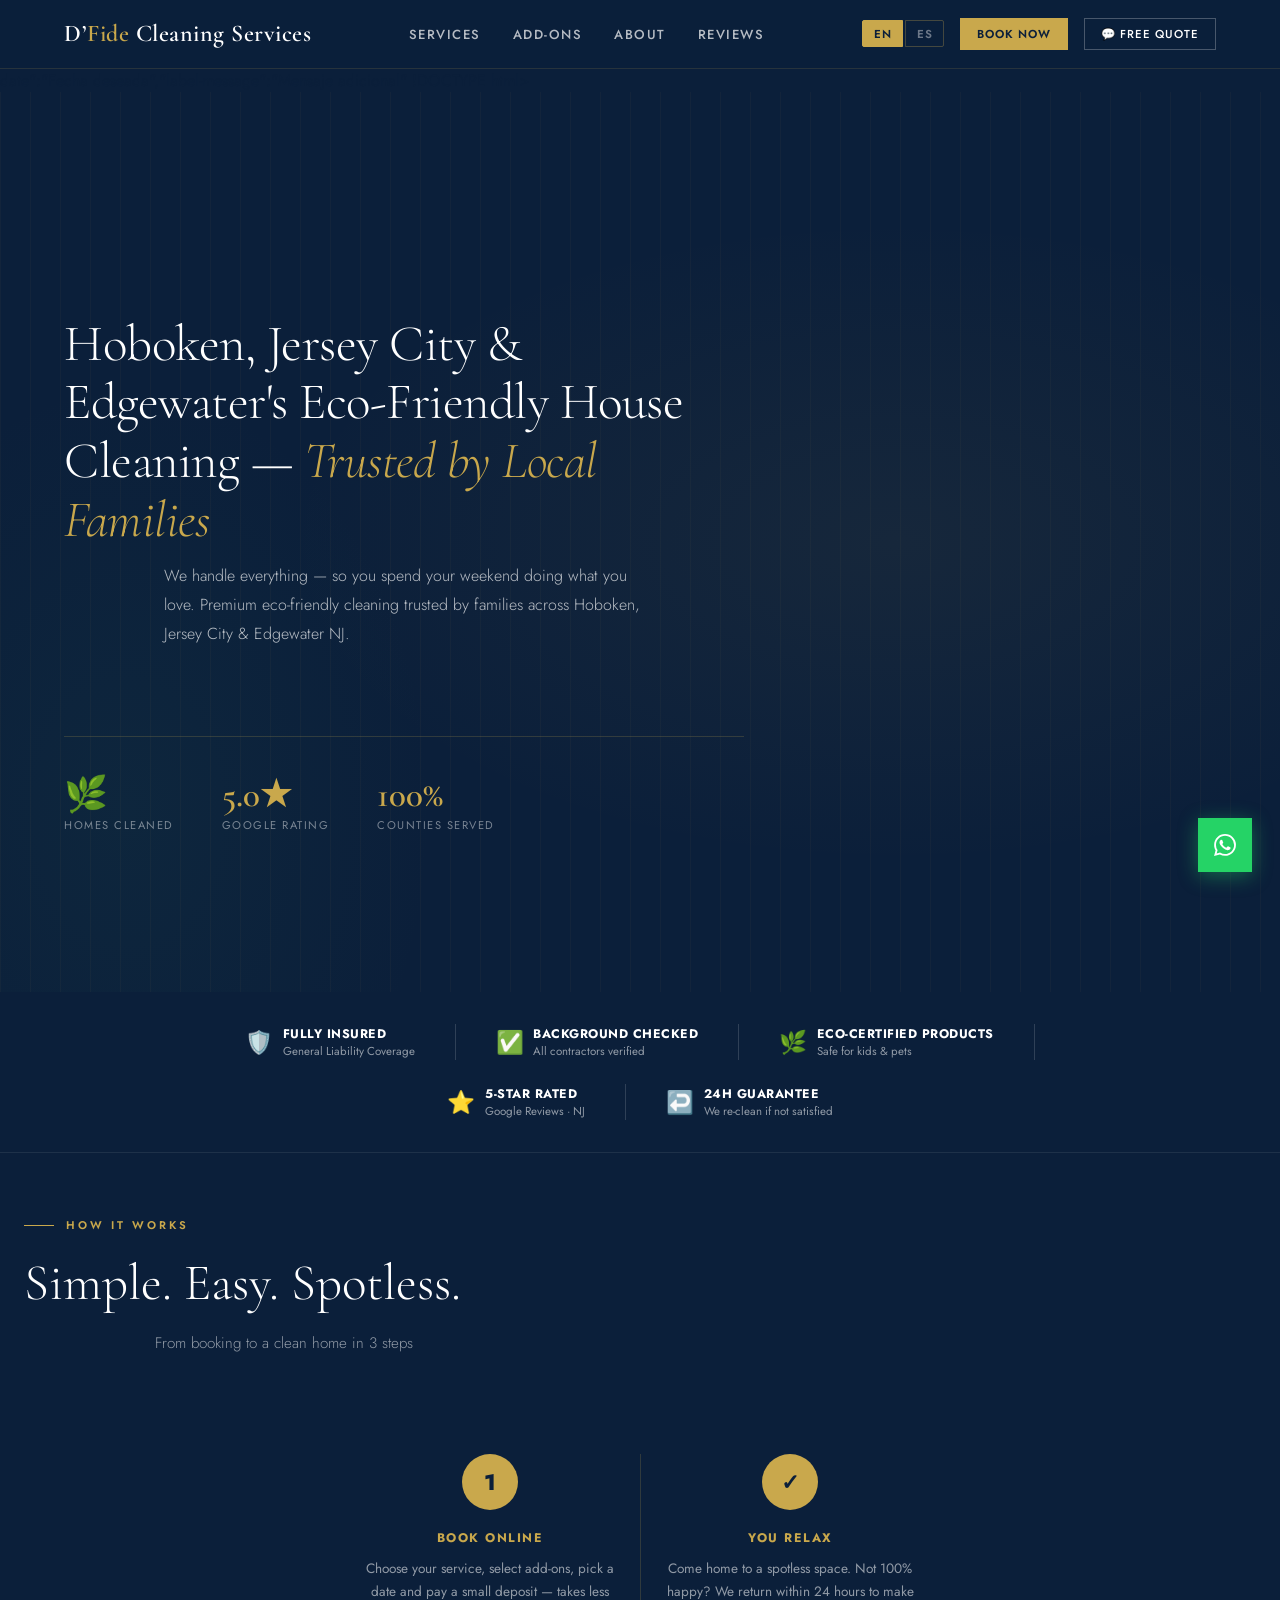
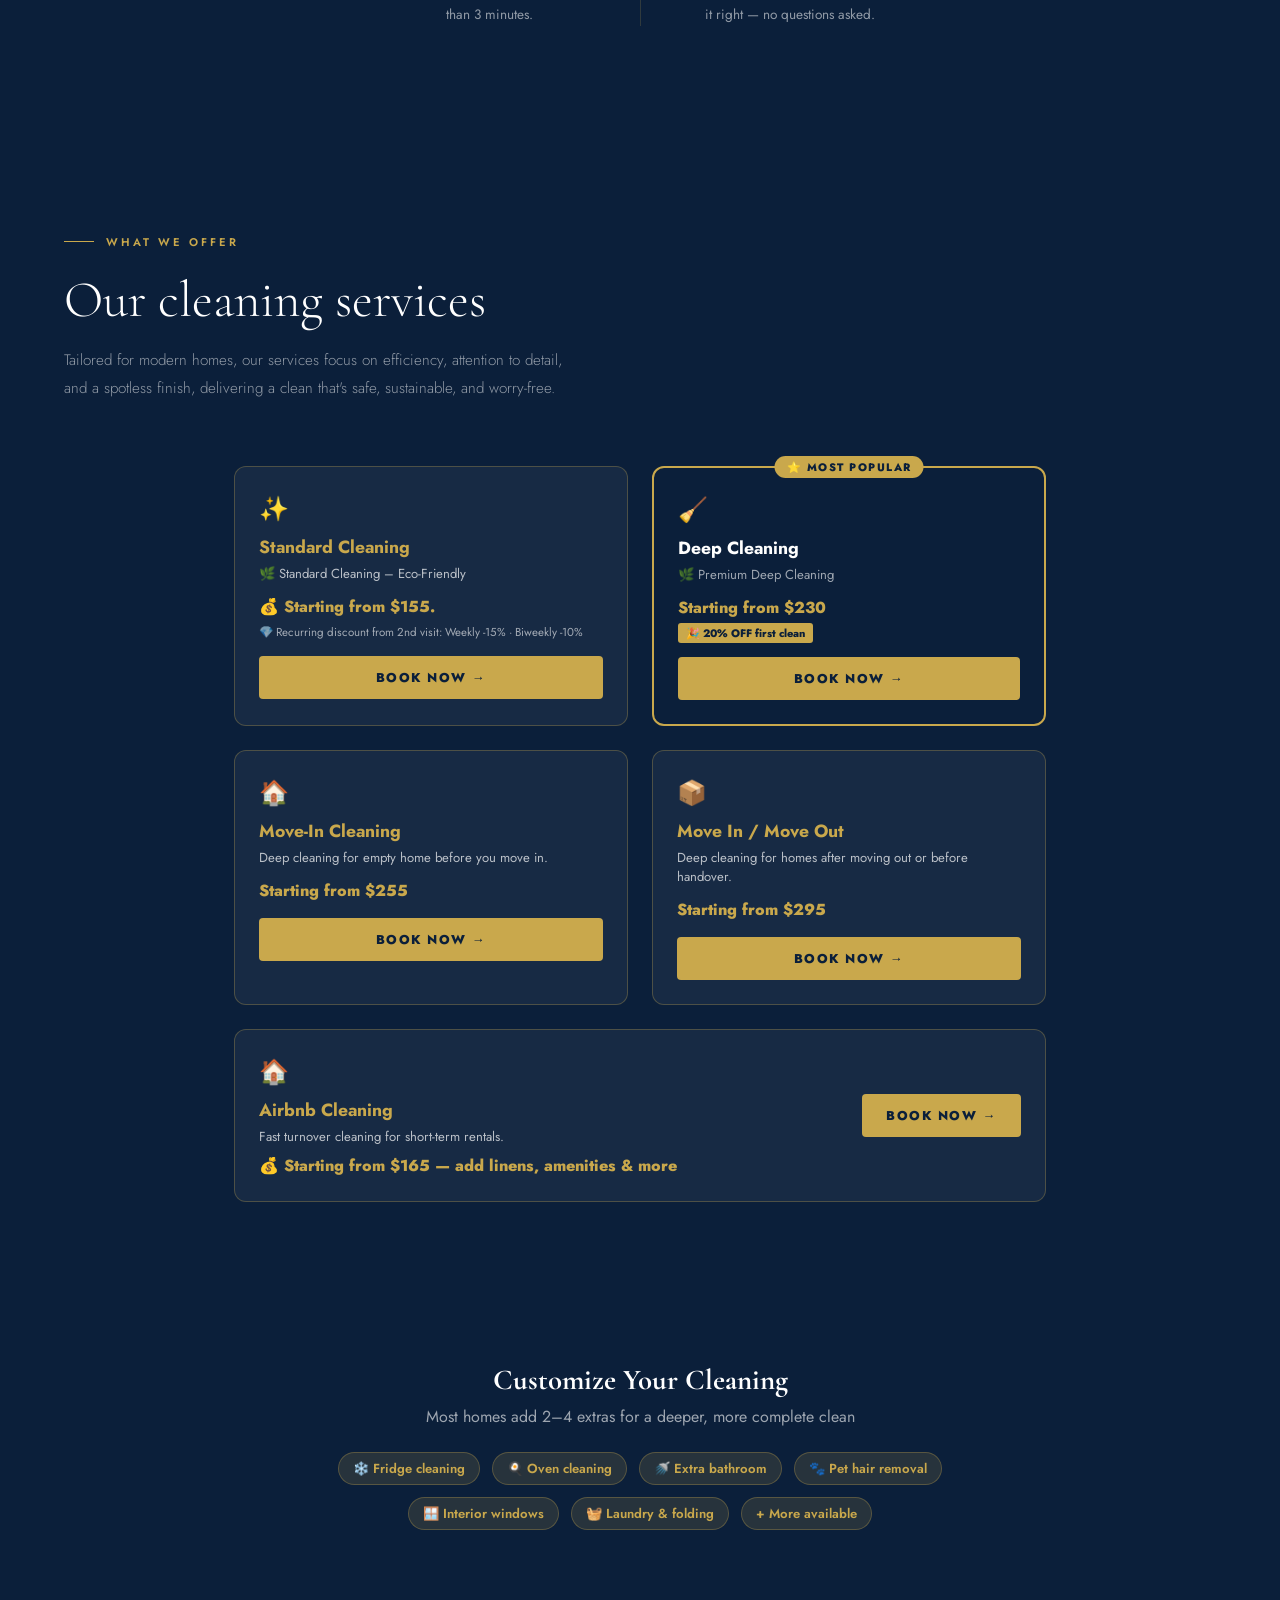
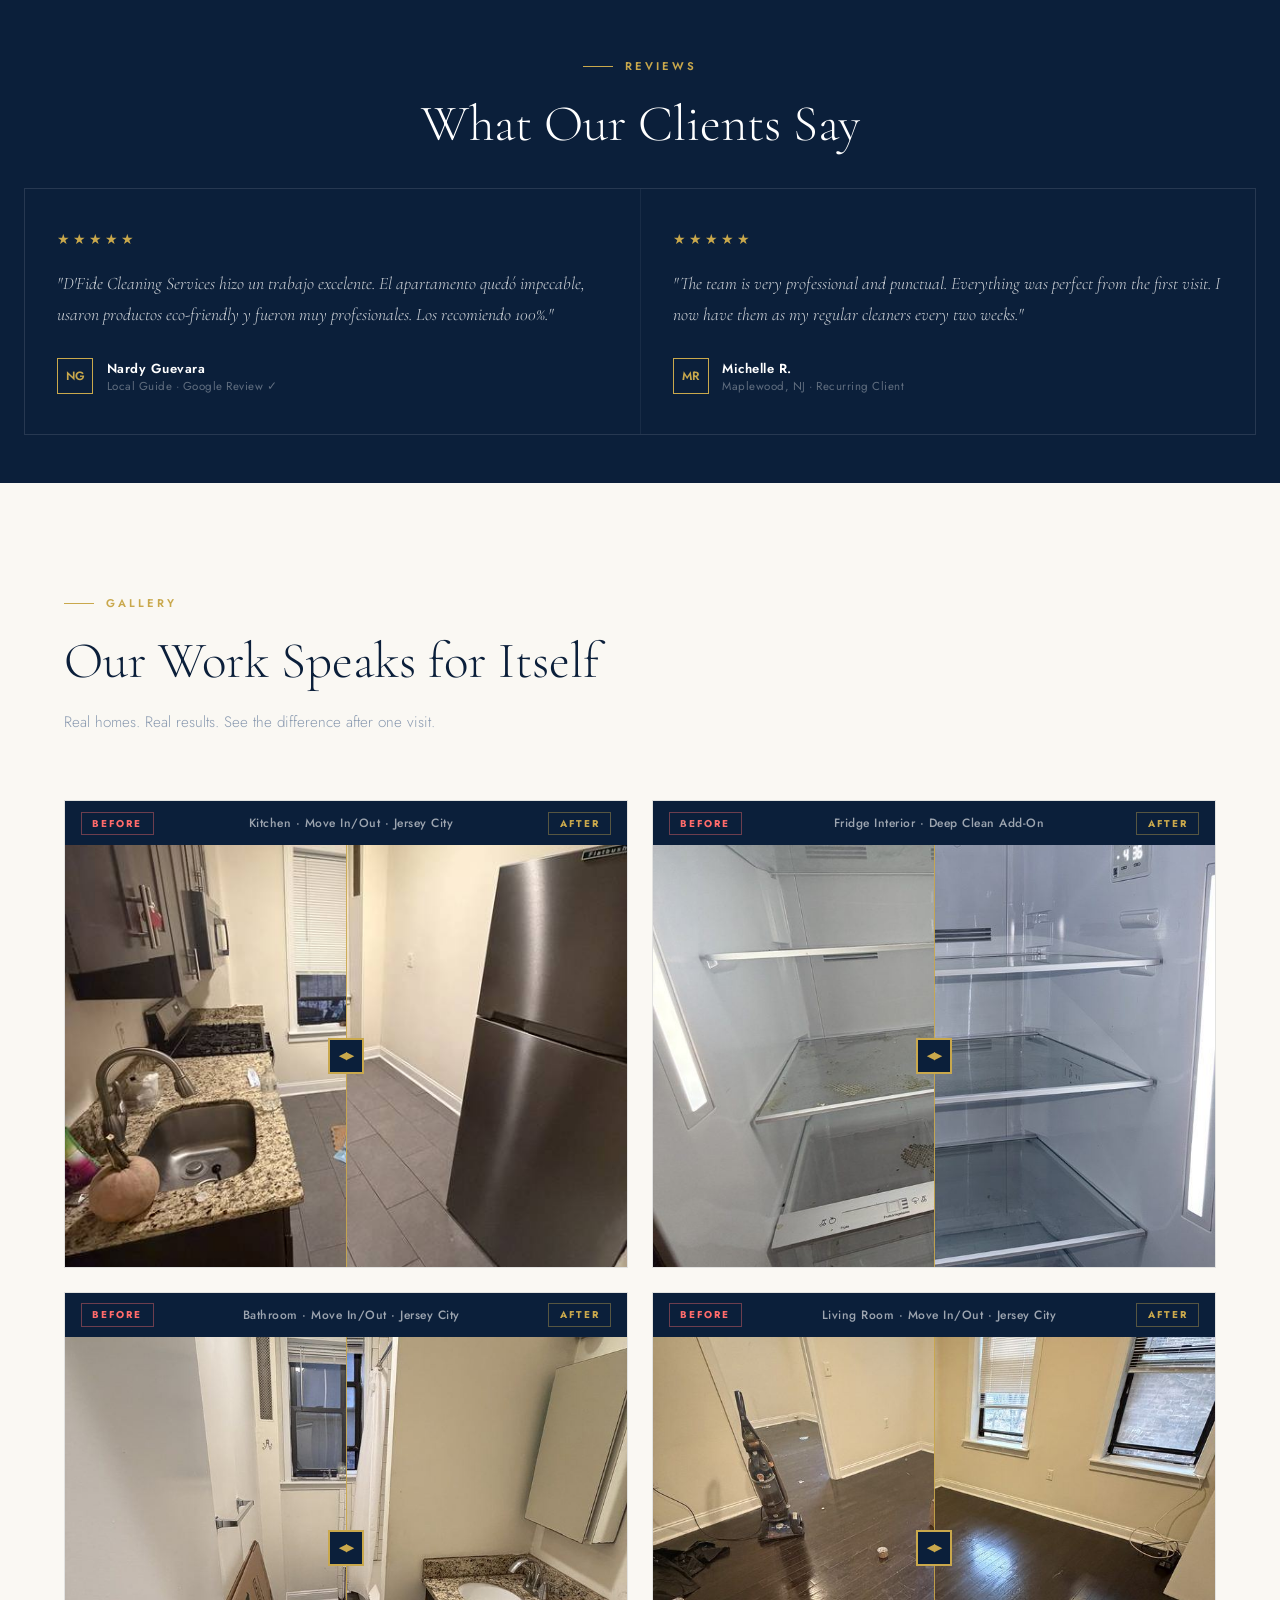
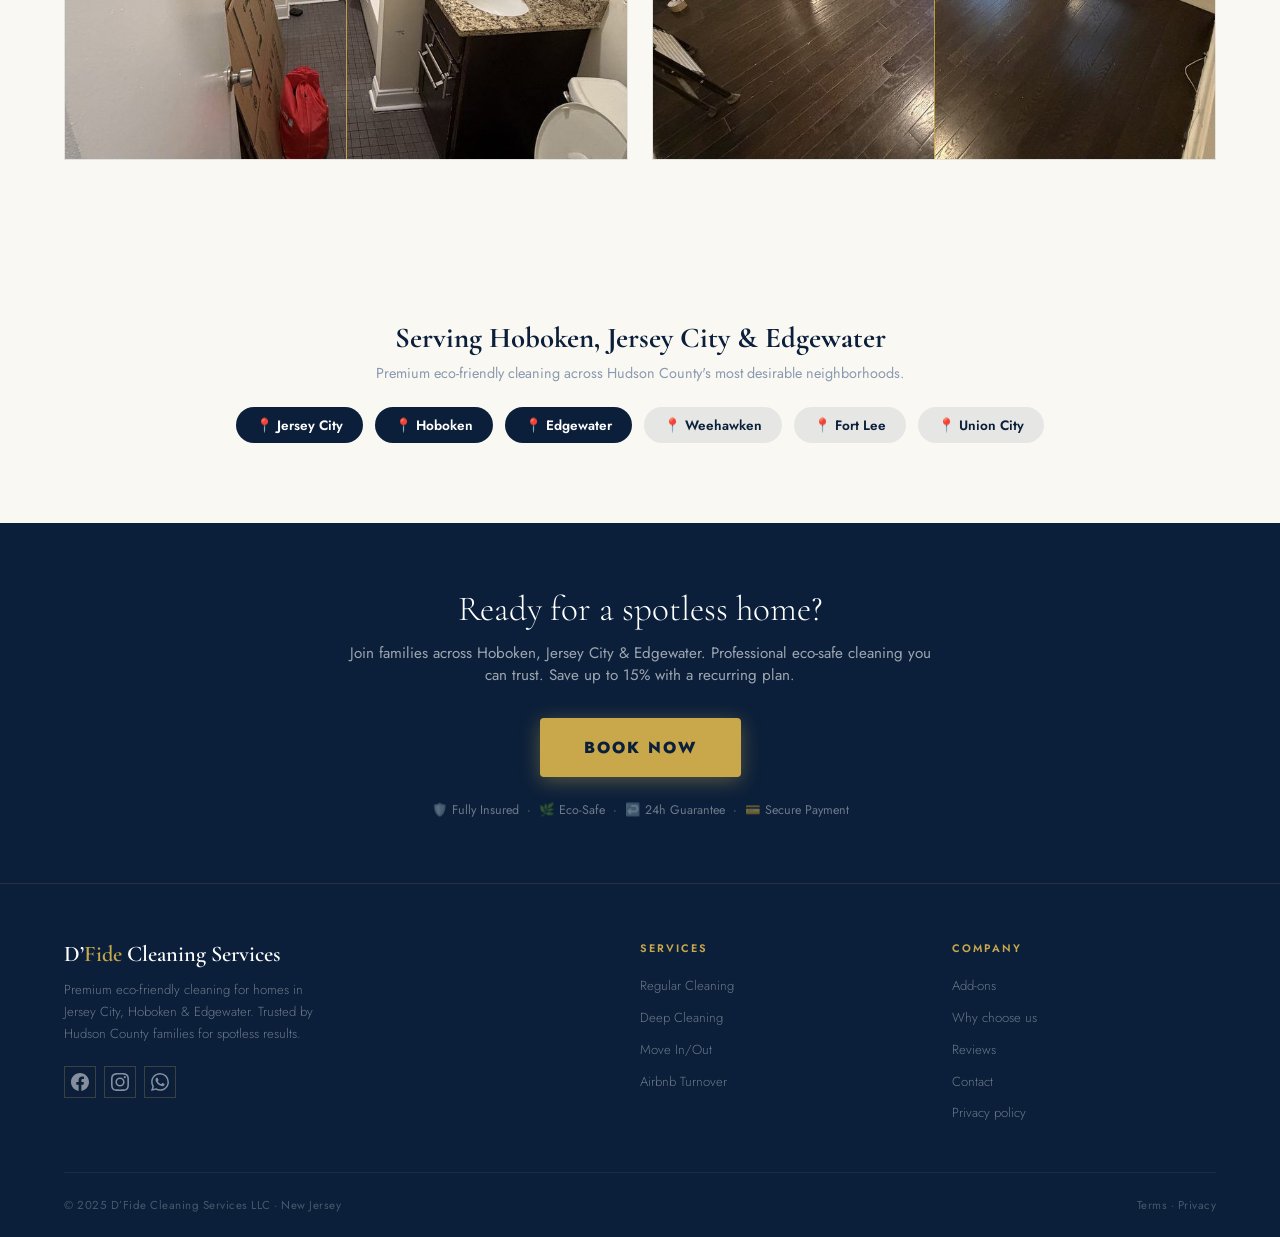
==== index.html @ 1864adc3 "fix: updDots error, payment intent fix" ====
<,
    "contact-h3":"Hablemos sobre tu hogar",
    "contact-p":"Cuéntanos qué necesitas y diseñamos el servicio ideal. Respondemos en menos de una hora.",
    "label-hours":"Horario","contact-hours":"Lunes a Sábado, 8:00 am – 6:00 pm",
    "label-coverage":"Cobertura","contact-coverage":"Hoboken · Jersey City · Edgewater · Hudson County, NJ",
    "btn-wa":"Escríbenos por WhatsApp",
    "label-name":"Nombre completo","label-email":"Correo electrónico","label-phone":"Teléfono",
    "label-address":"Dirección","label-service":"Tipo de limpieza",
    "label-date":"Fecha deseada","label-message":"Mensaje adicional" !DOCTYPE html>
<html lang="en">
<head>
<meta charset="UTF-8">
  <link rel="manifest" href="/manifest.json">
  <meta name="theme-color" content="#0B1F3A">
  <meta name="apple-mobile-web-app-capable" content="yes">
  <meta name="apple-mobile-web-app-status-bar-style" content="black-translucent">
  <meta name="apple-mobile-web-app-title" content="D'Fide">
  <link rel="apple-touch-icon" href="/icons/icon-192x192.png">
  <link rel="icon" type="image/png" sizes="32x32" href="/favicon.ico">
<link rel="icon" href="data:image/svg+xml,<svg xmlns='http://www.w3.org/2000/svg' viewBox='0 0 100 100'><text y='.9em' font-size='90'>🏠</text></svg>">
<script src="https://js.stripe.com/v3/" async></script>
<meta name="viewport" content="width=device-width, initial-scale=1.0">

<!-- PRIMARY SEO -->
<title>D'Fide Cleaning Services | Eco-Friendly House Cleaning in Hoboken, Jersey City & Edgewater NJ</title>
<meta name="description" content="Professional eco-friendly home cleaning in Hoboken, Jersey City, Edgewater, and Hudson County NJ. Plant-based, non-toxic products. Safe for kids & pets. Book online today.">
<meta name="keywords" content="house cleaning Hoboken NJ, home cleaning Jersey City NJ, eco-friendly cleaning Edgewater NJ, maid service Hudson County NJ, cleaning service Hoboken NJ, house cleaning Jersey City Heights, residential cleaning Hudson County, cleaning service downtown Jersey City, deep cleaning Hoboken NJ, move out cleaning Jersey City NJ, Airbnb cleaning Hoboken, eco cleaning Edgewater NJ">
<meta name="robots" content="index, follow">
<link rel="canonical" href="https://www.dfidecleaning.com/">
<meta name="geo.region" content="US-NJ">
<meta property="og:type" content="business.business">
<meta property="og:image" content="https://dfidecleaning.com/og-image.jpg">
  <meta property="og:image:width" content="1200">
  <meta property="og:image:height" content="630">
  <meta property="og:image:alt" content="D'Fide Cleaning Services — Professional Eco-Friendly House Cleaning in Hoboken, Jersey City & Edgewater NJ">
  <meta property="og:title" content="D'Fide Cleaning Services | Eco-Friendly House Cleaning Hoboken, JC & Edgewater NJ">
<meta property="og:description" content="Professional eco-friendly residential cleaning in Hoboken, Jersey City & Edgewater, NJ. Kid & pet safe. Book online today.">
<meta property="og:url" content="https://www.dfidecleaning.com/">
<script type="application/ld+json">
{"@context":"https://schema.org","@type":"LocalBusiness","name":"D'Fide Cleaning Services","url":"https://www.dfidecleaning.com/","telephone":"+15514038397","email":"info@dfidecleaning.com","priceRange":"$$","areaServed":[{"@type":"City","name":"Hoboken, New Jersey"},{"@type":"City","name":"Jersey City, New Jersey"},{"@type":"City","name":"Edgewater, New Jersey"},{"@type":"AdministrativeArea","name":"Hudson County, New Jersey"}],"openingHoursSpecification":[{"@type":"OpeningHoursSpecification","dayOfWeek":["Monday","Tuesday","Wednesday","Thursday","Friday","Saturday"],"opens":"08:00","closes":"18:00"}],"sameAs":["https://www.facebook.com/DfideCleaning","https://www.instagram.com/dfidecleaning"]}
</script>

<link href="https://fonts.googleapis.com/css2?family=Cormorant+Garamond:ital,wght@0,300;0,400;0,600;0,700;1,300;1,400&family=Jost:wght@300;400;500;600&display=swap" rel="stylesheet">

<style>
:root {
  --navy:      #0B1F3A;
  --navy-mid:  #112847;
  --navy-light:#1a3a5c;
  --gold:      #C9A84C;
  --gold-light:#E2C47A;
  --gold-pale: #F9F3E3;
  --cream:     #FAF8F3;
  --white:     #FFFFFF;
  --gray:      #8A9AB0;
  --gray-light:#F0F2F5;
  --text:      #0B1F3A;
  --green:     #2D7A5F;
  --green-light:#3AA87F;
}

* { margin:0; padding:0; box-sizing:border-box; }
html { scroll-behavior:smooth; overscroll-behavior:none; background:var(--navy); }
body { font-family:'Jost',sans-serif; color:var(--text); background:var(--navy); overflow-x:hidden; scroll-padding-top:80px; }

/* ── SCROLLBAR ── */
::-webkit-scrollbar { width:6px; }
::-webkit-scrollbar-track { background:var(--navy); }
::-webkit-scrollbar-thumb { background:var(--gold); border-radius:3px; }

/* ── NAV ── */
nav {
  position:fixed; top:0; left:0; right:0; z-index:1000;
  display:flex; align-items:center; justify-content:space-between;
  padding:1.1rem 5%;
  background:rgba(11,31,58,0.97);
  backdrop-filter:blur(12px);
  border-bottom:1px solid rgba(201,168,76,0.15);
}
.nav-logo {
  font-family:'Cormorant Garamond',serif;
  font-size:1.5rem; font-weight:600; color:var(--white);
  letter-spacing:0.5px;
}
.nav-logo span { color:var(--gold); }
.nav-links { display:flex; gap:2rem; list-style:none; }
.nav-links a {
  color:rgba(255,255,255,0.7); text-decoration:none;
  font-size:0.82rem; font-weight:500; letter-spacing:1.5px;
  text-transform:uppercase; transition:color 0.2s;
}
.nav-links a:hover { color:var(--gold); }
.nav-right { display:flex; align-items:center; gap:1rem; }
.nav-cta {
  background:var(--gold); color:var(--navy) !important;
  border:1px solid var(--gold); padding:0.45rem 1.3rem;
  border-radius:2px; font-size:0.78rem; font-weight:700 !important;
  letter-spacing:1.5px; text-transform:uppercase; text-decoration:none;
  transition:all 0.3s;
}
.nav-cta:hover { background:var(--gold-light); color:var(--navy) !important; }

/* LANG TOGGLE */
.lang-toggle { display:flex; gap:2px; }
.lang-btn {
  padding:0.28rem 0.65rem; border:1px solid rgba(201,168,76,0.3);
  font-size:0.72rem; font-weight:600; cursor:pointer;
  background:transparent; color:rgba(255,255,255,0.4);
  font-family:'Jost',sans-serif; letter-spacing:1px;
  transition:all 0.2s;
}
.lang-btn:first-child { border-radius:2px 0 0 2px; }
.lang-btn:last-child { border-radius:0 2px 2px 0; }
.lang-btn.active { background:var(--gold); color:var(--navy); border-color:var(--gold); }
.lang-btn:hover:not(.active) { color:var(--gold); border-color:var(--gold); }

/* ── PROMO ── */

.promo-banner a { color:var(--navy); font-weight:800; margin-left:0.5rem; }

/* ── HERO ── */
#hero {
  min-height:100vh;
  background:var(--navy);
  display:flex; align-items:center;
  padding:9rem 5% 5rem;
  position:relative; overflow:hidden;
}
.hero-bg-pattern {
  position:absolute; inset:0;
  background-image:
    radial-gradient(ellipse 80% 60% at 70% 50%, rgba(201,168,76,0.06) 0%, transparent 60%),
    radial-gradient(ellipse 40% 80% at 10% 80%, rgba(45,122,95,0.08) 0%, transparent 60%);
}
.hero-lines {
  position:absolute; inset:0; overflow:hidden; opacity:0.04;
  background-image: repeating-linear-gradient(90deg, var(--gold) 0, var(--gold) 1px, transparent 0, transparent 50%);
  background-size:60px 60px;
}
.hero-content {
  max-width:680px; position:relative; z-index:2;
  animation:fadeUp 1s ease forwards;
}
@keyframes fadeUp { from{opacity:0;transform:translateY(40px)} to{opacity:1;transform:translateY(0)} }

.hero-eyebrow {
  display:inline-flex; align-items:center; gap:0.75rem;
  margin-bottom:2rem;
}
.hero-eyebrow-line {
  width:40px; height:1px; background:var(--gold);
}
.hero-eyebrow span {
  font-size:0.72rem; font-weight:500; letter-spacing:3px;
  text-transform:uppercase; color:var(--gold);
}
#hero h1 {
  font-family:'Cormorant Garamond',serif;
  font-size:clamp(3rem,6vw,5.5rem);
  font-weight:300; color:var(--white);
  line-height:1.1; margin-bottom:1.75rem;
  letter-spacing:-0.5px;
}
#hero h1 em {
  font-style:italic; color:var(--gold);
}
#hero > div > p {
  font-size:1rem; color:rgba(255,255,255,0.6);
  line-height:1.8; margin-bottom:3rem;
  max-width:500px; font-weight:300;
}
.hero-btns { display:flex; gap:1rem; flex-wrap:wrap; }
.btn-gold {
  background:var(--gold); color:var(--navy);
  padding:1rem 2.5rem; font-weight:600;
  font-size:0.8rem; letter-spacing:2px; text-transform:uppercase;
  text-decoration:none; transition:all 0.3s;
  border:1px solid var(--gold); display:inline-block;
}
.btn-gold:hover {
  background:var(--gold-light);
  transform:translateY(-2px);
  box-shadow:0 8px 30px rgba(201,168,76,0.35);
}
.btn-ghost {
  background:transparent; color:var(--white);
  padding:1rem 2.5rem; font-weight:500;
  font-size:0.8rem; letter-spacing:2px; text-transform:uppercase;
  text-decoration:none; transition:all 0.3s;
  border:1px solid rgba(255,255,255,0.25); display:inline-block;
}
.btn-ghost:hover { border-color:var(--gold); color:var(--gold); }

.hero-stats {
  display:flex; gap:3rem; margin-top:4rem;
  padding-top:2.5rem;
  border-top:1px solid rgba(201,168,76,0.2);
  flex-wrap:wrap;
}
.stat-num {
  font-family:'Cormorant Garamond',serif;
  font-size:2.2rem; font-weight:600; color:var(--gold); line-height:1;
}
.stat-label {
  font-size:0.7rem; color:rgba(255,255,255,0.45);
  margin-top:0.3rem; letter-spacing:1.5px; text-transform:uppercase;
}

/* ── SECTION COMMON ── */
section { padding:7rem 5%; }
.section-eyebrow {
  display:flex; align-items:center; gap:0.75rem; margin-bottom:1.25rem;
}
.section-eyebrow-line { width:30px; height:1px; background:var(--gold); }
.section-label {
  font-size:0.7rem; font-weight:600; letter-spacing:3px;
  text-transform:uppercase; color:var(--gold);
}
.section-title {
  font-family:'Cormorant Garamond',serif;
  font-size:clamp(2.2rem,4vw,3.5rem); font-weight:300;
  color:var(--navy); line-height:1.2; margin-bottom:1rem;
}
.section-title-light { color:var(--white); }
.section-sub {
  font-size:0.95rem; color:var(--gray); line-height:1.8;
  max-width:520px; font-weight:300;
}
.section-sub-light { color:rgba(255,255,255,0.55); }
.section-header { margin-bottom:4rem; }

/* ── SERVICES ── */
#servicios { background:var(--cream); }
.services-grid {
  display:grid; grid-template-columns:repeat(auto-fit,minmax(260px,1fr));
  gap:1px; background:rgba(11,31,58,0.1);
  border:1px solid rgba(11,31,58,0.1);
}
.service-card {
  background:var(--white); padding:2.5rem 2rem;
  transition:all 0.3s; position:relative; overflow:hidden;
}
.service-card::after {
  content:''; position:absolute; bottom:0; left:0; right:0;
  height:2px; background:var(--gold);
  transform:scaleX(0); transition:transform 0.4s; transform-origin:left;
}
.service-card:hover { background:var(--navy); }
.service-card:hover h3 { color:var(--gold); }
.service-card:hover p { color:rgba(255,255,255,0.6); }
.service-card:hover .service-list li { color:rgba(255,255,255,0.9); }
.service-card:hover .service-note { color:var(--gold); opacity:0.8; }
.service-card:hover::after { transform:scaleX(1); }
.service-card:hover .btn-outline-gold { border-color:var(--gold); color:var(--gold); }
.service-card:hover .service-icon-wrap { background:rgba(201,168,76,0.15); }

.service-card-featured { background:var(--navy); }
.service-card-featured h3 { color:var(--gold); }
.service-card-featured p { color:rgba(255,255,255,0.6); }
.service-card-featured .service-list li { color:rgba(255,255,255,0.92); font-weight:700; font-size:1rem; padding:0.55rem 0; border-bottom:1px solid rgba(255,255,255,0.15); }
.service-card-featured .service-note { color:var(--gold); opacity:0.8; }
.service-card-featured::after { transform:scaleX(1); }
.service-card-featured .btn-outline-gold { border-color:var(--gold); color:var(--gold); }
.service-card-featured .service-icon-wrap { background:rgba(201,168,76,0.15); }

.service-card-badge {
  display:inline-block; font-size:0.65rem; font-weight:600;
  letter-spacing:1.5px; text-transform:uppercase;
  color:var(--navy); background:var(--gold);
  padding:0.25rem 0.75rem; margin-bottom:1.25rem;
}
.service-icon-wrap {
  width:44px; height:44px; background:var(--gold-pale);
  display:flex; align-items:center; justify-content:center;
  font-size:1.3rem; margin-bottom:1.25rem;
  transition:background 0.3s;
}
.service-card h3 {
  font-family:'Cormorant Garamond',serif;
  font-size:1.4rem; font-weight:600; color:var(--navy);
  margin-bottom:0.6rem; transition:color 0.3s;
}
.service-card p {
  font-size:0.85rem; color:var(--gray); line-height:1.7;
  margin-bottom:0.75rem; font-weight:300; transition:color 0.3s;
}
.service-list { list-style:none; margin:0.75rem 0 1.25rem; }
.service-list li {
  font-size:1rem; color:#1a1a1a; padding:0.55rem 0;
  border-bottom:1px solid #e0e0e0;
  font-weight:700; transition:color 0.3s;
}
.service-list li:last-child { border:none; }
.service-note {
  font-size:0.72rem; color:var(--gold); font-weight:500;
  letter-spacing:0.5px; margin-bottom:1.25rem;
  opacity:0.9; transition:color 0.3s;
}
.btn-outline-gold {
  display:inline-block; padding:0.5rem 1.25rem;
  border:1px solid rgba(11,31,58,0.3); color:var(--navy);
  font-size:0.72rem; font-weight:600; letter-spacing:1.5px;
  text-transform:uppercase; text-decoration:none; transition:all 0.25s;
}
.btn-outline-gold:hover { border-color:var(--gold); color:var(--gold); }

/* ── ECO BAR ── */
.eco-bar {
  background:var(--green); padding:2rem 5%;
  display:flex; align-items:center; justify-content:center;
  gap:3rem; flex-wrap:wrap;
}
.eco-bar-item { display:flex; align-items:center; gap:0.85rem; }
.eco-bar-icon {
  width:42px; height:42px;
  background:rgba(255,255,255,0.12);
  display:flex; align-items:center; justify-content:center;
  font-size:1.2rem; flex-shrink:0;
}
.eco-bar-item strong {
  display:block; font-size:0.82rem; font-weight:600;
  color:var(--white); letter-spacing:0.5px;
}
.eco-bar-item span { font-size:0.72rem; color:rgba(255,255,255,0.6); }

/* ── EXTRAS ── */
#extras { background:var(--navy); }
.eco-safety-badge {
  display:inline-flex; align-items:center; gap:1rem;
  border:1px solid rgba(201,168,76,0.3);
  padding:0.9rem 1.5rem; margin-bottom:2.5rem;
}
.eco-s-icon { font-size:1.6rem; }
.eco-safety-badge strong { display:block; color:var(--gold); font-size:0.88rem; font-weight:600; letter-spacing:0.5px; }
.eco-safety-badge span { color:rgba(255,255,255,0.5); font-size:0.78rem; }

.extras-full-grid {
  display:grid; grid-template-columns:repeat(auto-fill,minmax(260px,1fr));
  gap:1px; background:rgba(255,255,255,0.06); margin-bottom:2.5rem;
  border:1px solid rgba(255,255,255,0.06);
}
.extra-card {
  display:flex; align-items:center; gap:1rem;
  padding:1rem 1.25rem;
  background:var(--navy); transition:all 0.25s;
}
.extra-card:hover { background:rgba(201,168,76,0.08); }
.extra-card-wide { grid-column:span 2; }
.extra-card-featured {
  background:rgba(201,168,76,0.06);
}
.extra-card-featured:hover { background:rgba(201,168,76,0.12); }
.extra-card-icon { font-size:1.2rem; flex-shrink:0; }
.extra-card-body { flex:1; }
.extra-card-name {
  display:block; color:rgba(255,255,255,0.85);
  font-size:0.85rem; font-weight:500;
}
.extra-card-sub {
  display:block; color:rgba(255,255,255,0.35);
  font-size:0.72rem; margin-top:0.1rem; letter-spacing:0.5px;
}
.extras-cta-bar {
  display:flex; align-items:center; justify-content:space-between;
  border:1px solid rgba(201,168,76,0.2);
  padding:1.5rem 2rem; flex-wrap:wrap; gap:1rem;
}
.extras-cta-note { color:rgba(255,255,255,0.4); font-size:0.82rem; letter-spacing:0.5px; }

/* ── WHY US ── */
#nosotros { background:var(--cream); }
.why-layout {
  display:grid; grid-template-columns:1fr 1fr;
  gap:5rem; align-items:center;
}
.why-visual {
  background:var(--navy);
  padding:3.5rem 3rem; position:relative; overflow:hidden;
}
.why-visual::before {
  content:''; position:absolute; top:0; left:0; right:0;
  height:2px; background:linear-gradient(90deg, var(--gold), transparent);
}
.why-visual-quote {
  font-family:'Cormorant Garamond',serif;
  font-size:1.6rem; font-weight:300; color:var(--white);
  line-height:1.6; font-style:italic; margin-bottom:2rem;
}
.why-visual-quote::before {
  content:'“'; font-size:4rem; color:var(--gold);
  line-height:0; vertical-align:-1.2rem; margin-right:0.2rem;
  font-style:normal;
}
.eco-badge-group { display:flex; gap:0.5rem; flex-wrap:wrap; }
.eco-badge {
  border:1px solid rgba(201,168,76,0.3);
  color:var(--gold); padding:0.25rem 0.75rem;
  font-size:0.7rem; font-weight:500; letter-spacing:1px; text-transform:uppercase;
}
.trust-list { display:flex; flex-direction:column; gap:0; }
.trust-item {
  display:flex; align-items:flex-start; gap:1.25rem;
  padding:1.25rem 0;
  border-bottom:1px solid rgba(11,31,58,0.08);
  transition:all 0.2s;
}
.trust-item:last-child { border:none; }
.trust-item:hover { padding-left:0.5rem; }
.trust-icon {
  width:40px; height:40px; background:var(--gold-pale);
  display:flex; align-items:center; justify-content:center;
  font-size:1.1rem; flex-shrink:0;
}
.trust-text strong {
  display:block; font-size:0.88rem; font-weight:600;
  color:var(--navy); margin-bottom:0.2rem; letter-spacing:0.3px;
}
.trust-text span { font-size:0.82rem; color:var(--gray); font-weight:300; }

/* ── TESTIMONIALS ── */
#testimonios { background:var(--navy); }
.testimonials-grid {
  display:grid; grid-template-columns:repeat(auto-fit,minmax(280px,1fr));
  gap:1px; background:rgba(255,255,255,0.06);
  border:1px solid rgba(255,255,255,0.06);
}
.testimonial-card {
  background:var(--navy); padding:2.5rem 2rem;
  transition:background 0.3s;
}
.testimonial-card:hover { background:rgba(201,168,76,0.05); }
.stars { color:var(--gold); font-size:0.85rem; letter-spacing:3px; margin-bottom:1.25rem; }
.testimonial-text {
  font-family:'Cormorant Garamond',serif;
  font-size:1.1rem; color:rgba(255,255,255,0.8);
  line-height:1.75; font-style:italic; font-weight:300;
  margin-bottom:1.75rem;
}
.testimonial-author { display:flex; align-items:center; gap:0.85rem; }
.author-avatar {
  width:36px; height:36px;
  border:1px solid var(--gold); color:var(--gold);
  display:flex; align-items:center; justify-content:center;
  font-weight:600; font-size:0.75rem; flex-shrink:0;
}
.author-info strong {
  display:block; font-size:0.82rem; font-weight:600;
  color:var(--white); letter-spacing:0.5px;
}
.author-info span { font-size:0.72rem; color:rgba(255,255,255,0.35); letter-spacing:0.5px; }

/* ── GALLERY ── */
#galeria { background:var(--cream); }
.ba-grid {
  display:grid; grid-template-columns:1fr 1fr; gap:1.5rem;
}
.ba-pair {
  overflow:hidden; border:1px solid rgba(11,31,58,0.1);
}
.ba-label-row {
  display:flex; align-items:center; justify-content:space-between;
  padding:0.65rem 1rem; background:var(--navy);
}
.ba-tag {
  font-size:0.62rem; font-weight:700; letter-spacing:2px;
  text-transform:uppercase; padding:0.2rem 0.65rem; border:1px solid;
}
.ba-tag-before { color:#ff6b6b; border-color:rgba(255,107,107,0.4); }
.ba-tag-after { color:var(--gold); border-color:rgba(201,168,76,0.4); }
.ba-area { color:rgba(255,255,255,0.6); font-size:0.75rem; font-weight:500; letter-spacing:0.5px; }
.ba-slider-wrap { line-height:0; }
.ba-slider {
  position:relative; width:100%; aspect-ratio:4/3;
  overflow:hidden; cursor:col-resize; user-select:none; display:block;
}
.ba-img { position:absolute; top:0; left:0; width:100%; height:100%; object-fit:cover; pointer-events:none; }
.ba-before-mask { position:absolute; top:0; left:0; height:100%; overflow:hidden; }
.ba-before-mask img { position:absolute; top:0; left:0; width:100vw; height:100%; object-fit:cover; max-width:none; }
.ba-img { position:absolute; top:0; left:0; width:100%; height:100%; object-fit:cover; }
.ba-handle {
  position:absolute; top:0; height:100%;
  display:flex; flex-direction:column; align-items:center;
  transform:translateX(-50%); z-index:10; pointer-events:none;
}
.ba-handle-line { flex:1; width:1px; background:var(--gold); opacity:0.9; }
.ba-handle-circle {
  width:36px; height:36px; border:2px solid var(--gold);
  background:var(--navy); color:var(--gold);
  display:flex; align-items:center; justify-content:center;
  font-size:0.6rem; font-weight:900; flex-shrink:0;
  letter-spacing:-1px;
}

/* ── CONTACT ── */
#contacto { background:var(--navy); }
.contact-layout { display:grid; grid-template-columns:1fr 1.2fr; gap:5rem; align-items:start; }
.contact-info h3 {
  font-family:'Cormorant Garamond',serif;
  font-size:2rem; font-weight:300; color:var(--white); margin-bottom:1rem;
}
.contact-info > p { color:rgba(255,255,255,0.5); line-height:1.8; margin-bottom:2.5rem; font-size:0.9rem; font-weight:300; }
.contact-items { display:flex; flex-direction:column; gap:0; }
.contact-item {
  display:flex; align-items:center; gap:1rem;
  padding:1rem 0; border-bottom:1px solid rgba(255,255,255,0.06);
}
.contact-item:last-child { border:none; }
.contact-item-icon {
  width:38px; height:38px; border:1px solid rgba(201,168,76,0.25);
  display:flex; align-items:center; justify-content:center;
  font-size:1rem; flex-shrink:0; color:var(--gold);
}
.contact-item-text strong {
  display:block; font-size:0.68rem; font-weight:600;
  color:var(--gold); letter-spacing:2px; text-transform:uppercase; margin-bottom:0.15rem;
}
.contact-item-text a, .contact-item-text span {
  font-size:0.88rem; color:rgba(255,255,255,0.6); text-decoration:none; font-weight:300;
}
.contact-item-text a:hover { color:var(--gold); }
.wa-btn {
  display:inline-flex; align-items:center; gap:0.6rem;
  background:#25D366; color:var(--white);
  padding:0.9rem 1.8rem; font-weight:600; font-size:0.8rem;
  letter-spacing:1.5px; text-transform:uppercase; text-decoration:none;
  margin-top:2rem; transition:all 0.3s;
}
.wa-btn:hover { background:#20ba5a; transform:translateY(-2px); }
.contact-form {
  background:rgba(255,255,255,0.03);
  border:1px solid rgba(201,168,76,0.15);
  padding:3rem;
}
.contact-form h3 {
  font-family:'Cormorant Garamond',serif;
  font-size:1.6rem; font-weight:300; color:var(--white); margin-bottom:0.3rem;
}
.contact-form > p { font-size:0.82rem; color:rgba(255,255,255,0.4); margin-bottom:2rem; font-weight:300; }
.form-group { margin-bottom:1.1rem; }
.form-group label {
  display:block; font-size:0.68rem; font-weight:600;
  color:var(--gold); margin-bottom:0.4rem; letter-spacing:1.5px; text-transform:uppercase;
}
.form-group input, .form-group select, .form-group textarea {
  width:100%; padding:0.75rem 1rem;
  background:rgba(255,255,255,0.04);
  border:1px solid rgba(255,255,255,0.1); border-bottom:1px solid rgba(201,168,76,0.3);
  font-size:0.88rem; font-family:'Jost',sans-serif;
  color:var(--white); outline:none; transition:border-color 0.2s;
}
.form-group input:focus, .form-group select:focus, .form-group textarea:focus {
  border-color:var(--gold);
}
.form-group select option { background:var(--navy); color:var(--white); }
.form-group textarea { resize:vertical; min-height:90px; }
.form-row { display:grid; grid-template-columns:1fr 1fr; gap:0.75rem; }

/* ── FOOTER ── */
footer { background:var(--navy); border-top:1px solid rgba(201,168,76,0.15); padding:3.5rem 5% 1.5rem; }
.footer-top { display:grid; grid-template-columns:2fr 1fr 1fr; gap:3rem; padding-bottom:2.5rem; border-bottom:1px solid rgba(255,255,255,0.06); margin-bottom:1.5rem; }
.footer-brand .logo {
  font-family:'Cormorant Garamond',serif;
  font-size:1.4rem; font-weight:600; color:var(--white); margin-bottom:0.75rem;
}
.footer-brand .logo span { color:var(--gold); }
.footer-brand p { font-size:0.82rem; color:rgba(255,255,255,0.4); line-height:1.7; max-width:270px; margin-bottom:1.25rem; font-weight:300; }
.social-links { display:flex; gap:0.5rem; }
.social-link {
  width:32px; height:32px; border:1px solid rgba(201,168,76,0.25);
  display:flex; align-items:center; justify-content:center;
  color:rgba(255,255,255,0.5); text-decoration:none; font-size:0.85rem; transition:all 0.2s;
}
.social-link:hover { border-color:var(--gold); color:var(--gold); }
.footer-col h4 {
  font-size:0.68rem; font-weight:600; color:var(--gold);
  letter-spacing:2px; text-transform:uppercase; margin-bottom:1.1rem;
}
.footer-col ul { list-style:none; }
.footer-col ul li { margin-bottom:0.55rem; }
.footer-col ul a { color:rgba(255,255,255,0.4); text-decoration:none; font-size:0.82rem; font-weight:300; transition:color 0.2s; }
.footer-col ul a:hover { color:var(--gold); }
.footer-bottom { display:flex; justify-content:space-between; align-items:center; font-size:0.72rem; color:rgba(255,255,255,0.25); letter-spacing:0.5px; }
.footer-bottom a { color:rgba(255,255,255,0.25); text-decoration:none; }
.footer-bottom a:hover { color:var(--gold); }

/* ── FLOAT WA ── */
.float-wa {
  position:fixed; bottom:1.75rem; right:1.75rem;
  width:54px; height:54px; background:#25D366;
  display:flex; align-items:center; justify-content:center;
  text-decoration:none;
  box-shadow:0 4px 20px rgba(37,211,102,0.4); z-index:999;
  transition:all 0.3s; animation:wa-pulse 3s ease-in-out infinite;
}
@keyframes wa-pulse { 0%,100%{box-shadow:0 4px 20px rgba(37,211,102,0.4)} 50%{box-shadow:0 4px 35px rgba(37,211,102,0.7)} }
.float-wa:hover { transform:scale(1.08); }

/* ── RESPONSIVE ── */
@media(max-width:900px) {
  .why-layout, .contact-layout, .footer-top { grid-template-columns:1fr; gap:2.5rem; }
  .ba-grid { grid-template-columns:1fr; }
  .nav-links { display:none; }
  .extra-card-wide { grid-column:span 1; }
}
@media(max-width:600px) {
  section { padding:5rem 4%; }
  .form-row { grid-template-columns:1fr; }
  .footer-top { grid-template-columns:1fr; }
  .footer-bottom { flex-direction:column; gap:0.5rem; text-align:center; }
  .hero-stats { gap:1.5rem; }
}




  /* ── ECO WHY BLOCK ── */
  .eco-why-block {
    margin-top: 4rem;
    padding-top: 3rem;
    border-top: 1px solid rgba(11,31,58,0.08);
  }
  .eco-why-intro {
    font-size: 0.92rem; color: var(--gold); line-height: 1.8;
    font-weight: 400; max-width: 650px; margin-bottom: 2.5rem;
  }
  .eco-why-grid {
    display: grid; grid-template-columns: repeat(auto-fit, minmax(280px,1fr));
    gap: 1.25rem;
  }
  .eco-why-item {
    display: flex; align-items: flex-start; gap: 1rem;
    padding: 1.25rem 1.5rem;
    background: var(--white);
    border: 1.5px solid var(--gray-mid);
    transition: all 0.3s;
  }
  .eco-why-item:hover {
    border-color: var(--green);
    transform: translateY(-2px);
    box-shadow: 0 4px 15px rgba(39,174,96,0.1);
  }
  .eco-why-icon { font-size: 1.4rem; flex-shrink: 0; margin-top: 0.1rem; }
  .eco-why-item strong {
    display: block; font-size: 0.85rem; font-weight: 700;
    color: var(--navy); margin-bottom: 0.25rem; letter-spacing: 0.3px;
  }
  .eco-why-item span { font-size: 0.8rem; color: var(--gold); line-height: 1.6; font-weight: 400; }


  .service-upsell {
    font-size: 0.78rem;
    color: var(--white);
    font-weight: 500;
    margin-bottom: 1rem;
    line-height: 1.5;
    padding: 0.6rem 0.75rem;
    background: rgba(255,255,255,0.08);
    border-left: 2px solid var(--gold);
  }

  /* ── EXTRAS CATEGORIES ── */
  .extras-category-header {
    margin-bottom: 1.25rem;
  }
  .extras-category-title {
    font-family: 'Cormorant Garamond', serif;
    font-size: 1.4rem;
    font-weight: 300;
    color: var(--gold);
    letter-spacing: 2px;
    margin-bottom: 0.35rem;
  }
  .extras-category-sub {
    font-size: 0.78rem;
    color: rgba(255,255,255,0.4);
    font-weight: 300;
    letter-spacing: 0.5px;
  }

  /* ── GUARANTEE BAR ── */
  .guarantee-bar {
    font-size: 0.72rem;
    color: var(--gold);
    letter-spacing: 2px;
    text-transform: uppercase;
    margin-bottom: 1.5rem;
    font-weight: 500;
    opacity: 0.85;
  }

  /* ── AREAS ── */
  #areas { background: var(--cream); }
  .areas-grid {
    display: grid;
    grid-template-columns: 1fr 1fr;
    gap: 3rem;
    max-width: 700px;
    margin: 0 auto 2rem;
  }
  .area-group-title {
    font-size: 0.7rem;
    font-weight: 700;
    letter-spacing: 3px;
    text-transform: uppercase;
    color: var(--gold);
    margin-bottom: 1rem;
  }
  .area-list {
    list-style: none;
    display: flex;
    flex-direction: column;
    gap: 0.5rem;
  }
  .area-list li {
    font-size: 0.88rem;
    color: var(--navy);
    font-weight: 300;
    padding-bottom: 0.5rem;
    border-bottom: 1px solid rgba(11,31,58,0.08);
  }
  .area-list li:last-child { border: none; }
  .areas-note {
    font-size: 0.82rem;
    color: var(--gray);
    font-style: italic;
  }

  /* ── FAQ ── */
  #faq { background: var(--navy); }
  .faq-grid {
    display: grid;
    grid-template-columns: 1fr 1fr;
    gap: 2rem;
  }
  .faq-item {
    padding: 1.5rem;
    border: 1px solid rgba(201,168,76,0.12);
    transition: border-color 0.3s;
  }
  .faq-item:hover { border-color: rgba(201,168,76,0.35); }
  .faq-q {
    font-size: 0.88rem;
    font-weight: 600;
    color: var(--gold);
    margin-bottom: 0.75rem;
    line-height: 1.4;
  }
  .faq-a {
    font-size: 0.82rem;
    color: rgba(255,255,255,0.55);
    line-height: 1.7;
    font-weight: 300;
  }
  @media(max-width:700px) {
    .areas-grid { grid-template-columns: 1fr; gap: 2rem; }
    .faq-grid { grid-template-columns: 1fr; }
  }


  /* ── PRODUCTS ── */
  #productos { background: var(--navy); }
  .prod-badges {
    display: flex; flex-wrap: wrap; gap: 1rem;
    margin-bottom: 3rem; justify-content: center;
  }
  .prod-badge {
    font-size: 0.78rem; color: var(--gold);
    letter-spacing: 1px; font-weight: 500;
    padding: 0.4rem 1rem;
    border: 1px solid rgba(201,168,76,0.25);
  }
  .prod-grid {
    display: grid;
    grid-template-columns: repeat(3, 1fr);
    gap: 1px;
    background: rgba(201,168,76,0.1);
    border: 1px solid rgba(201,168,76,0.1);
    margin-bottom: 3rem;
  }
  .prod-card {
    background: var(--navy);
    padding: 2rem 1.75rem;
    display: flex;
    gap: 1.25rem;
    align-items: flex-start;
    transition: background 0.3s;
  }
  .prod-card:hover { background: rgba(201,168,76,0.05); }
  .prod-icon { font-size: 1.5rem; flex-shrink: 0; margin-top: 0.1rem; }
  .prod-name {
    font-size: 0.75rem; font-weight: 700;
    letter-spacing: 1.5px; text-transform: uppercase;
    color: var(--gold); margin-bottom: 0.3rem;
  }
  .prod-brand {
    font-size: 0.82rem; color: var(--white);
    font-weight: 500; margin-bottom: 0.6rem;
    font-style: italic;
  }
  .prod-desc {
    font-size: 0.78rem; color: rgba(255,255,255,0.45);
    line-height: 1.7; font-weight: 300;
  }
  .prod-footer {
    text-align: center;
    max-width: 700px;
    margin: 0 auto;
    padding-top: 1rem;
    border-top: 1px solid rgba(201,168,76,0.15);
  }
  .prod-quote {
    font-family: 'Cormorant Garamond', serif;
    font-size: 1.15rem; font-style: italic;
    color: var(--gold); line-height: 1.8;
    margin-bottom: 1rem; font-weight: 300;
  }
  .prod-note {
    font-size: 0.78rem; color: rgba(255,255,255,0.35);
    letter-spacing: 0.5px; font-weight: 300;
  }
  @media(max-width:700px) {
    .prod-grid { grid-template-columns: 1fr; }
    .prod-badges { flex-direction: column; align-items: center; }
  }


  /* ── SERVICE CARDS UPDATED ── */
  .service-eco-tag {
    font-size: 0.7rem; font-weight: 700; letter-spacing: 1.5px;
    color: var(--gold); margin-bottom: 0.75rem; text-transform: uppercase;
  }
  .service-badge { font-size: 1.2rem; margin-bottom: 0.5rem; }
  .service-tagline {
    font-size: 0.85rem; color: #444; line-height: 1.7;
    margin-bottom: 0.75rem; font-style: italic;
  }
  .service-price-note {
    font-size: 0.78rem; color: #777; line-height: 1.6;
    margin-bottom: 1rem; font-style: italic;
  }
  .service-addons {
    font-size: 0.78rem; color: #555; margin-top: 1rem;
    padding-top: 0.75rem; border-top: 1px solid #eee;
    line-height: 1.6;
  }
  .service-ideal {
    font-size: 0.8rem; color: var(--navy); font-weight: 600;
    margin-top: 0.5rem; margin-bottom: 1rem;
  }
  .btn-service {
    display: block; text-align: center;
    background: var(--navy); color: var(--gold);
    padding: 0.75rem 1rem; font-size: 0.72rem;
    font-weight: 700; letter-spacing: 1.5px;
    text-decoration: none; margin-top: 1rem;
    transition: background 0.3s;
  }
  .btn-service:hover { background: var(--gold); color: var(--navy); }


  .service-discount {
    font-size: 0.78rem; color: var(--gold);
    font-weight: 600; text-align: center;
    margin-top: 0.75rem; letter-spacing: 0.5px;
  }

  .service-coming-soon {
    position: relative;
    opacity: 0.7;
    pointer-events: none;
  }
  .coming-soon-overlay {
    text-align: center;
    padding: 2rem 1rem;
    pointer-events: none;
  }
  .coming-soon-text {
    font-size: 1.4rem; font-weight: 700;
    color: var(--gold); margin-bottom: 0.75rem;
    letter-spacing: 2px;
  }
  .coming-soon-sub {
    font-size: 0.8rem; color: #777;
    line-height: 1.6;
  }

  /* ── PACKAGES ── */
  #packages { padding: 5rem var(--side-pad); }
  .packages-grid {
    display: grid;
    grid-template-columns: repeat(3, 1fr);
    gap: 1.5rem;
    margin-bottom: 3rem;
  }
  .pkg-card {
    border-radius: 2px;
    padding: 2rem 1.75rem;
    display: flex;
    flex-direction: column;
    position: relative;
    box-shadow: 0 4px 20px rgba(0,0,0,0.08);
  }
  .pkg-green { background: #fff; border-top: 4px solid #2E7D32; }
  .pkg-blue { background: #fff; border-top: 4px solid #0B1F3A; }
  .pkg-dark { background: var(--navy); border-top: 4px solid var(--gold); }
  .pkg-popular { position: relative; transform: scale(1.03); z-index: 2; }
  .pkg-popular-badge {
    position: absolute; top: -14px; left: 50%; transform: translateX(-50%);
    background: var(--gold); color: var(--navy);
    font-size: 0.72rem; font-weight: 700; letter-spacing: 1px;
    padding: 0.3rem 1rem; white-space: nowrap;
  }
  .pkg-top { margin-bottom: 1rem; }
  .pkg-emoji { font-size: 1.2rem; }
  .pkg-name {
    font-size: 1.1rem; font-weight: 700;
    color: var(--navy); margin: 0.5rem 0 0.25rem;
  }
  .pkg-dark .pkg-name { color: var(--gold); }
  .pkg-price {
    font-size: 0.85rem; font-weight: 600;
    color: #555;
  }
  .pkg-dark .pkg-price { color: rgba(255,255,255,0.7); }
  .pkg-desc {
    font-size: 0.82rem; color: #555; line-height: 1.7;
    margin-bottom: 1rem;
  }
  .pkg-dark .pkg-desc { color: rgba(255,255,255,0.6); }
  .pkg-list {
    list-style: none; padding: 0; margin: 0 0 1rem;
    flex: 1;
  }
  .pkg-list li {
    font-size: 1rem; color: #1a1a1a; padding: 0.55rem 0;
    border-bottom: 1px solid #e0e0e0;
    font-weight: 700; line-height: 1.5;
  }
  .pkg-dark .pkg-list li { color: rgba(255,255,255,0.92); border-color: rgba(255,255,255,0.15); font-weight: 700; font-size: 1rem; }
  .pkg-addons {
    background: #f9f9f9; padding: 0.75rem; margin-bottom: 1rem;
    font-size: 0.75rem; color: #666; line-height: 1.8;
  }
  .pkg-dark .pkg-addons { background: rgba(255,255,255,0.05); color: rgba(255,255,255,0.5); }
  .pkg-addons-title { font-weight: 700; color: var(--navy); margin-bottom: 0.25rem; }
  .pkg-dark .pkg-addons-title { color: var(--gold); }
  .pkg-btn {
    display: block; text-align: center;
    background: var(--navy); color: var(--gold);
    padding: 0.75rem; font-size: 0.75rem;
    font-weight: 700; letter-spacing: 1px;
    text-decoration: none; margin-top: auto;
    transition: all 0.3s;
  }
  .pkg-btn:hover { background: var(--gold); color: var(--navy); }
  .pkg-btn-gold { background: var(--gold); color: var(--navy); }
  .pkg-btn-gold:hover { background: var(--navy); color: var(--gold); }
  .pkg-btn-white { background: var(--gold); color: var(--navy); }
  .pkg-btn-white:hover { background: white; color: var(--navy); }

  /* CUSTOMIZE */
  .customize-block {
    text-align: center;
    background: white;
    padding: 2.5rem;
    border: 1px solid rgba(201,168,76,0.2);
    max-width: 800px;
    margin: 0 auto;
  }
  .customize-title {
    font-size: 1.3rem; color: var(--navy);
    margin-bottom: 0.5rem; font-weight: 700;
  }
  .customize-sub {
    font-size: 0.85rem; color: #666;
    margin-bottom: 1.5rem; line-height: 1.6;
  }
  .customize-grid {
    display: flex; flex-wrap: wrap;
    gap: 0.5rem; justify-content: center;
    margin-bottom: 1.25rem;
  }
  .customize-grid span {
    background: #f5f5f5; padding: 0.4rem 0.85rem;
    font-size: 0.78rem; color: var(--navy);
    border: 1px solid #e0e0e0;
  }
  .customize-note {
    font-size: 0.8rem; color: #888;
    font-style: italic; margin-bottom: 1.5rem;
  }
  @media(max-width:768px) {
    .packages-grid { grid-template-columns: 1fr; }
    .pkg-popular { transform: scale(1); }
  }

  .customize-col-grid {
    display: grid;
    grid-template-columns: 1fr 1fr;
    gap: 2rem;
    margin-bottom: 2rem;
    text-align: left;
  }
  .customize-col-title {
    font-size: 0.85rem; font-weight: 700;
    color: var(--navy); margin-bottom: 0.75rem;
    letter-spacing: 1px; text-transform: uppercase;
  }
  .customize-list {
    list-style: none; padding: 0; margin: 0;
  }
  .customize-list li {
    font-size: 0.8rem; color: #444; line-height: 1.7;
    padding: 0.5rem 0;
    border-bottom: 1px solid #f0f0f0;
  }
  .customize-list li strong { color: var(--navy); }
  @media(max-width:600px) {
    .customize-col-grid { grid-template-columns: 1fr; }
  }

  .customize-extra-grid {
    display: grid;
    grid-template-columns: repeat(3, 1fr);
    gap: 0.75rem;
    margin-top: 0.5rem;
  }
  .customize-extra-item {
    font-size: 0.78rem; color: #444; line-height: 1.6;
    padding: 0.75rem;
    background: #f9f9f9;
    border: 1px solid #eee;
  }
  .customize-extra-item strong { color: var(--navy); display: block; margin-bottom: 0.25rem; }
  @media(max-width:600px) {
    .customize-extra-grid { grid-template-columns: 1fr; }
  }

  
  .service-tagline {
    font-size: 0.83rem;
    color: #555;
    line-height: 1.7;
    margin-bottom: 0.75rem;
    font-style: italic;
  }
  .service-card:hover .service-tagline { color: rgba(255,255,255,0.7); }
  .service-price-note {
    font-size: 0.78rem;
    color: #777;
    line-height: 1.6;
    margin-bottom: 1rem;
    font-style: italic;
  }
  .service-card:hover .service-price-note { color: rgba(255,255,255,0.5); }

  

  

  /* ── UNIFIED CHECKLIST STYLE ── */
  .service-list,
  .pkg-list {
    list-style: none;
    padding: 0;
    margin: 0 0 1rem;
  }
  .service-list li,
  .pkg-list li {
    font-size: 1rem;
    font-weight: 700;
    color: #1a1a1a;
    padding: 0.55rem 0;
    border-bottom: 1px solid #e0e0e0;
    line-height: 1.5;
  }
  .service-card:hover .service-list li {
    color: rgba(255,255,255,0.92);
    border-bottom-color: rgba(255,255,255,0.15);
  }
  .pkg-dark .pkg-list li {
    color: rgba(255,255,255,0.92);
    border-bottom-color: rgba(255,255,255,0.15);
  }

  .service-extras-note {
    background: #f9f9f9;
    padding: 0.75rem;
    margin-bottom: 1rem;
    font-size: 0.78rem;
    color: #555;
    line-height: 1.7;
    border-left: 3px solid var(--gold);
  }
  .service-card:hover .service-extras-note {
    background: rgba(255,255,255,0.08);
    color: rgba(255,255,255,0.6);
  }
  .service-note-green {
    font-size: 0.8rem;
    color: #2E7D32;
    font-weight: 600;
    margin-bottom: 0.5rem;
  }
  .service-card:hover .service-note-green { color: var(--gold); }

  .service-section-title {
    font-size: 0.75rem; font-weight: 700;
    letter-spacing: 1px; text-transform: uppercase;
    color: var(--navy); margin: 1rem 0 0.5rem;
  }
  .service-section-title.warning { color: #B45309; }
  .service-card:hover .service-section-title { color: var(--gold); }
  .service-card:hover .service-section-title.warning { color: #FCD34D; }
  .service-addons-list {
    font-size: 0.78rem; color: #666;
    line-height: 1.8; margin-bottom: 1rem;
    padding: 0.5rem 0.75rem;
    background: #f9f9f9;
    border-left: 2px solid #ddd;
  }
  .service-card:hover .service-addons-list {
    background: rgba(255,255,255,0.06);
    color: rgba(255,255,255,0.5);
    border-left-color: rgba(255,255,255,0.15);
  }
  .service-perfect-for {
    font-size: 0.8rem; color: #2E7D32;
    margin-bottom: 0.75rem; line-height: 1.6;
  }
  .service-card:hover .service-perfect-for { color: var(--gold); }

  .nav-book-btn {
    background: var(--gold);
    color: var(--navy) !important;
    padding: 0.5rem 1.25rem;
    font-size: 0.78rem;
    font-weight: 800;
    letter-spacing: 1.5px;
    text-decoration: none;
    transition: all 0.3s;
    margin-left: 1rem;
  }
  .nav-book-btn:hover {
    background: var(--navy);
    color: var(--gold) !important;
  }

/* ── HERO URGENCY ── */
.hero-urgency {
  font-size: 0.82rem;
  color: rgba(201,168,76,0.85);
  margin-top: 0.75rem;
  letter-spacing: 0.3px;
  animation: pulse-urgency 2s ease-in-out infinite;
}
@keyframes pulse-urgency {
  0%, 100% { opacity: 0.85; }
  50% { opacity: 1; }
}

/* ── BOTTOM CTA SECTION ── */
.bottom-cta {
  background: var(--gold);
  padding: 4rem 5%;
  text-align: center;
}
.bottom-cta h2 {
  font-family: 'Cormorant Garamond', serif;
  font-size: clamp(1.8rem, 4vw, 2.8rem);
  color: var(--navy);
  margin-bottom: 0.5rem;
}
.bottom-cta p {
  color: rgba(11,31,58,0.8);
  font-size: 1rem;
  margin-bottom: 1.8rem;
  max-width: 500px;
  margin-left: auto;
  margin-right: auto;
}
.bottom-cta .btn-navy {
  display: inline-block;
  background: var(--navy);
  color: var(--gold);
  padding: 1rem 2.5rem;
  font-size: 1rem;
  font-weight: 700;
  letter-spacing: 1px;
  text-transform: uppercase;
  text-decoration: none;
  border-radius: 2px;
  transition: transform 0.2s, box-shadow 0.2s;
  margin: 0.4rem;
}
.bottom-cta .btn-navy:hover {
  transform: translateY(-2px);
  box-shadow: 0 8px 24px rgba(11,31,58,0.3);
}
.bottom-cta .btn-outline-navy {
  display: inline-block;
  border: 2px solid var(--navy);
  color: var(--navy);
  padding: 0.9rem 2rem;
  font-size: 1rem;
  font-weight: 700;
  letter-spacing: 1px;
  text-transform: uppercase;
  text-decoration: none;
  border-radius: 2px;
  transition: all 0.2s;
  margin: 0.4rem;
}
.bottom-cta .btn-outline-navy:hover {
  background: var(--navy);
  color: var(--gold);
}

/* ── NAV + PROMO FIX ── */
body {
  padding-top: 0;
}

nav {
  top: 0 !important;
}
#hero {
  padding-top: 9rem;
}
</style>

<!-- ═══════════════════════════════════════════
     SPA LAYER — booking section + transitions
     ═══════════════════════════════════════════ -->
<style>
/* ── SPA CORE ── */
#app-landing { transition: opacity 0.3s ease, transform 0.3s ease; }
#app-booking {
  display: none;
  position: fixed;
  top: 0;
  left: 0;
  right: 0;
  bottom: 0;
  width: 100%;
  height: 100%;
  height: 100dvh;
  z-index: 9999;
  background: #0B1F3A;
  flex-direction: column;
  opacity: 0;
  transition: opacity 0.3s ease;
  overflow: hidden;
}
#app-booking.spa-visible {
  display: flex;
  opacity: 1;
}
#app-landing.spa-hidden {
  opacity: 0;
  pointer-events: none;
}

/* ── BOOKING TOPBAR ── */
.spa-topbar {
  display: flex;
  align-items: center;
  justify-content: space-between;
  padding: 0 5%;
  height: 56px;
  background: rgba(11,31,58,0.98);
  border-bottom: 1px solid rgba(201,168,76,0.2);
  flex-shrink: 0;
  z-index: 10;
}
.spa-logo {
  font-family: 'Cormorant Garamond', serif;
  font-size: 1.25rem;
  font-weight: 600;
  color: #fff;
}
.spa-logo span { color: #C9A84C; }
.spa-back {
  background: transparent;
  border: 1px solid rgba(201,168,76,0.4);
  color: rgba(255,255,255,0.7);
  padding: 7px 16px;
  border-radius: 4px;
  font-size: 0.75rem;
  font-family: 'Jost', sans-serif;
  letter-spacing: 1px;
  text-transform: uppercase;
  cursor: pointer;
  transition: all 0.2s;
}
.spa-back:hover {
  border-color: #C9A84C;
  color: #C9A84C;
}

/* ── PROGRESS BAR ── */
.spa-progress {
  background: rgba(255,255,255,0.06);
  padding: 10px 5%;
  display: flex;
  align-items: center;
  gap: 12px;
  flex-shrink: 0;
}
.spa-progress-label {
  font-family: 'Jost', sans-serif;
  font-size: 0.72rem;
  color: rgba(255,255,255,0.45);
  letter-spacing: 1px;
  text-transform: uppercase;
  white-space: nowrap;
}
.spa-progress-track {
  flex: 1;
  height: 3px;
  background: rgba(255,255,255,0.1);
  border-radius: 2px;
  overflow: hidden;
}
.spa-progress-fill {
  height: 100%;
  background: #C9A84C;
  border-radius: 2px;
  transition: width 0.4s ease;
  width: 20%;
}
.spa-step-dots {
  display: flex;
  gap: 6px;
}
.spa-dot {
  width: 7px;
  height: 7px;
  border-radius: 50%;
  background: rgba(255,255,255,0.15);
  transition: background 0.3s;
}
.spa-dot.active { background: #C9A84C; }
.spa-dot.done { background: rgba(201,168,76,0.45); }

/* ── IFRAME WRAPPER ── */
.spa-iframe-wrap {
  flex: 1;
  overflow: hidden;
  position: relative;
}
.spa-iframe-wrap iframe {
  width: 100%;
  height: 100%;
  border: none;
  display: block;
}

/* ── STICKY PRICE BAR (mobile) ── */
.spa-price-bar {
  display: none;
  align-items: center;
  justify-content: space-between;
  padding: 12px 5%;
  background: #112847;
  border-top: 1px solid rgba(201,168,76,0.2);
  flex-shrink: 0;
}
.spa-price-bar.visible { display: flex; }
.spa-price-label {
  font-family: 'Jost', sans-serif;
  font-size: 0.72rem;
  color: rgba(255,255,255,0.5);
  letter-spacing: 1px;
  text-transform: uppercase;
}
.spa-price-amount {
  font-family: 'Cormorant Garamond', serif;
  font-size: 1.5rem;
  font-weight: 700;
  color: #C9A84C;
}
.spa-price-note {
  font-size: 0.68rem;
  color: rgba(255,255,255,0.35);
  font-family: 'Jost', sans-serif;
}

/* ── MOBILE ── */
@media (max-width: 768px) {
  .spa-topbar { height: 50px; padding: 0 4%; }
  .spa-progress { padding: 8px 4%; }
  .spa-price-bar.visible { display: flex; }
}
</style>
<style id="portal-styles">
/* PORTAL CSS */

:root{
  --navy:#0B1F3A;--navy-l:#112847;
  --gold:#C9A84C;--gold-l:#E2C47A;
  --white:#fff;--off:#0B1F3A;
  --g100:#f3f2ef;--g200:#e8e6e1;--g400:#9a9590;--g600:#6b6560;
  --green:#2D7A5F;--green-l:#e8f5ee;
  --red:#c0392b;--red-l:#fdf0ef;
  --amber:#d97706;--amber-l:#fef3c7;
  --purple:#7c3aed;--purple-l:#ede9fe;
  --r:12px;--r-sm:8px;
  --sh-sm:0 1px 3px rgba(11,31,58,.08);
  --sh-md:0 4px 16px rgba(11,31,58,.12);
  --sh-lg:0 8px 32px rgba(11,31,58,.16)
}
#portal-content{font-family:'DM Sans',sans-serif;background:#0B1F3A;color:#ffffff;min-height:100vh}
.top-nav{display:none}
.nav-tabs{display:flex;gap:2px;overflow-x:auto;scrollbar-width:none}
.nav-tabs::-webkit-scrollbar{display:none}
.nav-tab{background:none;border:none;color:rgba(255,255,255,.6);font-family:'DM Sans',sans-serif;font-size:11px;font-weight:500;padding:6px 9px;border-radius:7px;cursor:pointer;white-space:nowrap;transition:all .2s}
.nav-tab.active{background:rgba(201,168,76,.2);color:var(--gold)}
.nav-tab:hover:not(.active){background:rgba(255,255,255,.08);color:#fff}
#portal-content .page{display:none}
#portal-content .page.active{display:flex;flex-direction:column;min-height:100%}
#portal-content #page-admin.active{display:block;min-height:100%}
#portal-content #page-admin .admin-lay{min-height:calc(100vh - 64px)}
#portal-content .hero{background:linear-gradient(135deg,var(--navy) 0%,var(--navy-l) 100%);padding:36px 16px 28px;text-align:center;width:100%;box-sizing:border-box}
.eco-badge{display:inline-flex;align-items:center;gap:6px;background:rgba(201,168,76,.2);border:1px solid rgba(201,168,76,.4);color:var(--gold-l);font-size:11px;font-weight:500;padding:4px 12px;border-radius:20px;margin-bottom:12px}
.hero h1{font-family:'Cormorant Garamond',serif;color:#fff;font-size:28px;font-weight:300;margin-bottom:6px;letter-spacing:-0.5px}
.hero p{color:rgba(255,255,255,.7);font-size:13px}
.bk-wrap{max-width:660px;margin:0 auto;padding:20px 14px 120px;width:100%;box-sizing:border-box}
.step-row{display:flex;align-items:center;justify-content:center;margin-bottom:22px}
.dot{width:28px;height:28px;border-radius:50%;background:rgba(255,255,255,.12);color:rgba(255,255,255,.45);font-size:12px;font-weight:600;display:flex;align-items:center;justify-content:center;transition:all .3s;flex-shrink:0}
.dot.active{background:var(--gold);color:var(--navy)}.dot.done{background:var(--gold);color:var(--navy)}
.line{flex:1;height:2px;background:rgba(255,255,255,.12);max-width:48px}.line.done{background:var(--gold)}
.bk-step{display:none}.bk-step.active{display:block}
#portal-content .card{background:var(--navy-mid);border:1px solid rgba(201,168,76,.2);border-radius:var(--r);padding:18px;margin-bottom:14px}
#portal-content .card h3{font-size:14px;font-weight:600;color:var(--gold);margin-bottom:14px;padding-bottom:8px;border-bottom:1px solid rgba(201,168,76,.25)}
.frow{display:grid;grid-template-columns:1fr 1fr;gap:10px}
.fg{margin-bottom:12px}.fg:last-child{margin-bottom:0}
#portal-content label{display:block;font-size:12px;font-weight:500;color:rgba(255,255,255,.7);margin-bottom:5px}
#portal-content input,#portal-content select,#portal-content textarea{width:100%;padding:9px 12px;border:1.5px solid rgba(255,255,255,.15);border-radius:var(--r-sm);font-family:'DM Sans',sans-serif;font-size:13px;color:var(--white);background:rgba(255,255,255,.07);outline:none;transition:border-color .2s}
#portal-content input:focus,#portal-content select:focus,#portal-content textarea:focus{border-color:var(--gold)}
.svc-grid{display:grid;grid-template-columns:1fr 1fr;gap:12px}
.svc-card{background:var(--navy-mid);border:2px solid rgba(201,168,76,.2);border-radius:var(--r);padding:16px;cursor:pointer;transition:all .2s;width:100%;box-sizing:border-box}
.svc-card:hover{border-color:var(--gold)}.svc-card.sel{border-color:var(--gold);background:rgba(201,168,76,.12)}
.svc-card .ic{font-size:24px;margin-bottom:8px}.svc-card h3{font-size:14px;font-weight:600;margin-bottom:6px;color:var(--gold)}
.svc-card ul{list-style:none;font-size:11px;color:rgba(255,255,255,.75);line-height:1.8}
.svc-card .pt{font-size:13px;font-weight:700;color:var(--gold);margin-top:8px}
.svc-card .bg{font-size:10px;font-weight:600;margin-top:3px}
.sz-row{display:grid;grid-template-columns:repeat(6,1fr);gap:5px;margin-bottom:14px}
.sz-btn{border:1.5px solid rgba(255,255,255,.18);background:rgba(255,255,255,.06);border-radius:var(--r-sm);padding:8px 4px;text-align:center;cursor:pointer;font-family:'DM Sans',sans-serif;transition:all .2s}
.sz-btn:hover{border-color:var(--gold)}.sz-btn.sel{border-color:var(--gold);background:rgba(201,168,76,.18)}
.sz-btn .n{font-size:15px;font-weight:700;color:var(--white);display:block}.sz-btn .l{font-size:10px;color:rgba(255,255,255,.5);display:block}
.sub-cards{display:grid;gap:8px}
.sub-card{background:var(--navy-mid);border:2px solid rgba(255,255,255,.12);border-radius:var(--r);padding:12px 14px;cursor:pointer;display:flex;align-items:center;gap:12px;transition:all .2s;position:relative}
.sub-card:hover{border-color:var(--gold)}.sub-card.sel{border-color:var(--gold);background:rgba(201,168,76,.12)}
.sub-card.pop{border-color:rgba(124,58,237,.4)}.sub-card.pop.sel{border-color:var(--purple);background:rgba(124,58,237,.15)}
.pop-badge{position:absolute;top:-10px;left:50%;transform:translateX(-50%);background:var(--purple);color:#fff;font-size:9px;font-weight:700;padding:2px 8px;border-radius:10px;white-space:nowrap}
.si{font-size:24px;flex-shrink:0}.sn{font-weight:600;font-size:13px;color:var(--white)}.sd{font-size:11px;color:rgba(255,255,255,.5);margin-top:1px}
.sp{font-size:18px;font-weight:700;color:var(--gold);font-family:'Playfair Display',serif;text-align:right}.sper{font-size:10px;color:rgba(255,255,255,.45)}.ssave{font-size:11px;color:var(--green);font-weight:600}
.ext-cat{margin-bottom:12px}
.ext-hdr{display:flex;align-items:center;justify-content:space-between;padding:11px 14px;background:var(--navy);border-radius:var(--r-sm);cursor:pointer}
.ext-hdr-l{display:flex;align-items:center;gap:10px}
.ext-icon{font-size:18px}.ext-name{font-weight:600;color:#fff;font-size:13px}.ext-desc{font-size:11px;color:rgba(255,255,255,.5)}
.ext-arrow{color:var(--gold);font-size:16px;transition:transform .2s}
.ext-body{border:1.5px solid var(--g200);border-top:none;border-radius:0 0 var(--r-sm) var(--r-sm);overflow:visible;display:none}
.ext-body.open{display:block;overflow:visible}
.ext-item{display:flex;align-items:center;padding:10px 12px;border-bottom:1px solid var(--g100);cursor:pointer;transition:background .15s}
.ext-item:last-child{border-bottom:none}.ext-item:hover{background:var(--g100)}.ext-item.sel{background:rgba(201,168,76,.06)}
.ext-cb{width:16px;height:16px;border-radius:4px;accent-color:var(--gold);flex-shrink:0;margin-right:10px}
.ext-n{font-size:13px;font-weight:500;color:var(--white)}.ext-d{font-size:11px;color:rgba(255,255,255,.5)}.ext-p{font-size:13px;font-weight:600;color:var(--gold)}
.ext-cat-wrap{margin-bottom:6px;border:1px solid rgba(201,168,76,0.15);border-radius:10px;overflow:hidden}
.ext-cat-hdr{display:flex;align-items:center;justify-content:space-between;padding:12px 14px;background:rgba(11,31,58,0.9);cursor:pointer;position:sticky;top:0;z-index:10}
.ext-cat-hdr:active{background:rgba(201,168,76,0.08)}
.ext-item2{display:flex;align-items:center;padding:11px 14px;border-top:1px solid rgba(255,255,255,0.06);cursor:pointer;background:rgba(17,40,71,0.6)}
.ext-item2:active,.ext-item2.sel{background:rgba(201,168,76,0.08)}
.pbox{background:var(--navy);border-radius:var(--r);padding:16px;margin-bottom:14px;color:#fff}
.pbox h3{font-family:'Playfair Display',serif;font-size:14px;color:var(--gold);margin-bottom:12px}
.pl{display:flex;justify-content:space-between;font-size:13px;padding:3px 0;color:rgba(255,255,255,.8)}
.pl.tot{border-top:1px solid rgba(255,255,255,.15);margin-top:8px;padding-top:10px;font-size:16px;font-weight:700;color:#fff}
.pl.dep{color:var(--gold);font-weight:600;font-size:14px}
.tip-grid{display:flex;gap:8px;flex-wrap:wrap}
.tip-btn{border:1.5px solid rgba(255,255,255,.18);background:rgba(255,255,255,.06);border-radius:var(--r-sm);padding:8px 14px;font-size:13px;font-weight:600;cursor:pointer;font-family:'DM Sans',sans-serif;color:var(--white);transition:all .2s}
.tip-btn.sel{border-color:var(--gold);background:rgba(201,168,76,.18);color:var(--gold)}
.btn{border:none;border-radius:var(--r-sm);padding:13px 18px;font-family:'DM Sans',sans-serif;font-size:14px;font-weight:700;cursor:pointer;width:100%;transition:all .2s;display:block;box-sizing:border-box}
.btn-g{background:var(--gold);color:var(--navy)}.btn-g:hover{background:var(--gold-l);transform:translateY(-1px)}
.btn-o{background:transparent;color:var(--white);border:1.5px solid rgba(255,255,255,.25);font-weight:500;margin-bottom:8px}.btn-o:hover{border-color:var(--gold);color:var(--gold)}
.btn:disabled{opacity:.6;cursor:not-allowed;transform:none!important}
.overlay{display:none;position:fixed;inset:0;background:rgba(26,39,68,.6);z-index:1000;align-items:center;justify-content:center;padding:14px}
.overlay.open{display:flex}
.modal{background:#0d2240;border:1px solid rgba(201,168,76,.25);border-radius:var(--r);padding:22px;max-width:520px;width:100%;max-height:90vh;overflow-y:auto;box-shadow:var(--sh-lg)}
.mhdr{display:flex;align-items:center;justify-content:space-between;margin-bottom:16px}
.mhdr h3{font-family:'Playfair Display',serif;font-size:18px;color:var(--gold)}
.mcls{background:none;border:none;font-size:22px;color:rgba(255,255,255,.4);cursor:pointer;line-height:1}
#portal-content .admin-lay{display:grid;grid-template-columns:200px 1fr;min-height:calc(100vh - 120px);height:100%}
.sidebar{background:var(--navy);padding:14px 0;position:sticky;top:64px;height:calc(100vh - 64px);overflow-y:auto}
.s-lbl{font-size:9px;font-weight:600;color:rgba(255,255,255,.35);text-transform:uppercase;letter-spacing:1px;padding:0 12px;margin:12px 0 4px}
.s-btn{display:flex;align-items:center;gap:8px;width:calc(100% - 12px);margin:0 6px;padding:9px 10px;border:none;background:none;color:rgba(255,255,255,.65);font-family:'DM Sans',sans-serif;font-size:13px;cursor:pointer;border-radius:7px;transition:all .2s;text-align:left}
.s-btn:hover{background:rgba(255,255,255,.08);color:#fff}.s-btn.active{background:rgba(201,168,76,.2);color:var(--gold)}
.a-main{padding:18px;overflow-y:auto;background:var(--navy);width:100%;box-sizing:border-box}.av{display:none}.av.active{display:block}
.mob-nav{display:none;position:sticky;top:0;background:#0d2240;z-index:99;overflow-x:auto;scrollbar-width:none;border-bottom:1px solid rgba(201,168,76,.2);-webkit-overflow-scrolling:touch}
.mob-nav::-webkit-scrollbar{display:none}
.mob-inner{display:flex;padding:4px;min-width:max-content}
.mb{flex:0 0 auto;background:none;border:none;color:rgba(255,255,255,.6);font-size:9px;font-family:'DM Sans',sans-serif;padding:6px 10px;cursor:pointer;display:flex;flex-direction:column;align-items:center;gap:2px;border-radius:6px;white-space:nowrap}
.mb .mi{font-size:18px}.mb.active{color:var(--gold);background:rgba(201,168,76,.15)}
.sg{display:grid;grid-template-columns:repeat(4,1fr);gap:12px;margin-bottom:18px}
.stat{background:var(--navy-mid);border:1px solid rgba(201,168,76,.2);border-radius:var(--r);padding:16px}
.stat .sl{font-size:11px;font-weight:500;color:rgba(255,255,255,.5);text-transform:uppercase;letter-spacing:.5px;margin-bottom:6px}
.stat .sv{font-size:24px;font-weight:700;color:var(--white);font-family:'Playfair Display',serif}
.stat .ss{font-size:11px;color:rgba(255,255,255,.4);margin-top:3px}
.tw{overflow-x:auto;-webkit-overflow-scrolling:touch;width:100%}
table{width:100%;border-collapse:collapse;background:var(--navy-mid);border-radius:var(--r);overflow:hidden;border:1px solid rgba(201,168,76,.2)}
th{background:var(--navy);color:rgba(255,255,255,.7);font-size:11px;font-weight:500;text-transform:uppercase;letter-spacing:.5px;padding:10px 12px;text-align:left;white-space:nowrap}
td{padding:11px 12px;font-size:13px;border-bottom:1px solid rgba(255,255,255,.08);vertical-align:middle;color:rgba(255,255,255,.85)}
tr:last-child td{border-bottom:none}tr:hover td{background:rgba(255,255,255,.04)}
.badge{display:inline-flex;align-items:center;padding:3px 8px;border-radius:20px;font-size:11px;font-weight:600}
.b-p{background:rgba(217,119,6,.2);color:#fcd34d}.b-c{background:rgba(26,111,181,.2);color:#93c5fd}
.b-ok{background:rgba(45,122,95,.2);color:#6ee7b7}.b-x{background:rgba(192,57,43,.2);color:#fca5a5}
.pghdr{display:flex;align-items:center;justify-content:space-between;margin-bottom:16px;flex-wrap:wrap;gap:10px}
.pghdr h2{font-family:'Playfair Display',serif;font-size:20px;color:var(--white)}
.btn-add{background:var(--gold);color:var(--navy);border:none;border-radius:var(--r-sm);padding:9px 16px;font-family:'DM Sans',sans-serif;font-size:13px;font-weight:600;cursor:pointer;transition:all .2s}
.btn-add:hover{background:var(--gold-l)}
.ab{background:none;border:1.5px solid rgba(255,255,255,.2);border-radius:5px;padding:4px 8px;font-size:11px;font-weight:500;cursor:pointer;font-family:'DM Sans',sans-serif;margin-right:3px;transition:all .2s;white-space:nowrap;color:rgba(255,255,255,.7)}
.ab:hover{border-color:var(--gold);color:var(--gold)}.ab.g{border-color:var(--green);color:var(--green)}.ab.g:hover{background:var(--green-l)}
.ab.a{border-color:var(--gold);color:#8b6914}.ab.a:hover{background:rgba(201,168,76,.1)}
.ab.r{border-color:var(--red);color:var(--red)}.ab.r:hover{background:var(--red-l)}
.ab.p{border-color:var(--purple);color:var(--purple)}.ab.p:hover{background:var(--purple-l)}
.notif{position:fixed;bottom:20px;right:20px;background:var(--navy);color:#fff;padding:12px 18px;border-radius:var(--r-sm);font-size:13px;font-weight:500;box-shadow:var(--sh-lg);z-index:9999;display:none;align-items:center;gap:8px;max-width:300px;animation:sIn .3s ease}
.notif.show{display:flex}.notif.success{border-left:4px solid var(--green)}.notif.error{border-left:4px solid var(--red)}.notif.info{border-left:4px solid var(--gold)}
@keyframes sIn{from{transform:translateX(100px);opacity:0}to{transform:translateX(0);opacity:1}}
.ld{display:flex;align-items:center;justify-content:center;padding:40px;color:rgba(255,255,255,.4);gap:10px}
.spin{width:18px;height:18px;border:2px solid rgba(255,255,255,.15);border-top-color:var(--gold);border-radius:50%;animation:sp .8s linear infinite}
@keyframes sp{to{transform:rotate(360deg)}}
.empty{text-align:center;padding:48px 20px;color:rgba(255,255,255,.4)}.empty .ei{font-size:44px;margin-bottom:10px}
.sc{text-align:center;padding:36px 16px}
.sc-icon{width:64px;height:64px;background:rgba(45,122,95,.25);border-radius:50%;display:flex;align-items:center;justify-content:center;font-size:28px;margin:0 auto 16px}
.sc h2{font-family:'Playfair Display',serif;font-size:22px;color:var(--white);margin-bottom:8px}
.bref{background:rgba(255,255,255,.06);border:1px solid rgba(201,168,76,.2);border-radius:var(--r-sm);padding:12px;margin:16px 0;font-size:12px;color:rgba(255,255,255,.6)}
.bref strong{font-size:20px;color:var(--gold);display:block;font-family:'Playfair Display',serif;margin-bottom:3px}
.wcard{background:var(--navy-mid);border:1px solid rgba(201,168,76,.2);border-radius:var(--r);padding:16px;margin-bottom:10px}
.av8{width:42px;height:42px;background:var(--navy);border-radius:50%;display:flex;align-items:center;justify-content:center;color:var(--gold);font-size:15px;font-weight:700;font-family:'Playfair Display',serif;flex-shrink:0}
.pin-overlay{display:none;position:fixed;inset:0;background:rgba(26,39,68,.97);z-index:9998;align-items:center;justify-content:center}
.pin-overlay.open{display:flex}
.pin-box{background:#0d2240;border:1px solid rgba(201,168,76,.25);border-radius:var(--r);padding:32px;max-width:360px;width:100%;text-align:center;box-shadow:var(--sh-lg)}
.pin-box h2{font-family:'Playfair Display',serif;font-size:22px;color:var(--white);margin-bottom:8px}
.pin-box p{font-size:13px;color:rgba(255,255,255,.6);margin-bottom:20px}
.pin-row{display:flex;gap:10px;justify-content:center;margin-bottom:20px}
.pd{width:48px;height:56px;text-align:center;font-size:22px;font-weight:700;border:2px solid rgba(255,255,255,.2);border-radius:var(--r-sm);font-family:'Playfair Display',serif;color:var(--white);background:rgba(255,255,255,.07)}
.pd:focus{border-color:var(--gold);outline:none}
.perr{color:var(--red);font-size:13px;margin-top:8px;min-height:20px}
@media(max-width:768px){
  #servicios .services-simple-grid{grid-template-columns:1fr!important;}
  
  .admin-lay{grid-template-columns:1fr !important}
  .sidebar{display:none}
  .mob-nav{display:block}
  .a-main{padding:12px 10px 100px;overflow-x:hidden;width:100%;box-sizing:border-box}
  .sg{grid-template-columns:1fr 1fr;gap:8px}
  .frow{grid-template-columns:1fr}
  .svc-grid{grid-template-columns:1fr;width:100%}
  .sz-row{grid-template-columns:repeat(3,1fr)}
  .pghdr{flex-direction:column;align-items:flex-start;gap:8px}
  .tw{overflow-x:auto;-webkit-overflow-scrolling:touch;width:100%;display:block;max-width:calc(100vw - 20px)}
  table{min-width:500px;font-size:12px}
  td,th{padding:7px 8px;font-size:11px;white-space:nowrap}
  .modal{max-width:100% !important;border-radius:16px 16px 0 0;position:fixed !important;bottom:0;left:0;right:0;top:auto !important;max-height:85vh;margin:0}
  .overlay{align-items:flex-end;padding:0}
  .stat .sv{font-size:18px}
  .stat{padding:10px 8px}
  .wcard{overflow:hidden}
  .wcard div[style*="grid-template-columns:1fr 1fr"]{grid-template-columns:1fr !important}
  #portal-content .card{padding:12px}
  .pghdr h2{font-size:17px}
}
@media(max-width:480px){
  .nav-tab .nt{display:none}.nav-tab{font-size:18px;padding:5px 7px}
  .sg{grid-template-columns:1fr 1fr;gap:6px}
  .stat{padding:12px 10px}
  .stat .sl{font-size:10px}
  .stat .sv{font-size:18px}
  .ab{font-size:10px;padding:3px 6px}
  .btn-add{font-size:12px;padding:7px 12px}
  .pghdr h2{font-size:17px}
  .btn{padding:13px 14px;font-size:14px;font-weight:700}
  .bk-wrap{padding:16px 12px 20px;max-width:100%;width:100%;box-sizing:border-box}
  .spa-price-bar{padding:10px 4%}
  .spa-price-amount{font-size:1.25rem}
  /* Admin portrait fixes */
  .stat{padding:8px 6px}
  .stat .sl{font-size:9px;letter-spacing:0}
  .stat .sv{font-size:15px}
  .stat .ss{font-size:9px}
  .a-main{padding:10px 8px 80px}
  #portal-content .card{padding:12px}
  #portal-content .card h3{font-size:12px}
  .wcard{padding:10px}
  td,th{padding:5px 6px;font-size:11px;white-space:nowrap}
  .pghdr h2{font-size:15px}
  .btn-add{font-size:11px;padding:6px 10px}
  .ab{font-size:9px;padding:2px 5px}
}

</style>

</head>
<body>

<!-- ════════════════════════════════════
     BOOKING SECTION (SPA — portal embedded inline)
     ════════════════════════════════════ -->
<div id="app-booking" role="dialog" aria-modal="true" aria-label="Book Your Cleaning">

  <!-- SPA Top Bar (replaces portal nav when in SPA mode) -->
  <div class="spa-topbar">
    <div class="spa-logo">D'<span>Fide</span> Cleaning Services</div>
    <div style="display:flex;align-items:center;gap:10px">
      <div class="nav-tabs" style="display:flex;gap:2px">
        <button class="nav-tab active" onclick="portalShowPage('booking',this)">📅 <span class="nt">Book</span></button>
        <button class="nav-tab" onclick="portalShowPage('portal',this)">👤 <span class="nt">My Account</span></button>
        <button class="nav-tab" onclick="portalShowPage('contractor',this)">🧹 <span class="nt">Team</span></button>
        <button class="nav-tab" onclick="portalShowPage('admin',this)">🔒 <span class="nt">Admin</span></button>
      </div>
      <button class="spa-back" onclick="closeSPA()" aria-label="Back to homepage">✕ Close</button>
    </div>
  </div>

  <!-- SPA Progress Bar (booking steps) -->
  <div class="spa-progress" id="spa-progress-bar">
    <span class="spa-progress-label" id="spa-step-label">Step 1 of 5</span>
    <div class="spa-progress-track">
      <div class="spa-progress-fill" id="spa-progress-fill"></div>
    </div>
    <div class="spa-step-dots" id="spa-dots">
      <div class="spa-dot active" data-step="1"></div>
      <div class="spa-dot" data-step="2"></div>
      <div class="spa-dot" data-step="3"></div>
      <div class="spa-dot" data-step="4"></div>
      <div class="spa-dot" data-step="5"></div>
    </div>
  </div>

  <!-- PORTAL CONTENT (embedded) -->
  <div id="portal-content" style="flex:1;overflow-y:auto;-webkit-overflow-scrolling:touch;min-height:0;">
    <div class="notif" id="notif"><span id="notif-text"></span></div>

<!-- PIN OVERLAY -->
<div class="pin-overlay" id="pin-overlay">
  <div class="pin-box">
    <div style="font-size:36px;margin-bottom:12px">🔒</div>
    <h2>Admin Access</h2>
    <p>Enter your 4-digit PIN</p>
    <div class="pin-row">
      <input class="pd" type="password" maxlength="1" inputmode="numeric" id="p0" oninput="pinIn(0)">
      <input class="pd" type="password" maxlength="1" inputmode="numeric" id="p1" oninput="pinIn(1)">
      <input class="pd" type="password" maxlength="1" inputmode="numeric" id="p2" oninput="pinIn(2)">
      <input class="pd" type="password" maxlength="1" inputmode="numeric" id="p3" oninput="pinIn(3)">
      <input class="pd" type="password" maxlength="1" inputmode="numeric" id="p4" oninput="pinIn(4)">
      <input class="pd" type="password" maxlength="1" inputmode="numeric" id="p5" oninput="pinIn(5)">
    </div>
    <div class="perr" id="perr"></div>
    <button class="btn btn-o" style="width:auto;padding:8px 20px;margin-top:8px" onclick="closePIN()">Cancel</button>
  </div>
</div>

<!-- NAV — hidden inside SPA (using spa-topbar) -->
<nav class="dfide-nav" style="display:none">
  <a href="/" class="nav-logo">D'Fide <span>Cleaning</span></a>
  <ul class="nav-links">
    <li><a href="/#servicios">Services</a></li>
    <li><a href="/#reviews">Reviews</a></li>

  </ul>
  <div style="display:flex;align-items:center;gap:10px">
    <div class="nav-tabs">
      <button class="nav-tab active" onclick="showPage('booking',this)">📅 <span class="nt">Book</span></button>
      <button class="nav-tab" onclick="showPage('portal',this)">👤 <span class="nt">My Account</span></button>
      <button class="nav-tab" onclick="showPage('contractor',this)">🧹 <span class="nt">Team</span></button>
      <button class="nav-tab" onclick="showPage('admin',this)">🔒 <span class="nt">Admin</span></button>
    </div>
  </div>
</nav>

<!-- MOBILE ADMIN NAV -->
<div class="mob-nav" id="mob-nav" style="display:none">
  <div class="mob-inner">
    <button class="mb active" onclick="showView('dashboard',this);loadDashboard()"><span class="mi">📊</span>Dashboard</button>
    <button class="mb" onclick="showView('bookings',this);loadBookings()"><span class="mi">📅</span>Bookings</button>
    <button class="mb" onclick="showView('clients',this);loadClients()"><span class="mi">👥</span>Clients</button>
    <button class="mb" onclick="showView('workers',this);loadWorkers()"><span class="mi">🧹</span>Team</button>
    <button class="mb" onclick="showView('payments',this);loadPayments()"><span class="mi">💰</span>Pay</button>
    <button class="mb" onclick="showView('prices',this);loadPrices()"><span class="mi">💲</span>Prices</button>
    <button class="mb" onclick="showView('expenses',this);loadExpenses()"><span class="mi">📋</span>Expenses</button>
    <button class="mb" onclick="showView('reports',this);loadReports()"><span class="mi">📈</span>Reports</button>
  </div>
</div>

<!-- ===== BOOKING ===== -->
<div class="page active" id="page-booking">
  <div class="hero">
    <div class="eco-badge">🌿 Eco-Friendly Certified</div>
    <h1>Book Your Cleaning</h1>
    <p>Hoboken, Jersey City & Edgewater NJ · Professional Eco-Safe Service</p>
  </div>
  <div class="bk-wrap">
    <!-- Progress Bar -->
    <div style="margin-bottom:20px">
      <div style="display:flex;justify-content:space-between;align-items:center;margin-bottom:8px">
        <span id="step-label" style="font-size:13px;font-weight:600;color:var(--gold)">Step 1 of 5 — Service</span>
        <span id="step-pct" style="font-size:12px;color:rgba(255,255,255,.5)">20%</span>
      </div>
      <div style="background:rgba(255,255,255,.1);border-radius:20px;height:4px;overflow:hidden">
        <div id="progress-bar" style="background:var(--gold);height:100%;width:20%;border-radius:20px;transition:width .4s ease"></div>
      </div>
      <div class="step-row" style="margin-top:12px">
        <div class="dot active" id="d1">1</div><div class="line" id="l1"></div>
        <div class="dot" id="d2">2</div><div class="line" id="l2"></div>
        <div class="dot" id="d3">3</div><div class="line" id="l3"></div>
        <div class="dot" id="d4">4</div><div class="line" id="l4"></div>
        <div class="dot" id="d5">5</div>
      </div>
    </div>
    
    <!-- Floating Price Summary (always visible) -->
    <div id="price-float" style="display:none;background:rgba(201,168,76,.12);border:1px solid rgba(201,168,76,.3);border-radius:var(--r-sm);padding:10px 14px;margin-bottom:14px;display:none;justify-content:space-between;align-items:center">
      <span style="font-size:12px;color:rgba(255,255,255,.6)">Estimated Total</span>
      <span id="price-float-val" style="font-size:18px;font-weight:700;color:var(--gold);font-family:'Playfair Display',serif">$0</span>
    </div>

    <!-- STEP 1 -->
    <div class="bk-step active" id="s1">

      <!-- SERVICE CARDS -->
      <div class="card">
        <h3>Select Your Service</h3>
        <div style="display:grid;grid-template-columns:1fr 1fr;gap:10px">

          <div class="svc-card" id="svc-standard" onclick="selSvc('standard',this)">
            <div class="ic">✨</div><h3>Standard Clean</h3>
            <p style="font-size:11px;color:rgba(255,255,255,.5);margin-bottom:8px">Everyday maintenance to keep your home fresh.</p>
            <ul><li>✓ Vacuuming & mopping all floors</li><li>✓ Dusting surfaces & furniture</li><li>✓ Kitchen exterior & microwave inside</li><li>✓ 1 bathroom deep sanitized</li><li>✓ Trash removal & liner replacement</li><li>✓ Eco products 🌿</li></ul>
            <div class="pt">Starting from $155</div>
            <div class="bg" style="color:var(--green)">Recurring discount from 2nd visit</div>
          </div>

          <div class="svc-card" id="svc-deep" onclick="selSvc('deep',this)">
            <div class="ic">🧹</div><h3>Deep Clean</h3>
            <p style="font-size:11px;color:rgba(255,255,255,.5);margin-bottom:8px">For homes that need extra detail and dust removal.</p>
            <ul><li>✓ Everything in Standard Clean, plus:</li><li>✓ Baseboards & door frames hand-wiped</li><li>✓ Dusting high areas (ceiling fans & vents)</li><li>✓ Behind & under light furniture</li><li>✓ Detailed grout scrubbing in shower</li><li>✓ Eco products 🌿</li></ul>
            <div class="pt">Starting from $230</div>
            <div class="bg" style="color:var(--gold)">🎉 20% OFF your first Deep Clean · Recurring available</div>
          </div>

          <div class="svc-card" id="svc-movein" onclick="selSvc('movein',this)">
            <div class="ic">🏠</div><h3>Move-In Cleaning</h3>
            <p style="font-size:11px;color:rgba(255,255,255,.5);margin-bottom:8px">Perfect prep to make your new home completely safe to unpack.</p>
            <ul><li>✓ Everything in Deep Clean, plus:</li><li>✓ Deep vacuuming of empty room corners</li><li>✓ Inside of all empty bedroom closets</li><li>✓ Full clinical sanitization of the property</li><li style="color:rgba(255,255,255,.35);font-size:11px">➕ Appliances & cabinets available as extras</li></ul>
            <div class="pt">Starting from $255</div>
            <div class="bg" style="color:var(--green)">Move-ready standard</div>
          </div>

          <div class="svc-card" id="svc-moveout" onclick="selSvc('moveout',this)">
            <div class="ic">📦</div><h3>Move-Out Cleaning</h3>
            <p style="font-size:11px;color:rgba(255,255,255,.5);margin-bottom:8px">Designed to help you get your security deposit back.</p>
            <ul><li>✓ Everything in Move-In Cleaning, plus:</li><li>✓ Wiping light scuffs & fingerprints off walls</li><li>✓ Detailed cleaning of sliding door tracks</li><li style="color:rgba(255,255,255,.35);font-size:11px">➕ Appliances & cabinets available as extras</li></ul>
            <div class="pt">Starting from $295</div>
            <div class="bg" style="color:var(--gold)">Landlord inspection ready</div>
          </div>

          <div class="svc-card" id="svc-airbnb" onclick="selSvc('airbnb',this)" style="grid-column:1/-1">
            <div class="ic">🏠</div><h3>Airbnb Turnover</h3>
            <p style="font-size:11px;color:rgba(255,255,255,.5);margin-bottom:8px">Fast, reliable turnover for short-term rentals.</p>
            <ul><li>✓ Complete standard cleaning of all rooms</li><li>✓ Kitchen reset: loading the dishwasher</li><li>✓ Hotel staging: crisp bed making & towel styling</li><li>✓ Quick damage inspection for the host</li><li>✓ Fast response for Hoboken & JC hosts</li><li>✓ Eco products 🌿</li></ul>
            <div class="pt">Starting from $165</div>
            <div class="bg" style="color:var(--gold)">Perfect for Hoboken & JC hosts</div>
          </div>

        </div>
      </div>

      <!-- SIZE SECTION — shown after service selected -->
      <div class="card" id="size-sec" style="display:none">
        <h3>🛏 Home Size</h3>
        <label style="display:block;margin-bottom:8px;color:rgba(255,255,255,.6);font-size:13px">Bedrooms</label>
        <div class="sz-row" id="bed-row">
          <button class="sz-btn sel" onclick="selBed(0,this)"><span class="n">STU</span><span class="l">DIO</span></button>
          <button class="sz-btn" onclick="selBed(1,this)"><span class="n">1</span><span class="l">BR</span></button>
          <button class="sz-btn" onclick="selBed(2,this)"><span class="n">2</span><span class="l">BR</span></button>
          <button class="sz-btn" onclick="selBed(3,this)"><span class="n">3</span><span class="l">BR</span></button>
          <button class="sz-btn" onclick="selBed(4,this)"><span class="n">4</span><span class="l">BR</span></button>
          <button class="sz-btn" onclick="selBed(5,this)"><span class="n">5</span><span class="l">BR</span></button>
          <button class="sz-btn" onclick="selBed(6,this)"><span class="n">6+</span><span class="l">BR</span></button>
        </div>


        <!-- Live price preview -->
        <div style="margin-top:12px;padding:12px;background:rgba(201,168,76,.08);border-radius:8px;border:1px solid rgba(201,168,76,.2)">
          <div style="display:flex;justify-content:space-between;align-items:center;margin-bottom:4px">
            <span style="font-size:13px;color:rgba(255,255,255,.5)" id="s1-service-label">Select a service</span>
            <span style="font-size:22px;font-weight:800;color:var(--gold)" id="s1-price-preview">—</span>
          </div>
          <div id="s1-price-breakdown" style="font-size:11px;color:rgba(255,255,255,.4);display:none">
            Base price for <span id="s1-size-label">Studio</span>
          </div>
        </div>
      </div>

      <!-- RECURRING PLAN — Standard only -->
      <div class="card" id="sub-sec" style="display:none">
        <h3>⭐ Save with a Recurring Plan <span style="font-size:11px;font-weight:400;color:rgba(255,255,255,.5)">(Standard Clean only)</span></h3>
        <div class="sub-cards">
          <div id="sub-sec-note" style="font-size:11px;color:rgba(255,255,255,.4);margin-bottom:8px;display:none">⭐ Recurring plans available for Standard Clean only</div>
          <div class="sub-card sel" onclick="selSub('once',this)">
            <div class="si">📅</div><div style="flex:1"><div class="sn">One-Time</div><div class="sd">No commitment</div></div>
            <div><div class="sp" id="sp-once">$0</div><div class="sper">per visit</div></div>
          </div>
          <div class="sub-card" id="sub-weekly" onclick="selSub('weekly',this)" style="position:relative">
            <div class="pop-badge">BEST VALUE</div>
            <div class="si">📅</div><div style="flex:1"><div class="sn">Weekly</div><div class="sd">Auto-scheduled</div></div>
            <div><div class="sp" id="sp-weekly">$0</div><div class="sper">per visit</div><div class="ssave">Save 15%</div></div>
          </div>
          <div class="sub-card" id="sub-biweekly" onclick="selSub('biweekly',this)" style="position:relative">
            <div class="pop-badge" style="background:var(--purple)">POPULAR</div>
            <div class="si">🔄</div><div style="flex:1"><div class="sn">Every 2 Weeks</div><div class="sd">Auto-scheduled</div></div>
            <div><div class="sp" id="sp-bi">$0</div><div class="sper">per visit</div><div class="ssave">Save 10%</div></div>
          </div>
          <div class="sub-card" id="sub-monthly" onclick="selSub('monthly',this)">
            <div class="si">📆</div><div style="flex:1"><div class="sn">Monthly</div><div class="sd">Auto-scheduled</div></div>
            <div><div class="sp" id="sp-mo">$0</div><div class="sper">per visit</div><div class="ssave">Save 5%</div></div>
          </div>
        </div>
        <div id="plan-note" style="font-size:11px;color:var(--gold);margin-top:8px;text-align:center;min-height:16px"></div>
      </div>

      <button class="btn btn-g" id="s1-next" style="display:none" onclick="goStep(2)">Continue → Add Extras</button>
    </div>

    <!-- STEP 2 -->
    <div class="bk-step" id="s2">
      <!-- BATHROOMS -->
      <div class="card" style="margin-bottom:12px">
        <h3>🚿 Bathrooms <span style="font-size:12px;font-weight:400;color:rgba(255,255,255,.4)">(1 included in base price)</span></h3>
        <div class="sz-row" id="bath-row" style="margin-bottom:8px">
          <button class="sz-btn sel" onclick="selBath(1,this)"><span class="n">1</span><span class="l">Free</span></button>
          <button class="sz-btn" onclick="selBath(2,this)"><span class="n">2</span><span class="l" id="bath-lbl-2">+$50</span></button>
          <button class="sz-btn" onclick="selBath(3,this)"><span class="n">3</span><span class="l" id="bath-lbl-3">+$100</span></button>
          <button class="sz-btn" onclick="selBath(4,this)"><span class="n">4</span><span class="l" id="bath-lbl-4">+$150</span></button>
          <button class="sz-btn" onclick="selBath(5,this)"><span class="n">5</span><span class="l" id="bath-lbl-5">+$200</span></button>
          <button class="sz-btn" onclick="selBath(6,this)"><span class="n">6+</span><span class="l" id="bath-lbl-6">+$250</span></button>
        </div>
        <div id="bath-charge-note" style="display:none;font-size:12px;color:var(--gold);padding:6px 10px;background:rgba(201,168,76,.08);border-radius:6px">
          Extra bathrooms: <strong id="bath-charge-amt"></strong>
        </div>
      </div>

      <div class="card">
        <h3>➕ Add Extras <span style="font-size:12px;font-weight:400;color:var(--g400)">(Optional)</span></h3>
        <div style="background:rgba(201,168,76,.1);border:1px solid rgba(201,168,76,.3);border-radius:8px;padding:11px;margin-bottom:14px;font-size:12px;color:rgba(255,255,255,.85)">
          💡 Scroll to see all extras. Tap to select.
        </div>
        <div id="ext-list"></div>
      </div>
      <div class="pbox">
        <h3>Price Summary</h3>
        <div class="pl"><span>Base Price</span><span id="sb">$0</span></div>
        <div class="pl"><span>Extras</span><span id="se">$0</span></div>
        <div class="pl" id="sd-row" style="display:none;color:var(--green-l)"><span>Plan Discount</span><span id="sd">-$0</span></div>
        <div class="pl tot"><span>Total</span><span id="st">$0</span></div>
        <div class="pl dep"><span>💳 Deposit Due Now (50%)</span><span id="sdp">$0</span></div>
        <div class="pl" style="font-size:11px;color:rgba(255,255,255,.5)"><span>Balance due day of service</span><span id="sbl">$0</span></div>
      </div>
      <button class="btn btn-o" onclick="goStep(1)" style="display:none">← Back</button>
      <button class="btn btn-g" onclick="goStep('win')" style="display:none">Continue → Windows</button>
    </div>


    <!-- STEP WIN: WINDOWS -->
    <div class="bk-step" id="step-win">
      <div class="card">
        <h3>🪟 Windows & Glass</h3>
        <p style="font-size:12px;color:rgba(255,255,255,.5);margin-bottom:1rem">Select quantities for each window type</p>

        <!-- Window counter rows -->
        <div style="display:flex;flex-direction:column;gap:10px">

          <!-- Regular Windows $15 each -->
          <div style="display:flex;align-items:center;justify-content:space-between;padding:12px;background:rgba(255,255,255,.05);border-radius:8px;border:1px solid rgba(255,255,255,.1)">
            <div>
              <div style="font-weight:600;font-size:14px">🪟 Regular Windows</div>
              <div style="font-size:11px;color:rgba(255,255,255,.4)">Standard size · $15 each</div>
            </div>
            <div style="display:flex;align-items:center;gap:10px">
              <button onclick="adjWin('regular',-1)" style="width:32px;height:32px;border-radius:50%;background:rgba(255,255,255,.1);border:1px solid rgba(255,255,255,.2);color:#fff;font-size:18px;cursor:pointer;display:flex;align-items:center;justify-content:center">−</button>
              <span id="wcount-regular" style="font-size:18px;font-weight:800;color:var(--gold);min-width:24px;text-align:center">0</span>
              <button onclick="adjWin('regular',1)" style="width:32px;height:32px;border-radius:50%;background:var(--gold);border:none;color:var(--navy);font-size:18px;cursor:pointer;display:flex;align-items:center;justify-content:center">+</button>
            </div>
          </div>

          <!-- Large Windows $30 each -->
          <div style="display:flex;align-items:center;justify-content:space-between;padding:12px;background:rgba(255,255,255,.05);border-radius:8px;border:1px solid rgba(255,255,255,.1)">
            <div>
              <div style="font-weight:600;font-size:14px">🔲 Large Windows</div>
              <div style="font-size:11px;color:rgba(255,255,255,.4)">Door size · $30 each</div>
            </div>
            <div style="display:flex;align-items:center;gap:10px">
              <button onclick="adjWin('large',-1)" style="width:32px;height:32px;border-radius:50%;background:rgba(255,255,255,.1);border:1px solid rgba(255,255,255,.2);color:#fff;font-size:18px;cursor:pointer;display:flex;align-items:center;justify-content:center">−</button>
              <span id="wcount-large" style="font-size:18px;font-weight:800;color:var(--gold);min-width:24px;text-align:center">0</span>
              <button onclick="adjWin('large',1)" style="width:32px;height:32px;border-radius:50%;background:var(--gold);border:none;color:var(--navy);font-size:18px;cursor:pointer;display:flex;align-items:center;justify-content:center">+</button>
            </div>
          </div>

          <!-- Glass Walls / FTC $70 each -->
          <div style="display:flex;align-items:center;justify-content:space-between;padding:12px;background:rgba(255,255,255,.05);border-radius:8px;border:1px solid rgba(255,255,255,.1)">
            <div>
              <div style="font-weight:600;font-size:14px">🏙️ Glass Walls / Floor-to-Ceiling</div>
              <div style="font-size:11px;color:rgba(255,255,255,.4)">Large panels · $70 each</div>
            </div>
            <div style="display:flex;align-items:center;gap:10px">
              <button onclick="adjWin('ftc',-1)" style="width:32px;height:32px;border-radius:50%;background:rgba(255,255,255,.1);border:1px solid rgba(255,255,255,.2);color:#fff;font-size:18px;cursor:pointer;display:flex;align-items:center;justify-content:center">−</button>
              <span id="wcount-ftc" style="font-size:18px;font-weight:800;color:var(--gold);min-width:24px;text-align:center">0</span>
              <button onclick="adjWin('ftc',1)" style="width:32px;height:32px;border-radius:50%;background:var(--gold);border:none;color:var(--navy);font-size:18px;cursor:pointer;display:flex;align-items:center;justify-content:center">+</button>
            </div>
          </div>

          <!-- Balcony Glass Railing $65 -->
          <div style="display:flex;align-items:center;justify-content:space-between;padding:12px;background:rgba(255,255,255,.05);border-radius:8px;border:1px solid rgba(255,255,255,.1)">
            <div>
              <div style="font-weight:600;font-size:14px">🏗️ Balcony Glass Railing</div>
              <div style="font-size:11px;color:rgba(255,255,255,.4)">Both sides · $65 per balcony</div>
            </div>
            <div style="display:flex;align-items:center;gap:10px">
              <button onclick="adjWin('balcony',-1)" style="width:32px;height:32px;border-radius:50%;background:rgba(255,255,255,.1);border:1px solid rgba(255,255,255,.2);color:#fff;font-size:18px;cursor:pointer;display:flex;align-items:center;justify-content:center">−</button>
              <span id="wcount-balcony" style="font-size:18px;font-weight:800;color:var(--gold);min-width:24px;text-align:center">0</span>
              <button onclick="adjWin('balcony',1)" style="width:32px;height:32px;border-radius:50%;background:var(--gold);border:none;color:var(--navy);font-size:18px;cursor:pointer;display:flex;align-items:center;justify-content:center">+</button>
            </div>
          </div>

          <!-- Corner Balcony Glass Railing $110 -->
          <div style="display:flex;align-items:center;justify-content:space-between;padding:12px;background:rgba(255,255,255,.05);border-radius:8px;border:1px solid rgba(255,255,255,.1)">
            <div>
              <div style="font-weight:600;font-size:14px">🏗️ Corner Balcony Railing</div>
              <div style="font-size:11px;color:rgba(255,255,255,.4)">Both sides · $110 per balcony</div>
            </div>
            <div style="display:flex;align-items:center;gap:10px">
              <button onclick="adjWin('cornerbalcony',-1)" style="width:32px;height:32px;border-radius:50%;background:rgba(255,255,255,.1);border:1px solid rgba(255,255,255,.2);color:#fff;font-size:18px;cursor:pointer;display:flex;align-items:center;justify-content:center">−</button>
              <span id="wcount-cornerbalcony" style="font-size:18px;font-weight:800;color:var(--gold);min-width:24px;text-align:center">0</span>
              <button onclick="adjWin('cornerbalcony',1)" style="width:32px;height:32px;border-radius:50%;background:var(--gold);border:none;color:var(--navy);font-size:18px;cursor:pointer;display:flex;align-items:center;justify-content:center">+</button>
            </div>
          </div>

        </div>

        <!-- Live price -->
        <div style="margin-top:16px;padding:12px;background:rgba(201,168,76,.08);border-radius:8px;border:1px solid rgba(201,168,76,.2)">
          <div style="display:flex;justify-content:space-between;margin-bottom:4px">
            <span style="font-size:13px;color:rgba(255,255,255,.5)">Windows total</span>
            <span style="font-size:18px;font-weight:800;color:var(--gold)" id="win-total-display">$0</span>
          </div>
          <div id="win-breakdown" style="font-size:11px;color:rgba(255,255,255,.4)"></div>
        </div>
      </div>
    </div>

    <!-- STEP 3 -->
    <div class="bk-step" id="s3">
      <div class="card">
        <h3>💰 Add a Tip for Your Cleaner</h3>
        <p style="font-size:12px;color:var(--g600);margin-bottom:12px">100% goes directly to your cleaning professional</p>
        <div class="tip-grid">
          <button class="tip-btn" onclick="selTip(0,this)">No tip</button>
          <button class="tip-btn sel" onclick="selTip(10,this)">$10</button>
          <button class="tip-btn" onclick="selTip(15,this)">$15</button>
          <button class="tip-btn" onclick="selTip(20,this)">$20</button>
          <button class="tip-btn" onclick="selTip('custom',this)">Custom</button>
        </div>
        <div id="custom-tip" style="display:none;margin-top:10px">
          <input type="number" placeholder="Enter tip amount" oninput="b.tip=parseFloat(this.value)||0">
        </div>
      </div>
      <div class="card">
        <h3>🎁 Have a Referral Code?</h3>
        <input type="text" id="ref-input" placeholder="e.g. DFIDE-ABC123" style="text-transform:uppercase">
        <div id="ref-status" style="font-size:12px;margin-top:6px"></div>
      </div>
      <button class="btn btn-o" onclick="goStep(2)" style="display:none">← Back</button>
      <button class="btn btn-g" onclick="goStep(4)" style="display:none">Continue → Schedule & Details</button>
    </div>

    <!-- STEP 4 -->
    <div class="bk-step" id="s4">
      <div class="card">
        <h3>📅 Schedule</h3>
        <div class="frow">
          <div class="fg"><label>Preferred Date *</label><input type="date" id="b-date"></div>
          <div class="fg"><label>Preferred Time</label>
            <select id="b-time">
              <option value="08:00">8:00 AM</option><option value="09:00" selected>9:00 AM</option>
              <option value="10:00">10:00 AM</option><option value="11:00">11:00 AM</option>
              <option value="12:00">12:00 PM</option><option value="13:00">1:00 PM</option>
              <option value="14:00">2:00 PM</option><option value="15:00">3:00 PM</option>
            </select>
          </div>
        </div>
      </div>
      <div class="card">
        <h3>👤 Your Information</h3>
        <div class="fg"><label>Full Name *</label><input type="text" id="b-fullname" placeholder="Jane Smith" oninput="splitName(this.value)"><input type="hidden" id="b-fname"><input type="hidden" id="b-lname"></div>
        <div class="frow">
          <div class="fg"><label>Email *</label><input type="email" id="b-email" placeholder="jane@email.com" onblur="checkClientStatus(this.value)"></div>
          <div id="client-status-note" style="display:none;font-size:12px;padding:8px 10px;border-radius:6px;background:rgba(255,255,255,.05);margin-top:-6px;margin-bottom:4px"></div>
          <div class="fg"><label>Phone</label><input type="tel" id="b-phone" placeholder="(201) 555-0000"></div>
        </div>
      </div>
      <div class="card">
        <h3>📍 Service Address</h3>
        <div class="fg"><label>Street Address *</label><input type="text" id="b-addr" placeholder="123 Main Street"></div>
        <div class="frow">
          <div class="fg"><label>City *</label>
            <select id="b-city">
              <option value="">Select city...</option>
              <option>Hoboken</option><option>Jersey City — Downtown</option><option>Jersey City — Heights</option>
              <option>Edgewater</option><option>Weehawken</option><option>Union City</option>
              <option>Summit</option><option>Millburn</option><option>Short Hills</option>
              <option>Livingston</option><option>West Orange</option><option>Bloomfield</option>
              <option>Hoboken</option><option>Jersey City</option><option>Other NJ</option>
            </select>
          </div>
          <div class="fg"><label>ZIP Code</label><input type="text" id="b-zip" placeholder="07042"></div>
        </div>
        <div class="fg"><label>Special Instructions</label><textarea id="b-notes" rows="2" placeholder="Gate code, pets, areas to focus on..."></textarea></div>
      </div>
      <button class="btn btn-o" onclick="goStep(3)" style="display:none">← Back</button>
      <button class="btn btn-g" onclick="goStep(5)" style="display:none">Continue → Review & Pay</button>
    </div>

    <!-- STEP 5 -->
    <div class="bk-step" id="s5">
      <div class="card"><h3>Booking Review</h3><div id="rev-content" style="font-size:13px"></div></div>
      <div class="pbox">
        <h3>Payment Summary</h3>
        <div class="pl"><span>Service Total</span><span id="pt">$0</span></div>
        <div class="pl" id="pt-row"><span>Tip for Cleaner</span><span id="ptip">$0</span></div>
        <div class="pl dep"><span>💳 Deposit Due Now (50%)</span><span id="pdep">$0</span></div>
        <div class="pl" style="font-size:11px;color:rgba(255,255,255,.5)"><span>Balance due day of service</span><span id="pbal">$0</span></div>
      </div>
      <div class="card">
        <h3>🔒 Secure Payment</h3>
        <p style="font-size:13px;color:var(--g600);margin-bottom:12px">Your 50% deposit secures your booking. Balance due on service day.</p>

        <!-- Payment Element (includes Apple Pay, Google Pay, card) -->

        <div id="payment-element" style="min-height:50px"></div>
        <div id="stripe-err" style="color:var(--red);font-size:12px;margin-top:6px"></div>

        <!-- Trust badges -->
        <div style="display:grid;grid-template-columns:1fr 1fr 1fr;gap:8px;margin-top:14px;text-align:center">
          <div style="padding:8px;background:rgba(255,255,255,.04);border-radius:6px;border:1px solid rgba(255,255,255,.08)">
            <div style="font-size:16px">🔒</div>
            <div style="font-size:10px;color:rgba(255,255,255,.5);margin-top:2px">256-bit SSL</div>
          </div>
          <div style="padding:8px;background:rgba(255,255,255,.04);border-radius:6px;border:1px solid rgba(255,255,255,.08)">
            <div style="font-size:16px">🌿</div>
            <div style="font-size:10px;color:rgba(255,255,255,.5);margin-top:2px">100% Guarantee</div>
          </div>
          <div style="padding:8px;background:rgba(255,255,255,.04);border-radius:6px;border:1px solid rgba(255,255,255,.08)">
            <div style="font-size:16px">💳</div>
            <div style="font-size:10px;color:rgba(255,255,255,.5);margin-top:2px">No hidden fees</div>
          </div>
        </div>

        <!-- Micro-copy -->
        <div style="margin-top:10px;font-size:11px;color:rgba(255,255,255,.35);text-align:center;line-height:1.6">
          🌿 Not satisfied? We re-clean for free.<br>
          💳 Balance only charged after cleaning is complete.<br>
          No cancellation fee if cancelled 24h before service.
        </div>
      </div>
      <button class="btn btn-o" onclick="goStep(4)" style="display:none">← Back</button>
      <button class="btn btn-g" id="pay-btn-inline" onclick="submitBooking()" style="display:none">✓ Confirm & Pay Deposit</button>
    </div>

    <!-- STICKY MOBILE CTA -->
<div id="sticky-cta" style="display:none;position:fixed;bottom:0;left:0;right:0;z-index:500;padding:12px 16px;background:linear-gradient(to top,rgba(11,31,58,1) 60%,rgba(11,31,58,0));pointer-events:none">
  <button onclick="openSPA();return false;" style="pointer-events:all;width:100%;background:var(--gold);color:var(--navy);border:none;border-radius:var(--r-sm);padding:16px;font-family:'DM Sans',sans-serif;font-size:15px;font-weight:800;letter-spacing:1px;text-transform:uppercase;cursor:pointer;box-shadow:0 4px 20px rgba(201,168,76,.4)">📅 Book Now — Starting from $235</button>
</div>

<!-- SUCCESS -->
    <div class="bk-step" id="s-ok">
      <div class="sc">
        <div class="sc-icon">✅</div>
        <h2>Booking Confirmed!</h2>
        <p style="color:var(--g600);font-size:14px">Thank you! Confirmation sent to your email.</p>
        <div class="bref"><strong id="ok-ref">DFD-0000</strong>Your booking reference number</div>
        <div id="ok-pay"></div>

        <!-- Add to Calendar -->
        <div id="cal-btns" style="display:none;margin-top:16px">
          <p style="font-size:12px;color:rgba(255,255,255,.5);margin-bottom:8px">Add to your calendar:</p>
          <div style="display:flex;gap:8px;justify-content:center;flex-wrap:wrap">
            <a id="cal-google" href="#" target="_blank" style="display:inline-flex;align-items:center;gap:6px;padding:8px 14px;background:rgba(255,255,255,.08);border-radius:6px;border:1px solid rgba(255,255,255,.15);color:#fff;text-decoration:none;font-size:12px;font-weight:600">
              📅 Google Calendar
            </a>
            <a id="cal-apple" href="#" target="_blank" style="display:inline-flex;align-items:center;gap:6px;padding:8px 14px;background:rgba(255,255,255,.08);border-radius:6px;border:1px solid rgba(255,255,255,.15);color:#fff;text-decoration:none;font-size:12px;font-weight:600">
              🍎 Apple Calendar
            </a>
          </div>
        </div>

        <p style="font-size:12px;color:var(--g400);margin-top:12px">Questions? Call or text (551) 403-8397</p>
        <br>
        <button class="btn btn-g" onclick="resetBooking()" style="max-width:240px;margin:0 auto">Book Another Service</button>
      </div>
    </div>
  </div>
</div>

<!-- ===== CLIENT PORTAL ===== -->
<div class="page" id="page-portal">
  <div class="hero"><div class="eco-badge">👤 My Account</div><h1>Client Portal</h1><p>View your bookings and history</p></div>
  <div style="max-width:600px;margin:0 auto;padding:20px 14px">
    <div class="card">
      <h3>Look Up My Bookings</h3>
      <div class="fg"><label>Email Address</label><input type="email" id="portal-email" placeholder="your@email.com"></div>
      <button class="btn btn-g" style="margin-top:4px" onclick="lookupClient()">Find My Bookings</button>
    </div>
    <div id="portal-result"></div>
  </div>
</div>

<!-- ===== CONTRACTOR ===== -->
<div class="page" id="page-contractor">
  <div class="hero"><div class="eco-badge">🧹 Team Portal</div><h1>Team Login</h1><p>View your jobs and checklists</p></div>
  <div style="max-width:500px;margin:0 auto;padding:20px 14px">
    <div class="card">
      <h3>Sign In</h3>
      <div class="fg"><label>Your Phone Number</label><input type="tel" id="w-phone-login" placeholder="(551) 000-0000"></div>
      <button class="btn btn-g" style="margin-top:4px" onclick="workerLogin()">View My Jobs</button>
    </div>
    <div id="w-jobs"></div>
  </div>
</div>

<!-- ===== ADMIN ===== -->
<div class="page" id="page-admin">
  <div class="admin-lay">
    <aside class="sidebar">
      <div style="padding:0 12px 14px;border-bottom:1px solid rgba(255,255,255,.1);margin-bottom:10px">
        <div style="font-family:'Playfair Display',serif;color:var(--gold);font-size:15px;font-weight:700">D'Fide Admin</div>
        <div style="font-size:11px;color:rgba(255,255,255,.4);margin-top:2px">Management Portal</div>
      </div>
      <div class="s-lbl">Operations</div>
      <button class="s-btn active" onclick="showView('dashboard',this);loadDashboard()">📊 Dashboard</button>
      <button class="s-btn" onclick="showView('bookings',this);loadBookings()">📅 Bookings</button>
      <button class="s-btn" onclick="showView('clients',this);loadClients()">👥 Clients</button>
      <button class="s-btn" onclick="showView('workers',this);loadWorkers()">🧹 Team</button>
      <button class="s-btn" onclick="showView('payments',this);loadPayments()">💰 Payments</button>
      <div class="s-lbl">Finance</div>
      <button class="s-btn" onclick="showView('prices',this);loadPrices()">💲 Services & Prices</button>
      <button class="s-btn" onclick="showView('expenses',this);loadExpenses()">📋 Expenses</button>
      <button class="s-btn" onclick="showView('reports',this);loadReports()">📈 Reports</button>
    </aside>
    <main class="a-main">
      <div class="av active" id="view-dashboard">
        <div class="pghdr"><h2>Dashboard</h2><span style="font-size:12px;color:var(--g400)" id="today"></span></div>
        <div class="sg">
          <div class="stat" style="border-left:4px solid var(--gold)"><div class="sl">Total Revenue</div><div class="sv" id="st-rev">$0</div><div class="ss">All time</div></div>
          <div class="stat" style="border-left:4px solid var(--green)"><div class="sl">This Month</div><div class="sv" id="st-mo">$0</div><div class="ss">Revenue</div></div>
          <div class="stat" style="border-left:4px solid #1a6fb5"><div class="sl">Total Jobs</div><div class="sv" id="st-jobs">0</div><div class="ss">Completed</div></div>
          <div class="stat" style="border-left:4px solid var(--amber)"><div class="sl">Pending</div><div class="sv" id="st-pend">0</div><div class="ss">Upcoming</div></div>
        </div>
        <div class="card" style="margin-bottom:16px"><h3>Upcoming Jobs</h3><div id="dash-up"><div class="ld"><div class="spin"></div>Loading...</div></div></div>
        <div class="card"><h3>Worker Payments Due</h3><div id="dash-pay"><div class="ld"><div class="spin"></div>Loading...</div></div></div>
      </div>
      <div class="av" id="view-bookings">
        <div class="pghdr"><h2>Bookings</h2><button class="btn-add" onclick="showPage('booking',null)">+ New Booking</button></div>
        <select onchange="loadBookings(this.value)" style="margin-bottom:14px;width:auto;padding:7px 12px;font-size:13px;border:1.5px solid var(--g200);border-radius:var(--r-sm)">
          <option value="">All Statuses</option><option value="pending">Pending</option><option value="confirmed">Confirmed</option><option value="completed">Completed</option><option value="cancelled">Cancelled</option>
        </select>
        <div id="bk-cont"><div class="ld"><div class="spin"></div>Loading...</div></div>
      </div>
      <div class="av" id="view-clients">
        <div class="pghdr"><h2>Clients</h2><button class="btn-add" onclick="openNewClient()">+ New Client</button></div>
        <input type="text" placeholder="🔍 Search clients..." oninput="filterTbl(this.value)" style="margin-bottom:14px">
        <div id="cl-cont"><div class="ld"><div class="spin"></div>Loading...</div></div>
      </div>
      <div class="av" id="view-workers">
        <div class="pghdr"><h2>Team / Workers</h2><button class="btn-add" onclick="openNewWorker()">+ Add Worker</button></div>
        <div id="wk-cont"><div class="ld"><div class="spin"></div>Loading...</div></div>
      </div>
      <div class="av" id="view-payments">
        <div class="pghdr"><h2>Worker Payments</h2></div>
        <div id="pay-cont"><div class="ld"><div class="spin"></div>Loading...</div></div>
      </div>
      <div class="av" id="view-prices">
        <div class="pghdr"><h2>Services & Prices</h2><span style="font-size:12px;color:rgba(255,255,255,.5)">Changes apply immediately to new bookings</span></div>
        <div id="prices-cont"><div class="ld"><div class="spin"></div>Loading...</div></div>
      </div>
      <div class="av" id="view-expenses">
        <div class="pghdr"><h2>Expenses</h2><button class="btn-add" onclick="openNewExpense()">+ Add Expense</button></div>
        <div id="exp-cont"><div class="ld"><div class="spin"></div>Loading...</div></div>
      </div>
      <div class="av" id="view-reports">
        <div class="pghdr"><h2>Financial Reports</h2></div>
        <div id="rep-cont"><div class="ld"><div class="spin"></div>Loading...</div></div>
      </div>
    </main>
  </div>
</div>

<!-- MODALS -->
<div class="overlay" id="m-booking">
  <div class="modal" style="max-width:660px">
    <div class="mhdr"><h3 id="m-bk-title">Booking Detail</h3><button class="mcls" onclick="closeModal('m-booking')">×</button></div>
    <div id="m-bk-body"></div>
  </div>
</div>
<div class="overlay" id="m-worker">
  <div class="modal">
    <div class="mhdr"><h3 id="m-wk-title">Add Worker</h3><button class="mcls" onclick="closeModal('m-worker')">×</button></div>
    <input type="hidden" id="wk-id">
    <div class="frow"><div class="fg"><label>First Name *</label><input type="text" id="wk-fname"></div><div class="fg"><label>Last Name *</label><input type="text" id="wk-lname"></div></div>
    <div class="fg"><label>Phone *</label><input type="tel" id="wk-phone"></div>
    <div class="fg"><label>Email</label><input type="email" id="wk-email"></div>
    <div class="frow">
      <div class="fg"><label>Type</label><select id="wk-type" onchange="toggleRateLabel()"><option value="1099">1099 Contractor</option><option value="w2">W-2 Employee</option></select></div>
      <div class="fg"><label id="wk-rate-label">Rate (%)</label><div style="display:flex;align-items:center;gap:6px"><span id="wk-rate-prefix" style="display:none;font-weight:600;color:var(--g600)">$</span><input type="number" id="wk-rate" value="40"><span id="wk-rate-suffix" style="font-weight:600;color:var(--g600)">%</span></div></div>
    </div>
    <div class="fg"><label>Address</label><input type="text" id="wk-address" placeholder="123 Main St, City, NJ 07000"></div>
    <div class="fg"><label>Social Security Number (SSN) <span style="font-size:11px;color:var(--g400);font-weight:400">— for 1099 filing</span></label><div style="position:relative"><input type="password" id="wk-ssn" placeholder="XXX-XX-XXXX" maxlength="11" oninput="fmtSSN(this)"><button type="button" onclick="toggleSSN()" style="position:absolute;right:8px;top:50%;transform:translateY(-50%);background:none;border:none;cursor:pointer;color:var(--g400);font-size:13px" id="wk-ssn-eye">👁</button></div></div>
    <div class="fg" style="margin-top:4px"><label><input type="checkbox" id="wk-trans" style="width:auto;margin-right:6px">Has own transportation</label></div>
    <br><button class="btn btn-g" id="wk-save" onclick="saveWorker()">Save Worker</button>
  </div>
</div>
<div class="overlay" id="m-expense">
  <div class="modal">
    <div class="mhdr"><h3>Add Expense</h3><button class="mcls" onclick="closeModal('m-expense')">×</button></div>
    <div class="frow"><div class="fg"><label>Date *</label><input type="date" id="ex-date"></div><div class="fg"><label>Amount *</label><input type="number" id="ex-amt" step="0.01" placeholder="0.00"></div></div>
    <div class="fg"><label>Category *</label><select id="ex-cat"><option>Cleaning Supplies</option><option>Equipment</option><option>Transportation/Gas</option><option>Insurance</option><option>Marketing</option><option>Software/Tools</option><option>Worker Payment</option><option>Other</option></select></div>
    <div class="fg"><label>Description *</label><input type="text" id="ex-desc" placeholder="Branch Basics..."></div>
    <br><button class="btn btn-g" onclick="saveExpense()">Save Expense</button>
  </div>
</div>
<div class="overlay" id="m-client">
  <div class="modal">
    <div class="mhdr"><h3 id="m-cl-title">Add Client</h3><button class="mcls" onclick="closeModal('m-client')">×</button></div>
    <input type="hidden" id="cl-id">
    <div class="frow"><div class="fg"><label>First Name *</label><input type="text" id="cl-fname"></div><div class="fg"><label>Last Name *</label><input type="text" id="cl-lname"></div></div>
    <div class="frow"><div class="fg"><label>Email *</label><input type="email" id="cl-email"></div><div class="fg"><label>Phone</label><input type="tel" id="cl-phone"></div></div>
    <div class="fg"><label>Address</label><input type="text" id="cl-addr"></div>
    <div class="frow"><div class="fg"><label>City</label><input type="text" id="cl-city"></div><div class="fg"><label>ZIP</label><input type="text" id="cl-zip"></div></div>
    <div class="fg"><label>Notes</label><textarea id="cl-notes" rows="2"></textarea></div>
    <br><button class="btn btn-g" id="cl-save" onclick="saveClient()">Save Client</button>
  </div>
</div>

<script>
// CONFIG
const SB_URL='https://zihlgzcrbxcecyfvsoue.supabase.co';
const SB_KEY='eyJhbGciOiJIUzI1NiIsInR5cCI6IkpXVCJ9.eyJpc3MiOiJzdXBhYmFzZSIsInJlZiI6InppaGxnemNyYnhjZWN5ZnZzb3VlIiwicm9sZSI6ImFub24iLCJpYXQiOjE3NzYwMTQ3MTEsImV4cCI6MjA5MTU5MDcxMX0.k8QrBbVgaM5xx2zcmhPXRFMdhFOcfiTBv_dcslfVFaI';
const STRIPE_PK='pk_live_51TLTgLFhnbfbbulQkXX5THQOACmOiUZDYkWBsEVe5wpH68w4tgm3hd5T7xaIsgCSlm99kkWLOxRKqOgorBfFZEik00fzvgWKK0';
const RESEND='re_FhsYoQ2W_HoLUHk1YFSyFMtgTkJZ7Azq5';
const BIZ_EMAIL='info@dfidecleaning.com';
const BIZ_PHONE='(551) 403-8397';
const REVIEW_URL='https://g.page/r/CcFplXLBHf5TEBI/review';
const PIN='282026';

// PRICING
// Dynamic prices - loaded from Supabase
let PRICES={
  standard:{0:155,1:185,2:220,3:260,4:300,5:345,6:390},
  deep:{0:230,1:270,2:320,3:375,4:440,5:500,6:570},
  movein:{0:255,1:290,2:340,3:395,4:455,5:515,6:580},
  moveout:{0:295,1:340,2:410,3:485,4:575,5:665,6:755},
  airbnb:{0:165,1:195,2:235,3:275,4:320,5:365,6:410}
};
// Extra bathroom price by service
const BATH_PRICE={standard:65,deep:85,movein:75,moveout:85,airbnb:65};
// Window prices
const WIN_PRICE={regular:15,large:30,ftc:70,balcony:65,cornerbalcony:110};
let BATH_X={1:0,2:65,3:130,4:195,5:260,6:325}; // 1 bath included, each extra = $65

async function loadPricingFromDB() {
  try {
    const [svcPrices, bathSurcharges, extraPrices] = await Promise.all([
      db('service_prices','GET',null,'order=service_type.asc,bedrooms.asc'),
      db('bath_surcharges','GET',null,'order=bathrooms.asc'),
      db('extra_prices','GET',null,'active=eq.true&order=category.asc,name.asc')
    ]);
    
    // Build PRICES object
    if(svcPrices && svcPrices.length > 0) {
      PRICES = {standard:{},deep:{},movein:{},moveout:{},airbnb:{}};
      svcPrices.forEach(p => {
        if(!PRICES[p.service_type]) PRICES[p.service_type] = {};
        PRICES[p.service_type][p.bedrooms] = p.price;
      });
    }
    
    // Build BATH_X object
    if(bathSurcharges && bathSurcharges.length > 0) {
      BATH_X = {};
      bathSurcharges.forEach(b => { BATH_X[b.bathrooms] = b.surcharge; });
    }
    
    // Update EXTRAS from DB
    if(extraPrices && extraPrices.length > 0) {
      EXTRAS.forEach(cat => {
        cat.items.forEach(item => {
          const dbItem = extraPrices.find(e => e.name === item.name);
          if(dbItem) item.price = dbItem.price;
        });
      });
    }
  } catch(e) { console.warn('Using default prices:', e); }
}
const SUB_D={once:0,weekly:.15,biweekly:.10,monthly:.05};

const EXTRAS=[
  {id:'kitchen',icon:'🧼',name:'Kitchen & Appliances',desc:'Deep cleaning inside appliances and cabinets',items:[
    {name:'Oven Interior',price:70,desc:'Racks, walls, door glass — eco-safe'},
    {name:'Fridge Interior',price:75,desc:'Shelves, drawers, walls — eco-safe'},
    {name:'Interior Cabinets',price:90,desc:'Kitchen or bathroom cabinets'},
    {name:'Inside Dishwasher',price:50,desc:'Removes buildup, residue and odors'},
    {name:'Inside Washer & Dryer',price:55,desc:'Both appliances full interior cleaning'},
  ]},
  {id:'cleaning',icon:'🧹',name:'Cleaning Add-ons',desc:'Extra cleaning services',items:[
    {name:'Trash Removal',price:30,desc:'All bins emptied and bags replaced'},
    {name:'Pet Hair Removal (per room)',price:80,desc:'Carpets, floors, furniture'},
    {name:'Laundry & Folding (per load)',price:65,desc:'Wash, dry, fold — eco detergent'},
    {name:'Same-Day Rush',price:125,desc:'Urgent same-day cleaning service'},
    {name:'Dish Washing',price:45,desc:'Hand wash and dry all dishes in sink'},
    {name:'Linen Change',price:60,desc:'All beds — client provides linens'},
    {name:'Heavy Cleaning',price:270,desc:'Intensive for very dirty/neglected areas'},
    {name:'Heavy Tidy-Up / Organization',price:110,desc:'Items sorted, surfaces cleared & reset'},
  ]},
  {id:'property',icon:'🏠',name:'Property Add-ons',desc:'Surfaces, spaces and outdoor areas',items:[
    {name:'Blinds / Shades (per room)',price:50,desc:'Dusting and detailed cleaning'},
    {name:'Light Fixture',price:50,desc:'Removes dust and residue'},
    {name:'Ceiling Fan',price:50,desc:'Full blade and housing cleaning'},
    {name:'Deep Stair Cleaning',price:90,desc:'Treads, risers, railings'},
    {name:'Wall / Baseboard Spot Cleaning',price:100,desc:'Marks, scuffs, dirt from walls & baseboards'},
    {name:'Balcony / Patio',price:65,desc:'Sweep, wipe surfaces and furniture'},
    {name:'Home Office',price:85,desc:'Desk, shelves, electronics dusting'},
    {name:'Home Gym',price:120,desc:'Equipment, floors, mirrors'},
    {name:'Finished Basement Small',price:160,desc:'Floors, surfaces, baseboards, stairs'},
    {name:'Finished Basement Medium',price:210,desc:'Multiple areas, floors, stairs'},
    {name:'Finished Basement Large',price:330,desc:'Full large basement cleaning'},
  ]}
];

const CHECKLIST={
  standard:['Dust all surfaces & furniture','Vacuum all floors & carpets','Mop hard floors','Clean kitchen counters & sink','Clean stovetop exterior','Wipe cabinet exteriors','Clean all bathrooms','Clean mirrors & glass','Empty trash cans & replace bags','Spot clean light switches'],
  deep:['All Standard tasks, plus:','Deep scrub baseboards & door frames','Clean window sills & tracks','Behind & under furniture','Deep scrub bathroom grout','Clean light switches & outlets','Wipe inside microwave','Clean oven exterior','Detailed vacuum edges & corners','Wipe ceiling fan blades'],
  movein:['All rooms thoroughly cleaned','Kitchen exterior & surfaces','Bathroom deep clean','Vacuum, mop & dust throughout','Ready for move-in day 🌿'],
  moveout:['Deep cleaning throughout','Baseboards & door frames','Behind & under furniture','Grout scrubbing · Ceiling fans','Wall & baseboard spot clean','High cobwebs & corners','Eco-safe products only 🌿','➕ Add appliances & cabinets as extras'],
  // Note: Fridge, Oven, Cabinets, Windows available as add-ons
  airbnb:['Full standard clean','1 bathroom deep cleaned','Kitchen reset','Guest-ready presentation check','Eco-safe products 🌿','➕ Linen change · Towels · Amenity setup · Dishes — add as extras']
};

// STATE
let b={service:null,beds:0,baths:1,extras:[],subscription:'once',tip:10,basePrice:0,extrasPrice:0,total:0,deposit:0,balance:0,savings:0,referralCode:'',referralDiscount:0,deepDiscount:false,isNewClient:false,isReturningClient:false,winCounts:{regular:0,large:0,ftc:0,balcony:0,cornerbalcony:0},winPrice:0};
let adminOK=false;
let stripe,stripeEl,stripeCard;

// PIN
function pinIn(i){
  const v=document.getElementById('p'+i).value;
  if(v&&i<5)document.getElementById('p'+(i+1)).focus();
  const pin=[0,1,2,3,4,5].map(x=>document.getElementById('p'+x).value).join('');
  if(pin.length===6){
    if(pin===PIN){adminOK=true;document.getElementById('pin-overlay').classList.remove('open');openAdmin();}
    else{document.getElementById('perr').textContent='Incorrect PIN.';[0,1,2,3,4,5].forEach(x=>{document.getElementById('p'+x).value='';});document.getElementById('p0').focus();}
  }
}
function closePIN(){document.getElementById('pin-overlay').classList.remove('open');[0,1,2,3,4,5].forEach(x=>document.getElementById('p'+x).value='');document.getElementById('perr').textContent='';}
function openAdmin(){
  document.querySelectorAll('.page').forEach(p=>p.classList.remove('active'));
  document.querySelectorAll('.nav-tab').forEach(t=>t.classList.remove('active'));
  document.getElementById('page-admin').classList.add('active');
  document.querySelectorAll('.nav-tab')[3].classList.add('active');
  document.getElementById('mob-nav').style.display='block';
  // Hide progress bar, give full height
  const pb=document.getElementById('spa-progress-bar');
  if(pb)pb.style.display='none';
  const pc=document.getElementById('portal-content');
  if(pc){
    pc.style.height='calc(100vh - 56px)';
    pc.style.overflowY='auto';
    pc.style.webkitOverflowScrolling='touch';
  }
  // Fix admin-lay height
  const al=document.querySelector('.admin-lay');
  if(al)al.style.minHeight='calc(100vh - 56px)';
  loadDashboard();
}

// NAV
function showPage(page,el){
  if(page==='admin'){
    if(!adminOK){document.getElementById('pin-overlay').classList.add('open');setTimeout(()=>document.getElementById('p0').focus(),100);return;}
    openAdmin();return;
  }
  document.getElementById('mob-nav').style.display='none';
  // Restore progress bar
  const pb=document.getElementById('spa-progress-bar');
  if(pb)pb.style.display='';
  const pc=document.getElementById('portal-content');
  if(pc)pc.style.height='';
  document.querySelectorAll('.page').forEach(p=>p.classList.remove('active'));
  document.querySelectorAll('.nav-tab').forEach(t=>t.classList.remove('active'));
  document.getElementById('page-'+page).classList.add('active');
  if(el)el.classList.add('active');
}
function showView(view,el){
  document.querySelectorAll('.av').forEach(v=>v.classList.remove('active'));
  document.querySelectorAll('.s-btn,.mb').forEach(x=>x.classList.remove('active'));
  document.getElementById('view-'+view).classList.add('active');
  if(el)el.classList.add('active');
}

// BOOKING
async function checkClientStatus(email){
  if(!email)return;
  try{
    // Find client by email
    const clients=await db('clients','GET',null,`email=eq.${encodeURIComponent(email)}&limit=1`);
    const isNewClient=(!clients||clients.length===0);
    b.isNewClient=isNewClient;
    
    
    if(!isNewClient){
      // Check if they have at least 1 completed booking
      const clientId=clients[0].id;
      const completed=await db('bookings','GET',null,`client_id=eq.${clientId}&status=eq.completed&limit=1`);
      b.isReturningClient=(completed&&completed.length>0);
    } else {
      b.isReturningClient=false;
    }
    
    // Show status note
    const note=document.getElementById('client-status-note');
    if(note){
      if(b.isReturningClient){
        note.innerHTML='👋 Welcome back! Recurring discount applies from your 2nd visit.';
        note.style.color='#86efac';
        note.style.display='block';
      } else {
        note.innerHTML='👋 Welcome back!';
        note.style.color='rgba(255,255,255,.5)';
        note.style.display='block';
      }
    }
    calcP();
  }catch(e){b.isReturningClient=false;console.warn('checkClientStatus:',e);}
}
// Keep old name as alias for onblur
function checkDeepDiscount(email){return checkClientStatus(email);}
function splitName(val){
  const parts=val.trim().split(' ');
  document.getElementById('b-fname').value=parts[0]||'';
  document.getElementById('b-lname').value=parts.slice(1).join(' ')||parts[0]||'';
}
function selSvc(type,el){
  // Deselect all service cards
  ['svc-standard','svc-deep','svc-movein','svc-moveout','svc-airbnb'].forEach(function(id){
    var card=document.getElementById(id);
    if(card)card.classList.remove('sel');
  });
  if(el)el.classList.add('sel');

  // Set service
  b.service=type;
  b.isReturningClient=false;
  b.winType='none';
  b.winPrice=0;
  b.winFtc='';

  // Show size section
  var sizeSec=document.getElementById('size-sec');
  if(sizeSec)sizeSec.style.display='block';

  // Show/hide recurring plan
  var subSec=document.getElementById('sub-sec');
  if(subSec)subSec.style.display=(type==='standard'||type==='deep'||type==='movein'||type==='moveout')?'block':'none';

  // Show continue button
  var nextBtn=document.getElementById('s1-next');
  if(nextBtn)nextBtn.style.display='block';

  // Reset subscription if not standard
  if(type!=='standard'&&b.subscription!=='once'){
    b.subscription='once';
    document.querySelectorAll('.sub-card').forEach(function(c){c.classList.remove('sel');});
    var first=document.querySelector('.sub-card');
    if(first)first.classList.add('sel');
  }

  // Update bath labels for this service
  updateBathLabels();

  // Calculate price
  calcP();
  updateBathLabels();

  // Update step footer
  var sfNext=document.getElementById('sf-next');
  if(sfNext){sfNext.style.display='block';sfNext.textContent='Continue → Add Extras';sfNext.onclick=function(){goStep(2);};}
  var sfBack=document.getElementById('sf-back');
  if(sfBack)sfBack.style.display='none';

  // Check returning client
  var emailEl=document.getElementById('b-email');
  if(emailEl&&emailEl.value)checkClientStatus(emailEl.value);
}

function selBed(n,el){
  document.querySelectorAll('#bed-row .sz-btn').forEach(x=>x.classList.remove('sel'));
  if(el)el.classList.add('sel');
  b.beds=n;
  calcP();
  updateBathLabels();
}
function updateBathLabels(){
  const bp=BATH_PRICE[b.service]||65;
  for(let i=2;i<=6;i++){
    const el=document.getElementById('bath-lbl-'+i);
    if(el)el.textContent='+$'+(bp*(i-1));
  }
}
function selBath(n,el){
  document.querySelectorAll('#bath-row .sz-btn').forEach(x=>x.classList.remove('sel'));
  if(el)el.classList.add('sel');
  b.baths=n;
  calcP();
  updateBathLabels();
  // Show charge note
  const bp=BATH_PRICE[b.service]||65;
  const extra=Math.max(0,n-1);
  const note=document.getElementById('bath-charge-note');
  const amt=document.getElementById('bath-charge-amt');
  if(note&&amt){
    if(extra>0){note.style.display='block';amt.textContent='+$'+(extra*bp)+' added to total';}
    else{note.style.display='none';}
  }
}
function selSub(type,el){document.querySelectorAll('.sub-card').forEach(c=>c.classList.remove('sel'));if(el)el.classList.add('sel');b.subscription=type;calcP();}
function selTip(amt,el){
  document.querySelectorAll('.tip-btn').forEach(x=>x.classList.remove('sel'));if(el)el.classList.add('sel');
  if(amt==='custom'){document.getElementById('custom-tip').style.display='block';}
  else{document.getElementById('custom-tip').style.display='none';b.tip=amt;}
}

function calcP(){
  if(!b.service)return;
  try{
    const base=PRICES[b.service][b.beds<=0?0:Math.min(b.beds,6)]||PRICES[b.service][1];
    const bathExtraPrice=(BATH_PRICE[b.service]||65)*Math.max(0,b.baths-1);
    b.basePrice=base+bathExtraPrice;
    b.extrasPrice=b.extras.reduce((s,e)=>s+e.price,0);
    // Window price — per unit counter system
    const wc=b.winCounts||{regular:0,large:0,ftc:0,balcony:0,cornerbalcony:0};
    b.winPrice=(wc.regular*WIN_PRICE.regular)+(wc.large*WIN_PRICE.large)+(wc.ftc*WIN_PRICE.ftc)+(wc.balcony*WIN_PRICE.balcony)+(wc.cornerbalcony*WIN_PRICE.cornerbalcony);
    const sub=b.basePrice+b.extrasPrice;
    // Recurring discount only applies if returning client (has completed bookings)
    // Deep Clean 20% OFF for new clients only
    const deepDisc=(b.service==='deep'&&b.isNewClient)?Math.round(sub*.20):0;
    // Recurring discount from 2nd visit
    const subDisc=b.isReturningClient?Math.round(sub*SUB_D[b.subscription]):0;
    b.savings=subDisc+deepDisc;
    b.referralDiscount=b.referralCode?20:0;
    b.total=sub+b.winPrice-b.savings-b.referralDiscount;
    b.deposit=Math.ceil(b.total*.5);
    b.balance=b.total-b.deposit;
    // Update step 1 price preview
    const prev=document.getElementById('s1-price-preview');
    if(prev)prev.textContent='$'+b.basePrice.toLocaleString();
    const svcLabel=document.getElementById('s1-service-label');
    if(svcLabel&&b.service){
      const svcNames2={standard:'Standard Clean',deep:'Deep Clean',movein:'Move-In Cleaning',moveout:'Move-Out Cleaning',airbnb:'Airbnb Turnover'};
      svcLabel.textContent=svcNames2[b.service]||b.service;
    }
    const sizeLabel=document.getElementById('s1-size-label');
    if(sizeLabel){
      const sz=b.beds===0?'Studio':b.beds+'BR';
      sizeLabel.textContent=sz;
    }
    const breakdown=document.getElementById('s1-price-breakdown');
    if(breakdown&&b.service)breakdown.style.display='block';
    const f=n=>'$'+n.toLocaleString();
    const s=document.getElementById('sp-once');if(s)s.textContent=f(sub);
    const wk=document.getElementById('sp-weekly');if(wk)wk.textContent=f(Math.round(sub*.85));
    const bi=document.getElementById('sp-bi');if(bi)bi.textContent=f(Math.round(sub*.90));
    const mo=document.getElementById('sp-mo');if(mo)mo.textContent=f(Math.round(sub*.95));
    // Show/hide recurring plans - only for standard
    const isStandard=b.service==='standard';
    const isMovein=b.service==='movein';
    const isMoveout=b.service==='moveout';
    const isDeep=b.service==='deep';
const showSub=isStandard||isDeep||isMovein||isMoveout;['sub-weekly','sub-biweekly'].forEach(id=>{const el=document.getElementById(id);if(el)el.style.display=showSub?'flex':'none';});const moEl=document.getElementById('sub-monthly');if(moEl)moEl.style.display='none';;
    const note=document.getElementById('sub-sec-note');if(note)note.style.display=!isStandard&&b.service?'block':'none';
    if(!isStandard&&b.subscription!=='once'){b.subscription='once';document.querySelectorAll('.sub-card').forEach(c=>c.classList.remove('sel'));document.querySelector('.sub-card')?.classList.add('sel');}
    const set=(id,v)=>{const el=document.getElementById(id);if(el)el.textContent=f(v);};
    set('sb',b.basePrice);set('se',b.extrasPrice);set('st',b.total);set('sdp',b.deposit);set('sbl',b.balance);
    set('pt',b.total);set('pdep',b.deposit);set('pbal',b.balance);set('ptip',b.tip);
    const dr=document.getElementById('sd-row'),de=document.getElementById('sd');
    if(dr)dr.style.display=b.savings>0?'flex':'none';if(de)de.textContent='-'+f(b.savings);
    const tr=document.getElementById('pt-row');if(tr)tr.style.display=b.tip>0?'flex':'none';
    // Plan summary note for standard recurring
    let planNote='';
    const showRecurring=isStandard||isDeep||isMovein||isMoveout;
    if(showRecurring&&b.subscription==='biweekly'){
      if(b.isReturningClient) planNote=`🎉 Recurring client — ${f(Math.round(sub*.90))} per visit (-10%)`;
      else planNote=`This visit: ${f(sub)} · From 2nd visit: ${f(Math.round(sub*.90))} (-10%)`;
    } else if(showRecurring&&b.subscription==='weekly'){
      if(b.isReturningClient) planNote=`🎉 Recurring client — ${f(Math.round(sub*.85))} per visit (-15%)`;
      else planNote=`This visit: ${f(sub)} · From 2nd visit: ${f(Math.round(sub*.85))} (-15%)`;
    }
    // Deep 20% OFF note
    if(b.service==='deep'&&b.isNewClient){
      planNote=(planNote?planNote+' · ':'')+'🎉 20% OFF first Deep Clean applied';
    }
    // monthly removed for standard
    const pn=document.getElementById('plan-note');if(pn)pn.textContent=planNote;
    // Deep Clean badge
    const db2=document.getElementById('deep-discount-badge');

  // Update floating price
  const pf=document.getElementById('price-float-val');
  if(pf&&b.total>0){pf.textContent='$'+b.total.toLocaleString();document.getElementById('price-float').style.display='flex';}
  }catch(e){console.warn('calcP:',e);}
}

function buildExt(){
  updateBathLabels();
  const c=document.getElementById("ext-list");if(!c)return;
  const MOVEIN_HIDDEN=[];
  const isMovein=b.service==='movein'||b.service==='moveout';
  c.innerHTML=EXTRAS.map((cat,ci)=>{
    const visItems=isMovein?cat.items.filter(i=>!MOVEIN_HIDDEN.includes(i.name)):cat.items;
    if(visItems.length===0)return '';
    const selected=b.extras.filter(e=>visItems.find(i=>i.name===e.name)).length;
    return`<div onclick="openExtDrawer(${ci})" style="display:flex;align-items:center;justify-content:space-between;padding:14px 16px;margin-bottom:8px;background:rgba(17,40,71,0.8);border:1px solid rgba(201,168,76,${selected>0?"0.6":"0.15"});border-radius:10px;cursor:pointer"><div style="display:flex;align-items:center;gap:10px"><span style="font-size:22px">${cat.icon}</span><div><div style="font-size:14px;font-weight:600;color:#fff">${cat.name}</div><div style="font-size:12px;color:rgba(255,255,255,0.45)">${cat.items.length} options${selected>0?` &nbsp;&middot;&nbsp; <span style="color:var(--gold);font-weight:600">${selected} selected</span>`:""}</div></div></div><span style="color:var(--gold);font-size:22px">›</span></div>`;
  }).join("");
}
function openExtDrawer(ci){
  const cat=EXTRAS[ci];
  const MOVEIN_HIDDEN2=[];
  const visibleItems=(b.service==='moveout')?cat.items.filter(i=>!MOVEIN_HIDDEN2.includes(i.name)):cat.items;
  let itemsHtml='';
  visibleItems.forEach((item,ii)=>{
    const idx=EXTRAS.flatMap(cx=>cx.items).findIndex(x=>x.name===item.name);
    const isSel=!!b.extras.find(e=>e.name===item.name);
    itemsHtml+=`<div onclick="togExtDrawer(${idx})" id="di-${idx}" style="display:flex;align-items:center;padding:14px 16px;border-bottom:1px solid rgba(255,255,255,0.07);cursor:pointer;background:${isSel?'rgba(201,168,76,0.08)':'transparent'}">
      <div style="width:24px;height:24px;border-radius:50%;border:2px solid ${isSel?'var(--gold)':'rgba(255,255,255,0.3)'};background:${isSel?'var(--gold)':'transparent'};display:flex;align-items:center;justify-content:center;flex-shrink:0;margin-right:12px">
        ${isSel?'<span style="color:#0B1F3A;font-size:12px;font-weight:700">✓</span>':''}
      </div>
      <div style="flex:1">
        <div style="font-size:14px;font-weight:500;color:#fff">${item.name}</div>
        <div style="font-size:12px;color:rgba(255,255,255,0.45)">${item.desc}</div>
      </div>
      <div style="font-size:14px;font-weight:700;color:var(--gold);margin-left:10px">+$${item.price}</div>
    </div>`;
  });
  const drawer=document.getElementById('ext-drawer');
  drawer.innerHTML=`<div style="background:#112847;border-radius:16px 16px 0 0;width:100%;max-height:80vh;display:flex;flex-direction:column;box-shadow:0 -4px 30px rgba(0,0,0,0.6)">
    <div style="padding:14px 16px;border-bottom:1px solid rgba(201,168,76,0.2);display:flex;align-items:center;justify-content:space-between;flex-shrink:0">
      <div style="display:flex;align-items:center;gap:8px"><span style="font-size:20px">${cat.icon}</span><div style="font-size:15px;font-weight:700;color:var(--gold)">${cat.name}</div></div>
      <button onclick="closeExtDrawer()" style="background:rgba(255,255,255,0.1);border:none;color:#fff;width:32px;height:32px;border-radius:50%;font-size:16px;cursor:pointer">✕</button>
    </div>
    <div style="overflow-y:auto;-webkit-overflow-scrolling:touch;flex:1">${itemsHtml}</div>
    <div style="padding:12px 16px;flex-shrink:0;border-top:1px solid rgba(255,255,255,0.1)">
      <button onclick="closeExtDrawer()" style="width:100%;padding:14px;background:var(--gold);color:#0B1F3A;border:none;border-radius:8px;font-size:15px;font-weight:700;cursor:pointer">Done ✓</button>
    </div>
  </div>`;
  drawer.style.display='flex';
  drawer.style.alignItems='flex-end';
  document.body.style.overflow='hidden';
}

function togExtDrawer(idx){
  const allItems=EXTRAS.flatMap(c=>c.items);
  const item=allItems[idx];
  const ex=b.extras.findIndex(e=>e.name===item.name);
  const isSel=ex===-1;
  if(ex>-1)b.extras.splice(ex,1);
  else b.extras.push(item);
  const el=document.getElementById('di-'+idx);
  if(el){
    el.style.background=isSel?'rgba(201,168,76,0.08)':'transparent';
    const circle=el.querySelector('div');
    if(circle){
      circle.style.borderColor=isSel?'var(--gold)':'rgba(255,255,255,0.3)';
      circle.style.background=isSel?'var(--gold)':'transparent';
      circle.innerHTML=isSel?'<span style="color:#0B1F3A;font-size:12px;font-weight:700">✓</span>':'';
    }
  }
  calcP();
}

function closeExtDrawer(){
  document.getElementById('ext-drawer').style.display='none';
  document.body.style.overflow='';
  buildExt();
}

function togCat(bodyId,arrId){}
function togCat2(bodyId,arrId){}
function togExt(idx,el){}

function updateStepFooter(step){
  const footer=document.getElementById('step-footer');
  const next=document.getElementById('sf-next');
  const back=document.getElementById('sf-back');
  if(!footer)return;
  if(step==='ok'){footer.style.display='none';return;}
  footer.style.display='block';
  const labels={
    1:{next:'Continue → Add Extras',back:null},
    2:{next:'Continue → Windows',back:'← Back'},
    win:{next:'Continue → Add a Tip',back:'← Back to Extras'},
    3:{next:'Continue → Schedule & Details',back:'← Back'},
    4:{next:'Continue → Review & Pay',back:'← Back'},
    5:{next:'✓ Confirm & Pay Deposit',back:'← Back'}
  };
  const l=labels[step]||labels[1];
  if(l&&l.next){
    next.style.display='block';
    next.textContent=l.next;
    if(step===5){
      setTimeout(async function(){
        try{
          if(!stripe)return;
          const res=await fetch(`${SB_URL}/functions/v1/createpaymentintent`,{
            method:'POST',
            headers:{'Content-Type':'application/json','Authorization':`Bearer ${SB_KEY}`},
            body:JSON.stringify({amount:b.deposit||50,payment_methods:['card','apple_pay','google_pay']})
          });
          const {clientSecret}=await res.json();
          if(!clientSecret)throw new Error('No clientSecret');
          window._clientSecret=clientSecret;
          const appearance={theme:'night',variables:{colorPrimary:'#C9A84C',colorBackground:'#0d2240',colorText:'#ffffff',colorDanger:'#ff6b6b',fontFamily:'"DM Sans",sans-serif',borderRadius:'8px'}};
          const els=stripe.elements({clientSecret,appearance});
          window._stripeElements=els;
          const pe=els.create('payment',{
            layout:'tabs',
            paymentMethodOrder:['apple_pay','google_pay','card'],
            defaultValues:{
              billingDetails:{
                name:document.getElementById('b-fullname')?.value||'',
                email:document.getElementById('b-email')?.value||'',
                phone:document.getElementById('b-phone')?.value||''
              }
            },
            fields:{billingDetails:{name:'never',email:'never',phone:'never',address:'never'}}
          });
          window._paymentElement=pe;
          pe.mount('#payment-element');
          pe.on('change',e=>{const err=document.getElementById('stripe-err');if(err)err.textContent=e.error?e.error.message:'';});
        }catch(e){
          console.warn('Payment Element failed:',e);
          // Fallback to card
          try{
            const el2=stripe.elements();
            const card2=el2.create('card',{style:{base:{fontSize:'15px',fontFamily:'"DM Sans",sans-serif',color:'#fff','::placeholder':{color:'rgba(255,255,255,.4)'}},invalid:{color:'#ff6b6b'}}});
            card2.mount('#payment-element');
            card2.on('change',ev=>{const err=document.getElementById('stripe-err');if(err)err.textContent=ev.error?ev.error.message:'';});
            window._fallbackCard=card2;
            window._fallbackElements=stripe.elements();
          }catch(e2){console.warn('Card fallback failed:',e2);}
        }
      },300);
      next.onclick=submitBooking;
      next.id='pay-btn';
    } else if(step===1){
      next.style.display='none';
    } else if(step===2){
      next.onclick=()=>goStep('win');
    } else if(step==='win'){
      next.onclick=()=>nextFromWin();
    } else {
      next.onclick=()=>goStep(step+1);
    }
  }
  if(l&&l.back){
    back.style.display='block';
    back.textContent=l.back;
    if(step===3){back.onclick=()=>goStep('win');}
    else if(step==='win'){back.onclick=()=>goStep(2);}
    else{back.onclick=()=>goStep(step-1);}
  } else {
    back.style.display='none';
  }
}

function goStep(step){
  // Handle window step
  if(step==='win'){showWinStep();return;}
  // Update progress bar
  const labels=['Service','Home Size & Plan','Extras & Tip','Your Details','Review & Pay'];
  const pct=[20,40,60,80,100];
  const lbl=document.getElementById('step-label');
  const pctEl=document.getElementById('step-pct');
  const bar=document.getElementById('progress-bar');
  const priceFloat=document.getElementById('price-float');
  const priceFloatVal=document.getElementById('price-float-val');
  if(lbl)lbl.textContent=`Step ${step} of 5 — ${labels[step-1]}`;
  if(pctEl)pctEl.textContent=pct[step-1]+'%';
  if(bar)bar.style.width=pct[step-1]+'%';
  if(priceFloat&&step>1&&b.service){priceFloat.style.display='flex';}
  if(priceFloatVal&&b.total>0)priceFloatVal.textContent='$'+b.total.toLocaleString();
  if(step===2){if(!b.service){showNotif('Please select a service','error');return;}buildExt();calcP();}
  if(step===4){const t=new Date();t.setDate(t.getDate()+1);const di=document.getElementById('b-date');if(di)di.min=t.toISOString().split('T')[0];}
  if(step===5){
    const fname=document.getElementById('b-fname').value;
    const email=document.getElementById('b-email').value;
    const date=document.getElementById('b-date').value;
    const addr=document.getElementById('b-addr').value;
    const city=document.getElementById('b-city').value;
    if(!fname||!email||!date||!addr||!city){showNotif('Please fill in all required fields','error');return;}
    buildRev();calcP();setTimeout(initStripe,100);
  }
  document.querySelectorAll('.bk-step').forEach(s=>s.classList.remove('active'));
  document.getElementById('s'+step).classList.add('active');
  for(let i=1;i<=5;i++){
    const dot=document.getElementById('d'+i);if(!dot)continue;
    if(i<step){dot.className='dot done';dot.textContent='✓';}
    else if(i===step){dot.className='dot active';dot.textContent=i;}
    else{dot.className='dot';dot.textContent=i;}
    const line=document.getElementById('l'+i);if(line)line.className='line'+(i<step?' done':'');
  }
  updateStepFooter(step);
  // Scroll portal-content to top
  const pc=document.getElementById('portal-content');
  if(pc)pc.scrollTop=0;
  else window.scrollTo(0,0);
}

function buildRev(){
  const sn={standard:'Standard Clean',deep:'Deep Clean',movein:'Move-In Cleaning',moveout:'Move-Out Cleaning',airbnb:'Airbnb Cleaning'};
  const subn={once:'One-Time',weekly:'Weekly (-15%)',biweekly:'Every 2 Weeks (-10%)',monthly:'Monthly'};
  const date=new Date(document.getElementById('b-date').value+'T00:00');
  const ds=date.toLocaleDateString('en-US',{weekday:'long',month:'long',day:'numeric',year:'numeric'});
  const ext=b.extras.length?b.extras.map(e=>e.name).join(', '):'None';
  document.getElementById('rev-content').innerHTML=[
    ['Service',sn[b.service]],['Plan',subn[b.subscription]],
    ['Size',`${b.beds} BR / ${b.baths} BA`],['Date',ds],
    ['Time',document.getElementById('b-time').value],
    ['Address',document.getElementById('b-addr').value+', '+document.getElementById('b-city').value],
    ['Client',document.getElementById('b-fname').value+' '+document.getElementById('b-lname').value],
    ['Extras',ext],['Tip',b.tip>0?'$'+b.tip:'None'],
  ].map(([k,v])=>`<div style="display:flex;justify-content:space-between;padding:5px 0;border-bottom:1px solid var(--g100)"><span style="color:var(--g600)">${k}</span><span style="font-weight:500">${v}</span></div>`).join('');
}

function resetBooking(){
  b={service:null,beds:0,baths:1,extras:[],subscription:'once',tip:10,basePrice:0,extrasPrice:0,total:0,deposit:0,balance:0,savings:0,referralCode:'',referralDiscount:0};
  document.querySelectorAll('.svc-card').forEach(c=>c.classList.remove('sel'));
  document.getElementById('size-sec').style.display='none';
  document.getElementById('sub-sec').style.display='none';
  document.getElementById('s1-next').style.display='none';
  stripeCard=null;stripeEl=null;
  document.querySelectorAll('.bk-step').forEach(s=>s.classList.remove('active'));
  document.getElementById('s1').classList.add('active');
  for(let i=1;i<=5;i++){const d=document.getElementById('d'+i);if(d){d.className='dot'+(i===1?' active':'');d.textContent=i;}const l=document.getElementById('l'+i);if(l)l.className='line';}
  window.scrollTo(0,0);
}

// STRIPE
function initStripe(retries=10){
  if(stripeCard)return;
  if(typeof Stripe==='undefined'){
    if(retries>0)setTimeout(()=>initStripe(retries-1),500);
    else console.warn('Stripe failed to load');
    return;
  }
  try{
    stripe=Stripe(STRIPE_PK);
    console.log('Stripe ready — Payment Element mounts on Step 5');
  }catch(e){console.warn('Stripe:',e);}
}

// SUBMIT
async function submitBooking(){
  const btn=document.getElementById('pay-btn');

  // Validate card is filled before proceeding
  if(!stripeCard){
    showNotif('Please enter your card details to continue.','error');
    return;
  }
  const cardEl=document.getElementById('stripe-el');
  if(cardEl&&cardEl.querySelector('input')&&!cardEl.querySelector('input').value&&!cardEl.classList.contains('StripeElement--complete')){
    // Card element exists but may not be complete — let Stripe handle validation
  }

  btn.textContent='Processing...';btn.disabled=true;
  const cd={
    first_name:document.getElementById('b-fname').value.trim(),
    last_name:document.getElementById('b-lname').value.trim(),
    email:document.getElementById('b-email').value.trim(),
    phone:document.getElementById('b-phone').value.trim(),
    address:document.getElementById('b-addr').value.trim(),
    city:document.getElementById('b-city').value,
    zip:document.getElementById('b-zip').value.trim(),
  };
  try{
    let cid;
    try{
      const ex=await db('clients','GET',null,`email=eq.${encodeURIComponent(cd.email)}&limit=1`);
      if(ex&&ex.length>0){cid=ex[0].id;}
      else{const rc='DFIDE-'+Math.random().toString(36).substr(2,6).toUpperCase();const nc=await db('clients','POST',{...cd,referral_code:rc});cid=nc[0].id;}
    }catch(e){const nc=await db('clients','POST',cd);cid=nc[0].id;}

    const bd={client_id:cid,service_type:b.service,bedrooms:b.beds,bathrooms:b.baths,base_price:b.basePrice,extras_price:b.extrasPrice,total_price:b.total,deposit_amount:b.deposit,balance_due:b.balance,worker_payment:Math.round(b.total*.4),scheduled_date:document.getElementById('b-date').value,scheduled_time:document.getElementById('b-time').value,address:cd.address,city:cd.city,zip:cd.zip,client_notes:document.getElementById('b-notes').value,status:'pending',source:'online'};
    try{bd.subscription_type=b.subscription||'once';}catch(e){}
    try{bd.tip_amount=b.tip||0;}catch(e){}
    try{if(b.referralCode)bd.referral_code_used=b.referralCode;}catch(e){}

    const nb=await db('bookings','POST',bd);
    if(!nb||!nb[0])throw new Error('Booking save failed');
    const bid=nb[0].id,bnum=nb[0].booking_number;

    for(const ex of b.extras){try{await db('booking_extras','POST',{booking_id:bid,extra_name:ex.name,extra_price:ex.price});}catch(e){}}

    let payOK=false;
    try{
      if(!stripe||!window._stripeElements){
        throw new Error('Payment system not ready. Please refresh and try again.');
      }
      const result=await stripe.confirmPayment({
        elements:window._stripeElements,
        confirmParams:{
          payment_method_data:{billing_details:{
            name:`${cd.first_name} ${cd.last_name}`,
            email:cd.email,
            phone:cd.phone||undefined,
            address:{country:'US'}
          }}
        },
        redirect:'if_required'
      });
      if(result.error){
        try{await db('bookings','DELETE',null,'id=eq.'+bid);}catch(e){}
        document.getElementById('stripe-err').textContent=result.error.message;
        btn.textContent='✓ Confirm & Pay Deposit';btn.disabled=false;
        showNotif('Payment failed: '+result.error.message,'error');
        return;
      }
      payOK=true;
      const pmId=result.paymentIntent?.payment_method;
      await db('bookings','PATCH',{status:'confirmed',deposit_paid:true,deposit_paid_at:new Date().toISOString(),stripe_payment_method:pmId||null},'id=eq.'+bid);
    }catch(pe){
      try{await db('bookings','DELETE',null,'id=eq.'+bid);}catch(e){}
      btn.textContent='✓ Confirm & Pay Deposit';btn.disabled=false;
      showNotif(pe.message||'Payment error. Please try again.','error');
      return;
    }

    // Notify owner immediately
    try{await notifyOwner({
      bookingNum:bnum,
      clientName:`${cd.first_name} ${cd.last_name}`,
      phone:cd.phone,
      service:b.service,
      beds:b.beds,
      baths:b.baths,
      date:document.getElementById('b-date').value,
      time:document.getElementById('b-time').value,
      city:cd.city,
      total:b.total,
      deposit:b.deposit
    });}catch(e){console.warn('Owner notify:',e);}

    try{await sendEmail(cd.email,'confirmation',{name:cd.first_name,bookingNum:bnum,service:b.service,date:document.getElementById('b-date').value,total:b.total,deposit:b.deposit});}catch(e){}

    // WhatsApp confirmation
    try{
      const waUrl=await sendWhatsApp(cd.phone,'confirmation',{name:cd.first_name,bookingNum:bnum,service:b.service,date:document.getElementById('b-date').value,total:b.total,deposit:b.deposit});
      if(waUrl){
        const waBtn=document.getElementById('ok-pay');
        if(waBtn){
          const waBanner=document.createElement('div');
          waBanner.innerHTML=`<a href="${waUrl}" target="_blank" style="display:flex;align-items:center;gap:10px;background:#25D366;color:#fff;padding:14px 16px;border-radius:8px;text-decoration:none;font-weight:700;font-size:14px;margin-top:12px"><span style="font-size:20px">💬</span> Send WhatsApp Confirmation</a>`;
          waBtn.appendChild(waBanner);
        }
      }
    }catch(e){}

    // Add to Brevo follow-up list
    try{await fetch(`${SB_URL}/functions/v1/add-to-brevo-list`,{method:'POST',headers:{'Content-Type':'application/json','Authorization':`Bearer ${SB_KEY}`},body:JSON.stringify({email:cd.email,firstName:cd.first_name,lastName:cd.last_name,listId:5})});}catch(e){}

    document.querySelectorAll('.bk-step').forEach(s=>s.classList.remove('active'));
    document.getElementById('s-ok').classList.add('active');
    document.getElementById('ok-ref').textContent=bnum||'DFD-'+Date.now();
    // Generate calendar links
    generateCalendarLinks({
      service:b.service,
      bookingNum:bnum||'DFD-'+Date.now(),
      date:document.getElementById('b-date').value,
      time:document.getElementById('b-time').value,
      address:document.getElementById('b-addr').value,
      city:document.getElementById('b-city').value,
      total:b.total
    });

    const pi=document.getElementById('ok-pay');
    if(pi&&!payOK){pi.innerHTML=`<div style="background:var(--amber-l);border-radius:var(--r-sm);padding:14px;margin:14px 0;border-left:4px solid var(--amber)"><div style="font-weight:600;font-size:14px;color:var(--amber);margin-bottom:6px">💳 Deposit Due: $${b.deposit}</div><div style="font-size:13px;color:var(--navy);margin-bottom:8px">Pay your deposit to confirm:</div><div style="display:grid;gap:6px"><div style="background:#fff;border-radius:6px;padding:10px;font-size:13px">💚 Zelle — (551) 403-8397</div><div style="background:#fff;border-radius:6px;padding:10px;font-size:13px">💙 Venmo — @DFideCleaning</div></div><div style="font-size:11px;color:var(--g600);margin-top:8px">Include: <strong>${bnum}</strong></div></div>`;}
    window.scrollTo(0,0);
  }catch(err){
    console.error('Booking error:',err);
    showNotif('Error: '+(err.message||'Please try again.'),'error');
    btn.textContent='✓ Confirm & Pay Deposit';btn.disabled=false;
  }
}

// CLIENT PORTAL
async function lookupClient(){
  const email=document.getElementById('portal-email').value.trim();
  if(!email){showNotif('Enter your email','error');return;}
  const c=document.getElementById('portal-result');
  c.innerHTML='<div class="ld"><div class="spin"></div>Looking up...</div>';
  try{
    const clients=await db('clients','GET',null,`email=eq.${encodeURIComponent(email)}&limit=1`);
    if(!clients||clients.length===0){c.innerHTML='<div class="empty"><div class="ei">🔍</div><p>No account found with that email</p></div>';return;}
    const cl=clients[0];
    const bks=await db('bookings','GET',null,`client_id=eq.${cl.id}&order=scheduled_date.desc`);
    const sn={standard:'Standard Clean',deep:'Deep Clean',movein:'Move-In Cleaning',moveout:'Move-Out Cleaning',airbnb:'Airbnb Cleaning'};
    c.innerHTML=`<div class="card"><h3>Welcome, ${cl.first_name}!</h3>${!bks||bks.length===0?'<div class="empty" style="padding:20px"><p>No bookings yet</p></div>':bks.map(bk=>`<div style="background:rgba(255,255,255,.06);border-radius:var(--r-sm);padding:14px;margin-bottom:10px;border-left:4px solid var(--gold)"><div style="display:flex;justify-content:space-between"><div><div style="font-weight:600;font-size:14px">${sn[bk.service_type]||bk.service_type}</div><div style="font-size:12px;color:var(--g400)">${new Date(bk.scheduled_date+'T00:00').toLocaleDateString('en-US',{weekday:'short',month:'short',day:'numeric'})} at ${bk.scheduled_time}</div><div style="font-size:11px;color:var(--g400)">${bk.booking_number}</div></div><div style="text-align:right"><span class="badge b-${bk.status==='completed'?'ok':bk.status==='confirmed'?'c':bk.status==='cancelled'?'x':'p'}">${bk.status}</span><div style="font-size:16px;font-weight:700;margin-top:4px">$${bk.total_price}</div></div></div></div>`).join('')}</div>`;
  }catch(e){c.innerHTML='<div class="empty"><p>Error loading bookings</p></div>';}
}

// CONTRACTOR
async function workerLogin(){
  const phone=document.getElementById('w-phone-login').value.replace(/\D/g,'');
  if(!phone){showNotif('Enter your phone number','error');return;}
  const c=document.getElementById('w-jobs');
  c.innerHTML='<div class="ld"><div class="spin"></div>Loading...</div>';
  try{
    const workers=await db('workers','GET',null,'status=eq.active');
    const w=workers?.find(x=>x.phone.replace(/\D/g,'').includes(phone)||phone.includes(x.phone.replace(/\D/g,'')));
    if(!w){c.innerHTML='<div class="empty"><div class="ei">🧹</div><p>No active worker found.<br>Contact your manager.</p></div>';return;}
    const jobs=await db('bookings','GET',null,`worker_id=eq.${w.id}&status=in.(confirmed,in_progress)&order=scheduled_date.asc`);
    const sn={standard:'Standard Clean',deep:'Deep Clean',movein:'Move-In Cleaning',moveout:'Move-Out Cleaning',airbnb:'Airbnb Cleaning'};
    c.innerHTML=`<div class="card" style="margin-top:14px"><div style="background:var(--green-l);border-radius:var(--r-sm);padding:12px;margin-bottom:14px"><strong>Welcome, ${w.first_name}!</strong> — ${w.worker_type==='1099'?`1099 (${w.rate_percent}%)`:'W-2'}</div>${!jobs||jobs.length===0?'<div class="empty" style="padding:20px"><div class="ei">✅</div><p>No upcoming jobs assigned</p></div>':jobs.map(j=>`<div class="wcard"><div style="display:flex;justify-content:space-between;margin-bottom:10px"><div><div style="font-weight:600;font-size:14px">${sn[j.service_type]}</div><div style="font-size:12px;color:var(--g600)">${new Date(j.scheduled_date+'T00:00').toLocaleDateString()} at ${j.scheduled_time}</div><div style="font-size:12px;color:var(--g600)">${j.address}, ${j.city}</div></div><div style="text-align:right"><div style="font-size:20px;font-weight:700;color:var(--green)">$${j.worker_payment||Math.round(j.total_price*.4)}</div><div style="font-size:11px;color:var(--g400)">your pay</div></div></div><div style="display:flex;gap:8px;flex-wrap:wrap;margin-bottom:10px"><button class="ab g" onclick="showCL('${j.id}','${j.service_type}','${j.booking_number}')">📋 Checklist</button><button class="ab a" onclick="setJobSt('${j.id}','in_progress')">▶ Start</button><button class="ab g" onclick="setJobSt('${j.id}','completed')">✓ Complete</button></div><div style="border-top:1px solid var(--g200);padding-top:10px"><div style="font-size:12px;font-weight:600;color:var(--g600);margin-bottom:8px">📷 Before & After Photos</div><div style="display:grid;grid-template-columns:1fr 1fr;gap:8px"><div><div style="font-size:11px;color:var(--g400);margin-bottom:4px">Before</div><input type="file" accept="image/*" capture="environment" style="display:none" id="before-${j.id}" onchange="uploadPhoto('${j.id}','before',this)"><button class="ab" onclick="document.getElementById('before-${j.id}').click()" style="width:100%;padding:8px;text-align:center">${j.photo_before?'✅ Before':'📷 Take Photo'}</button>${j.photo_before?`<img src="${j.photo_before}" style="width:100%;border-radius:6px;margin-top:4px;aspect-ratio:4/3;object-fit:cover">`:''}
</div><div><div style="font-size:11px;color:var(--g400);margin-bottom:4px">After</div><input type="file" accept="image/*" capture="environment" style="display:none" id="after-${j.id}" onchange="uploadPhoto('${j.id}','after',this)"><button class="ab g" onclick="document.getElementById('after-${j.id}').click()" style="width:100%;padding:8px;text-align:center">${j.photo_after?'✅ After':'📷 Take Photo'}</button>${j.photo_after?`<img src="${j.photo_after}" style="width:100%;border-radius:6px;margin-top:4px;aspect-ratio:4/3;object-fit:cover">`:''}
</div></div></div></div>`).join('')}</div>`;
  }catch(e){c.innerHTML='<div class="empty"><p>Error loading jobs</p></div>';}
}

function showCL(id,stype,bnum){
  const items=CHECKLIST[stype]||CHECKLIST.standard;
  document.getElementById('m-bk-title').textContent='Checklist — '+bnum;
  document.getElementById('m-bk-body').innerHTML=`<div>${items.map((item,i)=>`<div id="ci${i}" style="display:flex;align-items:center;gap:10px;padding:10px 0;border-bottom:1px solid var(--g100);cursor:pointer" onclick="togCL(${i})"><input type="checkbox" style="width:20px;height:20px;accent-color:var(--green)"><span style="font-size:14px">${item}</span></div>`).join('')}</div>`;
  openModal('m-booking');
}
function togCL(i){const r=document.getElementById('ci'+i);const cb=r.querySelector('input');cb.checked=!cb.checked;const sp=r.querySelector('span');sp.style.textDecoration=cb.checked?'line-through':'';sp.style.color=cb.checked?'var(--g400)':'';}
async function setJobSt(id,status){await db('bookings','PATCH',{status},'id=eq.'+id);showNotif(status==='completed'?'Job completed! ✓':'Job started','success');setTimeout(workerLogin,500);}

async function uploadPhoto(bookingId, type, input) {
  const file = input.files[0];
  if(!file) return;
  showNotif('Uploading photo...','info');
  try {
    const reader = new FileReader();
    reader.onload = async (e) => {
      const base64 = e.target.result;
      const field = type === 'before' ? 'photo_before' : 'photo_after';
      await db('bookings','PATCH',{[field]: base64},'id=eq.'+bookingId);
      showNotif(type === 'before' ? 'Before photo saved ✓' : 'After photo saved ✓','success');
      setTimeout(workerLogin, 500);
    };
    reader.readAsDataURL(file);
  } catch(e) {
    showNotif('Error uploading photo','error');
  }
}

// DB
async function db(table,method,body,query=''){
  const url=`${SB_URL}/rest/v1/${table}${query?'?'+query:''}`;
  const opts={method,headers:{'apikey':SB_KEY,'Authorization':`Bearer ${SB_KEY}`,'Content-Type':'application/json','Prefer':method==='POST'?'return=representation':''},mode:'cors'};
  if(body)opts.body=JSON.stringify(body);
  const res=await fetch(url,opts);
  if(!res.ok){const e=await res.text();throw new Error(e);}
  if(res.status===204)return null;
  return res.json();
}

// EMAIL
async function sendEmail(to,type,data){
  try{
    let subject='', html='';
    if(type==='confirmation'){
      subject=`✅ Booking Confirmed — ${data.bookingNum}`;
      html=`<div style="font-family:Arial,sans-serif;max-width:600px;margin:0 auto;background:#0B1F3A;color:#fff;padding:32px;border-radius:12px">
        <h1 style="color:#C9A84C;font-size:24px;margin-bottom:4px">D'Fide Cleaning Services</h1>
        <p style="color:rgba(255,255,255,0.5);margin-bottom:24px">Professional Eco-Friendly Cleaning · Hoboken, Jersey City & Edgewater NJ</p>
        <h2 style="color:#fff;font-size:20px">Hi ${data.name}, your booking is confirmed! 🎉</h2>
        <div style="background:rgba(255,255,255,0.06);border:1px solid rgba(201,168,76,0.3);border-radius:8px;padding:20px;margin:20px 0">
          <div style="display:flex;justify-content:space-between;padding:8px 0;border-bottom:1px solid rgba(255,255,255,0.1)"><span style="color:rgba(255,255,255,0.6)">Booking #</span><strong style="color:#C9A84C">${data.bookingNum}</strong></div>
          <div style="display:flex;justify-content:space-between;padding:8px 0;border-bottom:1px solid rgba(255,255,255,0.1)"><span style="color:rgba(255,255,255,0.6)">Service</span><span>${data.service}</span></div>
          <div style="display:flex;justify-content:space-between;padding:8px 0;border-bottom:1px solid rgba(255,255,255,0.1)"><span style="color:rgba(255,255,255,0.6)">Date</span><span>${data.date}</span></div>
          <div style="display:flex;justify-content:space-between;padding:8px 0;border-bottom:1px solid rgba(255,255,255,0.1)"><span style="color:rgba(255,255,255,0.6)">Total</span><span>$${data.total}</span></div>
          <div style="display:flex;justify-content:space-between;padding:8px 0"><span style="color:rgba(255,255,255,0.6)">Deposit Due</span><strong style="color:#C9A84C">$${data.deposit}</strong></div>
        </div>
        <p style="color:rgba(255,255,255,0.7);font-size:14px">Questions? Reply to this email or WhatsApp us at <strong style="color:#C9A84C">(551) 403-8397</strong></p>
        <p style="color:rgba(255,255,255,0.4);font-size:12px;margin-top:24px">D'Fide Cleaning Services LLC · Hoboken, Jersey City & Edgewater NJ</p>
      </div>`;
    } else if(type==='balance'){
      subject=`💳 Balance Due — ${data.bookingNum}`;
      html=`<div style="font-family:Arial,sans-serif;max-width:600px;margin:0 auto;background:#0B1F3A;color:#fff;padding:32px;border-radius:12px">
        <h1 style="color:#C9A84C;font-size:24px;margin-bottom:4px">D'Fide Cleaning Services</h1>
        <h2 style="color:#fff;margin-top:24px">Hi ${data.name}, your cleaning is complete! ✨</h2>
        <p style="color:rgba(255,255,255,0.7)">Thank you for choosing D'Fide. Your home is spotless!</p>
        <div style="background:rgba(255,255,255,0.06);border:1px solid rgba(201,168,76,0.3);border-radius:8px;padding:20px;margin:20px 0">
          <div style="display:flex;justify-content:space-between;padding:8px 0;border-bottom:1px solid rgba(255,255,255,0.1)"><span style="color:rgba(255,255,255,0.6)">Booking #</span><strong style="color:#C9A84C">${data.bookingNum}</strong></div>
          <div style="display:flex;justify-content:space-between;padding:8px 0"><span style="color:rgba(255,255,255,0.6)">Balance Due</span><strong style="color:#C9A84C;font-size:20px">$${data.balance}</strong></div>
        </div>
        <p style="color:rgba(255,255,255,0.7);font-size:14px">Pay via Zelle <strong>(551) 403-8397</strong> or Venmo <strong>@DFideCleaning</strong><br>Include booking # in the note.</p>
        <p style="color:rgba(255,255,255,0.4);font-size:12px;margin-top:24px">D'Fide Cleaning Services LLC · Hoboken, Jersey City & Edgewater NJ</p>
      </div>`;
    } else if(type==='review'){
      subject=`⭐ How was your D'Fide experience?`;
      html=`<div style="font-family:Arial,sans-serif;max-width:600px;margin:0 auto;background:#0B1F3A;color:#fff;padding:32px;border-radius:12px">
        <h1 style="color:#C9A84C;font-size:24px;margin-bottom:4px">D'Fide Cleaning Services</h1>
        <h2 style="color:#fff;margin-top:24px">Hi ${data.name}, how did we do? 🌟</h2>
        <p style="color:rgba(255,255,255,0.7)">We'd love to hear your feedback. A quick Google review helps us a lot!</p>
        <a href="https://g.page/r/CcFplXLBHf5TEBI/review" style="display:block;text-align:center;background:#C9A84C;color:#0B1F3A;padding:16px 32px;border-radius:8px;text-decoration:none;font-weight:700;font-size:16px;margin:24px 0">⭐ Leave a Google Review</a>
        <p style="color:rgba(255,255,255,0.4);font-size:12px;margin-top:24px">D'Fide Cleaning Services LLC · Hoboken, Jersey City & Edgewater NJ</p>
      </div>`;
    }
    const res=await fetch(`${SB_URL}/functions/v1/send-email`,{
      method:'POST',
      headers:{'Content-Type':'application/json','Authorization':`Bearer ${SB_KEY}`},
      body:JSON.stringify({to, subject, html})
    });
    const result=await res.json();
    console.log('Email sent:',result);
  }catch(e){console.warn('Email error:',e);}
}

async function sendWhatsApp(phone,type,data){
  try{
    let msg='';
    if(type==='confirmation'){
      msg=`✅ *D'Fide Cleaning Services*\n\nHi ${data.name}! Your booking is confirmed 🎉\n\n📋 *${data.bookingNum}*\n🧹 Service: ${data.service}\n📅 Date: ${data.date}\n💰 Total: $${data.total}\n💳 Deposit due: $${data.deposit}\n\nPay deposit via:\n💚 Zelle: (551) 403-8397\n💙 Venmo: @DFideCleaning\n_(Include booking # in note)_\n\nQuestions? Reply here anytime!`;
    } else if(type==='balance'){
      msg=`✨ *D'Fide Cleaning Services*\n\nHi ${data.name}! Your home is spotless! 🏠\n\n💳 Balance due: *$${data.balance}*\n📋 Booking: ${data.bookingNum}\n\nPay via:\n💚 Zelle: (551) 403-8397\n💙 Venmo: @DFideCleaning\n\nThank you for choosing D'Fide! ⭐`;
    } else if(type==='review'){
      msg=`⭐ *D'Fide Cleaning Services*\n\nHi ${data.name}! How was your experience?\n\nWe'd love a quick Google review — it helps us a lot! 🙏\n\n👉 https://g.page/r/CcFplXLBHf5TEBI/review\n\nThank you! 💛`;
    } else if(type==='reminder'){
      msg=`🔔 *D'Fide Cleaning — Reminder*\n\nHi ${data.name}! Your cleaning is tomorrow 📅\n\n📋 ${data.bookingNum}\n⏰ ${data.time}\n📍 ${data.address}\n\nQuestions? Reply here. See you tomorrow! 🌿`;
    }
    if(!msg||!phone)return;
    // Send via Twilio Edge Function
    const cleanPhone=phone.replace(/\D/g,'');
    const toPhone='whatsapp:+'+( cleanPhone.startsWith('1')?cleanPhone:'1'+cleanPhone);
    await fetch(`${SB_URL}/functions/v1/send-whatsapp`,{
      method:'POST',
      headers:{'Content-Type':'application/json','Authorization':`Bearer ${SB_KEY}`},
      body:JSON.stringify({to:toPhone,message:msg})
    });
  }catch(e){console.warn('WhatsApp error:',e);}
}

// Notify owner (Osman) of new booking
async function notifyOwner(data){
  try{
    const svcNames2={standard:'Standard Clean',deep:'Deep Clean',movein:'Move-In Cleaning',moveout:'Move-Out Cleaning',airbnb:'Airbnb Cleaning'};
    const msg=`🔔 *Nueva Reserva — D'Fide*\n\n📋 *${data.bookingNum}*\n👤 ${data.clientName}\n📱 ${data.phone||'No phone'}\n🧹 ${svcNames2[data.service]||data.service}\n🛏 ${data.beds===0?'Studio':data.beds+' BR'} · 🚿 ${data.baths} BA\n📅 ${data.date} at ${data.time}\n📍 ${data.city}\n💰 Total: $${data.total} · Depósito: $${data.deposit}\n\n👉 Revisar: dfidecleaning.com/admin`;
    await fetch(`${SB_URL}/functions/v1/send-whatsapp`,{
      method:'POST',
      headers:{'Content-Type':'application/json','Authorization':`Bearer ${SB_KEY}`},
      body:JSON.stringify({to:'whatsapp:+15514038397',message:msg})
    });
  }catch(e){console.warn('Owner notify error:',e);}
}

// ADMIN DASHBOARD
async function loadDashboard(){
  document.getElementById('today').textContent=new Date().toLocaleDateString('en-US',{weekday:'long',month:'long',day:'numeric',year:'numeric'});
  try{
    const bks=await db('bookings','GET',null,'select=*,clients(first_name,last_name,email,phone)&order=scheduled_date.asc');
    const done=bks.filter(x=>x.status==='completed');
    const pend=bks.filter(x=>['pending','confirmed'].includes(x.status));
    const rev=done.reduce((s,x)=>s+(x.total_price||0),0);
    const now=new Date();
    const mo=done.filter(x=>{const d=new Date(x.scheduled_date);return d.getMonth()===now.getMonth()&&d.getFullYear()===now.getFullYear();}).reduce((s,x)=>s+(x.total_price||0),0);
    document.getElementById('st-rev').textContent='$'+rev.toLocaleString();
    document.getElementById('st-mo').textContent='$'+mo.toLocaleString();
    document.getElementById('st-jobs').textContent=done.length;
    document.getElementById('st-pend').textContent=pend.length;
    const sn={standard:'Standard Clean',deep:'Deep Clean',movein:'Move-In Cleaning',moveout:'Move-Out Cleaning',airbnb:'Airbnb Cleaning'};
    const upEl=document.getElementById('dash-up');
    if(pend.length===0){upEl.innerHTML='<div class="empty" style="padding:20px"><div class="ei">📅</div><p>No upcoming jobs</p></div>';}
    else{upEl.innerHTML=`<div class="tw"><table><thead><tr><th>Date</th><th>Client</th><th>Service</th><th>Total</th><th>Status</th><th>Actions</th></tr></thead><tbody>${pend.slice(0,8).map(bk=>`<tr><td>${new Date(bk.scheduled_date+'T00:00').toLocaleDateString('en-US',{month:'short',day:'numeric'})}<br><small style="color:var(--g400)">${bk.scheduled_time}</small></td><td>${bk.clients?.first_name||''} ${bk.clients?.last_name||''}</td><td>${sn[bk.service_type]||bk.service_type}</td><td><strong>$${bk.total_price}</strong></td><td><span class="badge ${bk.status==='confirmed'?'b-c':'b-p'}">${bk.status}</span></td><td>${bk.status==='pending'?`<button class="ab g" onclick="updSt('${bk.id}','confirmed')">Confirm</button>`:''}<button class="ab" onclick="viewBk('${bk.id}')">View</button></td></tr>`).join('')}</tbody></table></div>`;}
    const unpaid=bks.filter(x=>x.status==='completed'&&!x.worker_paid&&x.worker_payment);
    const payEl=document.getElementById('dash-pay');
    if(unpaid.length===0){payEl.innerHTML='<div class="empty" style="padding:20px"><div class="ei">✅</div><p>All payments up to date</p></div>';}
    else{payEl.innerHTML=unpaid.slice(0,5).map(x=>`<div style="display:flex;align-items:center;gap:12px;padding:10px 0;border-bottom:1px solid var(--g100)"><div class="av8" style="width:36px;height:36px;font-size:12px">W</div><div style="flex:1"><div style="font-weight:600;font-size:13px">${x.booking_number}</div><div style="font-size:12px;color:var(--g400)">${x.service_type}</div></div><div style="text-align:right"><div style="font-size:18px;font-weight:700;color:var(--green)">$${x.worker_payment}</div><button class="ab g" onclick="markWP('${x.id}')" style="margin-top:4px">Paid ✓</button></div></div>`).join('');}
  }catch(e){
    console.error('Dashboard:',e);
    ['dash-up','dash-pay'].forEach(id=>{const el=document.getElementById(id);if(el)el.innerHTML='<div class="empty" style="padding:20px"><p>Unable to load — check Supabase connection</p></div>';});
    ['st-rev','st-mo'].forEach(id=>{const el=document.getElementById(id);if(el)el.textContent='$0';});
    ['st-jobs','st-pend'].forEach(id=>{const el=document.getElementById(id);if(el)el.textContent='0';});
  }
}

// ADMIN BOOKINGS
async function loadBookings(filter=''){
  const c=document.getElementById('bk-cont');c.innerHTML='<div class="ld"><div class="spin"></div>Loading...</div>';
  try{
    let q='select=*,clients(first_name,last_name,email,phone)&order=scheduled_date.desc';if(filter)q+='&status=eq.'+filter;
    const bks=await db('bookings','GET',null,q);
    if(!bks||bks.length===0){c.innerHTML='<div class="empty"><div class="ei">📅</div><p>No bookings found</p></div>';return;}
    const sn={standard:'Standard Clean',deep:'Deep Clean',movein:'Move-In Cleaning',moveout:'Move-Out Cleaning',airbnb:'Airbnb Cleaning'};
    c.innerHTML=`<div class="tw"><table><thead><tr><th>Booking #</th><th>Date</th><th>Client</th><th>Service</th><th>Total</th><th>Status</th><th>Actions</th></tr></thead><tbody>${bks.map(bk=>`<tr><td><strong>${bk.booking_number||'N/A'}</strong></td><td>${new Date(bk.scheduled_date+'T00:00').toLocaleDateString('en-US',{month:'short',day:'numeric',year:'numeric'})}<br><small style="color:var(--g400)">${bk.scheduled_time||''}</small></td><td>${bk.clients?.first_name||''} ${bk.clients?.last_name||''}<br><small style="color:var(--g400)">${bk.clients?.phone||''}</small></td><td>${sn[bk.service_type]||bk.service_type}</td><td><strong>$${bk.total_price}</strong><br><small style="color:${bk.deposit_paid?'var(--green)':'var(--amber)'}">Dep ${bk.deposit_paid?'✓':'⏳'}</small></td><td><span class="badge ${bk.status==='completed'?'b-ok':bk.status==='confirmed'?'b-c':bk.status==='cancelled'?'b-x':'b-p'}">${bk.status.replace('_',' ')}</span></td><td style="white-space:nowrap"><button class="ab" onclick="viewBk('${bk.id}')">View</button>${bk.status==='pending'?`<button class="ab g" onclick="updSt('${bk.id}','confirmed')">Confirm</button>`:''} ${bk.status==='confirmed'?`<button class="ab a" onclick="updSt('${bk.id}','completed')">Complete</button>`:''} ${!bk.review_requested&&bk.status==='completed'?`<button class="ab" onclick="sendRev('${bk.id}','${bk.clients?.email||''}','${bk.clients?.first_name||''}')">⭐</button>`:''}</td></tr>`).join('')}</tbody></table></div>`;
  }catch(e){c.innerHTML='<div class="empty"><p>Error loading bookings</p></div>';}
}

async function viewBk(id){
  const bks=await db('bookings','GET',null,`id=eq.${id}&select=*,clients(*)&limit=1`);
  const bk=bks[0];const ext=await db('booking_extras','GET',null,`booking_id=eq.${id}`);
  const sn={standard:'Standard Clean',deep:'Deep Clean',movein:'Move-In Cleaning',moveout:'Move-Out Cleaning',airbnb:'Airbnb Cleaning'};
  document.getElementById('m-bk-title').textContent='Booking '+bk.booking_number;
  document.getElementById('m-bk-body').innerHTML=`
    <div style="display:grid;grid-template-columns:1fr 1fr;gap:12px;margin-bottom:14px">
      <div style="background:rgba(255,255,255,.06);border-radius:var(--r-sm);padding:12px;font-size:13px">
        <div style="font-size:10px;font-weight:600;text-transform:uppercase;color:var(--g400);margin-bottom:8px">Job</div>
        ${[['Service',sn[bk.service_type]],['Size',`${bk.bedrooms} BR / ${bk.bathrooms} BA`],['Date',new Date(bk.scheduled_date+'T00:00').toLocaleDateString()],['Time',bk.scheduled_time]].map(([k,v])=>`<div style="display:flex;justify-content:space-between;padding:3px 0"><span style="color:var(--g600)">${k}</span><span>${v}</span></div>`).join('')}
        <div style="margin-top:6px"><span class="badge ${bk.status==='completed'?'b-ok':bk.status==='confirmed'?'b-c':'b-p'}">${bk.status}</span></div>
      </div>
      <div style="background:rgba(255,255,255,.06);border-radius:var(--r-sm);padding:12px;font-size:13px">
        <div style="font-size:10px;font-weight:600;text-transform:uppercase;color:var(--g400);margin-bottom:8px">Client</div>
        <div><strong>${bk.clients?.first_name} ${bk.clients?.last_name}</strong></div>
        <div style="color:var(--g600)">${bk.clients?.email}</div>
        <div style="color:var(--g600)">${bk.clients?.phone||'N/A'}</div>
        <div style="color:var(--g600)">${bk.address}, ${bk.city}</div>
      </div>
    </div>
    <div style="background:var(--navy);color:#fff;border-radius:var(--r-sm);padding:14px;margin-bottom:12px;font-size:13px">
      <div style="display:flex;justify-content:space-between;padding:3px 0"><span style="opacity:.7">Base</span><span>$${bk.base_price}</span></div>
      <div style="display:flex;justify-content:space-between;padding:3px 0"><span style="opacity:.7">Extras</span><span>$${bk.extras_price||0}</span></div>
      <div style="display:flex;justify-content:space-between;padding:3px 0;border-top:1px solid rgba(255,255,255,.15);margin-top:6px;padding-top:8px"><span>Total</span><span style="font-weight:700;font-size:16px">$${bk.total_price}</span></div>
      <div style="display:flex;justify-content:space-between;padding:3px 0"><span style="opacity:.7">Deposit</span><span style="color:${bk.deposit_paid?'#86efac':'var(--gold-l)'}">$${bk.deposit_amount} ${bk.deposit_paid?'✓':'⏳'}</span></div>
      <div style="display:flex;justify-content:space-between;padding:3px 0"><span style="opacity:.7">Worker Pay</span><span style="color:${bk.worker_paid?'#86efac':'var(--gold-l)'}">$${bk.worker_payment||Math.round(bk.total_price*.4)} ${bk.worker_paid?'✓':'⏳'}</span></div>
    </div>
    ${ext&&ext.length?`<div style="font-size:13px;color:var(--g600);margin-bottom:12px"><strong>Extras:</strong> ${ext.map(e=>e.extra_name).join(', ')}</div>`:''}
    ${bk.client_notes?`<div style="background:var(--amber-l);border-radius:6px;padding:10px;font-size:13px;color:var(--amber);margin-bottom:12px">📝 ${bk.client_notes}</div>`:''}
    ${(bk.photo_before||bk.photo_after)?`<div style="margin-bottom:12px"><div style="font-size:12px;font-weight:600;color:var(--g600);margin-bottom:8px">📷 Before & After Photos</div><div style="display:grid;grid-template-columns:1fr 1fr;gap:8px">${bk.photo_before?`<div><div style="font-size:11px;color:var(--g400);margin-bottom:4px">Before</div><img src="${bk.photo_before}" style="width:100%;border-radius:8px;aspect-ratio:4/3;object-fit:cover"></div>`:'<div style="background:var(--g100);border-radius:8px;aspect-ratio:4/3;display:flex;align-items:center;justify-content:center;font-size:12px;color:var(--g400)">No before photo</div>'}${bk.photo_after?`<div><div style="font-size:11px;color:var(--g400);margin-bottom:4px">After</div><img src="${bk.photo_after}" style="width:100%;border-radius:8px;aspect-ratio:4/3;object-fit:cover"></div>`:'<div style="background:var(--g100);border-radius:8px;aspect-ratio:4/3;display:flex;align-items:center;justify-content:center;font-size:12px;color:var(--g400)">No after photo</div>'}</div></div>`:''}
    <div style="display:flex;gap:8px;flex-wrap:wrap">
      ${bk.status==='pending'?`<button class="ab g" onclick="updSt('${bk.id}','confirmed');closeModal('m-booking')">✓ Confirm</button>`:''}
      ${bk.status==='confirmed'?`<button class="ab a" onclick="updSt('${bk.id}','completed');closeModal('m-booking')">Complete</button>`:''}
      ${!bk.deposit_paid?`<button class="ab g" onclick="markDP('${bk.id}')">💳 Deposit Paid</button>`:''}
      ${!bk.worker_paid&&bk.status==='completed'?`<button class="ab a" onclick="markWP('${bk.id}');closeModal('m-booking')">💰 Worker Paid</button>`:''}
      ${!bk.review_requested&&bk.status==='completed'?`<button class="ab" onclick="sendRev('${bk.id}','${bk.clients?.email||''}','${bk.clients?.first_name||''}');closeModal('m-booking')">⭐ Review</button>`:''}
    </div>
  `;
  openModal('m-booking');
}

async function updSt(id,st){
  try{
    await db('bookings','PATCH',{status:st},'id=eq.'+id);
    showNotif('Updated: '+st,'success');
    if(st==='completed'){
      try{
        const bks=await db('bookings','GET',null,`id=eq.${id}&select=*,clients(first_name,email)&limit=1`);
        const bk=bks[0];
        if(bk&&bk.clients){
          // Charge balance via Stripe if payment method saved
          if(bk.stripe_payment_method&&bk.balance_due>0){
            try{
              const pr=await fetch(`${SB_URL}/functions/v1/send-payment-link`,{
                method:'POST',
                headers:{'Content-Type':'application/json'},
                body:JSON.stringify({
                  paymentMethod:bk.stripe_payment_method,
                  amount:bk.balance_due,
                  bookingNum:bk.booking_number,
                  clientEmail:bk.clients.email,
                  service:bk.service_type
                })
              });
              if(pr.ok){
                await db('bookings','PATCH',{balance_paid:true},'id=eq.'+id);
                showNotif('Balance charged automatically ✓','success');
              }
            }catch(ce){console.warn('Balance charge error:',ce);}
          }
          // Send balance email + WhatsApp
          if(bk.balance_due>0){
            await sendEmail(bk.clients.email,'balance',{
              name:bk.clients.first_name,
              bookingNum:bk.booking_number,
              balance:bk.balance_due,
              service:bk.service_type
            });
            // WhatsApp balance
            const waUrl=await sendWhatsApp(bk.clients.phone,'balance',{name:bk.clients.first_name,bookingNum:bk.booking_number,balance:bk.balance_due});
            if(waUrl)window.open(waUrl,'_blank');
          }
          // Send review request after 1 second
          setTimeout(async()=>{
            await sendEmail(bk.clients.email,'review',{name:bk.clients.first_name});
            await db('bookings','PATCH',{review_requested:true,review_requested_at:new Date().toISOString()},'id=eq.'+id);
          },1000);
        }
      }catch(e){console.warn('Complete job error:',e);}
    }
    loadBookings();loadDashboard();
  }catch(e){showNotif('Error updating','error');}
}
async function markDP(id){await db('bookings','PATCH',{deposit_paid:true,deposit_paid_at:new Date().toISOString()},'id=eq.'+id);showNotif('Deposit marked paid ✓','success');closeModal('m-booking');loadBookings();}
async function markWP(id){await db('bookings','PATCH',{worker_paid:true,worker_paid_at:new Date().toISOString()},'id=eq.'+id);showNotif('Worker payment recorded ✓','success');loadDashboard();}
async function sendRev(id,email,name){
  if(!email){showNotif('No email for client','error');return;}
  try{await sendEmail(email,'review',{name});}catch(e){}
  // Get phone for WhatsApp
  try{
    const bks=await db('bookings','GET',null,`id=eq.${id}&select=*,clients(phone,first_name)&limit=1`);
    const bk=bks[0];
    if(bk?.clients?.phone){
      const waUrl=await sendWhatsApp(bk.clients.phone,'review',{name:bk.clients.first_name});
      if(waUrl)window.open(waUrl,'_blank');
    }
  }catch(e){}
  await db('bookings','PATCH',{review_requested:true,review_requested_at:new Date().toISOString()},'id=eq.'+id);
  showNotif('Review request sent ⭐','success');
  loadBookings();
}

// ADMIN CLIENTS
async function loadClients(){
  const c=document.getElementById('cl-cont');c.innerHTML='<div class="ld"><div class="spin"></div>Loading...</div>';
  try{
    const cls=await db('clients','GET',null,'order=created_at.desc');
    if(!cls||cls.length===0){c.innerHTML='<div class="empty"><div class="ei">👥</div><p>No clients yet</p></div>';return;}
    const allBk=await db('bookings','GET',null,'select=client_id,total_price,status');
    c.innerHTML=`<div class="tw"><table id="cl-tbl"><thead><tr><th>Name</th><th>Email</th><th>Phone</th><th>City</th><th>Jobs</th><th>Spent</th><th>Actions</th></tr></thead><tbody>${cls.map(cl=>{const cb=(allBk||[]).filter(x=>x.client_id===cl.id);const sp=cb.filter(x=>x.status==='completed').reduce((s,x)=>s+x.total_price,0);return`<tr><td><strong>${cl.first_name} ${cl.last_name}</strong></td><td style="font-size:12px">${cl.email}</td><td>${cl.phone||'N/A'}</td><td>${cl.city||'N/A'}</td><td style="text-align:center"><strong>${cb.length}</strong></td><td><strong style="color:var(--green)">$${sp.toLocaleString()}</strong></td><td style="white-space:nowrap"><a href="tel:${cl.phone}" class="ab">📞</a><a href="https://wa.me/${(cl.phone||'').replace(/\D/g,'')}" class="ab g" target="_blank">💬</a><button class="ab p" onclick="editCl('${cl.id}','${cl.first_name}','${cl.last_name}','${cl.email}','${cl.phone||''}','${cl.address||''}','${cl.city||''}','${cl.zip||''}')">✏️</button><button class="ab r" onclick="delCl('${cl.id}','${cl.first_name} ${cl.last_name}')">🗑️</button></td></tr>`;}).join('')}</tbody></table></div>`;
  }catch(e){c.innerHTML='<div class="empty"><p>Error loading clients</p></div>';}
}

function filterTbl(term){document.querySelectorAll('#cl-tbl tbody tr').forEach(r=>r.style.display=r.textContent.toLowerCase().includes(term.toLowerCase())?'':'none');}

function openNewClient(){document.getElementById('m-cl-title').textContent='Add Client';document.getElementById('cl-id').value='';['cl-fname','cl-lname','cl-email','cl-phone','cl-addr','cl-city','cl-zip','cl-notes'].forEach(id=>{const el=document.getElementById(id);if(el)el.value='';});document.getElementById('cl-save').textContent='Save Client';document.getElementById('cl-save').onclick=saveClient;openModal('m-client');}

function editCl(id,fn,ln,em,ph,addr,city,zip){
  document.getElementById('m-cl-title').textContent='Edit Client';document.getElementById('cl-id').value=id;
  document.getElementById('cl-fname').value=fn;document.getElementById('cl-lname').value=ln;
  document.getElementById('cl-email').value=em;document.getElementById('cl-phone').value=ph;
  document.getElementById('cl-addr').value=addr;document.getElementById('cl-city').value=city;document.getElementById('cl-zip').value=zip;
  document.getElementById('cl-save').textContent='Update Client';document.getElementById('cl-save').onclick=()=>updCl(id);openModal('m-client');
}

async function saveClient(){
  const d={first_name:document.getElementById('cl-fname').value,last_name:document.getElementById('cl-lname').value,email:document.getElementById('cl-email').value,phone:document.getElementById('cl-phone').value,address:document.getElementById('cl-addr').value,city:document.getElementById('cl-city').value,zip:document.getElementById('cl-zip').value,notes:document.getElementById('cl-notes').value};
  if(!d.first_name||!d.email){showNotif('Name and email required','error');return;}
  try{await db('clients','POST',d);showNotif('Client saved ✓','success');closeModal('m-client');loadClients();}catch(e){showNotif('Error saving client','error');}
}

async function updCl(id){
  const d={first_name:document.getElementById('cl-fname').value,last_name:document.getElementById('cl-lname').value,email:document.getElementById('cl-email').value,phone:document.getElementById('cl-phone').value,address:document.getElementById('cl-addr').value,city:document.getElementById('cl-city').value,zip:document.getElementById('cl-zip').value};
  try{await db('clients','PATCH',d,'id=eq.'+id);showNotif('Client updated ✓','success');closeModal('m-client');loadClients();}catch(e){showNotif('Error updating client','error');}
}

async function delCl(id,name){
  if(!confirm(`Delete ${name}? Cannot be undone.`))return;
  try{await db('bookings','DELETE',null,'client_id=eq.'+id);await db('clients','DELETE',null,'id=eq.'+id);showNotif(`${name} deleted`,'info');loadClients();}catch(e){showNotif('Error deleting client','error');}
}

// ADMIN WORKERS
async function loadWorkers(){
  const c=document.getElementById('wk-cont');c.innerHTML='<div class="ld"><div class="spin"></div>Loading...</div>';
  try{
    const wks=await db('workers','GET',null,'order=created_at.desc');
    if(!wks||wks.length===0){c.innerHTML='<div class="empty"><div class="ei">🧹</div><p>No workers added yet</p></div>';return;}
    const allBk=await db('bookings','GET',null,'select=worker_id,total_price,worker_payment,worker_paid,status&status=eq.completed');
    c.innerHTML=wks.map(w=>{const wb=(allBk||[]).filter(x=>x.worker_id===w.id);const earn=wb.reduce((s,x)=>s+(x.worker_payment||Math.round(x.total_price*.4)),0);const unp=wb.filter(x=>!x.worker_paid).reduce((s,x)=>s+(x.worker_payment||Math.round(x.total_price*.4)),0);return`<div class="wcard"><div style="display:flex;align-items:flex-start;gap:12px"><div class="av8">${w.first_name[0]}${w.last_name[0]}</div><div style="flex:1"><div style="display:flex;justify-content:space-between;align-items:flex-start"><div><div style="font-weight:700;font-size:15px">${w.first_name} ${w.last_name}</div><span class="badge ${w.status==='active'?'b-c':'b-x'}" style="margin-top:3px">${w.status}</span></div><div style="text-align:right"><div style="font-size:18px;font-weight:700;color:var(--green)">$${earn.toLocaleString()}</div><div style="font-size:11px;color:var(--g400)">total earned</div>${unp>0?`<div style="font-size:12px;color:var(--amber);font-weight:600">$${unp} pending</div>`:''}</div></div><div style="font-size:12px;color:var(--g600);margin:8px 0;display:grid;grid-template-columns:1fr 1fr;gap:3px"><span>📱 ${w.phone}</span><span>📧 ${w.email||'No email'}</span><span>💼 ${w.worker_type==='1099'?`1099 (${w.rate_percent}%)`:`W-2 ($${w.rate_percent}/hr)`}</span><span>${w.has_transportation?'🚗 Has transport':'🚫 No transport'}</span><span>✅ ${wb.length} jobs</span></div><div style="display:flex;gap:6px;flex-wrap:wrap"><button class="ab" onclick="editWk('${w.id}','${w.first_name}','${w.last_name}','${w.phone}','${w.email||''}','${w.worker_type}',${w.rate_percent},${w.has_transportation})">✏️ Edit</button><button class="ab ${w.status==='active'?'a':'g'}" onclick="togWkSt('${w.id}','${w.status}')">${w.status==='active'?'Deactivate':'Activate'}</button><button class="ab r" onclick="delWk('${w.id}','${w.first_name} ${w.last_name}')">🗑️ Delete</button></div></div></div></div>`;}).join('');
  }catch(e){
    console.error('loadWorkers error:',e);
    c.innerHTML=`<div class="empty"><p>Error loading team</p><p style="font-size:11px;color:var(--g400);margin-top:8px">${e.message||JSON.stringify(e)}</p></div>`;
  }
}

function toggleRateLabel(){const t=document.getElementById('wk-type').value;const lbl=document.getElementById('wk-rate-label');const pre=document.getElementById('wk-rate-prefix');const suf=document.getElementById('wk-rate-suffix');if(t==='w2'){lbl.textContent='Hourly Rate';pre.style.display='inline';suf.style.display='none';document.getElementById('wk-rate').value='';}else{lbl.textContent='Rate (%)';pre.style.display='none';suf.style.display='inline';document.getElementById('wk-rate').value='40';}}

function adjWin(type, delta){
  if(!b.winCounts) b.winCounts={regular:0,large:0,ftc:0,balcony:0,cornerbalcony:0};
  b.winCounts[type]=Math.max(0,(b.winCounts[type]||0)+delta);
  const el=document.getElementById('wcount-'+type);
  if(el)el.textContent=b.winCounts[type];
  calcP();
  updateWinDisplay();
}
function updateWinDisplay(){
  if(!b.winCounts) return;
  const total=b.winPrice;
  const disp=document.getElementById('win-total-display');
  if(disp)disp.textContent=total>0?'+$'+total:'$0';
  const bd=document.getElementById('win-breakdown');
  if(bd){
    const lines=[];
    if(b.winCounts.regular>0)lines.push(b.winCounts.regular+' regular × $15 = $'+(b.winCounts.regular*15));
    if(b.winCounts.large>0)lines.push(b.winCounts.large+' large × $30 = $'+(b.winCounts.large*30));
    if(b.winCounts.ftc>0)lines.push(b.winCounts.ftc+' glass wall × $70 = $'+(b.winCounts.ftc*70));
    if(b.winCounts.balcony>0)lines.push(b.winCounts.balcony+' balcony × $65 = $'+(b.winCounts.balcony*65));
    if(b.winCounts.cornerbalcony>0)lines.push(b.winCounts.cornerbalcony+' corner balcony × $110 = $'+(b.winCounts.cornerbalcony*110));
    bd.innerHTML=lines.join('<br>');
  }
}

function applyBookingLang(lang){
  const bk={
    en:{
      'bk-step1-title':'Select Your Service',
      'bk-size-title':'🛏 Home Size',
      'bk-beds-label':'Bedrooms',
      'bk-bath-title':'🚿 Bathrooms',
      'bk-bath-note':'(1 included in base price)',
      'bk-extras-title':'➕ Add Extras',
      'bk-win-title':'🪟 Windows & Glass',
      'bk-win-note':'Select quantities for each window type',
      'bk-tip-title':'💰 Add a Tip',
      'bk-schedule-title':'📅 Schedule Your Cleaning',
      'bk-review-title':'✅ Review & Pay',
      'bk-continue-extras':'Continue → Add Extras',
      'bk-continue-win':'Continue → Windows',
      'bk-continue-tip':'Continue → Add a Tip',
      'bk-continue-schedule':'Continue → Schedule',
      'bk-confirm-pay':'✓ Confirm & Pay Deposit',
    },
    es:{
      'bk-step1-title':'Selecciona Tu Servicio',
      'bk-size-title':'🛏 Tamaño del Hogar',
      'bk-beds-label':'Habitaciones',
      'bk-bath-title':'🚿 Baños',
      'bk-bath-note':'(1 incluido en el precio base)',
      'bk-extras-title':'➕ Agregar Extras',
      'bk-win-title':'🪟 Ventanas y Vidrios',
      'bk-win-note':'Selecciona las cantidades por tipo',
      'bk-tip-title':'💰 Propina para tu limpiador',
      'bk-schedule-title':'📅 Programa tu limpieza',
      'bk-review-title':'✅ Revisar y Pagar',
      'bk-continue-extras':'Continuar → Extras',
      'bk-continue-win':'Continuar → Ventanas',
      'bk-continue-tip':'Continuar → Propina',
      'bk-continue-schedule':'Continuar → Programar',
      'bk-confirm-pay':'✓ Confirmar y Pagar Depósito',
    }
  };
  const t=bk[lang]||bk['en'];
  Object.keys(t).forEach(function(key){
    const el=document.getElementById(key);
    if(el)el.textContent=t[key];
  });
  // Update service card labels
  const svcT={
    en:{standard:'Standard Clean',deep:'Deep Clean',movein:'Move-In Cleaning',moveout:'Move-Out Cleaning',airbnb:'Airbnb Turnover'},
    es:{standard:'Limpieza Estándar',deep:'Limpieza Profunda',movein:'Limpieza de Entrada',moveout:'Limpieza de Salida',airbnb:'Airbnb Turnover'}
  };
  const st=svcT[lang]||svcT['en'];
  Object.keys(st).forEach(function(svc){
    const el=document.getElementById('svc-label-'+svc);
    if(el)el.textContent=st[svc];
  });
}

function generateCalendarLinks(bookingData){
  try{
    const svcNames2={standard:'Standard Clean',deep:'Deep Clean',movein:'Move-In Cleaning',moveout:'Move-Out Cleaning',airbnb:'Airbnb Turnover'};
    const title=encodeURIComponent("D'Fide Cleaning — "+(svcNames2[bookingData.service]||bookingData.service));
    const desc=encodeURIComponent("Booking #"+bookingData.bookingNum+"\nAddress: "+bookingData.address+"\nTotal: $"+bookingData.total+"\nQuestions: (551) 403-8397");
    const loc=encodeURIComponent(bookingData.address+', '+bookingData.city+', NJ');

    // Parse date+time
    const dt=new Date(bookingData.date+'T'+bookingData.time+':00');
    const dtEnd=new Date(dt.getTime()+3*60*60*1000); // 3hr duration
    const fmt=d=>d.toISOString().replace(/[-:]/g,'').split('.')[0]+'Z';

    // Google Calendar link
    const googleUrl='https://calendar.google.com/calendar/render?action=TEMPLATE&text='+title+'&dates='+fmt(dt)+'/'+fmt(dtEnd)+'&details='+desc+'&location='+loc;

    // Apple/ICS download
    const ics=['BEGIN:VCALENDAR','VERSION:2.0','BEGIN:VEVENT',
      'DTSTART:'+fmt(dt),'DTEND:'+fmt(dtEnd),
      'SUMMARY:'+decodeURIComponent(title),
      'DESCRIPTION:'+decodeURIComponent(desc),
      'LOCATION:'+decodeURIComponent(loc),
      'END:VEVENT','END:VCALENDAR'].join('\n');
    const icsBlob=new Blob([ics],{type:'text/calendar'});
    const icsUrl=URL.createObjectURL(icsBlob);

    // Set links
    const gBtn=document.getElementById('cal-google');
    const aBtn=document.getElementById('cal-apple');
    const calDiv=document.getElementById('cal-btns');
    if(gBtn)gBtn.href=googleUrl;
    if(aBtn){aBtn.href=icsUrl;aBtn.download='dfide-cleaning.ics';}
    if(calDiv)calDiv.style.display='block';
  }catch(e){console.warn('Calendar links error:',e);}
}
function nextFromWin(){
  goStep(3);
}
function showBathStep(){
  document.querySelectorAll('.bk-step').forEach(s=>s.classList.remove('active'));
  const bs=document.getElementById('step-bath');
  if(bs)bs.classList.add('active');
  updateBathLabels();
  updateBathSummary();
  // Update footer
  const sfNext=document.getElementById('sf-next');
  if(sfNext){sfNext.style.display='block';sfNext.textContent='Continue → Add Extras';sfNext.onclick=function(){goStep(2);};}
  const sfBack=document.getElementById('sf-back');
  if(sfBack){sfBack.style.display='block';sfBack.textContent='← Back';sfBack.onclick=function(){goStep(1);};}
  // Progress
  const pctEl=document.getElementById('step-pct');if(pctEl)pctEl.textContent='35%';
  const barEl=document.getElementById('progress-bar');if(barEl)barEl.style.width='35%';
  const lbl=document.getElementById('step-label');if(lbl)lbl.textContent='Bathrooms';
  updDots();
}

function updateBathSummary(){
  const bp=BATH_PRICE[b.service]||65;
  const extra=Math.max(0,b.baths-1);
  const extraPrice=extra*bp;
  const el_base=document.getElementById('bath-base-price');
  const el_extra=document.getElementById('bath-extra-price');
  const el_row=document.getElementById('bath-extra-row');
  const el_sub=document.getElementById('bath-subtotal');
  if(el_base)el_base.textContent='$'+b.basePrice.toLocaleString();
  if(el_extra)el_extra.textContent=extraPrice>0?'+$'+extraPrice:'$0';
  if(el_row)el_row.style.display=extraPrice>0?'flex':'none';
  if(el_sub)el_sub.textContent='$'+(b.basePrice+extraPrice).toLocaleString();
}

function showWinStep(){
  document.querySelectorAll('.bk-step').forEach(x=>x.classList.remove('active'));
  const ws=document.getElementById('step-win');
  if(ws)ws.classList.add('active');
  updateStepFooter('win');
  // Update progress bar
  const pctWin=document.getElementById('step-pct');if(pctWin)pctWin.textContent='55%';
  const barWin=document.getElementById('progress-bar');if(barWin)barWin.style.width='55%';
  const lbl=document.getElementById('step-label');if(lbl)lbl.textContent='Windows';
  // Update price float
  const pf=document.getElementById('price-float');if(pf&&b.service)pf.style.display='flex';
  const pfv=document.getElementById('price-float-val');if(pfv&&b.total>0)pfv.textContent='$'+b.total.toLocaleString();
  // Update win step price summary
  const swb=document.getElementById('sw-base');if(swb)swb.textContent='$'+b.basePrice.toLocaleString();
  const sww=document.getElementById('sw-win');if(sww)sww.textContent=b.winPrice>0?'+$'+b.winPrice:'Included';
  const swt=document.getElementById('sw-tot');if(swt)swt.textContent='$'+(b.total||b.basePrice).toLocaleString();
  updDots();
}

function fmtSSN(el){
  let v=el.value.replace(/\D/g,'');
  if(v.length>3&&v.length<=5) v=v.slice(0,3)+'-'+v.slice(3);
  else if(v.length>5) v=v.slice(0,3)+'-'+v.slice(3,5)+'-'+v.slice(5,9);
  el.value=v;
}
function toggleSSN(){
  const el=document.getElementById('wk-ssn');
  const eye=document.getElementById('wk-ssn-eye');
  if(el.type==='password'){el.type='text';eye.textContent='🙈';}
  else{el.type='password';eye.textContent='👁';}
}

function openNewWorker(){document.getElementById('m-wk-title').textContent='Add Worker';document.getElementById('wk-id').value='';['wk-fname','wk-lname','wk-phone','wk-email','wk-address','wk-ssn'].forEach(id=>{const el=document.getElementById(id);if(el)el.value='';});document.getElementById('wk-type').value='1099';document.getElementById('wk-rate').value='40';document.getElementById('wk-trans').checked=false;document.getElementById('wk-rate-label').textContent='Rate (%)';document.getElementById('wk-rate-prefix').style.display='none';document.getElementById('wk-rate-suffix').style.display='inline';document.getElementById('wk-save').textContent='Save Worker';document.getElementById('wk-save').onclick=saveWorker;openModal('m-worker');}

function editWk(id,fn,ln,ph,em,type,rate,trans){
  document.getElementById('m-wk-title').textContent='Edit Worker';document.getElementById('wk-id').value=id;
  document.getElementById('wk-fname').value=fn;document.getElementById('wk-lname').value=ln;
  document.getElementById('wk-phone').value=ph;document.getElementById('wk-email').value=em;
  document.getElementById('wk-type').value=type;document.getElementById('wk-rate').value=rate;const lbl=document.getElementById('wk-rate-label');const pre=document.getElementById('wk-rate-prefix');const suf=document.getElementById('wk-rate-suffix');if(type==='w2'){lbl.textContent='Hourly Rate';pre.style.display='inline';suf.style.display='none';}else{lbl.textContent='Rate (%)';pre.style.display='none';suf.style.display='inline';}
  document.getElementById('wk-trans').checked=trans==='true'||trans===true;
  document.getElementById('wk-save').textContent='Update Worker';document.getElementById('wk-save').onclick=()=>updWk(id);openModal('m-worker');
}

async function saveWorker(){
  const d={first_name:document.getElementById('wk-fname').value,last_name:document.getElementById('wk-lname').value,phone:document.getElementById('wk-phone').value,email:document.getElementById('wk-email').value,address:document.getElementById('wk-address').value,ssn:document.getElementById('wk-ssn').value,worker_type:document.getElementById('wk-type').value,rate_percent:parseFloat(document.getElementById('wk-rate').value)||40,has_transportation:document.getElementById('wk-trans').checked,status:'active'};
  if(!d.first_name||!d.phone){showNotif('Name and phone required','error');return;}
  try{await db('workers','POST',d);showNotif('Worker added ✓','success');closeModal('m-worker');loadWorkers();}catch(e){showNotif('Error saving worker','error');}
}

async function updWk(id){
  const d={first_name:document.getElementById('wk-fname').value,last_name:document.getElementById('wk-lname').value,phone:document.getElementById('wk-phone').value,email:document.getElementById('wk-email').value,address:document.getElementById('wk-address').value,ssn:document.getElementById('wk-ssn').value,worker_type:document.getElementById('wk-type').value,rate_percent:parseFloat(document.getElementById('wk-rate').value)||40,has_transportation:document.getElementById('wk-trans').checked};
  try{await db('workers','PATCH',d,'id=eq.'+id);showNotif('Worker updated ✓','success');closeModal('m-worker');loadWorkers();}catch(e){showNotif('Error updating worker','error');}
}

async function togWkSt(id,cur){await db('workers','PATCH',{status:cur==='active'?'inactive':'active'},'id=eq.'+id);loadWorkers();}
async function delWk(id,name){if(!confirm(`Delete ${name}?`))return;try{await db('workers','DELETE',null,'id=eq.'+id);showNotif(`${name} deleted`,'info');loadWorkers();}catch(e){showNotif('Error — may have assigned jobs','error');}}

// ADMIN PAYMENTS
async function loadPayments(){
  const c=document.getElementById('pay-cont');c.innerHTML='<div class="ld"><div class="spin"></div>Loading...</div>';
  try{
    const bks=await db('bookings','GET',null,'select=*,workers(first_name,last_name),clients(first_name,last_name)&status=eq.completed&order=scheduled_date.desc');
    if(!bks||bks.length===0){c.innerHTML='<div class="empty"><div class="ei">💰</div><p>No completed jobs yet</p></div>';return;}
    const unp=bks.filter(x=>!x.worker_paid).reduce((s,x)=>s+(x.worker_payment||Math.round(x.total_price*.4)),0);
    c.innerHTML=`${unp>0?`<div style="background:var(--amber-l);border-radius:var(--r-sm);padding:14px;margin-bottom:14px;display:flex;justify-content:space-between;align-items:center"><span style="font-size:13px;color:var(--amber);font-weight:500">Total Unpaid</span><span style="font-size:22px;font-weight:700;color:var(--amber)">$${unp.toLocaleString()}</span></div>`:''}<div class="tw"><table><thead><tr><th>Booking</th><th>Date</th><th>Client</th><th>Total</th><th>Worker Pay</th><th>Worker</th><th>Status</th></tr></thead><tbody>${bks.map(bk=>{const wp=bk.worker_payment||Math.round(bk.total_price*.4);return`<tr><td><strong>${bk.booking_number}</strong></td><td>${new Date(bk.scheduled_date+'T00:00').toLocaleDateString()}</td><td>${bk.clients?.first_name||''} ${bk.clients?.last_name||''}</td><td>$${bk.total_price}</td><td><strong style="color:var(--green)">$${wp}</strong></td><td>${bk.workers?`${bk.workers.first_name} ${bk.workers.last_name}`:`<span style="color:var(--amber)">Unassigned</span>`}</td><td>${bk.worker_paid?'<span class="badge b-ok">✓ Paid</span>':`<button class="ab g" onclick="markWP('${bk.id}')">Mark Paid</button>`}</td></tr>`;}).join('')}</tbody></table></div>`;
  }catch(e){c.innerHTML='<div class="empty"><p>Error loading payments</p></div>';}
}

// ADMIN EXPENSES
async function loadExpenses(){
  const c=document.getElementById('exp-cont');c.innerHTML='<div class="ld"><div class="spin"></div>Loading...</div>';
  try{
    const exps=await db('expenses','GET',null,'order=date.desc');
    if(!exps||exps.length===0){c.innerHTML='<div class="empty"><div class="ei">📋</div><p>No expenses recorded</p></div>';return;}
    const tot=exps.reduce((s,e)=>s+e.amount,0);
    c.innerHTML=`<div style="background:var(--navy);color:#fff;border-radius:var(--r-sm);padding:14px;margin-bottom:14px;display:flex;justify-content:space-between;align-items:center"><span style="font-size:13px;opacity:.7">Total Expenses</span><span style="font-family:'Playfair Display',serif;font-size:22px;color:var(--gold)">$${tot.toLocaleString()}</span></div><div class="tw"><table><thead><tr><th>Date</th><th>Category</th><th>Description</th><th>Amount</th><th>Action</th></tr></thead><tbody>${exps.map(e=>`<tr><td>${new Date(e.date+'T00:00').toLocaleDateString()}</td><td><span class="badge b-c">${e.category}</span></td><td>${e.description}</td><td><strong>$${parseFloat(e.amount).toFixed(2)}</strong></td><td><button class="ab r" onclick="delExp('${e.id}')">Delete</button></td></tr>`).join('')}</tbody></table></div>`;
  }catch(e){c.innerHTML='<div class="empty"><p>Error loading expenses</p></div>';}
}

function openNewExpense(){document.getElementById('ex-date').value=new Date().toISOString().split('T')[0];document.getElementById('ex-amt').value='';document.getElementById('ex-desc').value='';openModal('m-expense');}
async function saveExpense(){
  const d={date:document.getElementById('ex-date').value,category:document.getElementById('ex-cat').value,description:document.getElementById('ex-desc').value,amount:parseFloat(document.getElementById('ex-amt').value)};
  if(!d.date||!d.description||!d.amount){showNotif('Fill in all fields','error');return;}
  try{await db('expenses','POST',d);showNotif('Expense saved ✓','success');closeModal('m-expense');loadExpenses();}catch(e){showNotif('Error saving expense','error');}
}
async function delExp(id){if(!confirm('Delete this expense?'))return;await db('expenses','DELETE',null,'id=eq.'+id);loadExpenses();}


// ADMIN PRICES
async function loadPrices(){
  const c=document.getElementById('prices-cont');
  if(!c)return;
  c.innerHTML='<div class="ld"><div class="spin"></div>Loading...</div>';
  try{
    const [svcPrices,bathSurcharges,extraPrices]=await Promise.all([
      db('service_prices','GET',null,'order=service_type.asc,bedrooms.asc'),
      db('bath_surcharges','GET',null,'order=bathrooms.asc'),
      db('extra_prices','GET',null,'order=category.asc,name.asc')
    ]);
    
    const svcNames={standard:'Standard Clean',deep:'Deep Clean',movein:'Move-In Cleaning',moveout:'Move-Out Cleaning',airbnb:'Airbnb Cleaning'};
    const svcs=['standard','deep','movein','moveout','airbnb'];
    
    let html2=`
      <div class="card" style="margin-bottom:16px">
        <h3>🏠 Base Prices by Bedroom</h3>
        <p style="font-size:12px;color:rgba(255,255,255,.5);margin-bottom:14px">Click any price to edit it</p>
        <div style="overflow-x:auto"><table>
          <thead><tr><th>Service</th><th>Studio</th><th>1 BR</th><th>2 BR</th><th>3 BR</th><th>4 BR</th><th>5 BR</th><th>6+ BR</th></tr></thead>
          <tbody>`;
    
    svcs.forEach(svc => {
      html2 += `<tr><td><strong>${svcNames[svc]}</strong></td>`;
      for(let br=0;br<=6;br++){
        const p = svcPrices?.find(x=>x.service_type===svc&&x.bedrooms===br);
        const fallback=PRICES[svc]?.[br]||0;
        html2 += `<td><input type="number" value="${p?.price||fallback}" style="width:70px;padding:4px 6px;font-size:13px;background:rgba(255,255,255,.07);border:1px solid rgba(255,255,255,.2);border-radius:4px;color:#fff;text-align:center" onchange="updateSvcPrice('${svc}',${br},this.value,'${p?.id||''}')"></td>`;
      }
      html2 += '</tr>';
    });
    
    html2 += `</tbody></table></div></div>
      
      <div class="card" style="margin-bottom:16px">
        <h3>🚿 Bathroom Pricing (per extra bathroom)</h3>
        <p style="font-size:12px;color:rgba(255,255,255,.5);margin-bottom:14px">1 bathroom always included. Extra bathrooms charged per service.</p>
        <div style="overflow-x:auto"><table>
          <thead><tr><th>Service</th><th>Price per extra bathroom</th></tr></thead>
          <tbody>
            <tr><td>Standard Clean</td><td><input type="number" value="${BATH_PRICE.standard}" style="width:80px;padding:4px 6px;font-size:13px;background:rgba(255,255,255,.07);border:1px solid rgba(255,255,255,.2);border-radius:4px;color:#fff;text-align:center" onchange="updateBathPrice('standard',this.value)"></td></tr>
            <tr><td>Deep Clean</td><td><input type="number" value="${BATH_PRICE.deep}" style="width:80px;padding:4px 6px;font-size:13px;background:rgba(255,255,255,.07);border:1px solid rgba(255,255,255,.2);border-radius:4px;color:#fff;text-align:center" onchange="updateBathPrice('deep',this.value)"></td></tr>
            <tr><td>Move-In Cleaning</td><td><input type="number" value="${BATH_PRICE.movein}" style="width:80px;padding:4px 6px;font-size:13px;background:rgba(255,255,255,.07);border:1px solid rgba(255,255,255,.2);border-radius:4px;color:#fff;text-align:center" onchange="updateBathPrice('movein',this.value)"></td></tr>
            <tr><td>Move-Out Cleaning</td><td><input type="number" value="${BATH_PRICE.moveout}" style="width:80px;padding:4px 6px;font-size:13px;background:rgba(255,255,255,.07);border:1px solid rgba(255,255,255,.2);border-radius:4px;color:#fff;text-align:center" onchange="updateBathPrice('moveout',this.value)"></td></tr>
            <tr><td>Airbnb Cleaning</td><td><input type="number" value="${BATH_PRICE.airbnb}" style="width:80px;padding:4px 6px;font-size:13px;background:rgba(255,255,255,.07);border:1px solid rgba(255,255,255,.2);border-radius:4px;color:#fff;text-align:center" onchange="updateBathPrice('airbnb',this.value)"></td></tr>
          </tbody>
        </table></div>
      </div>`;
    
    html2 += `
      
      <div class="card" style="margin-bottom:16px">
        <h3>🪟 Window & Glass Prices</h3>
        <p style="font-size:12px;color:rgba(255,255,255,.5);margin-bottom:14px">Per unit pricing for windows and glass surfaces.</p>
        <div style="overflow-x:auto"><table>
          <thead><tr><th>Type</th><th>Price per unit</th></tr></thead>
          <tbody>
            <tr><td>Regular Windows</td><td><input type="number" value="${WIN_PRICE.regular}" style="width:80px;padding:4px 6px;font-size:13px;background:rgba(255,255,255,.07);border:1px solid rgba(255,255,255,.2);border-radius:4px;color:#fff;text-align:center" onchange="updateWinPrice('regular',this.value)"></td></tr>
            <tr><td>Large Windows</td><td><input type="number" value="${WIN_PRICE.large}" style="width:80px;padding:4px 6px;font-size:13px;background:rgba(255,255,255,.07);border:1px solid rgba(255,255,255,.2);border-radius:4px;color:#fff;text-align:center" onchange="updateWinPrice('large',this.value)"></td></tr>
            <tr><td>Glass Walls / Floor-to-Ceiling</td><td><input type="number" value="${WIN_PRICE.ftc}" style="width:80px;padding:4px 6px;font-size:13px;background:rgba(255,255,255,.07);border:1px solid rgba(255,255,255,.2);border-radius:4px;color:#fff;text-align:center" onchange="updateWinPrice('ftc',this.value)"></td></tr>
            <tr><td>Balcony Glass Railing</td><td><input type="number" value="${WIN_PRICE.balcony}" style="width:80px;padding:4px 6px;font-size:13px;background:rgba(255,255,255,.07);border:1px solid rgba(255,255,255,.2);border-radius:4px;color:#fff;text-align:center" onchange="updateWinPrice('balcony',this.value)"></td></tr>
            <tr><td>Corner Balcony Railing</td><td><input type="number" value="${WIN_PRICE.cornerbalcony}" style="width:80px;padding:4px 6px;font-size:13px;background:rgba(255,255,255,.07);border:1px solid rgba(255,255,255,.2);border-radius:4px;color:#fff;text-align:center" onchange="updateWinPrice('cornerbalcony',this.value)"></td></tr>
          </tbody>
        </table></div>
      </div>`;

      html2 += `<div class="card">
        <h3>➕ Extras & Add-On Prices</h3>
        <p style="font-size:12px;color:rgba(255,255,255,.5);margin-bottom:14px">Edit prices and toggle active/inactive</p>`;
    
    // Group by category
    const categories = [...new Set(extraPrices?.map(e=>e.category)||[])];
    categories.forEach(cat => {
      const items = extraPrices?.filter(e=>e.category===cat)||[];
      html2 += `<div style="margin-bottom:16px"><div style="font-weight:600;font-size:12px;color:var(--gold);text-transform:uppercase;letter-spacing:1px;margin-bottom:8px">${cat}</div>`;
      items.forEach(item => {
        html2 += `<div style="display:flex;align-items:center;gap:10px;padding:8px 0;border-bottom:1px solid rgba(255,255,255,.07)">
          <div style="flex:1;font-size:13px;color:${item.active?'rgba(255,255,255,.85)':'rgba(255,255,255,.3)'}">${item.name}</div>
          <div style="font-size:11px;color:rgba(255,255,255,.4);flex:1">${item.description||''}</div>
          <input type="number" value="${item.price}" style="width:75px;padding:4px 6px;font-size:13px;background:rgba(255,255,255,.07);border:1px solid rgba(255,255,255,.2);border-radius:4px;color:#fff;text-align:center" onchange="updateExtraPrice('${item.id}',this.value)">
          <button class="ab ${item.active?'r':'g'}" onclick="toggleExtra2('${item.id}',${item.active})">${item.active?'Disable':'Enable'}</button>
        </div>`;
      });
      html2 += '</div>';
    });
    
    html2 += '</div>';
    c.innerHTML = html2;
  }catch(e){c.innerHTML='<div class="empty"><p>Error loading prices</p></div>';}
}

async function updateSvcPrice(svcType,bedrooms,price,id){
  if(!id){
    await db('service_prices','POST',{service_type:svcType,bedrooms,price:parseFloat(price)});
  } else {
    await db('service_prices','PATCH',{price:parseFloat(price),updated_at:new Date().toISOString()},'id=eq.'+id);
  }
  // Update local PRICES object
  if(!PRICES[svcType])PRICES[svcType]={};
  PRICES[svcType][bedrooms]=parseFloat(price);
  showNotif('Price updated ✓','success');
}

async function updateBathSurcharge(id,surcharge){
  await db('bath_surcharges','PATCH',{surcharge:parseFloat(surcharge),updated_at:new Date().toISOString()},'id=eq.'+id);
  showNotif('Surcharge updated ✓','success');
}

async function updateBathPrice(svc,price){
  const p=parseFloat(price);
  if(!p||p<0)return;
  BATH_PRICE[svc]=p;
  // Save to Supabase bath_price_by_service table if exists, else just update local
  try{
    await db('bath_prices','PATCH',{price:p},'service_type=eq.'+svc);
  }catch(e){
    try{
      await db('bath_prices','POST',{service_type:svc,price:p});
    }catch(e2){
      // Table may not exist — prices updated in memory only
    }
  }
  showNotif('Bathroom price updated ✓','success');
  updateBathLabels();
}

async function updateExtraPrice(id,price){
  await db('extra_prices','PATCH',{price:parseFloat(price),updated_at:new Date().toISOString()},'id=eq.'+id);
  showNotif('Extra price updated ✓','success');
}

function updateWinPrice(type,price){
  const p=parseFloat(price);
  if(!p||p<0)return;
  WIN_PRICE[type]=p;
  showNotif('Window price updated ✓','success');
}

async function toggleExtra2(id,currentActive){
  await db('extra_prices','PATCH',{active:!currentActive},'id=eq.'+id);
  showNotif(!currentActive?'Extra enabled':'Extra disabled','info');
  loadPrices();
}


// ADMIN REPORTS
async function loadReports(){
  const c=document.getElementById('rep-cont');c.innerHTML='<div class="ld"><div class="spin"></div>Loading...</div>';
  try{
    const bks=await db('bookings','GET',null,'select=*&status=eq.completed');
    const exps=await db('expenses','GET',null,'select=*');
    const rev=bks.reduce((s,x)=>s+x.total_price,0);
    const expTot=exps.reduce((s,x)=>s+x.amount,0);
    const wkPay=bks.reduce((s,x)=>s+(x.worker_payment||x.total_price*.4),0);
    const net=rev-expTot-wkPay;const tax=net*.27;
    const md={};bks.forEach(x=>{const m=x.scheduled_date.slice(0,7);md[m]=(md[m]||0)+x.total_price;});
    const months=Object.keys(md).sort().slice(-6);const mx=Math.max(...months.map(m=>md[m]),1);
    c.innerHTML=`<div class="sg"><div class="stat" style="border-left:4px solid var(--navy)"><div class="sl">Gross Revenue</div><div class="sv">$${rev.toLocaleString()}</div></div><div class="stat" style="border-left:4px solid var(--red)"><div class="sl">Expenses + Worker Pay</div><div class="sv">$${Math.round(expTot+wkPay).toLocaleString()}</div></div><div class="stat" style="border-left:4px solid var(--green)"><div class="sl">Net Profit</div><div class="sv">$${Math.round(net).toLocaleString()}</div></div><div class="stat" style="border-left:4px solid var(--amber)"><div class="sl">Tax Reserve (27%)</div><div class="sv">$${Math.round(tax).toLocaleString()}</div></div></div><div class="card" style="margin-bottom:14px"><h3>Monthly Revenue</h3><div style="display:flex;align-items:flex-end;gap:6px;height:100px;padding-top:10px">${months.map(m=>`<div style="flex:1;display:flex;flex-direction:column;align-items:center;gap:3px;height:100%;justify-content:flex-end"><div style="width:100%;background:var(--gold);border-radius:3px 3px 0 0;height:${Math.max((md[m]/mx)*100,3)}%;opacity:.85" title="$${md[m]}"></div><div style="font-size:10px;color:var(--g400)">${m.slice(5)}</div></div>`).join('')}</div></div><div style="background:var(--amber-l);border-radius:var(--r);padding:18px;border-left:4px solid var(--amber)"><h4 style="color:var(--amber);margin-bottom:6px">💰 Quarterly Tax Reserve</h4><p style="font-size:13px;color:rgba(255,255,255,.85)">Set aside <strong>$${Math.round(tax).toLocaleString()}</strong> (27% of net profit) for quarterly taxes.</p><p style="font-size:11px;color:var(--g600);margin-top:4px">Federal: EFTPS · New Jersey: njeitax.com</p></div>`;
  }catch(e){c.innerHTML='<div class="empty"><p>Error generating report</p></div>';}
}

// MODALS & NOTIF
function openModal(id){document.getElementById(id).classList.add('open');}
function closeModal(id){document.getElementById(id).classList.remove('open');}
document.querySelectorAll('.overlay').forEach(o=>o.addEventListener('click',e=>{if(e.target===o)o.classList.remove('open');}));
function showNotif(msg,type='info'){const el=document.getElementById('notif');document.getElementById('notif-text').textContent=msg;el.className='notif show '+type;setTimeout(()=>el.classList.remove('show'),3500);}

// INIT
document.addEventListener('DOMContentLoaded',()=>{
  loadPricingFromDB();
  const t=new Date();t.setDate(t.getDate()+1);
  const di=document.getElementById('b-date');if(di)di.min=t.toISOString().split('T')[0];
});
</script>

  </div>

  <!-- Sticky Price Bar (shows from step 2) -->
  <div class="spa-price-bar" id="spa-price-bar">
    <div>
      <div class="spa-price-label">Estimated Total</div>
      <div class="spa-price-note">Deposit 50% · Balance on service day</div>
    </div>
    <div class="spa-price-amount" id="spa-price-display">$0</div>
  </div>

  <!-- Sticky Step Footer -->
  <div id="step-footer" style="display:none;position:sticky;bottom:0;left:0;right:0;background:#0B1F3A;border-top:1px solid rgba(201,168,76,0.2);padding:10px 14px;z-index:200;box-sizing:border-box;">
    <button id="sf-next" class="btn btn-g" style="margin-bottom:8px;font-size:15px;padding:15px"></button>
    <button id="sf-back" class="btn btn-o" style="font-size:13px;padding:11px;margin-bottom:0"></button>
  </div>

</div>

<!-- ════════════════════════════════════
     LANDING PAGE (SPA wrapper open)
     ════════════════════════════════════ -->
<div id="app-landing">

<!-- PROMO -->


<!-- NAV -->
<nav>
  <div class="nav-logo">D’<span>Fide</span> Cleaning Services</div>
  <ul class="nav-links">
    <li><a href="#servicios" data-key="nav-servicios">Servicios</a></li>
    <li><a href="#extras" data-key="nav-extras">Extras</a></li>
    <li><a href="#nosotros" data-key="nav-nosotros">Nosotros</a></li>
    <li><a href="#testimonios" data-key="nav-opiniones">Opiniones</a></li>
  </ul>
  <div class="nav-right">
    <div class="lang-toggle">
      <button class="lang-btn active" onclick="setLang('en')">EN</button>
      <button class="lang-btn" onclick="setLang('es')">ES</button>
    </div>
    <a href="#book" onclick="openSPA();return false;" class="btn-gold" data-key="nav-cotizar" style="font-size:0.72rem;padding:0.45rem 1rem;letter-spacing:1px">📅 Book Now</a>
    <a href="https://wa.me/15514038397?text=Hi%20I%20want%20a%20free%20quote" target="_blank" class="btn-ghost" data-key="nav-quote" style="font-size:0.72rem;padding:0.45rem 1rem;letter-spacing:1px">💬 Free Quote</a>
  </div>
</nav>

<!-- HERO -->
<section id="hero">
  <div class="hero-bg-pattern"></div>
  <div class="hero-lines"></div>
  <div class="hero-content">
    <h1 data-key="hero-h1" style="font-size:clamp(2rem,5vw,3.2rem);line-height:1.15;margin-bottom:0.75rem">Eco-Friendly Cleaning in<br>Jersey City, Hoboken & Edgewater</h1>
    <p data-key="hero-p" style="font-size:1rem;color:rgba(255,255,255,0.7);margin-bottom:1.5rem;max-width:480px;margin-left:auto;margin-right:auto">Trusted by local families. Insured, eco-certified, and 5-star rated.</p>
    <div class="hero-btns" style="margin-bottom:1.5rem">
    </div>

    <div class="hero-stats">
      <div><div class="stat-num">🌿</div><div class="stat-label" data-key="stat-eco">Plant-Based Products</div></div>
      <div><div class="stat-num">5.0★</div><div class="stat-label" data-key="stat-counties">Google Rating</div></div>
      <div><div class="stat-num">100%</div><div class="stat-label" data-key="stat-bilingual">Eco-Safe Products</div></div>
    </div>
  </div>
</section>

<!-- SERVICES -->
<!-- TRUST BADGES -->
<section style="background:var(--navy);padding:2rem 1.5rem;border-bottom:1px solid rgba(255,255,255,0.08);">
  <div style="max-width:860px;margin:0 auto;display:flex;flex-wrap:wrap;justify-content:center;align-items:center;gap:1.5rem 2.5rem;">
    <div style="display:flex;align-items:center;gap:0.6rem;">
      <span style="font-size:1.4rem;">🛡️</span>
      <div><strong style="display:block;font-size:0.78rem;font-weight:700;color:#fff;letter-spacing:0.5px;text-transform:uppercase;">Fully Insured</strong><span style="font-size:0.72rem;color:rgba(255,255,255,0.55);">General Liability Coverage</span></div>
    </div>
    <div style="width:1px;height:36px;background:rgba(255,255,255,0.15);"></div>
    <div style="display:flex;align-items:center;gap:0.6rem;">
      <span style="font-size:1.4rem;">✅</span>
      <div><strong style="display:block;font-size:0.78rem;font-weight:700;color:#fff;letter-spacing:0.5px;text-transform:uppercase;">Background Checked</strong><span style="font-size:0.72rem;color:rgba(255,255,255,0.55);">All contractors verified</span></div>
    </div>
    <div style="width:1px;height:36px;background:rgba(255,255,255,0.15);"></div>
    <div style="display:flex;align-items:center;gap:0.6rem;">
      <span style="font-size:1.4rem;">🌿</span>
      <div><strong style="display:block;font-size:0.78rem;font-weight:700;color:#fff;letter-spacing:0.5px;text-transform:uppercase;">Eco-Certified Products</strong><span style="font-size:0.72rem;color:rgba(255,255,255,0.55);">Safe for kids & pets</span></div>
    </div>
    <div style="width:1px;height:36px;background:rgba(255,255,255,0.15);"></div>
    <div style="display:flex;align-items:center;gap:0.6rem;">
      <span style="font-size:1.4rem;">⭐</span>
      <div><strong style="display:block;font-size:0.78rem;font-weight:700;color:#fff;letter-spacing:0.5px;text-transform:uppercase;">5-Star Rated</strong><span style="font-size:0.72rem;color:rgba(255,255,255,0.55);">Google Reviews · NJ</span></div>
    </div>
    <div style="width:1px;height:36px;background:rgba(255,255,255,0.15);"></div>
    <div style="display:flex;align-items:center;gap:0.6rem;">
      <span style="font-size:1.4rem;">↩️</span>
      <div><strong style="display:block;font-size:0.78rem;font-weight:700;color:#fff;letter-spacing:0.5px;text-transform:uppercase;">24h Guarantee</strong><span style="font-size:0.72rem;color:rgba(255,255,255,0.55);">We re-clean if not satisfied</span></div>
    </div>
  </div>
</section>


<!-- HOW IT WORKS -->
<section style="background:var(--navy);padding:4rem 1.5rem;">
  <div class="section-header">
    <div class="section-eyebrow"><div class="section-eyebrow-line"></div><span class="section-label" data-key="hiw-label">How It Works</span></div>
    <h2 class="section-title section-title-light" data-key="hiw-title">Simple. Easy. Spotless.</h2>
    <p class="section-sub" style="color:rgba(255,255,255,0.55);text-align:center;" data-key="hiw-sub">From booking to a clean home in 3 steps</p>
  </div>
  <div style="display:flex;flex-wrap:wrap;justify-content:center;gap:0;max-width:600px;margin:0 auto;">
    <div style="flex:1;min-width:220px;text-align:center;padding:2rem 1.5rem;">
      <div style="width:56px;height:56px;border-radius:50%;background:var(--gold);color:var(--navy);font-size:1.4rem;font-weight:800;display:flex;align-items:center;justify-content:center;margin:0 auto 1.2rem;">1</div>
      <h4 style="font-size:0.78rem;font-weight:700;letter-spacing:1.5px;text-transform:uppercase;color:var(--gold);margin-bottom:0.6rem;" data-key="hiw-s1">Book Online</h4>
      <p style="font-size:0.85rem;color:rgba(255,255,255,0.55);line-height:1.7;" data-key="hiw-d1">Choose your service, select add-ons, pick a date and pay a small deposit — takes less than 3 minutes.</p>
    </div>
    <div style="flex:0 0 1px;background:rgba(201,168,76,0.2);margin:2rem 0;"></div>
    <div style="flex:1;min-width:220px;text-align:center;padding:2rem 1.5rem;">
      <div style="width:56px;height:56px;border-radius:50%;background:var(--gold);color:var(--navy);font-size:1.4rem;font-weight:800;display:flex;align-items:center;justify-content:center;margin:0 auto 1.2rem;">✓</div>
      <h4 style="font-size:0.78rem;font-weight:700;letter-spacing:1.5px;text-transform:uppercase;color:var(--gold);margin-bottom:0.6rem;" data-key="hiw-s3">You Relax</h4>
      <p style="font-size:0.85rem;color:rgba(255,255,255,0.55);line-height:1.7;" data-key="hiw-d3">Come home to a spotless space. Not 100% happy? We return within 24 hours to make it right — no questions asked.</p>
    </div>
  </div>
</section>

<section id="servicios" style="background:var(--navy)">
  <div class="section-header">
    <div class="section-eyebrow"><div class="section-eyebrow-line"></div><span class="section-label" data-key="services-label">Our Services</span></div>
    <h2 class="section-title section-title-light" data-key="services-title">What We Offer</h2>
    <p class="section-sub section-sub-light" data-key="services-sub">Professional eco-friendly cleaning for every need. Book online in under 3 minutes.</p>
  </div>
  <div style="max-width:860px;margin:0 auto;padding:0 1.5rem;display:grid;grid-template-columns:repeat(2,1fr);gap:1.5rem;">

    <!-- STANDARD -->
    <div style="background:rgba(255,255,255,.05);border-radius:12px;padding:1.5rem;border:1px solid rgba(201,168,76,.3);">
      <div style="font-size:1.5rem;margin-bottom:0.5rem">✨</div>
      <h3 style="font-size:1.1rem;font-weight:700;color:var(--gold);margin-bottom:0.25rem" data-key="s1-title">Standard Cleaning</h3>
      <p style="font-size:0.82rem;color:rgba(255,255,255,.7);margin-bottom:0.75rem" data-key="s1-desc">Routine cleaning for homes and apartments.</p>
      <div style="font-size:1rem;font-weight:800;color:var(--gold);margin-bottom:0.4rem" data-key="s1-note2">Starting from $155</div>
      <div style="font-size:0.72rem;color:rgba(255,255,255,.6);margin-bottom:1rem">💎 Recurring discount from 2nd visit: Weekly -15% · Biweekly -10%</div>
      <a href="#book" onclick="openSPA('standard');return false;" style="display:block;text-align:center;background:var(--gold);color:var(--navy);font-weight:800;font-size:0.8rem;letter-spacing:1.5px;padding:12px 20px;text-decoration:none;text-transform:uppercase;border-radius:4px;">Book Now →</a>
    </div>

    <!-- DEEP CLEAN -->
    <div style="background:var(--navy);border-radius:12px;padding:1.5rem;border:2px solid var(--gold);position:relative;">
      <div style="position:absolute;top:-12px;left:50%;transform:translateX(-50%);background:var(--gold);color:var(--navy);font-size:0.68rem;font-weight:800;padding:3px 12px;letter-spacing:1.5px;white-space:nowrap;border-radius:20px;">⭐ MOST POPULAR</div>
      <div style="font-size:1.5rem;margin-bottom:0.5rem">🧹</div>
      <h3 style="font-size:1.1rem;font-weight:700;color:#fff;margin-bottom:0.25rem" data-key="s2-title">Deep Cleaning</h3>
      <p style="font-size:0.82rem;color:rgba(255,255,255,.6);margin-bottom:0.75rem" data-key="s2-desc">Detailed cleaning for a full home reset.</p>
      <div style="font-size:1rem;font-weight:800;color:var(--gold);margin-bottom:0.4rem" data-key="s2-note2">Starting from $230</div>
      <div style="font-size:0.72rem;margin-bottom:1rem"><span style="background:var(--gold);color:var(--navy);padding:2px 8px;border-radius:3px;font-size:0.68rem;font-weight:800">🎉 20% OFF first clean</span></div>
      <a href="#book" onclick="openSPA('deep');return false;" style="display:block;text-align:center;background:var(--gold);color:var(--navy);font-weight:800;font-size:0.8rem;letter-spacing:1.5px;padding:12px 20px;text-decoration:none;text-transform:uppercase;border-radius:4px;">Book Now →</a>
    </div>

    <!-- MOVE IN -->
    <div style="background:rgba(255,255,255,.05);border-radius:12px;padding:1.5rem;border:1px solid rgba(201,168,76,.3);">
      <div style="font-size:1.5rem;margin-bottom:0.5rem">🏠</div>
      <h3 style="font-size:1.1rem;font-weight:700;color:var(--gold);margin-bottom:0.25rem">Move-In Cleaning</h3>
      <p style="font-size:0.82rem;color:rgba(255,255,255,.7);margin-bottom:0.75rem">Deep cleaning for empty home before you move in.</p>
      <div style="font-size:1rem;font-weight:800;color:var(--gold);margin-bottom:1rem">Starting from $255</div>
      <a href="#book" onclick="openSPA('movein');return false;" style="display:block;text-align:center;background:var(--gold);color:var(--navy);font-weight:800;font-size:0.8rem;letter-spacing:1.5px;padding:12px 20px;text-decoration:none;text-transform:uppercase;border-radius:4px;">Book Now →</a>
    </div>

    <!-- MOVE OUT -->
    <div style="background:rgba(255,255,255,.05);border-radius:12px;padding:1.5rem;border:1px solid rgba(201,168,76,.3);">
      <div style="font-size:1.5rem;margin-bottom:0.5rem">📦</div>
      <h3 style="font-size:1.1rem;font-weight:700;color:var(--gold);margin-bottom:0.25rem" data-key="s3-title">Move-Out Cleaning</h3>
      <p style="font-size:0.82rem;color:rgba(255,255,255,.7);margin-bottom:0.75rem" data-key="s3-desc">Deep cleaning for homes after moving out or before handover.</p>
      <div style="font-size:1rem;font-weight:800;color:var(--gold);margin-bottom:1rem" data-key="s3-note2">Starting from $295</div>
      <a href="#book" onclick="openSPA('moveout');return false;" style="display:block;text-align:center;background:var(--gold);color:var(--navy);font-weight:800;font-size:0.8rem;letter-spacing:1.5px;padding:12px 20px;text-decoration:none;text-transform:uppercase;border-radius:4px;">Book Now →</a>
    </div>

    <!-- AIRBNB — full width -->
    <div style="background:rgba(255,255,255,.05);border-radius:12px;padding:1.5rem;border:1px solid rgba(201,168,76,.3);grid-column:1/-1;display:grid;grid-template-columns:1fr auto;align-items:center;gap:1rem;">
      <div>
        <div style="font-size:1.5rem;margin-bottom:0.5rem">🏠</div>
        <h3 style="font-size:1.1rem;font-weight:700;color:var(--gold);margin-bottom:0.25rem" data-key="s4-title">Airbnb Cleaning</h3>
        <p style="font-size:0.82rem;color:rgba(255,255,255,.7);margin-bottom:0.5rem" data-key="s4-desc">Fast turnover cleaning for short-term rentals.</p>
        <div style="font-size:1rem;font-weight:800;color:var(--gold)" data-key="s4-note2">Starting from $165</div>
      </div>
      <a href="#book" onclick="openSPA('airbnb');return false;" style="display:block;text-align:center;background:var(--gold);color:var(--navy);font-weight:800;font-size:0.8rem;letter-spacing:1.5px;padding:12px 24px;text-decoration:none;text-transform:uppercase;border-radius:4px;white-space:nowrap;">Book Now →</a>
    </div>

  </div>
</section>

<section id="extras" style="background:var(--navy);padding:3rem 1.5rem;">
  <div style="max-width:700px;margin:0 auto;text-align:center;">
    <h2 style="font-family:'Cormorant Garamond',serif;font-size:1.8rem;color:#fff;margin-bottom:0.5rem;" data-key="extras-title">Customize Your Cleaning</h2>
    <p style="color:rgba(255,255,255,0.6);margin-bottom:1.5rem;" data-key="extras-sub">Optional add-ons available during booking:</p>
    <div style="display:flex;flex-wrap:wrap;justify-content:center;gap:0.75rem;margin-bottom:2rem;">
      <span style="background:rgba(201,168,76,.15);border:1px solid rgba(201,168,76,.3);color:var(--gold);padding:6px 14px;border-radius:20px;font-size:0.82rem;font-weight:600;">❄️ Fridge cleaning</span>
      <span style="background:rgba(201,168,76,.15);border:1px solid rgba(201,168,76,.3);color:var(--gold);padding:6px 14px;border-radius:20px;font-size:0.82rem;font-weight:600;">🍳 Oven cleaning</span>
      <span style="background:rgba(201,168,76,.15);border:1px solid rgba(201,168,76,.3);color:var(--gold);padding:6px 14px;border-radius:20px;font-size:0.82rem;font-weight:600;">🚿 Extra bathroom</span>
      <span style="background:rgba(201,168,76,.15);border:1px solid rgba(201,168,76,.3);color:var(--gold);padding:6px 14px;border-radius:20px;font-size:0.82rem;font-weight:600;">🐾 Pet hair removal</span>
      <span style="background:rgba(201,168,76,.15);border:1px solid rgba(201,168,76,.3);color:var(--gold);padding:6px 14px;border-radius:20px;font-size:0.82rem;font-weight:600;">🪟 Interior windows</span>
      <span style="background:rgba(201,168,76,.15);border:1px solid rgba(201,168,76,.3);color:var(--gold);padding:6px 14px;border-radius:20px;font-size:0.82rem;font-weight:600;">🧺 Laundry & folding</span>
      <span style="background:rgba(201,168,76,.15);border:1px solid rgba(201,168,76,.3);color:var(--gold);padding:6px 14px;border-radius:20px;font-size:0.82rem;font-weight:600;">+ More available</span>
    </div>
  </div>
</section>



<!-- FOOTER -->
<!-- SEO Local -->
<div style="display:none;" aria-hidden="true">
  <h2>Eco-Friendly House Cleaning in Hoboken, Jersey City &amp; Edgewater NJ</h2>
  <p>D'Fide Cleaning Services — Hoboken NJ — Jersey City NJ — Edgewater NJ — Weehawken NJ — Union City NJ — North Bergen NJ — Fort Lee NJ — Hudson County NJ</p>
  <p>Professional eco-friendly home cleaning in Hoboken, Jersey City, Edgewater, and Hudson County NJ. Plant-based, non-toxic products. Book online today.</p>
  <p>house cleaning Hoboken NJ, home cleaning Jersey City NJ, eco-friendly cleaning Edgewater NJ, maid service Hudson County NJ, cleaning service Hoboken NJ, Airbnb cleaning Jersey City NJ, move out cleaning Hoboken NJ, deep cleaning Jersey City Heights NJ, residential cleaning Edgewater NJ</p>
  <p>Hudson County: Hoboken, Jersey City, Bayonne, Union City, West New York, Guttenberg, Weehawken, North Bergen, Secaucus, Kearny, Harrison, East Newark.</p>
</div>

<!-- REVIEWS -->
<section id="testimonios" style="background:var(--navy);padding:3rem 1.5rem;">
  <div style="text-align:center;margin-bottom:2rem">
    <div class="section-eyebrow" style="justify-content:center"><div class="section-eyebrow-line"></div><span class="section-label" data-key="testi-label">Reviews</span></div>
    <h2 class="section-title section-title-light" data-key="testi-title">What Our Clients Say</h2>
  </div>
  <div class="testimonials-grid">
    <div class="testimonial-card">
      <div class="stars">★★★★★</div>
      <p class="testimonial-text" data-key="review-nardy">"D'Fide Cleaning Services hizo un trabajo excelente. El apartamento quedó impecable, usaron productos eco-friendly y fueron muy profesionales. Los recomiendo 100%."</p>
      <div class="testimonial-author"><div class="author-avatar">NG</div><div class="author-info"><strong>Nardy Guevara</strong><span>Local Guide · Google Review ✓</span></div></div>
    </div>
    <div class="testimonial-card">
      <div class="stars">★★★★★</div>
      <p class="testimonial-text" data-key="review2-text">"D'Fide uses eco-friendly products — my home is spotless and my pets are completely safe. We've been booking every two weeks since the first visit."</p>
      <div class="testimonial-author"><div class="author-avatar">MR</div><div class="author-info"><strong>Michelle R.</strong><span>Maplewood, NJ · Recurring Client</span></div></div>
    </div>

  </div>
</section>


<!-- GALLERY -->
<section id="galeria">
  <div class="section-header">
    <div class="section-eyebrow"><div class="section-eyebrow-line"></div><span class="section-label" data-key="gallery-label">Gallery</span></div>
    <h2 class="section-title" data-key="gallery-title">Our Work Speaks for Itself</h2>
    <p class="section-sub" data-key="gallery-sub">Real homes. Real results. See the difference after one D'Fide visit.</p>
  </div>
  <div class="ba-grid">

    <!-- PAIR 1 — Kitchen -->
    <div class="ba-pair">
      <div class="ba-label-row">
        <span class="ba-tag ba-tag-before">Before</span>
        <span class="ba-area">Kitchen · Move In/Out · Jersey City</span>
        <span class="ba-tag ba-tag-after">After</span>
      </div>
      <div class="ba-slider-wrap">
        <div class="ba-slider" id="sl1">
          <img class="ba-img" src="[data-uri]" alt="After D'Fide cleaning - kitchen Jersey City NJ">
          <div class="ba-before-mask" style="width:50%">
            <img src="[data-uri]" alt="Before D'Fide cleaning - kitchen">
          </div>
          <div class="ba-handle" style="left:50%">
            <div class="ba-handle-line"></div>
            <div class="ba-handle-circle">◀▶</div>
            <div class="ba-handle-line"></div>
          </div>
        </div>
      </div>
    </div>

    <!-- PAIR 2 — Fridge Interior -->
    <div class="ba-pair">
      <div class="ba-label-row">
        <span class="ba-tag ba-tag-before">Before</span>
        <span class="ba-area">Fridge Interior · Deep Clean Add-On</span>
        <span class="ba-tag ba-tag-after">After</span>
      </div>
      <div class="ba-slider-wrap">
        <div class="ba-slider" id="sl2">
          <img class="ba-img" src="[data-uri]" alt="After D'Fide fridge interior cleaning">
          <div class="ba-before-mask" style="width:50%">
            <img src="[data-uri]" alt="Before fridge interior cleaning">
          </div>
          <div class="ba-handle" style="left:50%">
            <div class="ba-handle-line"></div>
            <div class="ba-handle-circle">◀▶</div>
            <div class="ba-handle-line"></div>
          </div>
        </div>
      </div>
    </div>

    <!-- PAIR 3 — Bathroom -->
    <div class="ba-pair">
      <div class="ba-label-row">
        <span class="ba-tag ba-tag-before">Before</span>
        <span class="ba-area">Bathroom · Move In/Out · Jersey City</span>
        <span class="ba-tag ba-tag-after">After</span>
      </div>
      <div class="ba-slider-wrap">
        <div class="ba-slider" id="sl3">
          <img class="ba-img" src="[data-uri]" alt="After D'Fide bathroom cleaning">
          <div class="ba-before-mask" style="width:50%">
            <img src="[data-uri]" alt="Before bathroom cleaning">
          </div>
          <div class="ba-handle" style="left:50%">
            <div class="ba-handle-line"></div>
            <div class="ba-handle-circle">◀▶</div>
            <div class="ba-handle-line"></div>
          </div>
        </div>
      </div>
    </div>

    <!-- PAIR 4 — Room/Floors -->
    <div class="ba-pair">
      <div class="ba-label-row">
        <span class="ba-tag ba-tag-before">Before</span>
        <span class="ba-area">Living Room · Move In/Out · Jersey City</span>
        <span class="ba-tag ba-tag-after">After</span>
      </div>
      <div class="ba-slider-wrap">
        <div class="ba-slider" id="sl4">
          <img class="ba-img" src="[data-uri]" alt="After D'Fide floor cleaning">
          <div class="ba-before-mask" style="width:50%">
            <img src="[data-uri]" alt="Before floor cleaning">
          </div>
          <div class="ba-handle" style="left:50%">
            <div class="ba-handle-line"></div>
            <div class="ba-handle-circle">◀▶</div>
            <div class="ba-handle-line"></div>
          </div>
        </div>
      </div>
    </div>

  </div>
</section>

<!-- AREAS -->
<section id="areas" style="background:var(--cream);padding:3rem 1.5rem;text-align:center;">
  <h2 style="font-family:'Cormorant Garamond',serif;font-size:1.8rem;color:var(--navy);margin-bottom:0.5rem" data-key="areas-title">Where We Clean</h2>
  <p style="color:var(--gray);margin-bottom:1.5rem;font-size:0.9rem" data-key="areas-sub">We provide professional cleaning across Hudson County, NJ.</p>
  <div style="display:flex;flex-wrap:wrap;justify-content:center;gap:0.75rem;margin-bottom:2rem">
    <span style="background:var(--navy);color:#fff;padding:8px 20px;border-radius:20px;font-size:0.85rem;font-weight:600">📍 Jersey City</span>
    <span style="background:var(--navy);color:#fff;padding:8px 20px;border-radius:20px;font-size:0.85rem;font-weight:600">📍 Hoboken</span>
    <span style="background:var(--navy);color:#fff;padding:8px 20px;border-radius:20px;font-size:0.85rem;font-weight:600">📍 Edgewater</span>
    <span style="background:rgba(11,31,58,.08);color:var(--navy);padding:8px 20px;border-radius:20px;font-size:0.85rem;font-weight:600">📍 Weehawken</span>
    <span style="background:rgba(11,31,58,.08);color:var(--navy);padding:8px 20px;border-radius:20px;font-size:0.85rem;font-weight:600">📍 Fort Lee</span>
    <span style="background:rgba(11,31,58,.08);color:var(--navy);padding:8px 20px;border-radius:20px;font-size:0.85rem;font-weight:600">📍 Union City</span>
  </div>
</section>

<!-- FINAL CTA -->
<section style="background:var(--navy);padding:4rem 1.5rem;text-align:center;">
  <div style="max-width:600px;margin:0 auto">
    <h2 style="font-family:'Cormorant Garamond',serif;font-size:2.2rem;color:#fff;margin-bottom:0.75rem;font-weight:300" data-key="bcta-h2">Ready for a spotless home?</h2>
    <p style="color:rgba(255,255,255,0.6);margin-bottom:2rem;font-size:0.95rem" data-key="bcta-p">Join families across Jersey City, Hoboken & Edgewater. Book in under 3 minutes.</p>
    <a href="#book" onclick="openSPA();return false;" style="display:inline-block;background:var(--gold);color:var(--navy);font-weight:800;font-size:1rem;letter-spacing:2px;padding:18px 44px;text-decoration:none;text-transform:uppercase;border-radius:4px;box-shadow:0 4px 20px rgba(201,168,76,.4)" data-key="bcta-btn1">📅 Book Now</a>
    <div style="margin-top:1.5rem;font-size:0.78rem;color:rgba(255,255,255,0.4)">🛡️ Fully Insured &nbsp;·&nbsp; 🌿 Eco-Safe &nbsp;·&nbsp; ↩️ 24h Guarantee &nbsp;·&nbsp; 💳 Secure Payment</div>
  </div>
</section>

<footer>
  <div class="footer-top">
    <div class="footer-brand">
      <div class="logo">D’<span>Fide</span> Cleaning Services</div>
      <p data-key="footer-desc">Limpieza eco-friendly premium para hogares en Jersey City, Hoboken y Edgewater. Confiada por familias de Hudson County.</p>
      <div class="social-links">
        <a href="https://facebook.com/DfideCleaning" class="social-link social-link-fb" target="_blank" title="Facebook"><svg xmlns="http://www.w3.org/2000/svg" viewBox="0 0 24 24" width="18" height="18" fill="currentColor"><path d="M24 12.073c0-6.627-5.373-12-12-12s-12 5.373-12 12c0 5.99 4.388 10.954 10.125 11.854v-8.385H7.078v-3.47h3.047V9.43c0-3.007 1.792-4.669 4.533-4.669 1.312 0 2.686.235 2.686.235v2.953H15.83c-1.491 0-1.956.925-1.956 1.874v2.25h3.328l-.532 3.47h-2.796v8.385C19.612 23.027 24 18.062 24 12.073z"/></svg></a>
        <a href="https://instagram.com/dfidecleaning" class="social-link social-link-ig" target="_blank" title="Instagram"><svg xmlns="http://www.w3.org/2000/svg" viewBox="0 0 24 24" width="18" height="18" fill="currentColor"><path d="M12 2.163c3.204 0 3.584.012 4.85.07 3.252.148 4.771 1.691 4.919 4.919.058 1.265.069 1.645.069 4.849 0 3.205-.012 3.584-.069 4.849-.149 3.225-1.664 4.771-4.919 4.919-1.266.058-1.644.07-4.85.07-3.204 0-3.584-.012-4.849-.07-3.26-.149-4.771-1.699-4.919-4.92-.058-1.265-.07-1.644-.07-4.849 0-3.204.013-3.583.07-4.849.149-3.227 1.664-4.771 4.919-4.919 1.266-.057 1.645-.069 4.849-.069zM12 0C8.741 0 8.333.014 7.053.072 2.695.272.273 2.69.073 7.052.014 8.333 0 8.741 0 12c0 3.259.014 3.668.072 4.948.2 4.358 2.618 6.78 6.98 6.98C8.333 23.986 8.741 24 12 24c3.259 0 3.668-.014 4.948-.072 4.354-.2 6.782-2.618 6.979-6.98.059-1.28.073-1.689.073-4.948 0-3.259-.014-3.667-.072-4.947-.196-4.354-2.617-6.78-6.979-6.98C15.668.014 15.259 0 12 0zm0 5.838a6.162 6.162 0 100 12.324 6.162 6.162 0 000-12.324zM12 16a4 4 0 110-8 4 4 0 010 8zm6.406-11.845a1.44 1.44 0 100 2.881 1.44 1.44 0 000-2.881z"/></svg></a>
        <a href="https://wa.me/15514038397?text=Hi%20I%20want%20a%20cleaning%20quote" class="social-link social-link-wa" target="_blank" title="WhatsApp"><svg xmlns="http://www.w3.org/2000/svg" viewBox="0 0 24 24" width="18" height="18" fill="currentColor"><path d="M17.472 14.382c-.297-.149-1.758-.867-2.03-.967-.273-.099-.471-.148-.67.15-.197.297-.767.966-.94 1.164-.173.199-.347.223-.644.075-.297-.15-1.255-.463-2.39-1.475-.883-.788-1.48-1.761-1.653-2.059-.173-.297-.018-.458.13-.606.134-.133.298-.347.446-.52.149-.174.198-.298.298-.497.099-.198.05-.371-.025-.52-.075-.149-.669-1.612-.916-2.207-.242-.579-.487-.5-.669-.51-.173-.008-.371-.01-.57-.01-.198 0-.52.074-.792.372-.272.297-1.04 1.016-1.04 2.479 0 1.462 1.065 2.875 1.213 3.074.149.198 2.096 3.2 5.077 4.487.709.306 1.262.489 1.694.625.712.227 1.36.195 1.871.118.571-.085 1.758-.719 2.006-1.413.248-.694.248-1.289.173-1.413-.074-.124-.272-.198-.57-.347m-5.421 7.403h-.004a9.87 9.87 0 01-5.031-1.378l-.361-.214-3.741.982.998-3.648-.235-.374a9.86 9.86 0 01-1.51-5.26c.001-5.45 4.436-9.884 9.888-9.884 2.64 0 5.122 1.03 6.988 2.898a9.825 9.825 0 012.893 6.994c-.003 5.45-4.437 9.884-9.885 9.884m8.413-18.297A11.815 11.815 0 0012.05 0C5.495 0 .16 5.335.157 11.892c0 2.096.547 4.142 1.588 5.945L.057 24l6.305-1.654a11.882 11.882 0 005.683 1.448h.005c6.554 0 11.89-5.335 11.893-11.893a11.821 11.821 0 00-3.48-8.413z"/></svg></a>
      </div>
    </div>
    <div class="footer-col">
      <h4 data-key="footer-services">Servicios</h4>
      <ul>
        <li><a href="#servicios" data-key="footer-s1">Limpieza Regular</a></li>
        <li><a href="#servicios" data-key="footer-s2">Deep Cleaning</a></li>
        <li><a href="#servicios" data-key="footer-s3">Move In/Out</a></li>
        <li><a href="#servicios" data-key="footer-s4">Airbnb Turnover</a></li>
      </ul>
    </div>
    <div class="footer-col">
      <h4 data-key="footer-company">Empresa</h4>
      <ul>
        <li><a href="#extras" data-key="footer-extras">Extras</a></li>
        <li><a href="#nosotros" data-key="footer-nosotros">Por qué elegirnos</a></li>
        <li><a href="#testimonios" data-key="footer-opiniones">Opiniones</a></li>
        <li><a href="#contacto" data-key="footer-contacto">Contacto</a></li>
        <li><a href="#" data-key="footer-privacy">Aviso de privacidad</a></li>
      </ul>
    </div>
  </div>
  <div class="footer-bottom">
    <span data-key="footer-copy">© 2025 D’Fide Cleaning Services LLC · New Jersey</span>
    <span><a href="#" data-key="footer-terms">Términos</a> · <a href="#" data-key="footer-privacylink">Privacidad</a></span>
  </div>
</footer>

<a href="https://wa.me/15514038397?text=Hi%20I%20want%20a%20cleaning%20quote" class="float-wa" target="_blank"><svg xmlns="http://www.w3.org/2000/svg" viewBox="0 0 24 24" width="22" height="22" fill="white"><path d="M17.472 14.382c-.297-.149-1.758-.867-2.03-.967-.273-.099-.471-.148-.67.15-.197.297-.767.966-.94 1.164-.173.199-.347.223-.644.075-.297-.15-1.255-.463-2.39-1.475-.883-.788-1.48-1.761-1.653-2.059-.173-.297-.018-.458.13-.606.134-.133.298-.347.446-.52.149-.174.198-.298.298-.497.099-.198.05-.371-.025-.52-.075-.149-.669-1.612-.916-2.207-.242-.579-.487-.5-.669-.51-.173-.008-.371-.01-.57-.01-.198 0-.52.074-.792.372-.272.297-1.04 1.016-1.04 2.479 0 1.462 1.065 2.875 1.213 3.074.149.198 2.096 3.2 5.077 4.487.709.306 1.262.489 1.694.625.712.227 1.36.195 1.871.118.571-.085 1.758-.719 2.006-1.413.248-.694.248-1.289.173-1.413-.074-.124-.272-.198-.57-.347m-5.421 7.403h-.004a9.87 9.87 0 01-5.031-1.378l-.361-.214-3.741.982.998-3.648-.235-.374a9.86 9.86 0 01-1.51-5.26c.001-5.45 4.436-9.884 9.888-9.884 2.64 0 5.122 1.03 6.988 2.898a9.825 9.825 0 012.893 6.994c-.003 5.45-4.437 9.884-9.885 9.884m8.413-18.297A11.815 11.815 0 0012.05 0C5.495 0 .16 5.335.157 11.892c0 2.096.547 4.142 1.588 5.945L.057 24l6.305-1.654a11.882 11.882 0 005.683 1.448h.005c6.554 0 11.89-5.335 11.893-11.893a11.821 11.821 0 00-3.48-8.413z"/></svg></a>

<script>
const T = {
  es: {
    "nav-servicios":"Servicios","nav-extras":"Extras","nav-plans":"Planes","nav-nosotros":"Nosotros","nav-opiniones":"Opiniones","nav-cotizar":"Reservar","nav-quote":"💬 Presupuesto gratis",
    "promo-text":"🎉 Oferta de estreno:","promo-discount":"20% OFF en tu primera Limpieza Profunda — solo nuevos clientes","promo-link":"Quiero mi descuento →",
    "hero-badge":"🌿 Limpieza ecológica certificada · Hoboken · Jersey City · Edgewater",
    "hero-h1":"Limpieza eco-friendly en Hoboken, Jersey City & Edgewater — <em>Familias que confían en D'Fide</em>",
    "hero-p":"Nos encargamos de todo — para que disfrutes tu fin de semana. Limpieza eco-premium para familias en Hoboken, Jersey City y Edgewater.",
    "hero-btn1":"Reserva ahora","hero-btn2":"💬 Solicita tu presupuesto",
    "stat-eco":"Hogares limpiados","stat-counties":"Rating en Google","stat-bilingual":"Condados que servimos",
    "services-label":"Lo que ofrecemos","services-title":"Nuestros servicios de limpieza",
    "services-sub":"Diseñado para hogares modernos, nuestros servicios se enfocan en eficiencia, atención al detalle y un acabado impecable — limpieza segura, sostenible y sin preocupaciones.",
    "coming-soon":"🚧 Próximamente","coming-soon-sub":"Este servicio estará disponible pronto. Contáctanos para más información.","nav-packages":"Paquetes",
    "ex-ceiling":"Ventilador de Techo",
    "ex-ceiling-desc":"Limpieza completa de aspas y carcasa — elimina acumulación de polvo de forma segura por unidad.",
    "ex-baseboard":"Paredes / Zócalos",
    "ex-baseboard-desc":"Limpieza puntual de paredes y zócalos por área — elimina rayaduras, huellas y acumulación.",
    "ex-cobwebs":"Telarañas y Rincones Altos",
    "ex-cobwebs-desc":"Eliminación de telarañas y polvo en rincones altos, techos y áreas de difícil acceso.",
    "ex-stairs":"Limpieza Profunda de Escaleras",
    "ex-stairs-desc":"Cada escalón aspirado, trapeado y zócalos limpios para una escalera completamente renovada.",
    "ex-closets":"Closets / Armarios",
    "ex-closets-desc":"Limpieza interior — estantes limpios, pisos aspirados y todas las superficies limpias.",
    "ex-microwave":"Interior del Microondas",
    "ex-microwave-desc":"Limpieza profunda del microondas — paredes, plato giratorio y puerta. Elimina grasa y olores.",
    "extras-cta":"Book Now","pkg-label":"🏡 Paquetes Premium","pkg-title":"Elige Tu Experiencia de Limpieza","pkg-sub":"Limpieza profesional y ecológica adaptada a tu hogar. Selecciona el paquete que mejor se adapte a tus necesidades.","pkg1-name":"Deep Clean Plus","pkg1-price":"💰 Desde $650","pkg1-desc":"Una limpieza profunda integral para refrescar tu hogar. Incluye 1 baño, cocina exterior, desempolvado y aspirado/trapeado.","pkg1-i1":"✔️ Limpieza profunda de toda la casa","pkg1-i2":"✔️ 1 Baño incluido","pkg1-i3":"✔️ Cocina exterior (encimeras y superficies)","pkg1-i4":"✔️ Desempolvado + eliminación de telarañas","pkg1-i5":"✔️ Lámparas y ventiladores de techo","pkg1-i6":"✔️ Aspirado y trapeado de todos los pisos","pkg-addons-label":"➕ Extras opcionales:","pkg2-name":"Premium Detail Clean","pkg2-price":"💰 $900 – $1,100","pkg2-desc":"Limpieza detallada de arriba a abajo para hasta 3 baños. Incluye electrodomésticos de cocina, zócalos y gabinetes.","pkg2-i1":"✔️ Todo lo del Deep Clean Plus","pkg2-i2":"✔️ Hasta 3 baños incluidos","pkg2-i3":"✔️ Interior de horno, refrigerador y microondas","pkg2-i4":"✔️ Zócalos (áreas principales)","pkg2-i5":"✔️ Gabinetes interiores (enfoque en cocina)","pkg-addons-label2":"➕ Extras opcionales:","pkg3-name":"Luxury Full Service 💎","pkg3-price":"💰 $1,200 – $1,500+","pkg3-desc":"Experiencia de guante blanco con todos los baños, ventanas, persianas, eliminación de pelo de mascotas y cuartos especiales incluidos.","pkg3-i1":"✔️ Todo lo del Premium Detail Clean","pkg3-i2":"✔️ Todos los baños incluidos","pkg3-i3":"✔️ Ventanas interiores + persianas","pkg3-i4":"✔️ Eliminación de pelo de mascotas","pkg3-i5":"✔️ Detallado completo (cuartos especiales)","pkg3-i6":"✔️ Desempolvado de alta precisión","pkg-addons-label3":"➕ Extras opcionales:","pkg-popular":"⭐ Más Popular","pkg-btn":"Book Now","pkg-btn2":"Book Now","pkg-btn3":"Book Now","pkg-cta":"Book Now","customize-title":"✨ Personaliza Tu Limpieza","customize-sub":"Servicios adicionales disponibles para adaptar tu limpieza a las necesidades específicas de tu hogar.","customize-note":"\"Otros servicios disponibles a solicitud para una experiencia de limpieza completamente personalizada.\"","s1-title":"Limpieza Estándar","s1-desc":"Limpieza de mantenimiento para hogares y apartamentos.","s1-note2":"Desde $155","s1-note2":"Desde $155","s1-i1":"✔️ Limpieza general de todas las habitaciones","s1-i2":"✔️ Limpieza de baños (baños adicionales +$65 c/u)","s1-i3":"✔️ Limpieza de cocina (solo superficies exteriores)","s1-i4":"✔️ Aspirado y trapeado de todos los pisos","s1-i5":"✔️ Desempolvado de superficies y muebles","s1-i6":"✔️ Gestión de residuos","s1-i7":"✨ Acabados limpios y uniformes","s1-addons":"➕ Baños adicionales · Interior de electrodomésticos · Ventanas interiores · y más","s1-ideal":"✨ Ideal para mantenimiento continuo con estándar consistente.","btn-book-s1":"Book Now","s1-desc":"🌿 Limpieza Estándar – Eco-Friendly","s1-note":"+ Baños adicionales · Interior de electrodomésticos · y más extras disponibles",
    "s2-title":"Limpieza Profunda","s3-title":"Mudanza / Entrega","s3-desc":"Limpieza profunda para hogares después de mudarse o antes de la entrega.","s3-note2":"Desde $295","s4-title":"Airbnb / Alquiler","s4-desc":"Limpieza rápida para propiedades en alquiler.","s4-note2":"Desde $165","s2-note2":"Desde $230","s2-i1":"✔️ Limpieza profunda de todas las habitaciones","s2-i2":"✔️ Sanitización profunda de baños (baños adicionales +$65 c/u)","s2-i3":"✔️ Limpieza profunda de cocina (superficies exteriores)","s2-i4":"✔️ Desempolvado de superficies, zócalos y áreas de difícil acceso","s2-i5":"✔️ Aspirado y trapeado en toda la casa","s2-i6":"✔️ Limpieza detallada de lámparas y accesorios accesibles","s2-addons":"➕ Baños adicionales · Interior de electrodomésticos · Sótano · Ventanas interiores · y más","s2-ideal":"✨ Recomendado como primera limpieza o reinicio completo del hogar.","btn-book-s2":"Book Now","s2-desc":"🌿 Limpieza Profunda Premium","s2-note":"+ Baños adicionales · Interior de electrodomésticos · y más extras disponibles","s2-upsell":"✨ Ideal como primera limpieza — combínalo con mantenimiento semanal o quincenal para mantener tu hogar impecable.",
    "footer-services":"Servicios","footer-company":"Empresa",
    "footer-s1":"Limpieza Regular","footer-s2":"Limpieza Profunda","footer-s3":"Mudanza / Entrega","footer-s4":"Airbnb Turnover",
    "footer-extras":"Extras","footer-nosotros":"Por qué elegirnos","footer-opiniones":"Opiniones",
    "footer-contacto":"Contacto","footer-privacy":"Aviso de privacidad",
    "footer-copy":"© 2025 D’Fide Cleaning Services LLC · New Jersey",
    "footer-terms":"Términos","footer-privacylink":"Privacidad","plan1-note":"Precio estándar","plan2-note":"Plan quincenal — ahorra 10%","plan3-note":"Plan semanal — ahorra 15%"
  ,
    "plans-label":"💎 Planes Recurrentes",
    "plans-title":"Refinado y Sin Esfuerzo.",
    "plans-sub":"Exclusivo para Limpieza Estándar. Mantén un hogar impecable con precios preferenciales y agendamiento prioritario.",
    "plan1-name":"Servicio Único",
    "plan1-rate":"Precio Estándar",
    "plan1-f1":"Agenda flexible sin compromiso a largo plazo",
    "plan1-f2":"Reserva cuando lo necesites, en tus términos",
    "plan1-f3":"Ideal para servicio ocasional o primera vez",
    "plan2-name":"Plan Quincenal — 10% de Ahorro",
    "plan2-rate":"Diseñado para mantenimiento consistente y sin esfuerzo",
    "plan2-f1":"10% de ahorro desde la 2da visita",
    "plan2-f2":"Agenda reservada para un servicio impecable",
    "plan2-f3":"Disponibilidad prioritaria",
    "plan3-name":"Plan Semanal — 10% de Ahorro",
    "plan3-rate":"Lo máximo en comodidad y cuidado",
    "plan3-f1":"15% de ahorro desde la 2da visita",
    "plan3-f2":"Mantenimiento semanal continuo",
    "plan3-f3":"Mayor prioridad en agendamiento",
    "plans-note":"Los precios preferenciales se aplican automáticamente al seleccionar tu frecuencia en nuestro sistema de reservas.",
    "plan-book":"Reservar →",
    "plan-book-2":"Reservar →",
    "plan-book-3":"Reservar →",
    "pet-title":"Cuidado Pet-Friendly",
    "pet-desc":"Limpieza segura y sin tóxicos para hogares con mascotas — porque cada miembro de tu hogar merece un espacio saludable y fresco."
  ,
    "eco-why-label":"💡 Por qué Eco-Friendly",
    "eco-why-intro":"En D’Fide Cleaning Services nos importa la salud y seguridad de tu hogar. Por eso usamos Branch Basics, Dr. Bronner’s Sal Suds y Benefect Botanical Disinfectant — productos eco-friendly, seguros y efectivos que limpian, desinfectan y protegen el medio ambiente.",
    "eco-w1-title":"Productos 100% Eco-Friendly","eco-w1-desc":"Sin químicos agresivos ni fragancias artificiales. Fórmulas seguras que protegen tu hogar y el planeta.",
    "eco-w2-title":"Seguros para niños y mascotas","eco-w2-desc":"Limpieza profunda sin riesgos. Cada producto está cuidadosamente seleccionado para la seguridad de toda tu familia.",
    "eco-w3-title":"Desinfección profesional","eco-w3-desc":"Benefect Botanical Disinfectant elimina bacterias y virus eficazmente — sin residuos tóxicos.",
    "eco-w4-title":"Responsabilidad ambiental","eco-w4-desc":"Fórmulas biodegradables que no dejan residuos tóxicos — buenas para tu hogar y el medio ambiente.",
    "eco-w5-title":"Efectividad comprobada","eco-w5-desc":"Limpieza exhaustiva que deja cualquier propiedad impecable, saludable y lista para las personas que más importan."
  ,
    "review1-text":"\"D'Fide Cleaning Services hizo un trabajo excelente. El apartamento quedó impecable, usaron productos eco-friendly y fueron muy profesionales. Los recomiendo 100%. El personal muy eficiente y amigable, sin duda volveré a usar sus servicios.\"",
    "review-nardy-loc":"Local Guide · 27 reseñas · Google Review ✓",
    "review2-text":"\"Tengo dos perros y siempre me preocupaba la química. D'Fide usa productos eco-friendly — mi casa queda impecable y mis mascotas están completamente seguras. Ya los tengo de manera recurrente cada dos semanas.\"",
    "review2-loc":"Maplewood, NJ · Cliente recurrente","review3-text":"'Reservé una limpieza de mudanza para mi nuevo apartamento en Jersey City. El equipo llegó puntual, fue minucioso y dejó todo impecable. La reserva en línea tomó menos de 5 minutos.'","review3-loc":"Jersey City, NJ · Limpieza de Mudanza",
    "review3-text":"\"Me encanta que usan productos ecológicos. Tengo dos gatos y siempre me preocupaba la química. Con D'Fide estoy completamente tranquila.\"",
    "review3-loc":"Maplewood, NJ · Google Review"
  ,"ex1":"Baño adicional","extra-bathroom-desc":"Limpieza completa de un baño adicional — inodoro, lavabo, bañera/ducha, espejos y pisos. Desinfectado con Benefect Botanical.","ex2":"Interior del refrigerador","fridge-desc":"Limpieza interior completa — estantes, cajones, paredes y compartimentos usando fórmulas eco-seguras.","ex3":"Interior del horno","oven-desc":"Limpieza interior profunda — rejillas, paredes y vidrio de puerta con desengrasantes eco-friendly. Sin químicos agresivos.","ex4":"Remoción de pelo de mascotas","pet-desc":"Remoción completa de pelo de mascotas de muebles, pisos y superficies por habitación con herramientas profesionales.","ex5":"Interior de gabinetes","cabinets-desc":"Limpieza interior completa — estantes limpios, rincones, artículos removidos y reemplazados.","ex6":"Ventanas interiores","windows-desc":"Limpieza de vidrio interior por ventana — acabado sin rayas usando fórmula eco-friendly.","ex7":"Lavandería y doblado","laundry-desc":"Lavar, secar y doblar una carga con detergente eco-friendly. El cliente puede proveer su detergente.","ex8":"Cambio de sábanas","bed-desc":"Tender camas a estándar de hotel por cama — sábanas bien puestas, almohadas acomodadas, cubrecama ordenado.","ex9":"Reposición y amenidades","restocking-desc":"Reponer y organizar suministros esenciales — papel, jabón, toallas y amenidades. El cliente provee los suministros.","ex10":"Servicio urgente mismo día","rush-desc":"Servicio prioritario el mismo día — disponibilidad garantizada en pocas horas. Sujeto a disponibilidad."
  ,"ex11":"Interior del lavavajillas","ex11-desc":"Limpieza interior profunda — elimina residuos y olores usando fórmulas eco-seguras.","ex12":"Persianas / cortinas","ex12-desc":"Limpieza y desempolvado por habitación — elimina acumulación y alérgenos para un acabado fresco."
  ,
    "guarantee-bar":"✦ Totalmente asegurados &nbsp;·&nbsp; Garantía de satisfacción 24h &nbsp;·&nbsp; Productos eco-certificados &nbsp;·&nbsp; Seguro para niños y mascotas",
    "areas-label":"Áreas de servicio","areas-title":"Servimos Hoboken, Jersey City y Edgewater",
    "areas-sub":"Limpieza eco-premium en los vecindarios más deseables de Hudson County.",
    "areas-essex":"Hudson County","areas-bergen":"Próximamente",
    "areas-note":"¿No ves tu ciudad? Contáctanos — es posible que cubramos tu área.",
    "areas-cta":"Verificar mi área →",
    "faq-label":"Preguntas frecuentes","faq-title":"Preguntas Frecuentes",
    "faq-q0":"¿Cuánto cuesta una limpieza?","faq-a0":"La Limpieza Estándar comienza desde $180 y la Limpieza Profunda desde $260. El precio final depende del tamaño de tu hogar y los extras que elijas. Verás el precio exacto antes de pagar — sin sorpresas.",
    "faq-q1":"¿Qué productos usan?","faq-a1":"Usamos exclusivamente Branch Basics, Dr. Bronner's Sal Suds y Benefect Botanical Disinfectant — eco-friendly, no tóxicos y seguros para niños y mascotas.",
    "faq-q2":"¿Necesito estar en casa durante la limpieza?","faq-a2":"No — muchos de nuestros clientes nos dan acceso y nosotros nos encargamos de todo. Recibirás confirmación cuando lleguemos y cuando terminemos.",
    "faq-q3":"¿Cuál es su garantía de satisfacción?","faq-a3":"Si no estás 100% satisfecho, contáctanos dentro de las 24 horas y regresaremos a limpiar las áreas de preocupación sin costo adicional.",
    "faq-q4":"¿Cómo reservo una limpieza?","faq-a4":"Puedes reservar en línea, enviarnos un mensaje de WhatsApp o llenar nuestro formulario de contacto. Respondemos en menos de 1 hora durante horas de trabajo.",
    "faq-q5":"¿Traen sus propios suministros?","faq-a5":"Sí — traemos todos los productos y equipos de limpieza. No necesitas proveer nada a menos que tengas una preferencia específica.",
    "faq-q6":"¿Cómo pago?","faq-q7":"¿Cuál es la política de Tidy-Up?","faq-a7":"El cliente debe especificar las áreas a organizar antes del servicio. No descartaremos ningún artículo sin permiso explícito. No abrimos cajones privados ni movemos muebles pesados sin autorización. Pueden aplicarse cargos adicionales por desorden excesivo.","faq-q8":"¿Cuál es la política de cancelación?","faq-a8":"Se requiere un depósito del 50% para confirmar tu reserva. Las cancelaciones realizadas menos de 24 horas antes del servicio programado resultarán en la pérdida del depósito.","faq-a6":"Aceptamos todas las tarjetas de crédito, débito y transferencias ACH a través de nuestro portal seguro de pagos. El pago se procesa después de cada servicio."
  ,
    "faq-q7":"¿Qué incluye el servicio de Tidy-Up?",
    "faq-a7":"Nuestro Heavy Tidy-Up cubre la organización de áreas visibles — clasificar artículos, limpiar superficies y restablecer habitaciones. Nunca descartamos pertenencias sin tu permiso explícito. Se recomiendan fotos de las áreas antes de reservar. Pueden aplicar cargos adicionales por desorden excesivo.",
    "faq-q8":"¿Cuál es su política de cancelación?",
    "faq-a8":"Se requiere un depósito del 50% para confirmar tu reserva. Las cancelaciones realizadas menos de 24 horas antes del servicio programado resultarán en la pérdida del depósito."
  ,
    "prod-label":"🌿 Productos Eco Profesionales",
    "prod-title":"Nuestra Selección de Productos",
    "prod-sub":"Usamos una selección curada de productos eco-friendly de alto rendimiento diseñados para ofrecer resultados visibles sin comprometer la seguridad de tu hogar.",
    "prod-b1":"✔️ Seguros para niños y mascotas",
    "prod-b2":"✔️ Sin químicos agresivos",
    "prod-b3":"✔️ Resultados consistentes y de alto nivel",
    "prod-1-name":"Limpieza Base — Multi-Superficie",
    "prod-1-desc":"Fórmulas vegetales versátiles utilizadas en la limpieza diaria de superficies, garantizando un entorno limpio y saludable.",
    "prod-2-name":"Superficies Premium — Piedra Natural",
    "prod-2-desc":"Cuidado especializado para granito, mármol y cuarzo, preservando su acabado sin dañarlo.",
    "prod-3-name":"Acabado en Acero Inoxidable",
    "prod-3-desc":"Restaura el brillo natural en electrodomésticos y accesorios de acero inoxidable — acabado limpio y sin marcas.",
    "prod-4-name":"Cuidado de Madera y Gabinetes",
    "prod-4-desc":"Nutre y protege superficies de madera y gabinetes — realzando la belleza natural con cera de abeja y carnauba.",
    "prod-5-name":"Limpieza Profunda — Hornos y Electrodomésticos",
    "prod-5-desc":"Fórmula enzimática diseñada para eliminar grasa y suciedad persistente en áreas críticas sin químicos agresivos ni humos tóxicos.",
    "prod-6-name":"Desinfección Botánica",
    "prod-6-desc":"Desinfección de grado profesional con ingredientes botánicos — ideal para espacios sensibles y hogares con niños y mascotas.",
    "prod-quote":"\"La calidad de una limpieza no solo depende del proceso, sino de los productos utilizados. Por eso trabajamos exclusivamente con soluciones ecológicas profesionales.\"",
    "prod-note":"💎 No utilizamos productos genéricos. Cada solución ha sido seleccionada estratégicamente para ofrecer un equilibrio entre efectividad, seguridad y cuidado de superficies.",
    
    "extras-label":"Add-Ons","extras-title":"Personaliza Tu Limpieza","extras-sub":"La mayoría de hogares agregan 2-4 extras para una limpieza más completa","addon1-name":"Interior de Refrigerador","addon1-desc":"Limpieza interior completa — estantes, cajones, paredes y compartimentos usando fórmulas eco-seguras.","addon2-name":"Interior de Horno","addon2-desc":"Limpieza profunda interior — rejillas, paredes y vidrio de la puerta usando Everneat sin químicos agresivos.","addon3-name":"Baño Adicional","addon3-desc":"Limpieza completa de un baño adicional — inodoro, lavabo, ducha, espejos y pisos. Desinfectado con Benefect Botanical.","addon4-name":"Remoción de Pelo de Mascota","addon4-desc":"Remoción completa de pelo de mascota de muebles, pisos y superficies por habitación.","addon5-name":"Cambio de Sábanas","addon5-desc":"Cambio de sábanas frescas y tendido de cama estilo hotel. El cliente provee la ropa de cama.","addon6-name":"Organización Completa","addon6-desc":"Organización completa — artículos ordenados, superficies despejadas y habitaciones reorganizadas.","extras-note":"+ 40 extras adicionales disponibles al reservar","nav-extras-link":"Add-Ons","extras-hint":"La mayoría de hogares agregan 2-4 extras para una limpieza más profunda",
    "reviews-sub":"La mayoría de clientes se convierten en recurrentes después de su primera limpieza",
    "gallery-sub":"Hogares reales. Resultados reales. Ve la diferencia después de una visita.",
    "trust4-title":"Agenda Confiable",
    "trust4-desc":"Llegadas puntuales y servicio consistente en cada visita.",
    "cta-title":"¿Listo para un hogar más limpio y saludable?",
    "cta-sub":"Disponibilidad limitada semanal · Reserva tu limpieza hoy",
    "hiw-label":"Cómo funciona","hiw-title":"Simple. Fácil. Impecable.","hiw-sub":"De la reserva a un hogar limpio en 3 pasos","hiw-s1":"Reserva en línea","hiw-d1":"Elige tu servicio, selecciona extras, elige fecha y paga un pequeño depósito — toma menos de 3 minutos.","hiw-s2":"Nosotros limpiamos","hiw-d2":"Nuestro equipo asegurado llega a tiempo y se encarga de todo usando productos eco-certificados.","hiw-s3":"Tú descansas","hiw-d3":"Llega a un hogar impecable. ¿No estás 100% satisfecho? Regresamos en 24 horas — sin preguntas.","hiw-cta":"Reservar ahora — Desde $180",
    "bcta-h2":"¿Listo para un hogar impecable?","bcta-p":"Únete a familias de Hudson County. Limpieza profesional eco-friendly en Hoboken, Jersey City, Edgewater y Weehawken. Ahorra hasta 15% con plan recurrente.","bcta-btn1":"Reservar Ahora","bcta-btn2":"💬 WhatsApp",
    "hero-urgency":"⏰ Espacios limitados esta semana — reserva antes de que se llenen",
    "testi-label":"Opiniones","testi-title":"Lo que dicen nuestros clientes",
    "gallery-label":"Galería","gallery-title":"Nuestro trabajo habla por sí mismo",
    "contact-label":"Contacto","contact-title":"Reserva tu experiencia D’Fide",
    "form-title":"Enviar solicitud","form-sub":"Completa el formulario y te contactamos a la brevedad.",
    "contact-btn":"Enviar solicitud",
    "opt-regular":"Limpieza Regular","opt-deep":"Limpieza Profunda",
    "opt-movin":"Mudanza / Entrada","opt-airbnb":"Airbnb / Alquiler Vacacional" 
  },
  en: {
    "nav-servicios":"Services","nav-extras":"Add-ons","nav-plans":"Plans","nav-nosotros":"About","nav-opiniones":"Reviews","nav-cotizar":"Book Now","nav-quote":"💬 Free Quote",
    "promo-text":"Welcome offer:","promo-discount":"20% off your first D’Fide experience","promo-link":"Book today!",
    "hero-badge":"🌿 Certified eco-friendly cleaning · Hoboken · Jersey City · Edgewater",
    "hero-h1":"Hoboken, Jersey City & Edgewater's Eco-Friendly House Cleaning — <em>Trusted by Local Families</em>",
    "hero-p":"We handle everything — so you spend your weekend doing what you love. Premium eco-friendly cleaning trusted by families across Hoboken, Jersey City & Edgewater NJ.",
    "hiw-label":"How It Works","hiw-title":"Simple. Easy. Spotless.","hiw-sub":"From booking to a clean home in 3 steps","hiw-s1":"Book Online","hiw-d1":"Choose your service, select add-ons, pick a date and pay a small deposit — takes less than 3 minutes.","hiw-s2":"We Clean","hiw-d2":"Our insured, background-checked team arrives on time and handles everything using eco-certified products.","hiw-s3":"You Relax","hiw-d3":"Come home to a spotless space. Not 100% happy? We return within 24 hours to make it right — no questions asked.","hiw-cta":"Book Now — Starting from $235",
    "hero-btn1":"Book Now","hero-btn2":"💬 Get a Free Quote","hero-urgency":"⏰ Limited spots available this week — book before they fill up","bcta-h2":"Ready for a spotless home?","bcta-p":"Join families across Hoboken, Jersey City & Edgewater. Professional eco-safe cleaning you can trust. Save up to 15% with a recurring plan.","bcta-btn1":"Book Now","bcta-btn2":"💬 WhatsApp Us",
    "stat-eco":"Homes Cleaned","stat-counties":"Google Rating","stat-bilingual":"Counties Served",
    "services-label":"What we offer","services-title":"Our cleaning services",
    "services-sub":"Tailored for modern homes, our services focus on efficiency, attention to detail, and a spotless finish, delivering a clean that's safe, sustainable, and worry-free.",
    "coming-soon":"🚧 Coming Soon","coming-soon-sub":"This service will be available shortly. Contact us for more information.","service-discount":".","s1-title":"Standard Cleaning","s1-desc":"🌿 Standard Cleaning – Eco-Friendly","s1-note2":"💰 Starting from $155.","s1-i1":"✔️ General cleaning of all rooms","s1-i2":"✔️ Bathroom cleaning (additional bathrooms +$65 each)","s1-i3":"✔️ Kitchen cleaning (exterior surfaces only)","s1-i4":"✔️ Vacuuming & mopping all floors","s1-i5":"✔️ Dusting of surfaces and furniture","s1-i6":"✔️ Trash removal","s1-i7":"✨ Clean and uniform finishes","s1-addons":"➕ Additional bathrooms · Appliance interiors · Interior windows · and more","s1-ideal":"✨ Ideal for ongoing maintenance with a consistent standard.","btn-book-s1":"Book Now","s1-note2":"💰 Starting from $155.","s1-i1":"✔️ General cleaning of all rooms","s1-i2":"✔️ Bathroom cleaning (additional bathrooms +$65 each)","s1-i3":"✔️ Kitchen cleaning (exterior surfaces only)","s1-i4":"✔️ Vacuuming & mopping all floors","s1-i5":"✔️ Dusting of surfaces and furniture","s1-i6":"✔️ Trash removal","s1-i7":"✨ Clean and uniform finishes","s1-addons":"➕ Additional bathrooms · Appliance interiors · Interior windows · and more","s1-ideal":"✨ Ideal for ongoing maintenance with a consistent standard.","btn-book-s1":"Book Now","s1-desc":"🌿 Standard Cleaning – Eco-Friendly","s1-note":"+ Additional bathrooms · Appliance interiors · and more add-ons available",
    "s2-title":"Deep Cleaning","s2-desc":"Detailed cleaning for a full home reset.","s3-title":"Move In / Move Out","s3-desc":"Deep cleaning for homes after moving out or before handover.","s3-note2":"Starting from $295","s4-title":"Airbnb Cleaning","s4-desc":"Fast turnover cleaning for short-term rentals.","s4-note2":"💰 Starting from $165 — add linens, amenities & more","s2-note2":"Starting from $230","s2-i1":"✔️ Deep cleaning of all rooms","s2-i2":"✔️ Bathroom deep sanitization (additional bathrooms +$65 each)","s2-i3":"✔️ Kitchen deep cleaning (exterior surfaces)","s2-i4":"✔️ Dusting of surfaces, baseboards & hard-to-reach areas","s2-i5":"✔️ Vacuuming & mopping throughout","s2-i6":"✔️ Light fixtures & reachable detailed cleaning","s2-addons":"➕ Additional bathrooms · Appliance interiors · Finished basement · Interior windows · and more","s2-ideal":"✨ Recommended as a first cleaning or complete home reset.","btn-book-s2":"Book Now","s2-note2":"Starting from $230","s2-i1":"✔️ Deep cleaning of all rooms","s2-i2":"✔️ Bathroom deep sanitization (additional bathrooms +$65 each)","s2-i3":"✔️ Kitchen deep cleaning (exterior surfaces)","s2-i4":"✔️ Dusting of surfaces, baseboards & hard-to-reach areas","s2-i5":"✔️ Vacuuming & mopping throughout","s2-i6":"✔️ Light fixtures & reachable detailed cleaning","s2-addons":"➕ Additional bathrooms · Appliance interiors · Finished basement · Interior windows · and more","s2-ideal":"✨ Recommended as a first cleaning or complete home reset.","btn-book-s2":"Book Now","s2-desc":"🌿 Premium Deep Cleaning","s2-note":"+ Additional bathrooms · Appliance interiors · and more add-ons available","s2-upsell":"✨ Perfect as a first-time clean — follow up with weekly or bi-weekly Standard Cleaning to keep your home effortlessly pristine.",
    "footer-services":"Services","footer-company":"Company",
    "footer-s1":"Regular Cleaning","footer-s2":"Deep Cleaning","footer-s3":"Move In/Out","footer-s4":"Airbnb Turnover",
    "footer-desc":"Premium eco-friendly cleaning for homes in Jersey City, Hoboken & Edgewater. Trusted by Hudson County families for spotless results.",
    "footer-extras":"Add-ons","footer-nosotros":"Why choose us","footer-opiniones":"Reviews",
    "footer-contacto":"Contact","footer-privacy":"Privacy policy",
    "footer-copy":"© 2025 D’Fide Cleaning Services LLC · New Jersey",
    "footer-terms":"Terms","footer-privacylink":"Privacy","plan1-note":"Standard rate","plan2-note":"Biweekly plan — save 5%","plan3-note":"Weekly plan — save 10%",
    "plans-label":"💎 Recurring Plans",
    "plans-title":"Refined Living. Effortless Maintenance.",
    "plans-sub":"Exclusively available for Standard Cleaning. Maintain a consistently pristine home with preferred pricing and priority scheduling.",
    "plan1-name":"One-Time Service",
    "plan1-rate":"Standard Rate",
    "plan1-f1":"Flexible scheduling with no long-term commitment",
    "plan1-f2":"Book as needed, on your terms",
    "plan1-f3":"Ideal for occasional or first-time service",
    "plan2-name":"Bi-Weekly Plan — Preferred 5% Savings",
    "plan2-rate":"Designed for consistent, effortless upkeep",
    "plan2-f1":"5% savings on every visit",
    "plan2-f2":"Reserved scheduling for seamless service",
    "plan2-f3":"Priority availability",
    "plan3-name":"Weekly Plan — Exclusive 10% Savings",
    "plan3-rate":"The ultimate in convenience and care",
    "plan3-f1":"10% savings on every visit",
    "plan3-f2":"Ongoing weekly maintenance",
    "plan3-f3":"Highest priority scheduling",
    "plans-note":"Preferred pricing is automatically applied when selecting your desired frequency through our booking system.",
    "plan-book":"Reserve →",
    "plan-book-2":"Reserve →",
    "plan-book-3":"Reserve →",
    "pet-title":"Pet-Friendly Care",
    "pet-desc":"Safe, non-toxic cleaning designed for homes with pets — because every member of your home deserves a healthy, fresh space.",
    "eco-why-label":"💡 Why Eco-Friendly",
    "eco-why-intro":"At D’Fide Cleaning Services, we care about the health and safety of your home. That’s why we use Branch Basics, Dr. Bronner’s Sal Suds, and Benefect Botanical Disinfectant — eco-friendly, safe, and effective products that clean, disinfect, and protect the environment.",
    "eco-w1-title":"100% Eco-Friendly Products","eco-w1-desc":"No harsh chemicals or artificial fragrances. Safe formulas that protect your home and the planet.",
    "eco-w2-title":"Safe for Children & Pets","eco-w2-desc":"Deep cleaning without risks. Every product is carefully selected for the safety of your whole family.",
    "eco-w3-title":"Professional Disinfection","eco-w3-desc":"Benefect Botanical Disinfectant kills bacteria and viruses effectively — without toxic residues.",
    "eco-w4-title":"Environmentally Responsible","eco-w4-desc":"Biodegradable formulas that leave no toxic residues — good for your home and the environment.",
    "eco-w5-title":"Proven Effectiveness","eco-w5-desc":"Thorough cleaning that leaves any property spotless, healthy, and ready for the people who matter most.",
    "review1-text":"\"D'Fide Cleaning Services did an excellent job. The apartment was spotless, they used eco-friendly products and were very professional. Highly recommended! The staff was very efficient and friendly — I will definitely use their services again.\"",
    "review1-loc":"Local Guide · 27 reviews · Google Review",
    "review2-text":"\"The team is very professional and punctual. Everything was perfect from the first visit. I now have them as my regular cleaners every two weeks.\"",
    "review2-loc":"Maplewood, NJ · Recurring Client","review3-text":"'Booked a Move-In clean for my new apartment in Jersey City. The team was on time, thorough, and left everything spotless. Booking online took less than 5 minutes.'","review3-loc":"Jersey City, NJ · Move-In Clean",
    "review3-text":"\"I love that they use eco-friendly products. I have two cats and always worried about chemicals. With D'Fide I feel completely at ease.\"",
    "review3-loc":"Maplewood, NJ · Google Review","ex1":"Extra Bathroom","extra-bathroom-desc":"Full cleaning of an additional bathroom — toilet, sink, tub/shower, mirrors, and floors. Disinfected with Benefect Botanical.","ex2":"Fridge Interior","fridge-desc":"Complete interior cleaning — shelves, drawers, walls, and door compartments using eco-safe formulas.","ex3":"Oven Interior","oven-desc":"Deep interior cleaning — racks, walls, and door glass using eco-friendly degreasers. No harsh chemicals.","ex4":"Pet Hair Removal","pet-desc":"Thorough removal of pet hair from furniture, floors, and surfaces per room using professional tools.","ex5":"Interior Cabinets","cabinets-desc":"Full interior cleaning — shelves wiped, corners cleaned, items removed and replaced.","ex6":"Interior Windows","windows-desc":"Interior glass cleaning per window — streak-free finish using eco-friendly formula.","ex7":"Laundry & Folding","laundry-desc":"Wash, dry, and neatly fold one load using eco-friendly detergent. Client provides detergent if preferred.","ex8":"Linen Change","bed-desc":"Fresh linen change and hotel-standard bed making — sheets, pillowcases, and duvet covers replaced. Client provides linens.","ex9":"Restocking & Amenity Setup","restocking-desc":"Restock and arrange essential supplies — toilet paper, soap, towels, and amenities. Client provides supplies.","ex10":"Same-Day Rush","rush-desc":"Priority same-day service — guaranteed availability within hours of booking. Subject to availability.","ex11":"Inside Dishwasher","ex11-desc":"Interior deep clean — removes buildup, residue, and odors using eco-safe formulas.","ex12":"Blinds / Shades","ex12-desc":"Dust and wipe-down per room — removes buildup and allergens for a fresh, clean finish.",
    "guarantee-bar":"✦ 24-Hour Satisfaction Guarantee &nbsp;·&nbsp; Eco-Certified Products &nbsp;·&nbsp; Kid & Pet Safe",
    "areas-label":"Service Areas","areas-title":"Serving Hoboken, Jersey City & Edgewater",
    "areas-sub":"Premium eco-friendly cleaning across Hudson County's most desirable neighborhoods.",
    "areas-essex":"Hudson County","areas-bergen":"Coming Soon",
    "areas-note":"Don't see your city? Contact us — we may serve your area.",
    "areas-cta":"Check My Area →",
    "faq-label":"FAQ","faq-title":"Frequently Asked Questions",
    "faq-q0":"How much does a cleaning cost?","faq-a0":"Standard Cleaning starts at $180 and Deep Cleaning starts at $260. Final price depends on your home size and any add-ons you choose. You'll see the exact price before paying — no surprises.",
    "faq-q1":"What products do you use?","faq-a1":"We exclusively use Branch Basics, Dr. Bronner's Sal Suds, and Benefect Botanical Disinfectant — all eco-friendly, non-toxic, and safe for children and pets.",
    "faq-q2":"Do I need to be home during the cleaning?","faq-a2":"No — many of our clients provide access and we handle everything. You'll receive a confirmation when we arrive and when we're done.",
    "faq-q3":"What is your satisfaction guarantee?","faq-a3":"If you're not 100% satisfied, contact us within 24 hours and we'll return to re-clean the areas of concern at no additional charge.",
    "faq-q4":"How do I book a cleaning?","faq-a4":"You can book online through our booking system, send us a WhatsApp message, or fill out our contact form. We respond within 1 hour during business hours.",
    "faq-q5":"Do you bring your own supplies?","faq-a5":"Yes — we bring all cleaning products and equipment. You don't need to provide anything unless you have a specific product preference.",
    "faq-q6":"How do I pay?","faq-q7":"What is your Tidy-Up policy?","faq-a7":"Client must specify areas to be organized before service. We will not discard any items without explicit permission. We do not open private drawers or move heavy furniture without authorization. Additional fees may apply for excessive clutter.","faq-q8":"What is your cancellation policy?","faq-a8":"A 50% deposit is required to confirm your booking. Cancellations made less than 24 hours before the scheduled service will result in forfeiture of the deposit.","faq-a6":"We accept all major credit cards, debit cards, and ACH bank transfers through our secure payment portal. Payment is processed after each service.",
    "faq-q7":"What does the Tidy-Up service include?",
    "faq-a7":"Our Heavy Tidy-Up covers organizing visible areas — sorting items, clearing surfaces, and resetting rooms to an orderly state. We never discard any belongings without your explicit permission. Photos of the areas are recommended before booking. Additional fees may apply for excessive clutter.",
    "faq-q8":"What is your cancellation policy?",
    "faq-a8":"A 50% deposit is required to confirm your booking. Cancellations made less than 24 hours before the scheduled service will result in forfeiture of the deposit.",
    "prod-label":"🌿 Professional Eco Products",
    "prod-title":"Our Curated Product Selection",
    "prod-sub":"We use a curated selection of high-performance eco-friendly products designed to deliver visible results without compromising the safety of your home.",
    "prod-b1":"✔️ Safe for children & pets",
    "prod-b2":"✔️ No harsh chemicals",
    "prod-b3":"✔️ Consistent, professional results",
    "prod-1-name":"Base Cleaning — Multi-Surface",
    "prod-1-desc":"Versatile plant-based formulas used in daily surface cleaning — ensuring a clean, healthy environment throughout your home.",
    "prod-2-name":"Premium Surfaces — Natural Stone",
    "prod-2-desc":"Specialized care for granite, marble, and quartz — preserving their finish without causing damage.",
    "prod-3-name":"Stainless Steel Finishing",
    "prod-3-desc":"Restores natural shine on stainless steel appliances and fixtures — leaving a clean, streak-free finish.",
    "prod-4-name":"Wood & Cabinet Care",
    "prod-4-desc":"Nourishes and protects wood surfaces and cabinets — enhancing natural grain beauty with a protective beeswax and carnauba wax blend.",
    "prod-5-name":"Deep Cleaning — Ovens & Appliances",
    "prod-5-desc":"Enzyme-powered formula designed to eliminate stubborn grease and buildup in critical areas — without harsh chemicals or toxic fumes.",
    "prod-6-name":"Botanical Disinfection",
    "prod-6-desc":"Professional-grade disinfection powered by botanical ingredients — ideal for sensitive spaces, high-touch surfaces, and homes with children and pets.",
    "prod-quote":"\"The quality of a clean doesn\'t only depend on the process — it depends on the products used. That\'s why we work exclusively with professional eco-friendly solutions.\"",
    "prod-note":"💎 We don\'t use generic products. Every solution has been strategically selected to balance effectiveness, safety, and surface care.",
    
    "extras-label":"Add-Ons","extras-title":"Customize Your Cleaning","extras-sub":"Most homes add 2–4 extras for a deeper, more complete clean","addon1-name":"Fridge Interior","addon1-desc":"Complete interior cleaning — shelves, drawers, walls and door compartments using eco-safe formulas.","addon2-name":"Oven Interior","addon2-desc":"Deep interior cleaning — racks, walls and door glass using Everneat eco-friendly degreaser. No harsh chemicals.","addon3-name":"Extra Bathroom","addon3-desc":"Full cleaning of an additional bathroom — toilet, sink, tub/shower, mirrors and floors. Disinfected with Benefect Botanical.","addon4-name":"Pet Hair Removal","addon4-desc":"Thorough removal of pet hair from furniture, floors and surfaces per room using professional tools.","addon5-name":"Linen Change","addon5-desc":"Fresh linen change and hotel-standard bed making — sheets, pillowcases and duvet covers replaced. Client provides linens.","addon6-name":"Heavy Tidy-Up","addon6-desc":"Full organization — items sorted, surfaces cleared and rooms reset to a clean, orderly state.","extras-note":"+ 40 more add-ons available when booking · Select directly in our booking system","nav-extras-link":"Add-Ons","extras-hint":"Most homes add 2–4 extras for a deeper clean",
    "reviews-sub":"Most clients become recurring after their first cleaning",
    "gallery-sub":"Real homes. Real results. See the difference after one visit.",
    "trust4-title":"Reliable Scheduling",
    "trust4-desc":"On-time arrivals and consistent service you can count on every visit.",
    "cta-title":"Ready for a cleaner, healthier home?",
    "cta-sub":"Limited weekly availability · Book your cleaning today",
    "contact-h3":"Let's Talk About Your Home",
    "contact-p":"Tell us what you need and we'll design the ideal service for your home. We respond in less than an hour.",
    "label-hours":"Hours","contact-hours":"Monday to Saturday, 8:00 am – 6:00 pm",
    "label-coverage":"Coverage","contact-coverage":"Hoboken, Jersey City & Edgewater · 12+ cities in NJ",
    "btn-wa":"Message Us on WhatsApp",
    "label-name":"Full Name","label-email":"Email","label-phone":"Phone",
    "label-address":"Address","label-service":"Service Type",
    "label-date":"Preferred Date","label-message":"Additional Message" ,
    "testi-label":"Reviews","testi-title":"What Our Clients Say",
    "gallery-label":"Gallery","gallery-title":"Our Work Speaks for Itself",
    "contact-label":"Contact","contact-title":"Book Your D’Fide Experience",
    "form-title":"Send a Request","form-sub":"Fill out the form and we'll get back to you shortly.",
    "contact-btn":"Send Request",
    "opt-regular":"Regular Cleaning","opt-deep":"Deep Cleaning",
    "opt-movin":"Move-In / Move-Out","opt-airbnb":"Airbnb / Vacation Rental" 
  }
};

const PH = {
  es: { "ph-name":"Tu nombre completo","ph-email":"tu@email.com","ph-phone":"(201) 555-0000","ph-address":"Calle, ciudad, NJ","ph-message":"Cuéntanos más sobre tu hogar o solicitud especial..." },
  en: { "ph-name":"Your full name","ph-email":"you@email.com","ph-phone":"(201) 555-0000","ph-address":"Street, city, NJ","ph-message":"Tell us more about your home or special request..." }
};

function setLang(lang) {
  document.querySelectorAll('.lang-btn').forEach(function(b) {
    b.classList.toggle('active', b.textContent === lang.toUpperCase());
  });

  var t = T[lang];
  var ph = PH[lang];

  // Collect all keys and their target elements BEFORE modifying anything
  var updates = [];
  document.querySelectorAll('[data-key]').forEach(function(el) {
    var key = el.getAttribute('data-key');
    if (t[key] !== undefined) {
      updates.push({ el: el, val: t[key] });
    }
  });

  // Apply all updates — safe because we collected first
  updates.forEach(function(u) {
    var el = u.el;
    var tag = el.tagName;
    if (tag === 'INPUT' || tag === 'TEXTAREA') {
      el.placeholder = u.val;
    } else if (tag === 'OPTION') {
      el.textContent = u.val;
    } else {
      el.innerHTML = u.val;
    }
  });

  // Placeholders by id
  Object.keys(ph).forEach(function(id) {
    var el = document.getElementById(id);
    if (el) el.placeholder = ph[id];
  });

  document.documentElement.lang = lang;
  try { localStorage.setItem('dfide-lang', lang); } catch(e) {}
  applyBookingLang(lang);
}


// Before/After Slider
(function() {
  function initSlider(slider) {
    var mask = slider.querySelector('.ba-before-mask');
    var handle = slider.querySelector('.ba-handle');
    var beforeImg = mask.querySelector('img');
    var isDragging = false;

    function setPosition(pct) {
      pct = Math.max(2, Math.min(98, pct));
      mask.style.width = pct + '%';
      handle.style.left = pct + '%';
      // Keep before image filling beyond mask width
      if(beforeImg) beforeImg.style.width = slider.offsetWidth + 'px';
    }

    function getPercent(e, rect) {
      var clientX = e.touches ? e.touches[0].clientX : e.clientX;
      return ((clientX - rect.left) / rect.width) * 100;
    }

    slider.addEventListener('mousedown', function(e) {
      isDragging = true;
      setPosition(getPercent(e, slider.getBoundingClientRect()));
      e.preventDefault();
    });

    slider.addEventListener('touchstart', function(e) {
      isDragging = true;
      setPosition(getPercent(e, slider.getBoundingClientRect()));
    }, { passive: true });

    window.addEventListener('mousemove', function(e) {
      if (!isDragging) return;
      setPosition(getPercent(e, slider.getBoundingClientRect()));
    });

    window.addEventListener('touchmove', function(e) {
      if (!isDragging) return;
      setPosition(getPercent(e, slider.getBoundingClientRect()));
    }, { passive: true });

    window.addEventListener('mouseup', function() { isDragging = false; });
    window.addEventListener('touchend', function() { isDragging = false; });

    // Init position
    setPosition(50);
  }

  document.querySelectorAll('.ba-slider').forEach(initSlider);
})();


(function() {
  var saved = 'en';
  try { saved = localStorage.getItem('dfide-lang') || 'en'; } catch(e) {}
  setLang(saved);
})();
</script>



<script>
(function() {
  function initSlider(slider) {
    var mask = slider.querySelector('.ba-before-mask');
    var handle = slider.querySelector('.ba-handle');
    var beforeImg = mask.querySelector('img');
    var isDragging = false;

    function setPosition(pct) {
      pct = Math.max(2, Math.min(98, pct));
      mask.style.width = pct + '%';
      handle.style.left = pct + '%';
      beforeImg.style.width = (10000 / pct) + '%';
    }

    function getPercent(e, rect) {
      var clientX = e.touches ? e.touches[0].clientX : e.clientX;
      return ((clientX - rect.left) / rect.width) * 100;
    }

    slider.addEventListener('mousedown', function(e) {
      isDragging = true;
      setPosition(getPercent(e, slider.getBoundingClientRect()));
      e.preventDefault();
    });

    slider.addEventListener('touchstart', function(e) {
      isDragging = true;
      setPosition(getPercent(e, slider.getBoundingClientRect()));
    }, { passive: true });

    window.addEventListener('mousemove', function(e) {
      if (!isDragging) return;
      setPosition(getPercent(e, slider.getBoundingClientRect()));
    });

    window.addEventListener('touchmove', function(e) {
      if (!isDragging) return;
      setPosition(getPercent(e, slider.getBoundingClientRect()));
    }, { passive: true });

    window.addEventListener('mouseup', function() { isDragging = false; });
    window.addEventListener('touchend', function() { isDragging = false; });

    setPosition(50);
  }

  document.querySelectorAll('.ba-slider').forEach(initSlider);
})();


</script>


<!-- BOTTOM CTA -->

<script>
(function() {
  var saved = 'en';
  try { saved = localStorage.getItem('dfide-lang') || 'en'; } catch(e) {}
  if (typeof setLang === 'function') setLang(saved);
})();
</script>

<script>
(function(){
  var nav = document.querySelector('nav');
  function updateNav() {
    if (window.scrollY < 10) {
      nav.style.background = 'transparent';
      nav.style.borderBottom = 'none';
      nav.style.backdropFilter = 'none';
    } else {
      nav.style.background = 'rgba(11,31,58,0.97)';
      nav.style.borderBottom = '1px solid rgba(201,168,76,0.15)';
      nav.style.backdropFilter = 'blur(12px)';
    }
  }
  window.addEventListener('scroll', updateNav, {passive:true});
  updateNav();
})();
</script>



</div><!-- /#app-landing -->
<script>
/* ══ SPA ↔ Portal hooks — sync step bar & price bar ══ */
(function() {
  // Wait for portal JS to be ready
  function hookPortal() {
    // Hook goStep
    if (typeof window.goStep === 'function' && !window._goStepHooked) {
      var _orig = window.goStep;
      window.goStep = function(step) {
        _orig.apply(this, arguments);
        // Update SPA progress bar
        var fill = document.getElementById('spa-progress-fill');
        var lbl  = document.getElementById('spa-step-label');
        var dots = document.querySelectorAll('.spa-dot');
        if (fill) fill.style.width = (step / 5 * 100) + '%';
        if (lbl)  lbl.textContent = 'Step ' + step + ' of 5';
        dots.forEach(function(d) {
          var s = parseInt(d.getAttribute('data-step'));
          d.classList.remove('active','done');
          if (s === step) d.classList.add('active');
          else if (s < step) d.classList.add('done');
        });
        // Show price bar from step 2
        var pb = document.getElementById('spa-price-bar');
        if (pb) pb.classList[step >= 2 ? 'add' : 'remove']('visible');
        // Scroll portal content to top
        var pc = document.getElementById('portal-content');
        if (pc) pc.scrollTop = 0;
      };
      window._goStepHooked = true;
    }
    // Hook calcP
    if (typeof window.calcP === 'function' && !window._calcPHooked) {
      var _origC = window.calcP;
      window.calcP = function() {
        _origC.apply(this, arguments);
        setTimeout(function() {
          var st = document.getElementById('st');
          if (!st) return;
          var amt = parseFloat(st.textContent.replace(/[^0-9.]/g,'')) || 0;
          var disp = document.getElementById('spa-price-display');
          if (disp && amt > 0) disp.textContent = '$' + Math.round(amt).toLocaleString();
        }, 60);
      };
      window._calcPHooked = true;
    }
  }
  // Try immediately and after DOM ready
  hookPortal();
  document.addEventListener('DOMContentLoaded', hookPortal);
  setTimeout(hookPortal, 500);

  /* portalShowPage — proxy for showPage inside SPA tabs */
  window.portalShowPage = function(page, el) {
    if (typeof window.showPage === 'function') {
      window.showPage(page, el);
    }
  };
})();
</script>


<!-- ═══════════════════════════════════════════════════
     SPA NAVIGATION SYSTEM
     - Opens portal.html inline (no page reload)
     - Tracks step via postMessage from portal iframe
     - Updates progress bar + sticky price bar
     ═══════════════════════════════════════════════════ -->
<script>
(function() {
  'use strict';

  var bookingEl  = document.getElementById('app-booking');
  var landingEl  = document.getElementById('app-landing');
  var fill       = document.getElementById('spa-progress-fill');
  var stepLabel  = document.getElementById('spa-step-label');
  var dots       = document.querySelectorAll('.spa-dot');
  var priceBar   = document.getElementById('spa-price-bar');
  var priceDisp  = document.getElementById('spa-price-display');
  var currentStep  = 1;
  var TOTAL_STEPS  = 5;

  /* ── Open SPA ── */
  // Show sticky CTA after scroll
window.addEventListener('scroll',function(){
  const cta=document.getElementById('sticky-cta');
  const spa=document.getElementById('spa-overlay');
  if(cta&&(!spa||!spa.classList.contains('active'))){
    cta.style.display=window.scrollY>400?'block':'none';
  }
});

window.openSPA = function(preselect) {
  const cta=document.getElementById('sticky-cta');
  if(cta)cta.style.display='none';
    // Show booking, hide landing
    bookingEl.style.display = 'flex';
    requestAnimationFrame(function() {
      bookingEl.classList.add('spa-visible');
      landingEl.classList.add('spa-hidden');
    });

    // Lock body scroll
    document.body.style.overflow = 'hidden';
    window.scrollTo(0, 0);

    // Init step footer for step 1
    if(typeof updateStepFooter==='function') updateStepFooter(1);

    // If preselect service, trigger it in the embedded portal
    if (preselect) {
      setTimeout(function() {
        var cards = document.querySelectorAll('.svc-card');
        cards.forEach(function(card) {
          var h3 = card.querySelector('h3');
          if (h3 && h3.textContent.toLowerCase().includes(preselect.toLowerCase())) {
            card.click();
          }
        });
      }, 100);
    }

    // Update progress
    setStep(1);

    // Push history state for back button support
    history.pushState({ spa: true }, '', '#book');
  };

  /* ── Close SPA ── */
  window.closeSPA = function() {
    bookingEl.classList.remove('spa-visible');
    landingEl.classList.remove('spa-hidden');
    setTimeout(function() {
      bookingEl.style.display = 'none';
    }, 320);
    document.body.style.overflow = '';
    if (history.state && history.state.spa) {
      history.back();
    }
  };

  /* ── Handle browser back button ── */
  window.addEventListener('popstate', function(e) {
    if (!e.state || !e.state.spa) {
      // Back from booking page
      bookingEl.classList.remove('spa-visible');
      landingEl.classList.remove('spa-hidden');
      setTimeout(function() { bookingEl.style.display = 'none'; }, 320);
      document.body.style.overflow = '';
    }
  });

  /* ── Update step UI ── */
  function setStep(n) {
    currentStep = n;
    var pct = (n / TOTAL_STEPS) * 100;
    fill.style.width = pct + '%';
    stepLabel.textContent = 'Step ' + n + ' of ' + TOTAL_STEPS;

    // Update dots
    dots.forEach(function(dot) {
      var s = parseInt(dot.getAttribute('data-step'));
      dot.classList.remove('active', 'done');
      if (s === n) dot.classList.add('active');
      else if (s < n) dot.classList.add('done');
    });

    // Show/hide price bar from step 2 onward
    if (n >= 2) {
      priceBar.classList.add('visible');
    } else {
      priceBar.classList.remove('visible');
    }
  }

  /* ── Direct price sync (no iframe — portal is embedded) ── */
  /* Price bar updates when calcP() runs in the portal JS */

  /* (No portal.html links to intercept — portal is embedded inline) */

  /* ── Handle direct #book URL (e.g. from social media links) ── */
  if (window.location.hash === '#book') {
    setTimeout(function() { window.openSPA(); }, 400);
  }

})();
</script>
<div id="ext-drawer" style="display:none;position:fixed;inset:0;z-index:99999;background:rgba(0,0,0,0.6);align-items:flex-end;"></div>

<script>
if('serviceWorker' in navigator){
  window.addEventListener('load', function(){
    navigator.serviceWorker.register('/sw.js')
      .then(r => console.log('SW registered'))
      .catch(e => console.log('SW error', e));
  });
}
</script>
</body>
</html>
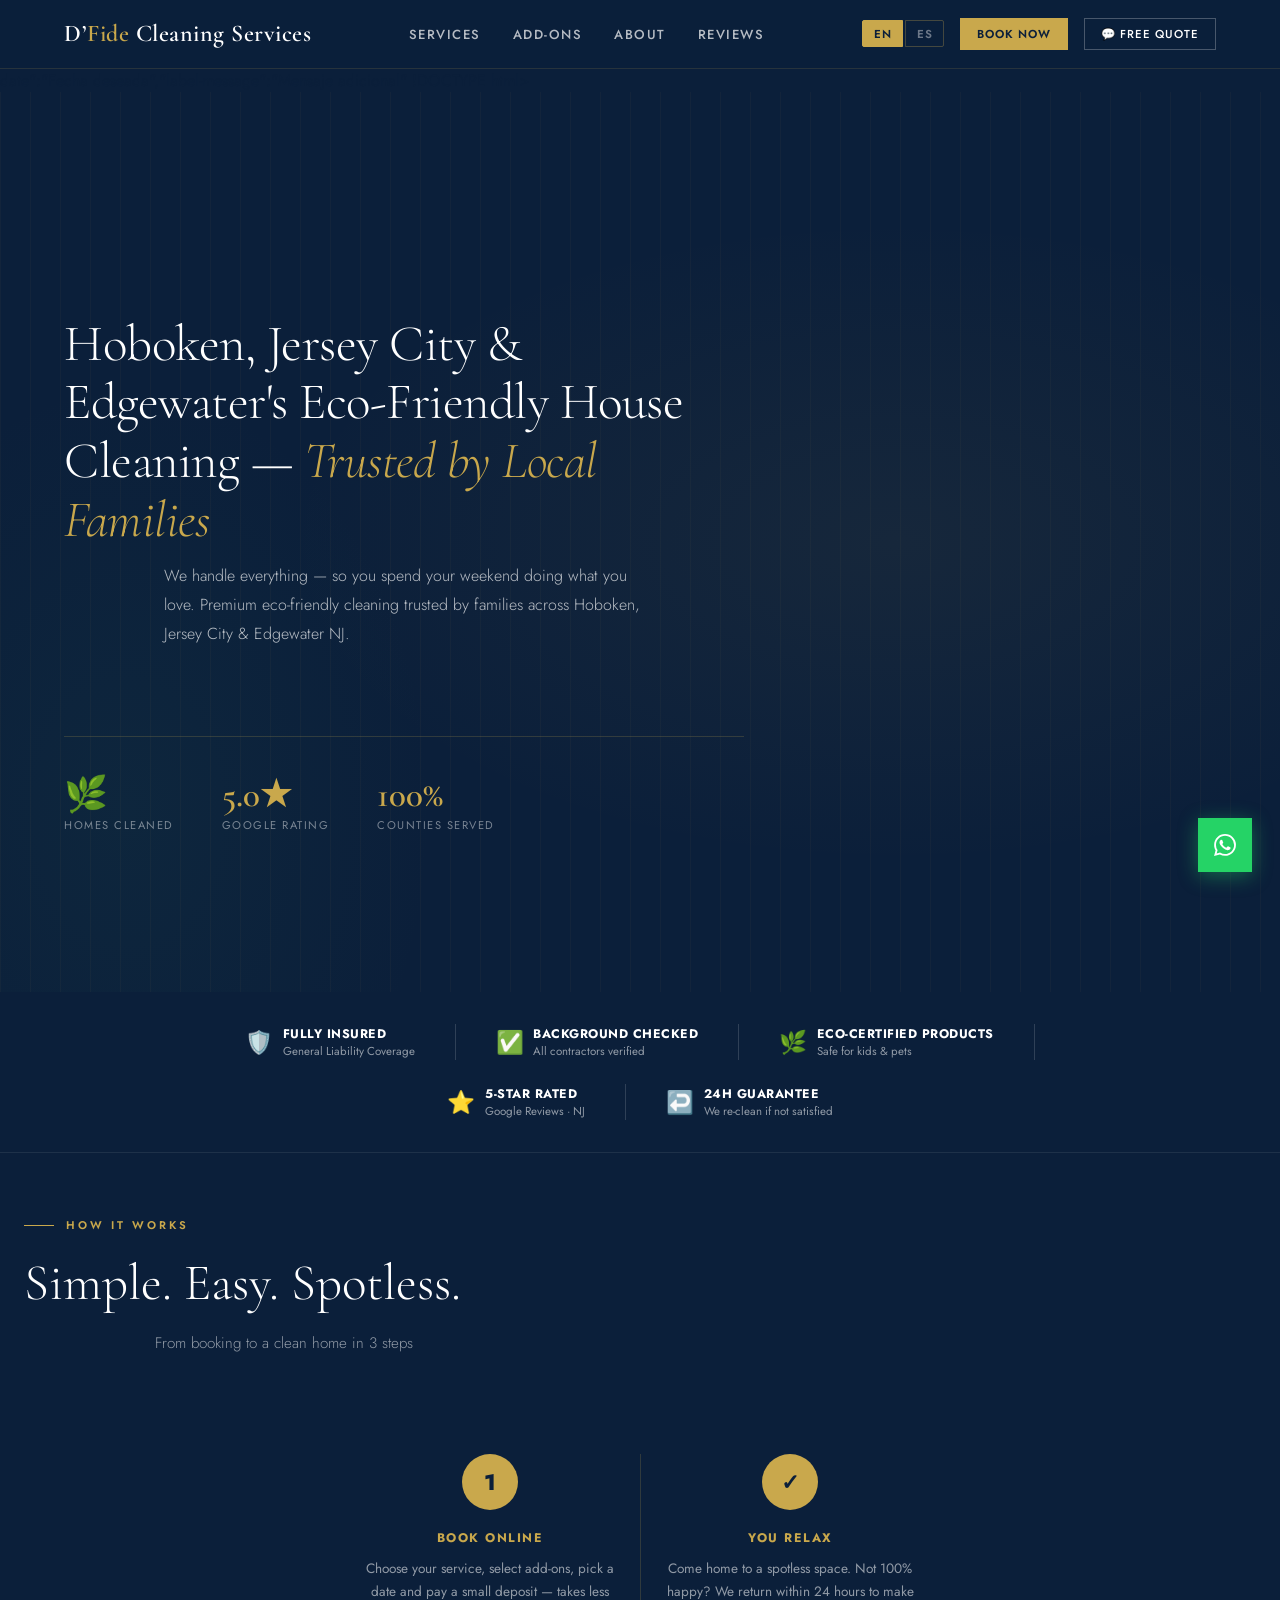
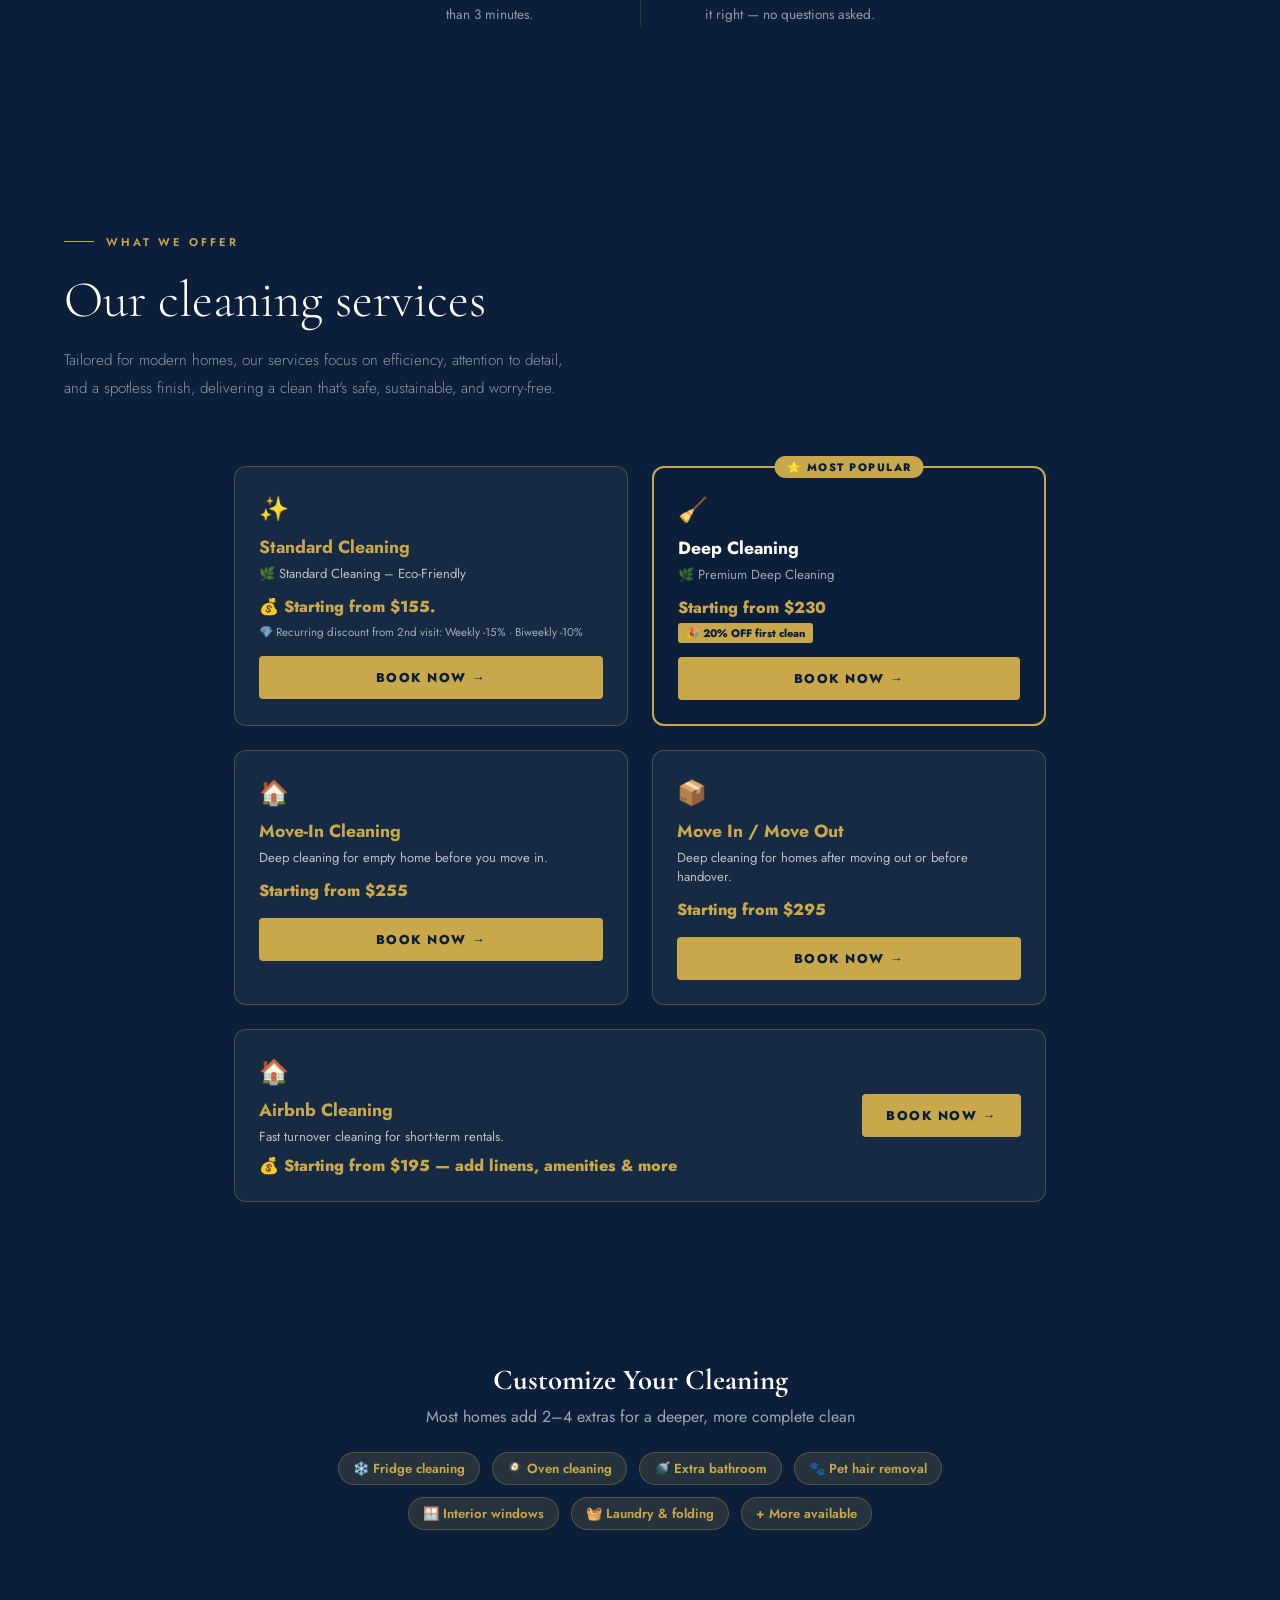
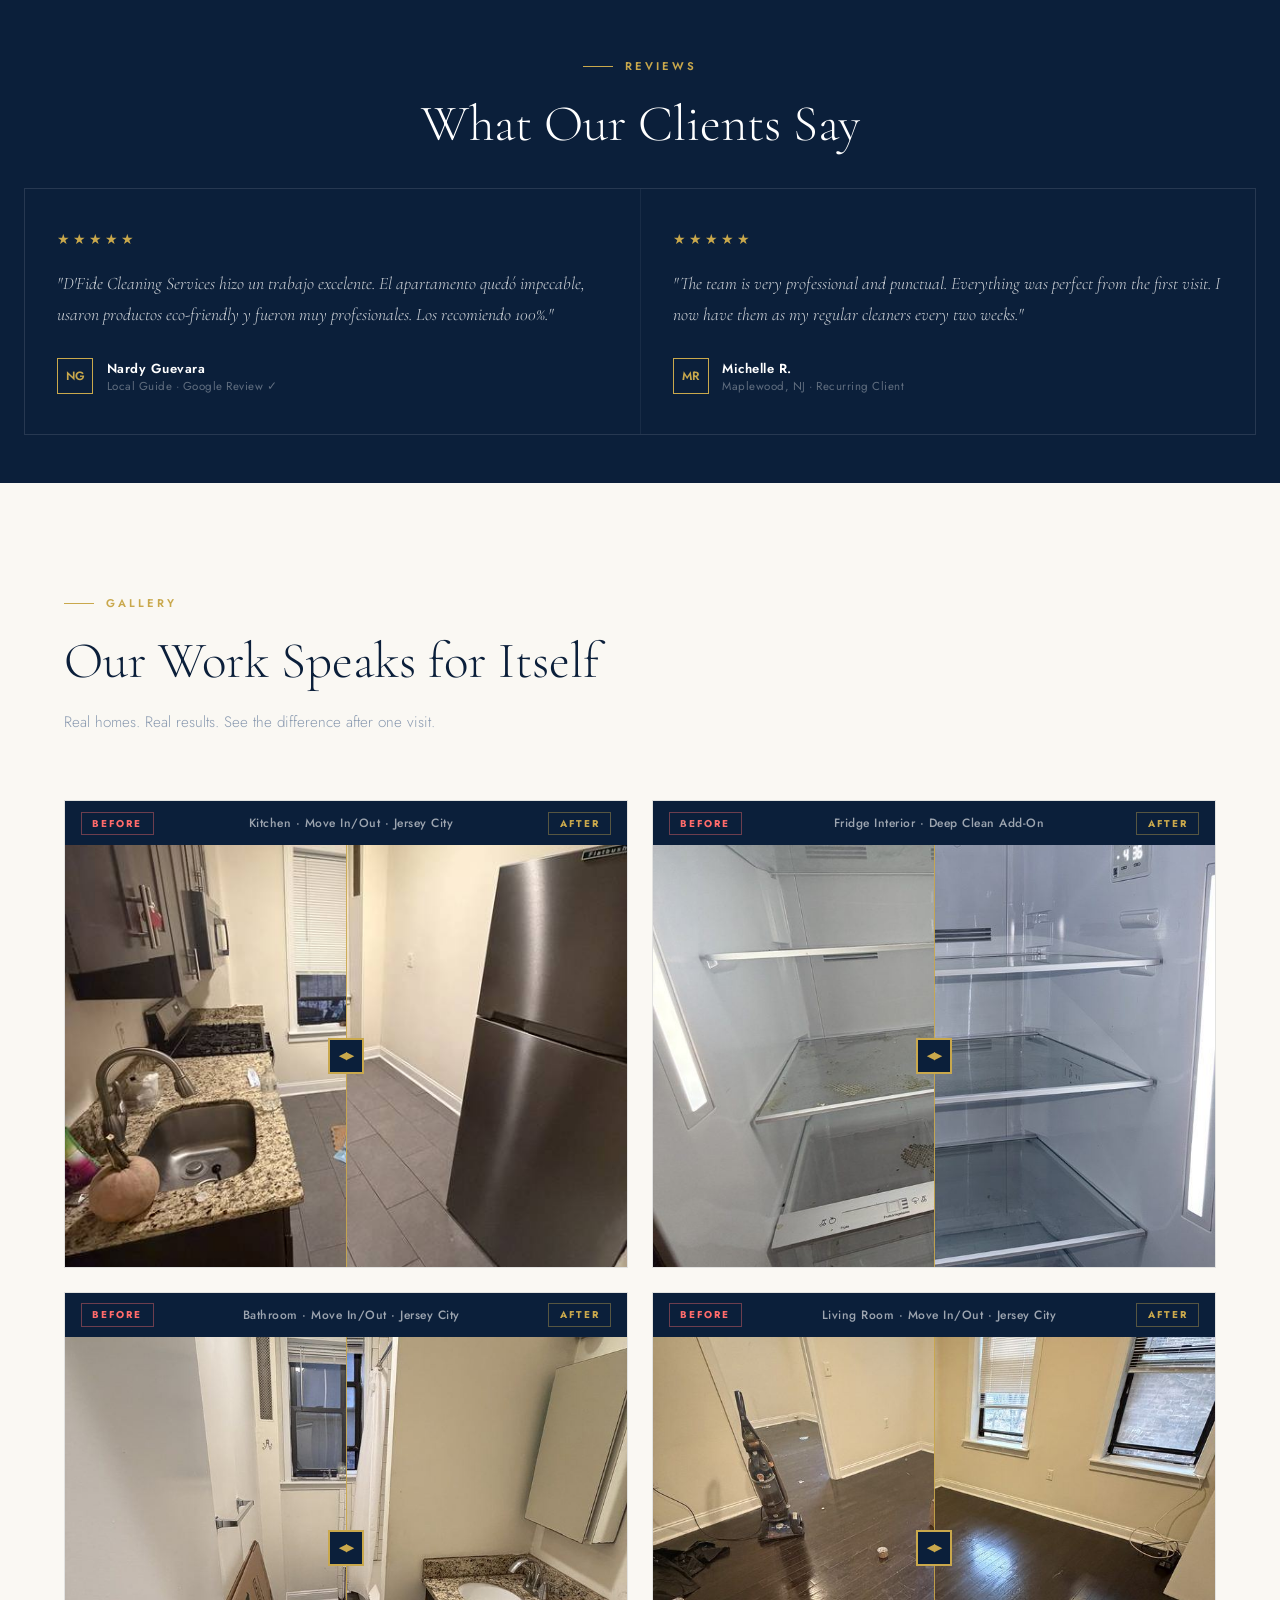
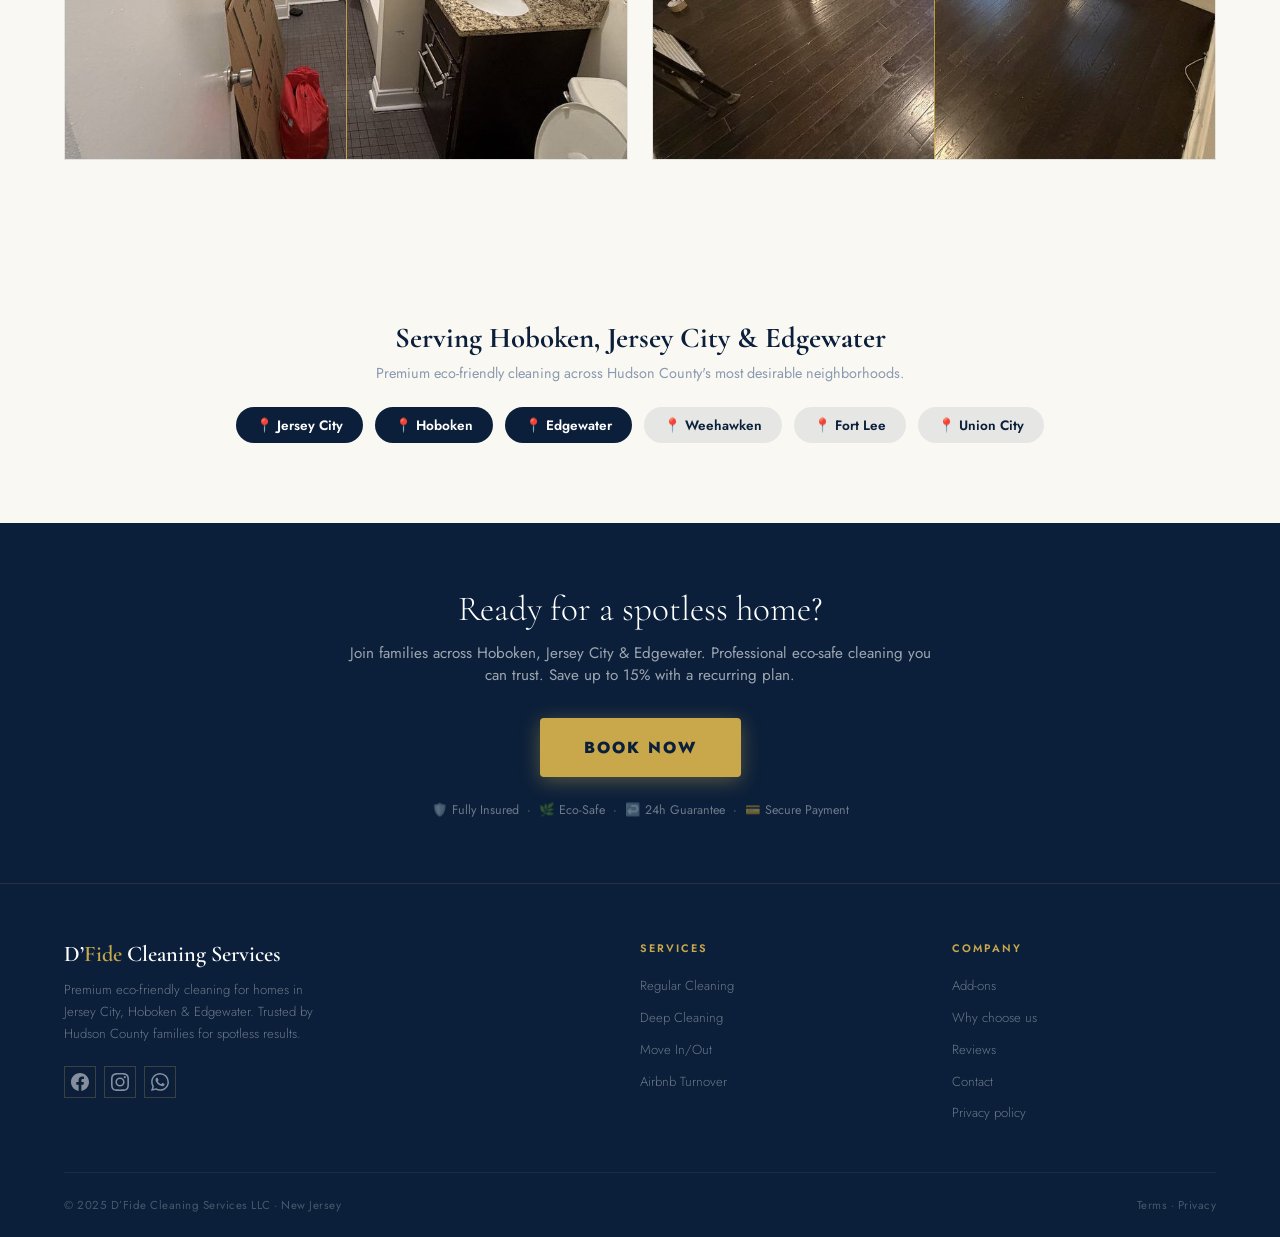
==== commit 2bc6a39f: "feat: admin PWA standalone app" ====
--- a/index.html
+++ b/index.html
@@ -1768,7 +1768,7 @@
             <div class="ic">🏠</div><h3>Airbnb Turnover</h3>
             <p style="font-size:11px;color:rgba(255,255,255,.5);margin-bottom:8px">Fast, reliable turnover for short-term rentals.</p>
             <ul><li>✓ Complete standard cleaning of all rooms</li><li>✓ Kitchen reset: loading the dishwasher</li><li>✓ Hotel staging: crisp bed making & towel styling</li><li>✓ Quick damage inspection for the host</li><li>✓ Fast response for Hoboken & JC hosts</li><li>✓ Eco products 🌿</li></ul>
-            <div class="pt">Starting from $165</div>
+            <div class="pt">Starting from $195</div>
             <div class="bg" style="color:var(--gold)">Perfect for Hoboken & JC hosts</div>
           </div>
 
@@ -2044,9 +2044,16 @@
         <h3>🔒 Secure Payment</h3>
         <p style="font-size:13px;color:var(--g600);margin-bottom:12px">Your 50% deposit secures your booking. Balance due on service day.</p>
 
-        <!-- Payment Element (includes Apple Pay, Google Pay, card) -->
-
-        <div id="payment-element" style="min-height:50px"></div>
+        <!-- Apple Pay / Google Pay button -->
+        <div id="prb-container" style="display:none;margin-bottom:12px">
+          <div id="payment-request-button"></div>
+          <div style="text-align:center;font-size:11px;color:rgba(255,255,255,.3);margin:10px 0;position:relative">
+            <span style="background:#0B1F3A;padding:0 10px;position:relative;z-index:1">or pay with card</span>
+            <div style="position:absolute;top:50%;left:0;right:0;height:1px;background:rgba(255,255,255,.1)"></div>
+          </div>
+        </div>
+        <!-- Card input -->
+        <div id="stripe-el" style="background:rgba(255,255,255,.06);border:1.5px solid rgba(255,255,255,.2);border-radius:8px;padding:14px;min-height:46px"></div>
         <div id="stripe-err" style="color:var(--red);font-size:12px;margin-top:6px"></div>
 
         <!-- Trust badges -->
@@ -2268,7 +2275,7 @@
   deep:{0:230,1:270,2:320,3:375,4:440,5:500,6:570},
   movein:{0:255,1:290,2:340,3:395,4:455,5:515,6:580},
   moveout:{0:295,1:340,2:410,3:485,4:575,5:665,6:755},
-  airbnb:{0:165,1:195,2:235,3:275,4:320,5:365,6:410}
+  airbnb:{0:195,1:229,2:265,3:305,4:349,5:389,6:429}
 };
 // Extra bathroom price by service
 const BATH_PRICE={standard:65,deep:85,movein:75,moveout:85,airbnb:65};
@@ -2314,31 +2321,31 @@
 
 const EXTRAS=[
   {id:'kitchen',icon:'🧼',name:'Kitchen & Appliances',desc:'Deep cleaning inside appliances and cabinets',items:[
-    {name:'Oven Interior',price:70,desc:'Racks, walls, door glass — eco-safe'},
+    {name:'Oven Interior',price:65,desc:'Racks, walls, door glass — eco-safe'},
     {name:'Fridge Interior',price:75,desc:'Shelves, drawers, walls — eco-safe'},
-    {name:'Interior Cabinets',price:90,desc:'Kitchen or bathroom cabinets'},
-    {name:'Inside Dishwasher',price:50,desc:'Removes buildup, residue and odors'},
-    {name:'Inside Washer & Dryer',price:55,desc:'Both appliances full interior cleaning'},
+    {name:'Interior Cabinets',price:75,desc:'Kitchen or bathroom cabinets'},
+    {name:'Inside Dishwasher',price:45,desc:'Removes buildup, residue and odors'},
+    {name:'Inside Washer & Dryer',price:65,desc:'Both appliances full interior cleaning'},
   ]},
   {id:'cleaning',icon:'🧹',name:'Cleaning Add-ons',desc:'Extra cleaning services',items:[
     {name:'Trash Removal',price:30,desc:'All bins emptied and bags replaced'},
-    {name:'Pet Hair Removal (per room)',price:80,desc:'Carpets, floors, furniture'},
+    {name:'Pet Hair Removal (per room)',price:70,desc:'Carpets, floors, furniture'},
     {name:'Laundry & Folding (per load)',price:65,desc:'Wash, dry, fold — eco detergent'},
-    {name:'Same-Day Rush',price:125,desc:'Urgent same-day cleaning service'},
+    {name:'Same-Day Rush',price:65,desc:'Urgent same-day cleaning service'},
     {name:'Dish Washing',price:45,desc:'Hand wash and dry all dishes in sink'},
-    {name:'Linen Change',price:60,desc:'All beds — client provides linens'},
-    {name:'Heavy Cleaning',price:270,desc:'Intensive for very dirty/neglected areas'},
-    {name:'Heavy Tidy-Up / Organization',price:110,desc:'Items sorted, surfaces cleared & reset'},
+    {name:'Linen Change',price:40,desc:'All beds — client provides linens'},
+    {name:'Heavy Cleaning',price:195,desc:'Intensive for very dirty/neglected areas'},
+    {name:'Heavy Tidy-Up / Organization',price:85,desc:'Items sorted, surfaces cleared & reset'},
   ]},
   {id:'property',icon:'🏠',name:'Property Add-ons',desc:'Surfaces, spaces and outdoor areas',items:[
-    {name:'Blinds / Shades (per room)',price:50,desc:'Dusting and detailed cleaning'},
-    {name:'Light Fixture',price:50,desc:'Removes dust and residue'},
-    {name:'Ceiling Fan',price:50,desc:'Full blade and housing cleaning'},
-    {name:'Deep Stair Cleaning',price:90,desc:'Treads, risers, railings'},
-    {name:'Wall / Baseboard Spot Cleaning',price:100,desc:'Marks, scuffs, dirt from walls & baseboards'},
+    {name:'Blinds / Shades (per room)',price:45,desc:'Dusting and detailed cleaning'},
+    {name:'Light Fixture',price:45,desc:'Removes dust and residue'},
+    {name:'Ceiling Fan',price:45,desc:'Full blade and housing cleaning'},
+    {name:'Deep Stair Cleaning',price:75,desc:'Treads, risers, railings'},
+    {name:'Wall / Baseboard Spot Cleaning',price:85,desc:'Marks, scuffs, dirt from walls & baseboards'},
     {name:'Balcony / Patio',price:65,desc:'Sweep, wipe surfaces and furniture'},
-    {name:'Home Office',price:85,desc:'Desk, shelves, electronics dusting'},
-    {name:'Home Gym',price:120,desc:'Equipment, floors, mirrors'},
+    {name:'Home Office',price:75,desc:'Desk, shelves, electronics dusting'},
+    {name:'Home Gym',price:95,desc:'Equipment, floors, mirrors'},
     {name:'Finished Basement Small',price:160,desc:'Floors, surfaces, baseboards, stairs'},
     {name:'Finished Basement Medium',price:210,desc:'Multiple areas, floors, stairs'},
     {name:'Finished Basement Large',price:330,desc:'Full large basement cleaning'},
@@ -2724,48 +2731,42 @@
     next.style.display='block';
     next.textContent=l.next;
     if(step===5){
-      setTimeout(async function(){
+      setTimeout(function(){
         try{
-          if(!stripe)return;
-          const res=await fetch(`${SB_URL}/functions/v1/createpaymentintent`,{
-            method:'POST',
-            headers:{'Content-Type':'application/json','Authorization':`Bearer ${SB_KEY}`},
-            body:JSON.stringify({amount:b.deposit||50,payment_methods:['card','apple_pay','google_pay']})
+          if(!stripe||!window._stripeElems)return;
+          const pr=stripe.paymentRequest({
+            country:'US',currency:'usd',
+            total:{label:"D'Fide Cleaning Deposit",amount:Math.max(50,Math.round((b.deposit||50)*100))},
+            requestPayerName:true,requestPayerEmail:true,requestPayerPhone:true
           });
-          const {clientSecret}=await res.json();
-          if(!clientSecret)throw new Error('No clientSecret');
-          window._clientSecret=clientSecret;
-          const appearance={theme:'night',variables:{colorPrimary:'#C9A84C',colorBackground:'#0d2240',colorText:'#ffffff',colorDanger:'#ff6b6b',fontFamily:'"DM Sans",sans-serif',borderRadius:'8px'}};
-          const els=stripe.elements({clientSecret,appearance});
-          window._stripeElements=els;
-          const pe=els.create('payment',{
-            layout:'tabs',
-            paymentMethodOrder:['apple_pay','google_pay','card'],
-            defaultValues:{
-              billingDetails:{
-                name:document.getElementById('b-fullname')?.value||'',
-                email:document.getElementById('b-email')?.value||'',
-                phone:document.getElementById('b-phone')?.value||''
+          window._pr=pr;
+          pr.canMakePayment().then(function(result){
+            if(result){
+              const prbEl=window._stripeElems.create('paymentRequestButton',{
+                paymentRequest:pr,
+                style:{paymentRequestButton:{type:'default',theme:'dark',height:'48px'}}
+              });
+              const prbDiv=document.getElementById('payment-request-button');
+              if(prbDiv){
+                prbEl.mount('#payment-request-button');
+                document.getElementById('prb-container').style.display='block';
               }
-            },
-            fields:{billingDetails:{name:'never',email:'never',phone:'never',address:'never'}}
+              pr.on('paymentmethod',async function(ev){
+                try{
+                  const r=await fetch(`${SB_URL}/functions/v1/createpaymentintent`,{
+                    method:'POST',headers:{'Content-Type':'application/json','Authorization':`Bearer ${SB_KEY}`},
+                    body:JSON.stringify({amount:b.deposit||50})
+                  });
+                  const {clientSecret}=await r.json();
+                  const {error:cErr}=await stripe.confirmCardPayment(clientSecret,{payment_method:ev.paymentMethod.id},{handleActions:false});
+                  if(cErr){ev.complete('fail');showNotif('Payment failed','error');}
+                  else{ev.complete('success');window._prPayOK=true;window._prPmId=ev.paymentMethod.id;}
+                }catch(e){ev.complete('fail');}
+              });
+            }
           });
-          window._paymentElement=pe;
-          pe.mount('#payment-element');
-          pe.on('change',e=>{const err=document.getElementById('stripe-err');if(err)err.textContent=e.error?e.error.message:'';});
-        }catch(e){
-          console.warn('Payment Element failed:',e);
-          // Fallback to card
-          try{
-            const el2=stripe.elements();
-            const card2=el2.create('card',{style:{base:{fontSize:'15px',fontFamily:'"DM Sans",sans-serif',color:'#fff','::placeholder':{color:'rgba(255,255,255,.4)'}},invalid:{color:'#ff6b6b'}}});
-            card2.mount('#payment-element');
-            card2.on('change',ev=>{const err=document.getElementById('stripe-err');if(err)err.textContent=ev.error?ev.error.message:'';});
-            window._fallbackCard=card2;
-            window._fallbackElements=stripe.elements();
-          }catch(e2){console.warn('Card fallback failed:',e2);}
-        }
-      },300);
+        }catch(e){console.warn('PRB error:',e);}
+      },400);
       next.onclick=submitBooking;
       next.id='pay-btn';
     } else if(step===1){
@@ -2871,7 +2872,11 @@
   }
   try{
     stripe=Stripe(STRIPE_PK);
-    console.log('Stripe ready — Payment Element mounts on Step 5');
+    const stripeElems=stripe.elements();
+    stripeCard=stripeElems.create('card',{style:{base:{fontSize:'15px',fontFamily:'"DM Sans",sans-serif',color:'#ffffff','::placeholder':{color:'rgba(255,255,255,0.4)'}},invalid:{color:'#ff6b6b'}}});
+    stripeCard.mount('#stripe-el');
+    stripeCard.on('change',e=>{const el=document.getElementById('stripe-err');if(el)el.textContent=e.error?e.error.message:'';});
+    window._stripeElems=stripeElems;
   }catch(e){console.warn('Stripe:',e);}
 }
 
@@ -3514,8 +3519,8 @@
   const pctEl=document.getElementById('step-pct');if(pctEl)pctEl.textContent='35%';
   const barEl=document.getElementById('progress-bar');if(barEl)barEl.style.width='35%';
   const lbl=document.getElementById('step-label');if(lbl)lbl.textContent='Bathrooms';
-  updDots();
-}
+}
+
 
 function updateBathSummary(){
   const bp=BATH_PRICE[b.service]||65;
@@ -3547,8 +3552,8 @@
   const swb=document.getElementById('sw-base');if(swb)swb.textContent='$'+b.basePrice.toLocaleString();
   const sww=document.getElementById('sw-win');if(sww)sww.textContent=b.winPrice>0?'+$'+b.winPrice:'Included';
   const swt=document.getElementById('sw-tot');if(swt)swt.textContent='$'+(b.total||b.basePrice).toLocaleString();
-  updDots();
-}
+}
+
 
 function fmtSSN(el){
   let v=el.value.replace(/\D/g,'');
@@ -3966,7 +3971,7 @@
         <div style="font-size:1.5rem;margin-bottom:0.5rem">🏠</div>
         <h3 style="font-size:1.1rem;font-weight:700;color:var(--gold);margin-bottom:0.25rem" data-key="s4-title">Airbnb Cleaning</h3>
         <p style="font-size:0.82rem;color:rgba(255,255,255,.7);margin-bottom:0.5rem" data-key="s4-desc">Fast turnover cleaning for short-term rentals.</p>
-        <div style="font-size:1rem;font-weight:800;color:var(--gold)" data-key="s4-note2">Starting from $165</div>
+        <div style="font-size:1rem;font-weight:800;color:var(--gold)" data-key="s4-note2">Starting from $195</div>
       </div>
       <a href="#book" onclick="openSPA('airbnb');return false;" style="display:block;text-align:center;background:var(--gold);color:var(--navy);font-weight:800;font-size:0.8rem;letter-spacing:1.5px;padding:12px 24px;text-decoration:none;text-transform:uppercase;border-radius:4px;white-space:nowrap;">Book Now →</a>
     </div>
@@ -4213,7 +4218,7 @@
     "ex-microwave":"Interior del Microondas",
     "ex-microwave-desc":"Limpieza profunda del microondas — paredes, plato giratorio y puerta. Elimina grasa y olores.",
     "extras-cta":"Book Now","pkg-label":"🏡 Paquetes Premium","pkg-title":"Elige Tu Experiencia de Limpieza","pkg-sub":"Limpieza profesional y ecológica adaptada a tu hogar. Selecciona el paquete que mejor se adapte a tus necesidades.","pkg1-name":"Deep Clean Plus","pkg1-price":"💰 Desde $650","pkg1-desc":"Una limpieza profunda integral para refrescar tu hogar. Incluye 1 baño, cocina exterior, desempolvado y aspirado/trapeado.","pkg1-i1":"✔️ Limpieza profunda de toda la casa","pkg1-i2":"✔️ 1 Baño incluido","pkg1-i3":"✔️ Cocina exterior (encimeras y superficies)","pkg1-i4":"✔️ Desempolvado + eliminación de telarañas","pkg1-i5":"✔️ Lámparas y ventiladores de techo","pkg1-i6":"✔️ Aspirado y trapeado de todos los pisos","pkg-addons-label":"➕ Extras opcionales:","pkg2-name":"Premium Detail Clean","pkg2-price":"💰 $900 – $1,100","pkg2-desc":"Limpieza detallada de arriba a abajo para hasta 3 baños. Incluye electrodomésticos de cocina, zócalos y gabinetes.","pkg2-i1":"✔️ Todo lo del Deep Clean Plus","pkg2-i2":"✔️ Hasta 3 baños incluidos","pkg2-i3":"✔️ Interior de horno, refrigerador y microondas","pkg2-i4":"✔️ Zócalos (áreas principales)","pkg2-i5":"✔️ Gabinetes interiores (enfoque en cocina)","pkg-addons-label2":"➕ Extras opcionales:","pkg3-name":"Luxury Full Service 💎","pkg3-price":"💰 $1,200 – $1,500+","pkg3-desc":"Experiencia de guante blanco con todos los baños, ventanas, persianas, eliminación de pelo de mascotas y cuartos especiales incluidos.","pkg3-i1":"✔️ Todo lo del Premium Detail Clean","pkg3-i2":"✔️ Todos los baños incluidos","pkg3-i3":"✔️ Ventanas interiores + persianas","pkg3-i4":"✔️ Eliminación de pelo de mascotas","pkg3-i5":"✔️ Detallado completo (cuartos especiales)","pkg3-i6":"✔️ Desempolvado de alta precisión","pkg-addons-label3":"➕ Extras opcionales:","pkg-popular":"⭐ Más Popular","pkg-btn":"Book Now","pkg-btn2":"Book Now","pkg-btn3":"Book Now","pkg-cta":"Book Now","customize-title":"✨ Personaliza Tu Limpieza","customize-sub":"Servicios adicionales disponibles para adaptar tu limpieza a las necesidades específicas de tu hogar.","customize-note":"\"Otros servicios disponibles a solicitud para una experiencia de limpieza completamente personalizada.\"","s1-title":"Limpieza Estándar","s1-desc":"Limpieza de mantenimiento para hogares y apartamentos.","s1-note2":"Desde $155","s1-note2":"Desde $155","s1-i1":"✔️ Limpieza general de todas las habitaciones","s1-i2":"✔️ Limpieza de baños (baños adicionales +$65 c/u)","s1-i3":"✔️ Limpieza de cocina (solo superficies exteriores)","s1-i4":"✔️ Aspirado y trapeado de todos los pisos","s1-i5":"✔️ Desempolvado de superficies y muebles","s1-i6":"✔️ Gestión de residuos","s1-i7":"✨ Acabados limpios y uniformes","s1-addons":"➕ Baños adicionales · Interior de electrodomésticos · Ventanas interiores · y más","s1-ideal":"✨ Ideal para mantenimiento continuo con estándar consistente.","btn-book-s1":"Book Now","s1-desc":"🌿 Limpieza Estándar – Eco-Friendly","s1-note":"+ Baños adicionales · Interior de electrodomésticos · y más extras disponibles",
-    "s2-title":"Limpieza Profunda","s3-title":"Mudanza / Entrega","s3-desc":"Limpieza profunda para hogares después de mudarse o antes de la entrega.","s3-note2":"Desde $295","s4-title":"Airbnb / Alquiler","s4-desc":"Limpieza rápida para propiedades en alquiler.","s4-note2":"Desde $165","s2-note2":"Desde $230","s2-i1":"✔️ Limpieza profunda de todas las habitaciones","s2-i2":"✔️ Sanitización profunda de baños (baños adicionales +$65 c/u)","s2-i3":"✔️ Limpieza profunda de cocina (superficies exteriores)","s2-i4":"✔️ Desempolvado de superficies, zócalos y áreas de difícil acceso","s2-i5":"✔️ Aspirado y trapeado en toda la casa","s2-i6":"✔️ Limpieza detallada de lámparas y accesorios accesibles","s2-addons":"➕ Baños adicionales · Interior de electrodomésticos · Sótano · Ventanas interiores · y más","s2-ideal":"✨ Recomendado como primera limpieza o reinicio completo del hogar.","btn-book-s2":"Book Now","s2-desc":"🌿 Limpieza Profunda Premium","s2-note":"+ Baños adicionales · Interior de electrodomésticos · y más extras disponibles","s2-upsell":"✨ Ideal como primera limpieza — combínalo con mantenimiento semanal o quincenal para mantener tu hogar impecable.",
+    "s2-title":"Limpieza Profunda","s3-title":"Mudanza / Entrega","s3-desc":"Limpieza profunda para hogares después de mudarse o antes de la entrega.","s3-note2":"Desde $295","s4-title":"Airbnb / Alquiler","s4-desc":"Limpieza rápida para propiedades en alquiler.","s4-note2":"Desde $195","s2-note2":"Desde $230","s2-i1":"✔️ Limpieza profunda de todas las habitaciones","s2-i2":"✔️ Sanitización profunda de baños (baños adicionales +$65 c/u)","s2-i3":"✔️ Limpieza profunda de cocina (superficies exteriores)","s2-i4":"✔️ Desempolvado de superficies, zócalos y áreas de difícil acceso","s2-i5":"✔️ Aspirado y trapeado en toda la casa","s2-i6":"✔️ Limpieza detallada de lámparas y accesorios accesibles","s2-addons":"➕ Baños adicionales · Interior de electrodomésticos · Sótano · Ventanas interiores · y más","s2-ideal":"✨ Recomendado como primera limpieza o reinicio completo del hogar.","btn-book-s2":"Book Now","s2-desc":"🌿 Limpieza Profunda Premium","s2-note":"+ Baños adicionales · Interior de electrodomésticos · y más extras disponibles","s2-upsell":"✨ Ideal como primera limpieza — combínalo con mantenimiento semanal o quincenal para mantener tu hogar impecable.",
     "footer-services":"Servicios","footer-company":"Empresa",
     "footer-s1":"Limpieza Regular","footer-s2":"Limpieza Profunda","footer-s3":"Mudanza / Entrega","footer-s4":"Airbnb Turnover",
     "footer-extras":"Extras","footer-nosotros":"Por qué elegirnos","footer-opiniones":"Opiniones",
@@ -4334,7 +4339,7 @@
     "services-label":"What we offer","services-title":"Our cleaning services",
     "services-sub":"Tailored for modern homes, our services focus on efficiency, attention to detail, and a spotless finish, delivering a clean that's safe, sustainable, and worry-free.",
     "coming-soon":"🚧 Coming Soon","coming-soon-sub":"This service will be available shortly. Contact us for more information.","service-discount":".","s1-title":"Standard Cleaning","s1-desc":"🌿 Standard Cleaning – Eco-Friendly","s1-note2":"💰 Starting from $155.","s1-i1":"✔️ General cleaning of all rooms","s1-i2":"✔️ Bathroom cleaning (additional bathrooms +$65 each)","s1-i3":"✔️ Kitchen cleaning (exterior surfaces only)","s1-i4":"✔️ Vacuuming & mopping all floors","s1-i5":"✔️ Dusting of surfaces and furniture","s1-i6":"✔️ Trash removal","s1-i7":"✨ Clean and uniform finishes","s1-addons":"➕ Additional bathrooms · Appliance interiors · Interior windows · and more","s1-ideal":"✨ Ideal for ongoing maintenance with a consistent standard.","btn-book-s1":"Book Now","s1-note2":"💰 Starting from $155.","s1-i1":"✔️ General cleaning of all rooms","s1-i2":"✔️ Bathroom cleaning (additional bathrooms +$65 each)","s1-i3":"✔️ Kitchen cleaning (exterior surfaces only)","s1-i4":"✔️ Vacuuming & mopping all floors","s1-i5":"✔️ Dusting of surfaces and furniture","s1-i6":"✔️ Trash removal","s1-i7":"✨ Clean and uniform finishes","s1-addons":"➕ Additional bathrooms · Appliance interiors · Interior windows · and more","s1-ideal":"✨ Ideal for ongoing maintenance with a consistent standard.","btn-book-s1":"Book Now","s1-desc":"🌿 Standard Cleaning – Eco-Friendly","s1-note":"+ Additional bathrooms · Appliance interiors · and more add-ons available",
-    "s2-title":"Deep Cleaning","s2-desc":"Detailed cleaning for a full home reset.","s3-title":"Move In / Move Out","s3-desc":"Deep cleaning for homes after moving out or before handover.","s3-note2":"Starting from $295","s4-title":"Airbnb Cleaning","s4-desc":"Fast turnover cleaning for short-term rentals.","s4-note2":"💰 Starting from $165 — add linens, amenities & more","s2-note2":"Starting from $230","s2-i1":"✔️ Deep cleaning of all rooms","s2-i2":"✔️ Bathroom deep sanitization (additional bathrooms +$65 each)","s2-i3":"✔️ Kitchen deep cleaning (exterior surfaces)","s2-i4":"✔️ Dusting of surfaces, baseboards & hard-to-reach areas","s2-i5":"✔️ Vacuuming & mopping throughout","s2-i6":"✔️ Light fixtures & reachable detailed cleaning","s2-addons":"➕ Additional bathrooms · Appliance interiors · Finished basement · Interior windows · and more","s2-ideal":"✨ Recommended as a first cleaning or complete home reset.","btn-book-s2":"Book Now","s2-note2":"Starting from $230","s2-i1":"✔️ Deep cleaning of all rooms","s2-i2":"✔️ Bathroom deep sanitization (additional bathrooms +$65 each)","s2-i3":"✔️ Kitchen deep cleaning (exterior surfaces)","s2-i4":"✔️ Dusting of surfaces, baseboards & hard-to-reach areas","s2-i5":"✔️ Vacuuming & mopping throughout","s2-i6":"✔️ Light fixtures & reachable detailed cleaning","s2-addons":"➕ Additional bathrooms · Appliance interiors · Finished basement · Interior windows · and more","s2-ideal":"✨ Recommended as a first cleaning or complete home reset.","btn-book-s2":"Book Now","s2-desc":"🌿 Premium Deep Cleaning","s2-note":"+ Additional bathrooms · Appliance interiors · and more add-ons available","s2-upsell":"✨ Perfect as a first-time clean — follow up with weekly or bi-weekly Standard Cleaning to keep your home effortlessly pristine.",
+    "s2-title":"Deep Cleaning","s2-desc":"Detailed cleaning for a full home reset.","s3-title":"Move In / Move Out","s3-desc":"Deep cleaning for homes after moving out or before handover.","s3-note2":"Starting from $295","s4-title":"Airbnb Cleaning","s4-desc":"Fast turnover cleaning for short-term rentals.","s4-note2":"💰 Starting from $195 — add linens, amenities & more","s2-note2":"Starting from $230","s2-i1":"✔️ Deep cleaning of all rooms","s2-i2":"✔️ Bathroom deep sanitization (additional bathrooms +$65 each)","s2-i3":"✔️ Kitchen deep cleaning (exterior surfaces)","s2-i4":"✔️ Dusting of surfaces, baseboards & hard-to-reach areas","s2-i5":"✔️ Vacuuming & mopping throughout","s2-i6":"✔️ Light fixtures & reachable detailed cleaning","s2-addons":"➕ Additional bathrooms · Appliance interiors · Finished basement · Interior windows · and more","s2-ideal":"✨ Recommended as a first cleaning or complete home reset.","btn-book-s2":"Book Now","s2-note2":"Starting from $230","s2-i1":"✔️ Deep cleaning of all rooms","s2-i2":"✔️ Bathroom deep sanitization (additional bathrooms +$65 each)","s2-i3":"✔️ Kitchen deep cleaning (exterior surfaces)","s2-i4":"✔️ Dusting of surfaces, baseboards & hard-to-reach areas","s2-i5":"✔️ Vacuuming & mopping throughout","s2-i6":"✔️ Light fixtures & reachable detailed cleaning","s2-addons":"➕ Additional bathrooms · Appliance interiors · Finished basement · Interior windows · and more","s2-ideal":"✨ Recommended as a first cleaning or complete home reset.","btn-book-s2":"Book Now","s2-desc":"🌿 Premium Deep Cleaning","s2-note":"+ Additional bathrooms · Appliance interiors · and more add-ons available","s2-upsell":"✨ Perfect as a first-time clean — follow up with weekly or bi-weekly Standard Cleaning to keep your home effortlessly pristine.",
     "footer-services":"Services","footer-company":"Company",
     "footer-s1":"Regular Cleaning","footer-s2":"Deep Cleaning","footer-s3":"Move In/Out","footer-s4":"Airbnb Turnover",
     "footer-desc":"Premium eco-friendly cleaning for homes in Jersey City, Hoboken & Edgewater. Trusted by Hudson County families for spotless results.",
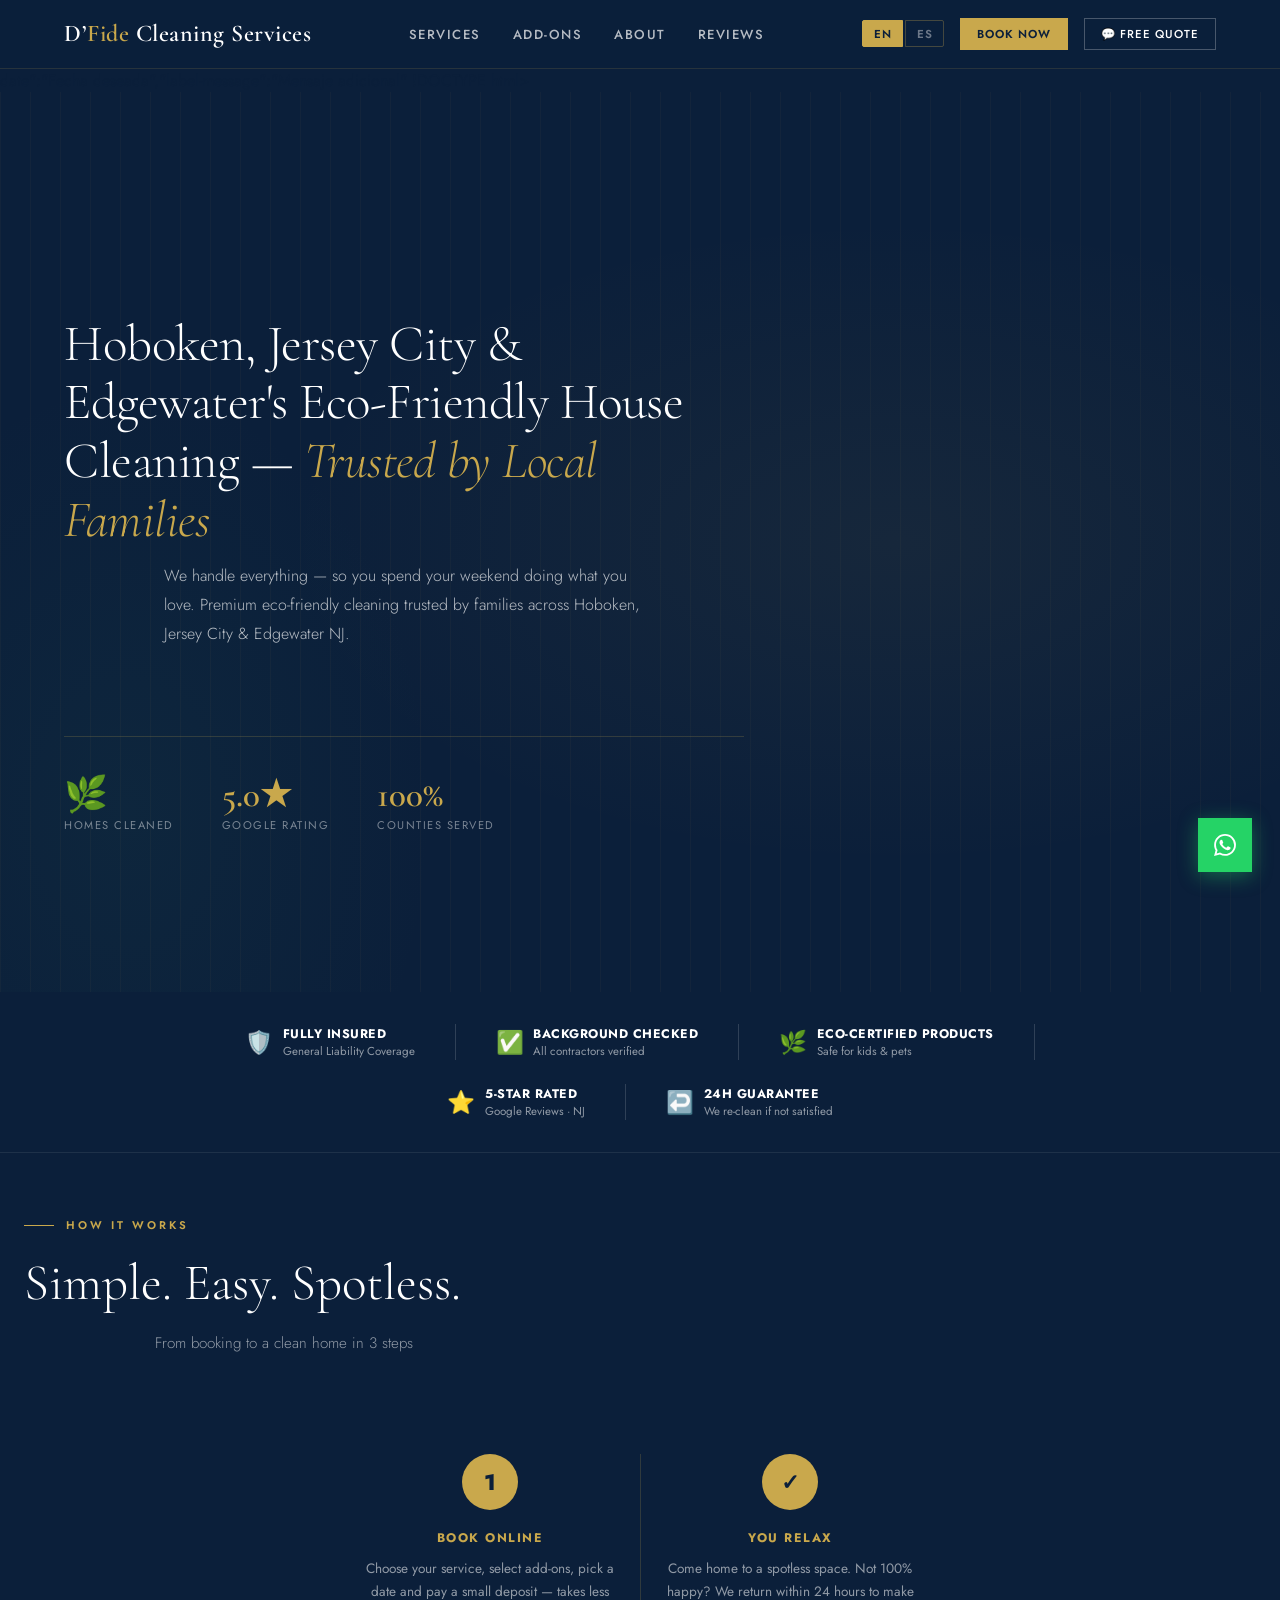
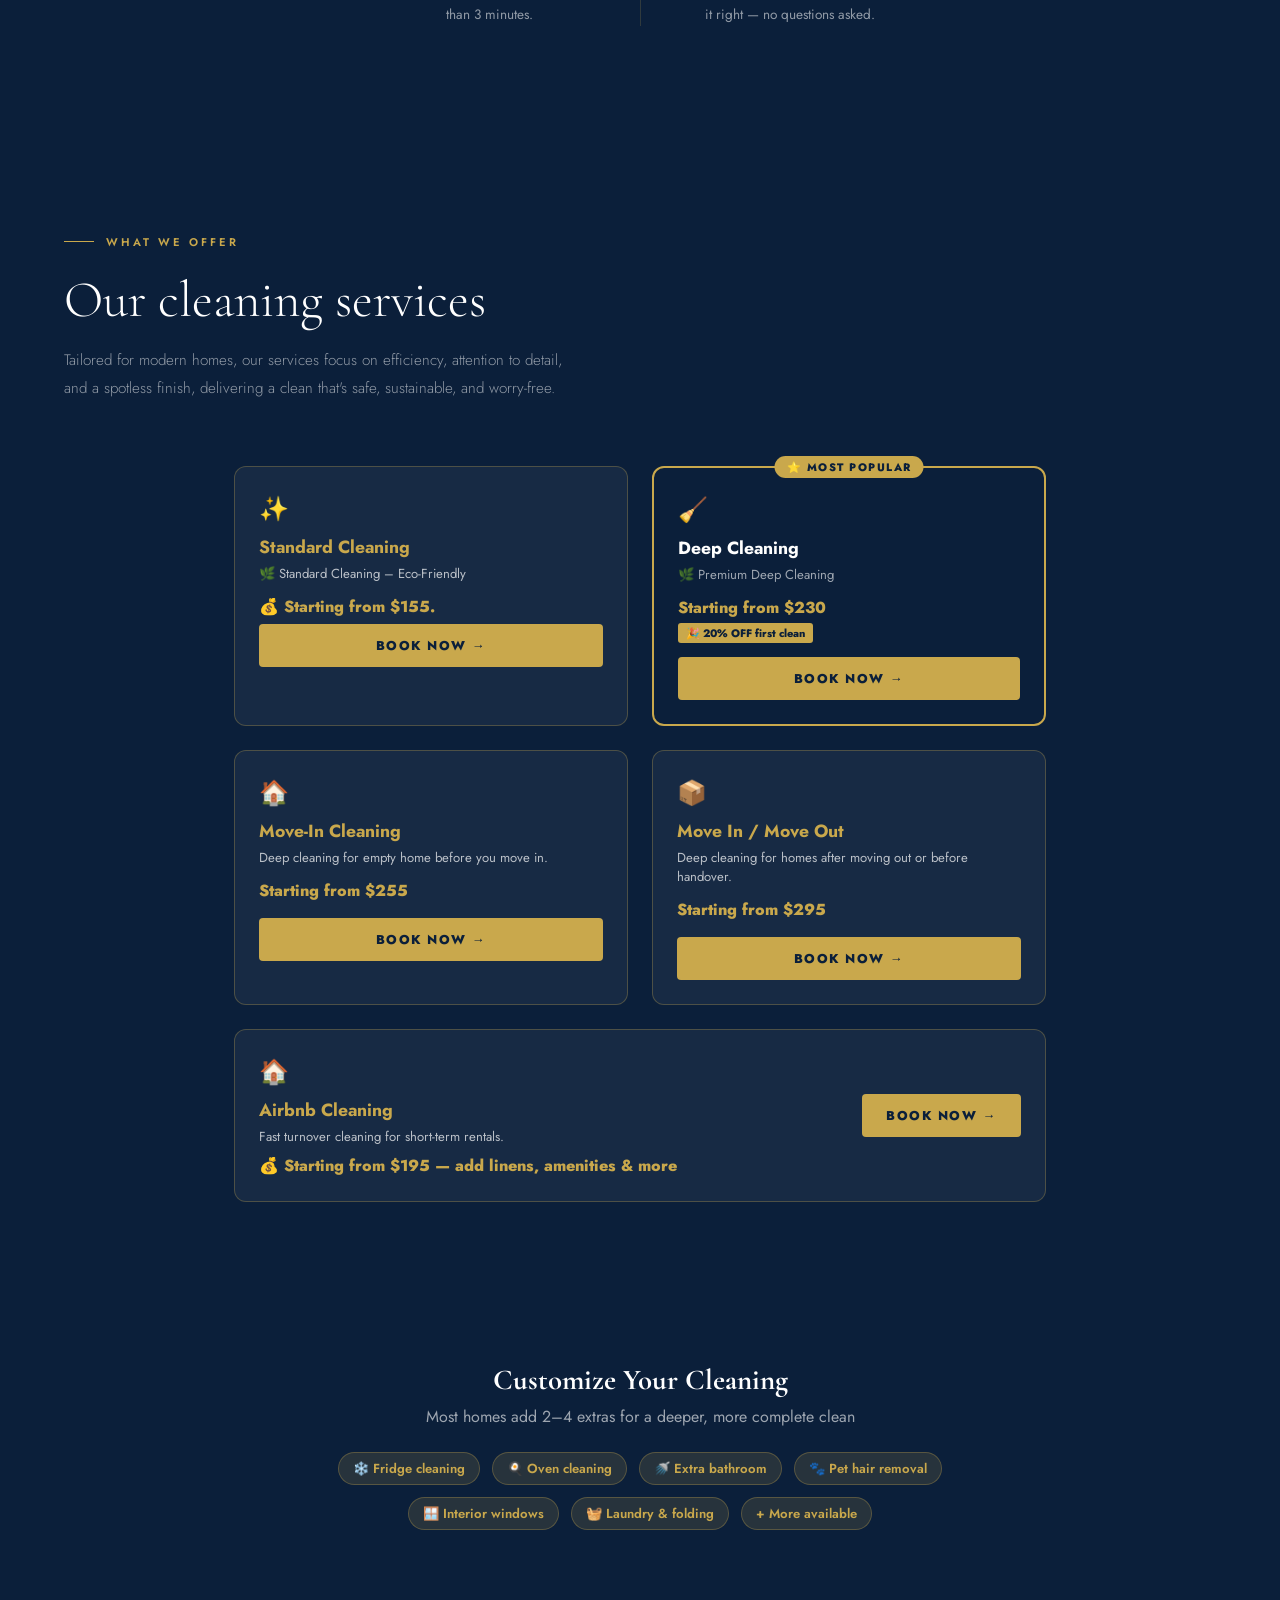
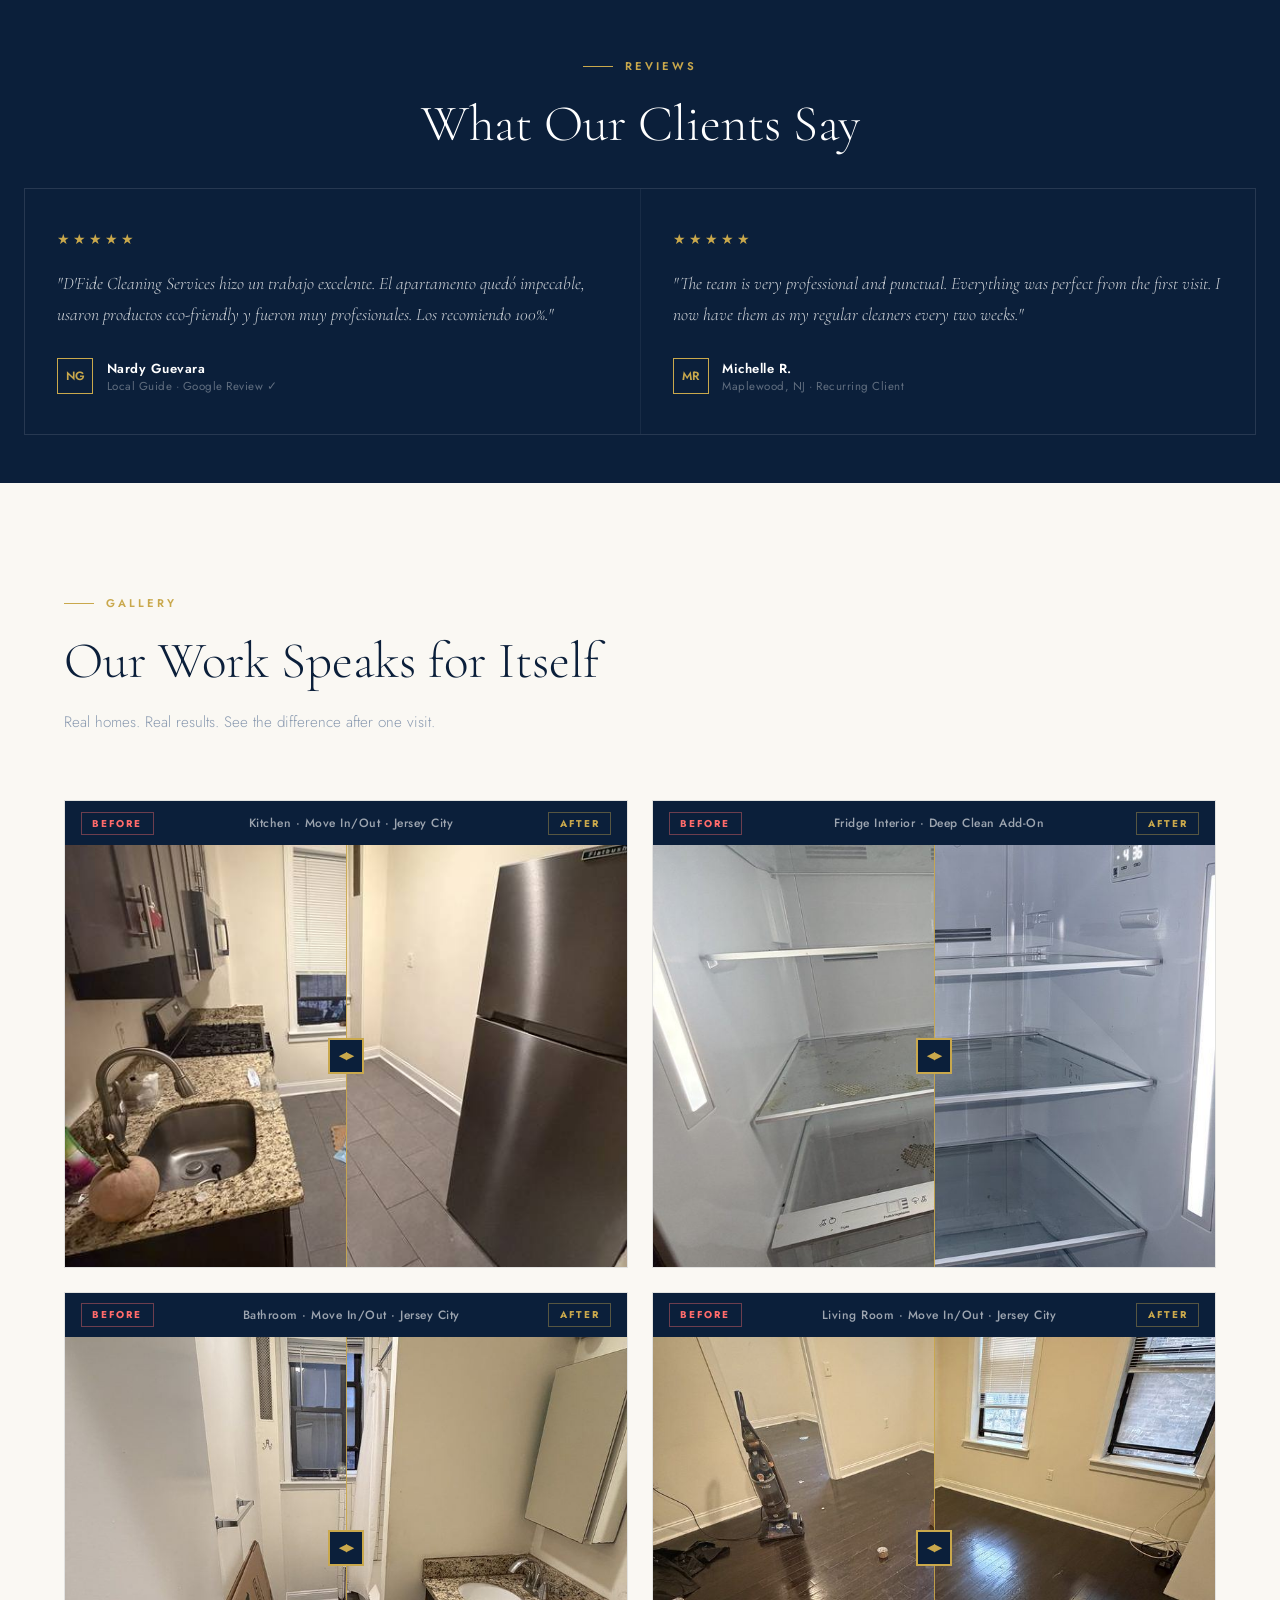
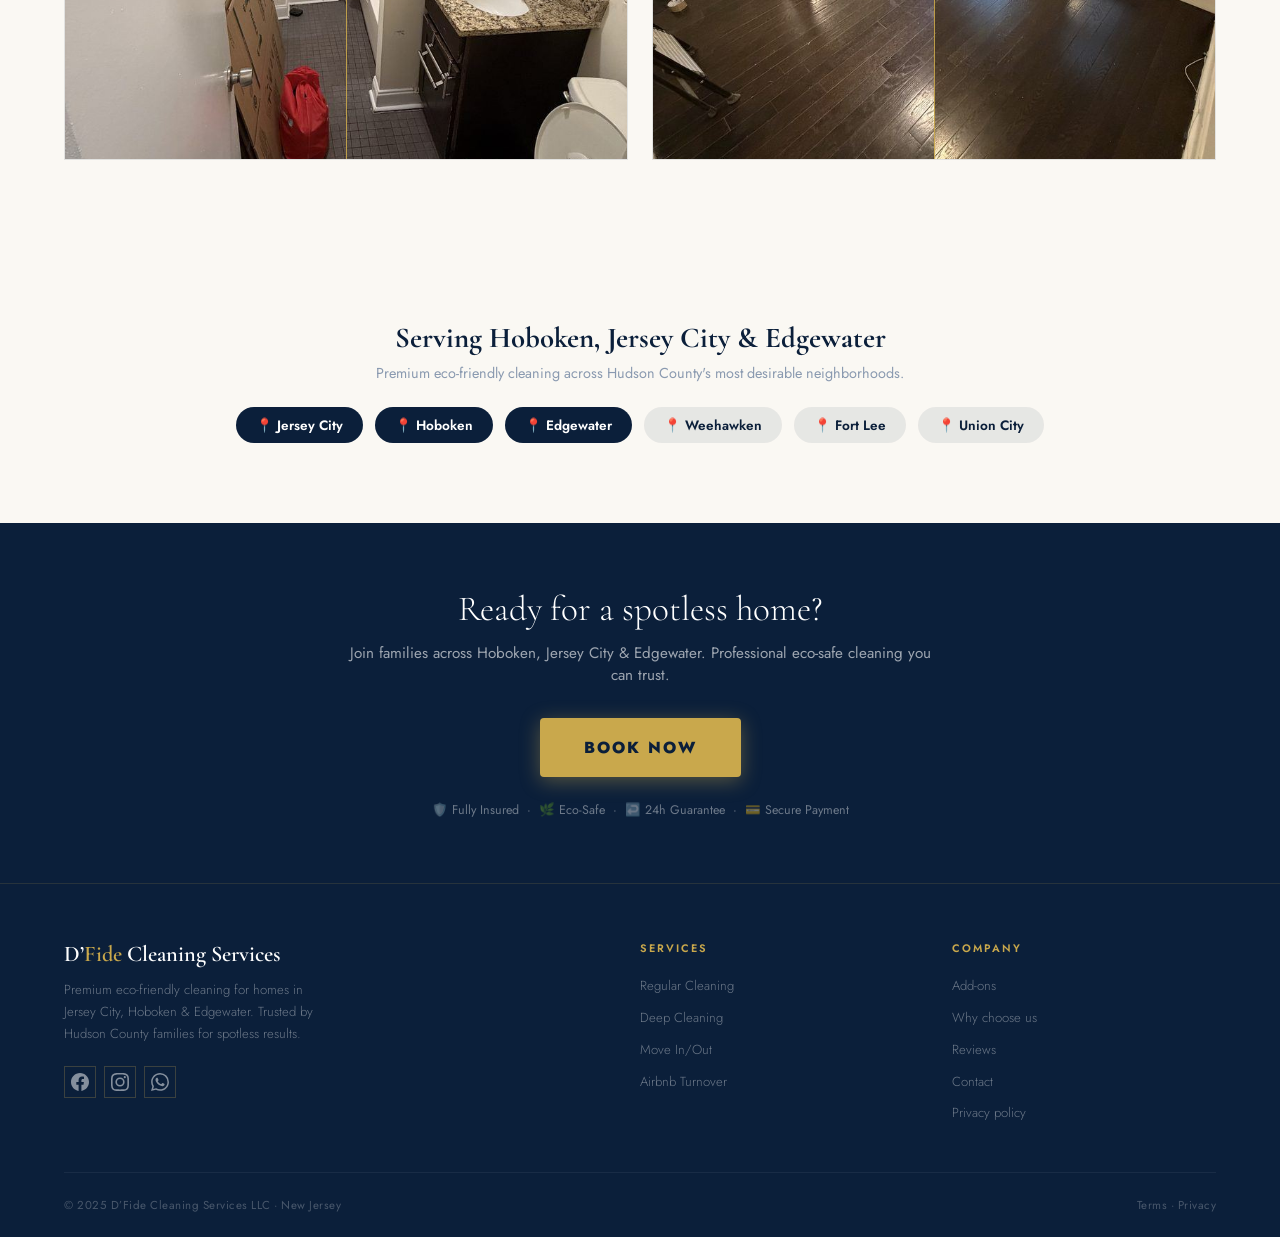
==== commit b3a5ab42: "Add files via upload" ====
--- a/index.html
+++ b/index.html
@@ -1737,7 +1737,7 @@
             <p style="font-size:11px;color:rgba(255,255,255,.5);margin-bottom:8px">Everyday maintenance to keep your home fresh.</p>
             <ul><li>✓ Vacuuming & mopping all floors</li><li>✓ Dusting surfaces & furniture</li><li>✓ Kitchen exterior & microwave inside</li><li>✓ 1 bathroom deep sanitized</li><li>✓ Trash removal & liner replacement</li><li>✓ Eco products 🌿</li></ul>
             <div class="pt">Starting from $155</div>
-            <div class="bg" style="color:var(--green)">Recurring discount from 2nd visit</div>
+
           </div>
 
           <div class="svc-card" id="svc-deep" onclick="selSvc('deep',this)">
@@ -1745,7 +1745,7 @@
             <p style="font-size:11px;color:rgba(255,255,255,.5);margin-bottom:8px">For homes that need extra detail and dust removal.</p>
             <ul><li>✓ Everything in Standard Clean, plus:</li><li>✓ Baseboards & door frames hand-wiped</li><li>✓ Dusting high areas (ceiling fans & vents)</li><li>✓ Behind & under light furniture</li><li>✓ Detailed grout scrubbing in shower</li><li>✓ Eco products 🌿</li></ul>
             <div class="pt">Starting from $230</div>
-            <div class="bg" style="color:var(--gold)">🎉 20% OFF your first Deep Clean · Recurring available</div>
+            <div class="bg" style="color:var(--gold)">🎉 20% OFF your first Deep Clean</div>
           </div>
 
           <div class="svc-card" id="svc-movein" onclick="selSvc('movein',this)">
@@ -1802,8 +1802,8 @@
         </div>
       </div>
 
-      <!-- RECURRING PLAN — Standard only -->
-      <div class="card" id="sub-sec" style="display:none">
+      <!-- RECURRING PLAN — removed -->
+      <div class="card" id="sub-sec" style="display:none!important;visibility:hidden;height:0;overflow:hidden;margin:0;padding:0">
         <h3>⭐ Save with a Recurring Plan <span style="font-size:11px;font-weight:400;color:rgba(255,255,255,.5)">(Standard Clean only)</span></h3>
         <div class="sub-cards">
           <div id="sub-sec-note" style="font-size:11px;color:rgba(255,255,255,.4);margin-bottom:8px;display:none">⭐ Recurring plans available for Standard Clean only</div>
@@ -2445,7 +2445,7 @@
     const note=document.getElementById('client-status-note');
     if(note){
       if(b.isReturningClient){
-        note.innerHTML='👋 Welcome back! Recurring discount applies from your 2nd visit.';
+        note.innerHTML='👋 Welcome back!';
         note.style.color='#86efac';
         note.style.display='block';
       } else {
@@ -2483,9 +2483,9 @@
   var sizeSec=document.getElementById('size-sec');
   if(sizeSec)sizeSec.style.display='block';
 
-  // Show/hide recurring plan
-  var subSec=document.getElementById('sub-sec');
-  if(subSec)subSec.style.display=(type==='standard'||type==='deep'||type==='movein'||type==='moveout')?'block':'none';
+  // Recurring plan section removed — keep hidden always
+  // var subSec=document.getElementById('sub-sec');
+  // if(subSec)subSec.style.display=...
 
   // Show continue button
   var nextBtn=document.getElementById('s1-next');
@@ -2565,12 +2565,9 @@
     const wc=b.winCounts||{regular:0,large:0,ftc:0,balcony:0,cornerbalcony:0};
     b.winPrice=(wc.regular*WIN_PRICE.regular)+(wc.large*WIN_PRICE.large)+(wc.ftc*WIN_PRICE.ftc)+(wc.balcony*WIN_PRICE.balcony)+(wc.cornerbalcony*WIN_PRICE.cornerbalcony);
     const sub=b.basePrice+b.extrasPrice;
-    // Recurring discount only applies if returning client (has completed bookings)
     // Deep Clean 20% OFF for new clients only
     const deepDisc=(b.service==='deep'&&b.isNewClient)?Math.round(sub*.20):0;
-    // Recurring discount from 2nd visit
-    const subDisc=b.isReturningClient?Math.round(sub*SUB_D[b.subscription]):0;
-    b.savings=subDisc+deepDisc;
+    b.savings=deepDisc;
     b.referralDiscount=b.referralCode?20:0;
     b.total=sub+b.winPrice-b.savings-b.referralDiscount;
     b.deposit=Math.ceil(b.total*.5);
@@ -2600,28 +2597,19 @@
     const isMovein=b.service==='movein';
     const isMoveout=b.service==='moveout';
     const isDeep=b.service==='deep';
-const showSub=isStandard||isDeep||isMovein||isMoveout;['sub-weekly','sub-biweekly'].forEach(id=>{const el=document.getElementById(id);if(el)el.style.display=showSub?'flex':'none';});const moEl=document.getElementById('sub-monthly');if(moEl)moEl.style.display='none';;
-    const note=document.getElementById('sub-sec-note');if(note)note.style.display=!isStandard&&b.service?'block':'none';
-    if(!isStandard&&b.subscription!=='once'){b.subscription='once';document.querySelectorAll('.sub-card').forEach(c=>c.classList.remove('sel'));document.querySelector('.sub-card')?.classList.add('sel');}
+    // Recurring plan section removed — subscription always 'once'
+    b.subscription='once';
     const set=(id,v)=>{const el=document.getElementById(id);if(el)el.textContent=f(v);};
     set('sb',b.basePrice);set('se',b.extrasPrice);set('st',b.total);set('sdp',b.deposit);set('sbl',b.balance);
     set('pt',b.total);set('pdep',b.deposit);set('pbal',b.balance);set('ptip',b.tip);
     const dr=document.getElementById('sd-row'),de=document.getElementById('sd');
     if(dr)dr.style.display=b.savings>0?'flex':'none';if(de)de.textContent='-'+f(b.savings);
     const tr=document.getElementById('pt-row');if(tr)tr.style.display=b.tip>0?'flex':'none';
-    // Plan summary note for standard recurring
+    // Plan note — Deep 20% OFF only
     let planNote='';
-    const showRecurring=isStandard||isDeep||isMovein||isMoveout;
-    if(showRecurring&&b.subscription==='biweekly'){
-      if(b.isReturningClient) planNote=`🎉 Recurring client — ${f(Math.round(sub*.90))} per visit (-10%)`;
-      else planNote=`This visit: ${f(sub)} · From 2nd visit: ${f(Math.round(sub*.90))} (-10%)`;
-    } else if(showRecurring&&b.subscription==='weekly'){
-      if(b.isReturningClient) planNote=`🎉 Recurring client — ${f(Math.round(sub*.85))} per visit (-15%)`;
-      else planNote=`This visit: ${f(sub)} · From 2nd visit: ${f(Math.round(sub*.85))} (-15%)`;
-    }
     // Deep 20% OFF note
     if(b.service==='deep'&&b.isNewClient){
-      planNote=(planNote?planNote+' · ':'')+'🎉 20% OFF first Deep Clean applied';
+      planNote='🎉 20% OFF first Deep Clean applied';
     }
     // monthly removed for standard
     const pn=document.getElementById('plan-note');if(pn)pn.textContent=planNote;
@@ -3932,7 +3920,7 @@
       <h3 style="font-size:1.1rem;font-weight:700;color:var(--gold);margin-bottom:0.25rem" data-key="s1-title">Standard Cleaning</h3>
       <p style="font-size:0.82rem;color:rgba(255,255,255,.7);margin-bottom:0.75rem" data-key="s1-desc">Routine cleaning for homes and apartments.</p>
       <div style="font-size:1rem;font-weight:800;color:var(--gold);margin-bottom:0.4rem" data-key="s1-note2">Starting from $155</div>
-      <div style="font-size:0.72rem;color:rgba(255,255,255,.6);margin-bottom:1rem">💎 Recurring discount from 2nd visit: Weekly -15% · Biweekly -10%</div>
+
       <a href="#book" onclick="openSPA('standard');return false;" style="display:block;text-align:center;background:var(--gold);color:var(--navy);font-weight:800;font-size:0.8rem;letter-spacing:1.5px;padding:12px 20px;text-decoration:none;text-transform:uppercase;border-radius:4px;">Book Now →</a>
     </div>
 
@@ -4334,7 +4322,7 @@
     "hero-h1":"Hoboken, Jersey City & Edgewater's Eco-Friendly House Cleaning — <em>Trusted by Local Families</em>",
     "hero-p":"We handle everything — so you spend your weekend doing what you love. Premium eco-friendly cleaning trusted by families across Hoboken, Jersey City & Edgewater NJ.",
     "hiw-label":"How It Works","hiw-title":"Simple. Easy. Spotless.","hiw-sub":"From booking to a clean home in 3 steps","hiw-s1":"Book Online","hiw-d1":"Choose your service, select add-ons, pick a date and pay a small deposit — takes less than 3 minutes.","hiw-s2":"We Clean","hiw-d2":"Our insured, background-checked team arrives on time and handles everything using eco-certified products.","hiw-s3":"You Relax","hiw-d3":"Come home to a spotless space. Not 100% happy? We return within 24 hours to make it right — no questions asked.","hiw-cta":"Book Now — Starting from $235",
-    "hero-btn1":"Book Now","hero-btn2":"💬 Get a Free Quote","hero-urgency":"⏰ Limited spots available this week — book before they fill up","bcta-h2":"Ready for a spotless home?","bcta-p":"Join families across Hoboken, Jersey City & Edgewater. Professional eco-safe cleaning you can trust. Save up to 15% with a recurring plan.","bcta-btn1":"Book Now","bcta-btn2":"💬 WhatsApp Us",
+    "hero-btn1":"Book Now","hero-btn2":"💬 Get a Free Quote","hero-urgency":"⏰ Limited spots available this week — book before they fill up","bcta-h2":"Ready for a spotless home?","bcta-p":"Join families across Hoboken, Jersey City & Edgewater. Professional eco-safe cleaning you can trust.","bcta-btn1":"Book Now","bcta-btn2":"💬 WhatsApp Us",
     "stat-eco":"Homes Cleaned","stat-counties":"Google Rating","stat-bilingual":"Counties Served",
     "services-label":"What we offer","services-title":"Our cleaning services",
     "services-sub":"Tailored for modern homes, our services focus on efficiency, attention to detail, and a spotless finish, delivering a clean that's safe, sustainable, and worry-free.",
@@ -4424,7 +4412,7 @@
     "prod-note":"💎 We don\'t use generic products. Every solution has been strategically selected to balance effectiveness, safety, and surface care.",
     
     "extras-label":"Add-Ons","extras-title":"Customize Your Cleaning","extras-sub":"Most homes add 2–4 extras for a deeper, more complete clean","addon1-name":"Fridge Interior","addon1-desc":"Complete interior cleaning — shelves, drawers, walls and door compartments using eco-safe formulas.","addon2-name":"Oven Interior","addon2-desc":"Deep interior cleaning — racks, walls and door glass using Everneat eco-friendly degreaser. No harsh chemicals.","addon3-name":"Extra Bathroom","addon3-desc":"Full cleaning of an additional bathroom — toilet, sink, tub/shower, mirrors and floors. Disinfected with Benefect Botanical.","addon4-name":"Pet Hair Removal","addon4-desc":"Thorough removal of pet hair from furniture, floors and surfaces per room using professional tools.","addon5-name":"Linen Change","addon5-desc":"Fresh linen change and hotel-standard bed making — sheets, pillowcases and duvet covers replaced. Client provides linens.","addon6-name":"Heavy Tidy-Up","addon6-desc":"Full organization — items sorted, surfaces cleared and rooms reset to a clean, orderly state.","extras-note":"+ 40 more add-ons available when booking · Select directly in our booking system","nav-extras-link":"Add-Ons","extras-hint":"Most homes add 2–4 extras for a deeper clean",
-    "reviews-sub":"Most clients become recurring after their first cleaning",
+    "reviews-sub":"See why families across Hudson County trust D'Fide",
     "gallery-sub":"Real homes. Real results. See the difference after one visit.",
     "trust4-title":"Reliable Scheduling",
     "trust4-desc":"On-time arrivals and consistent service you can count on every visit.",
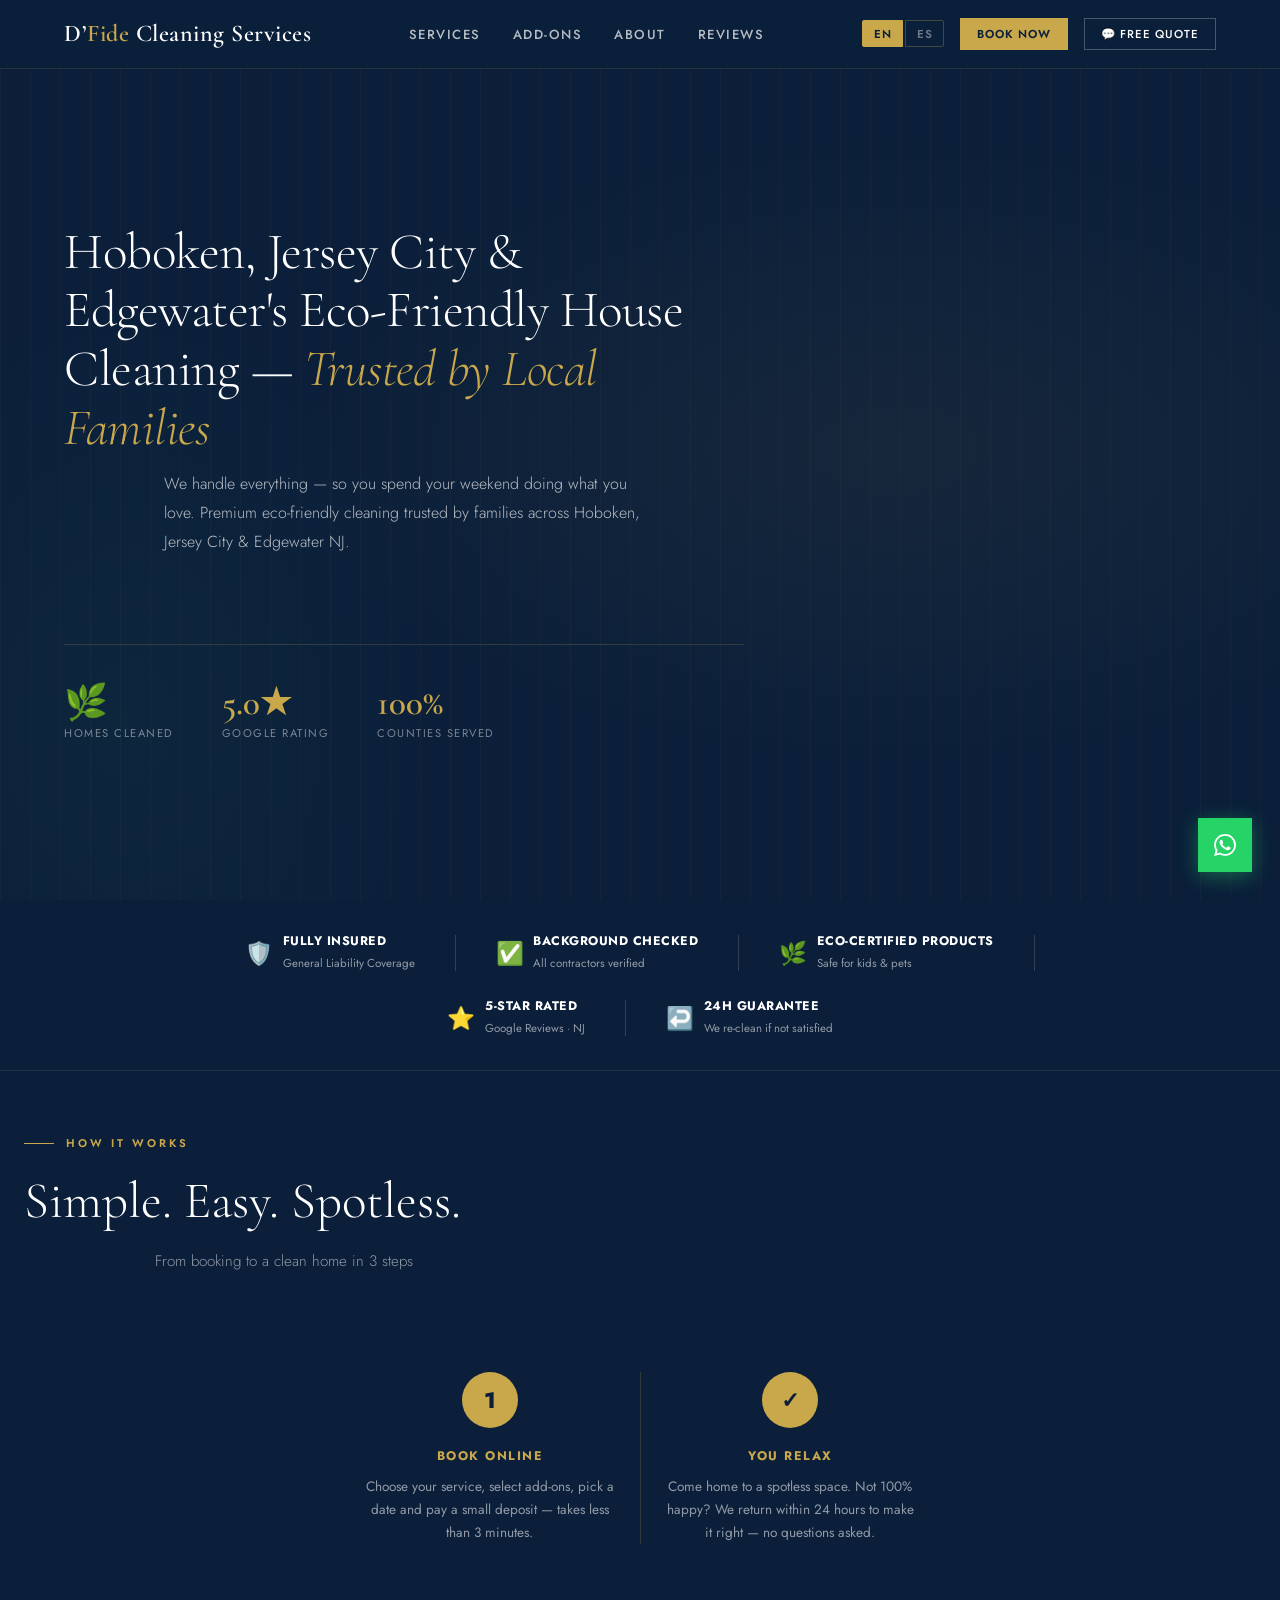
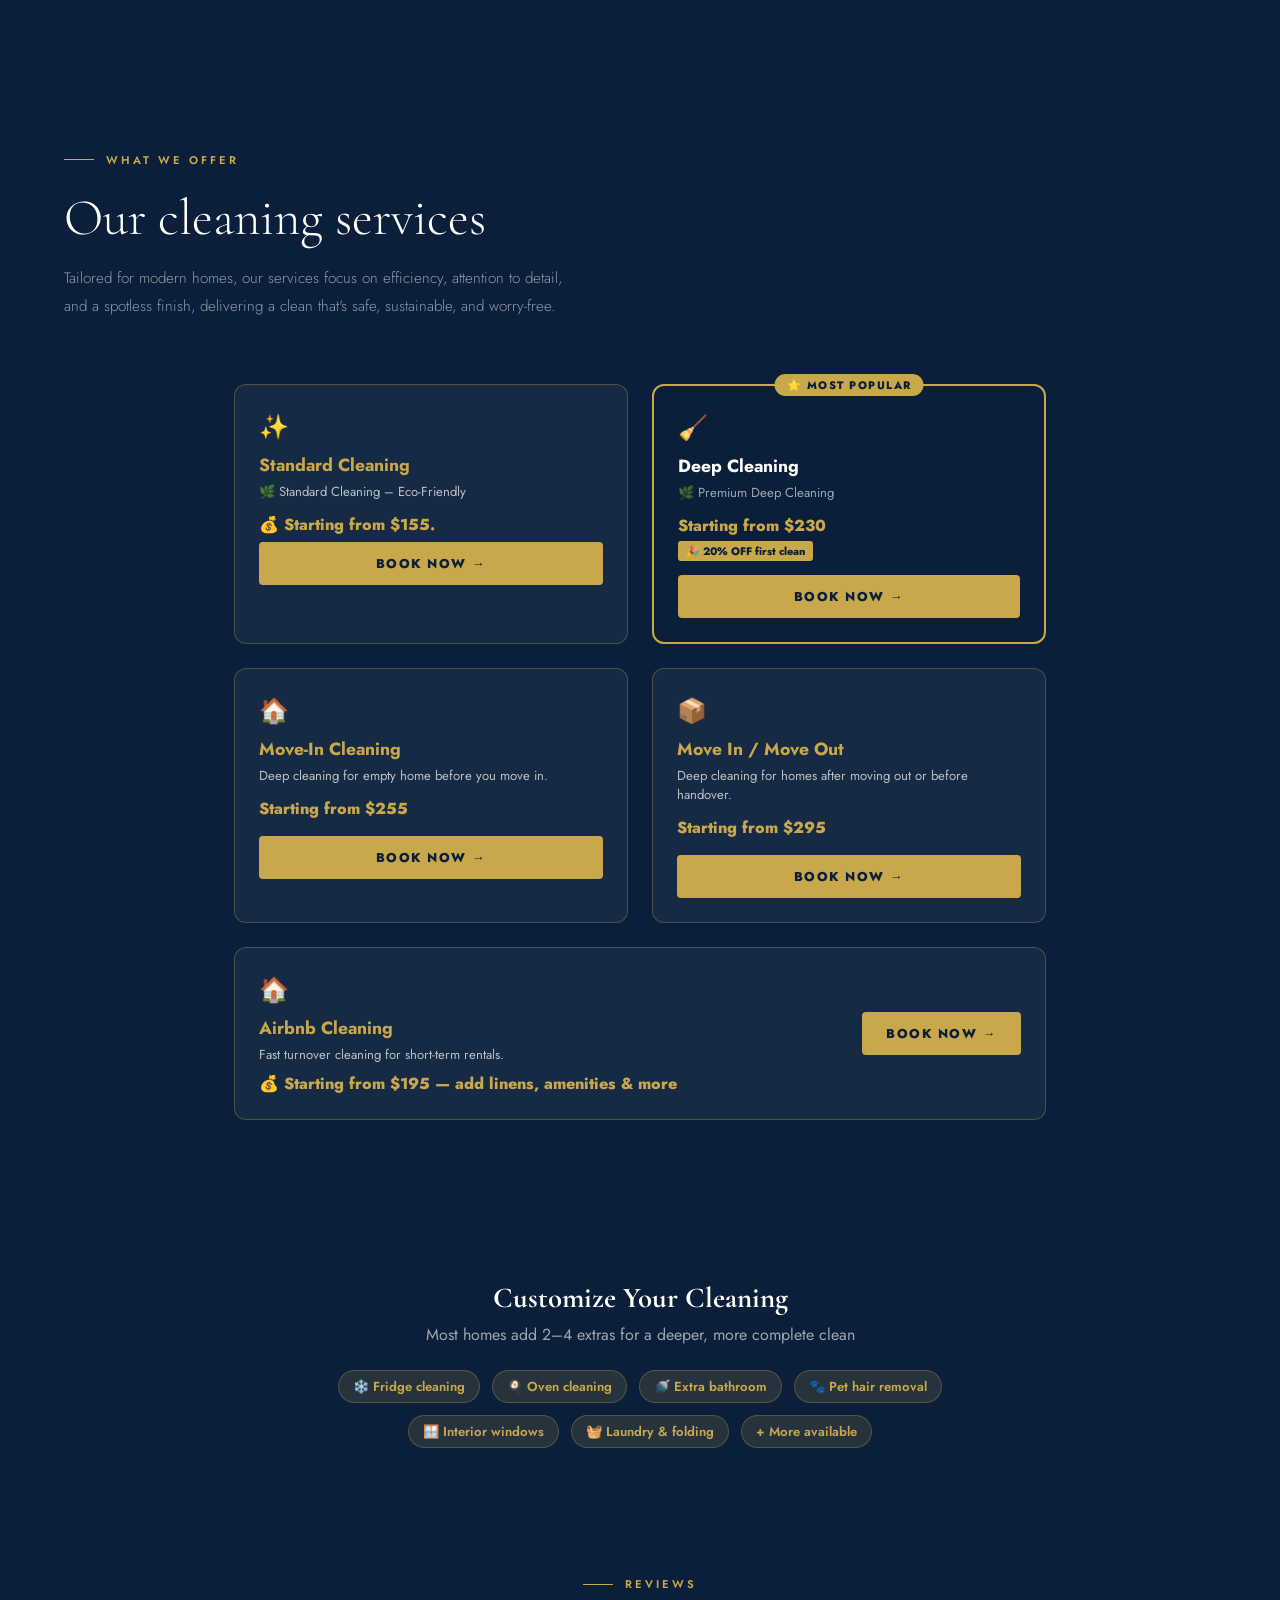
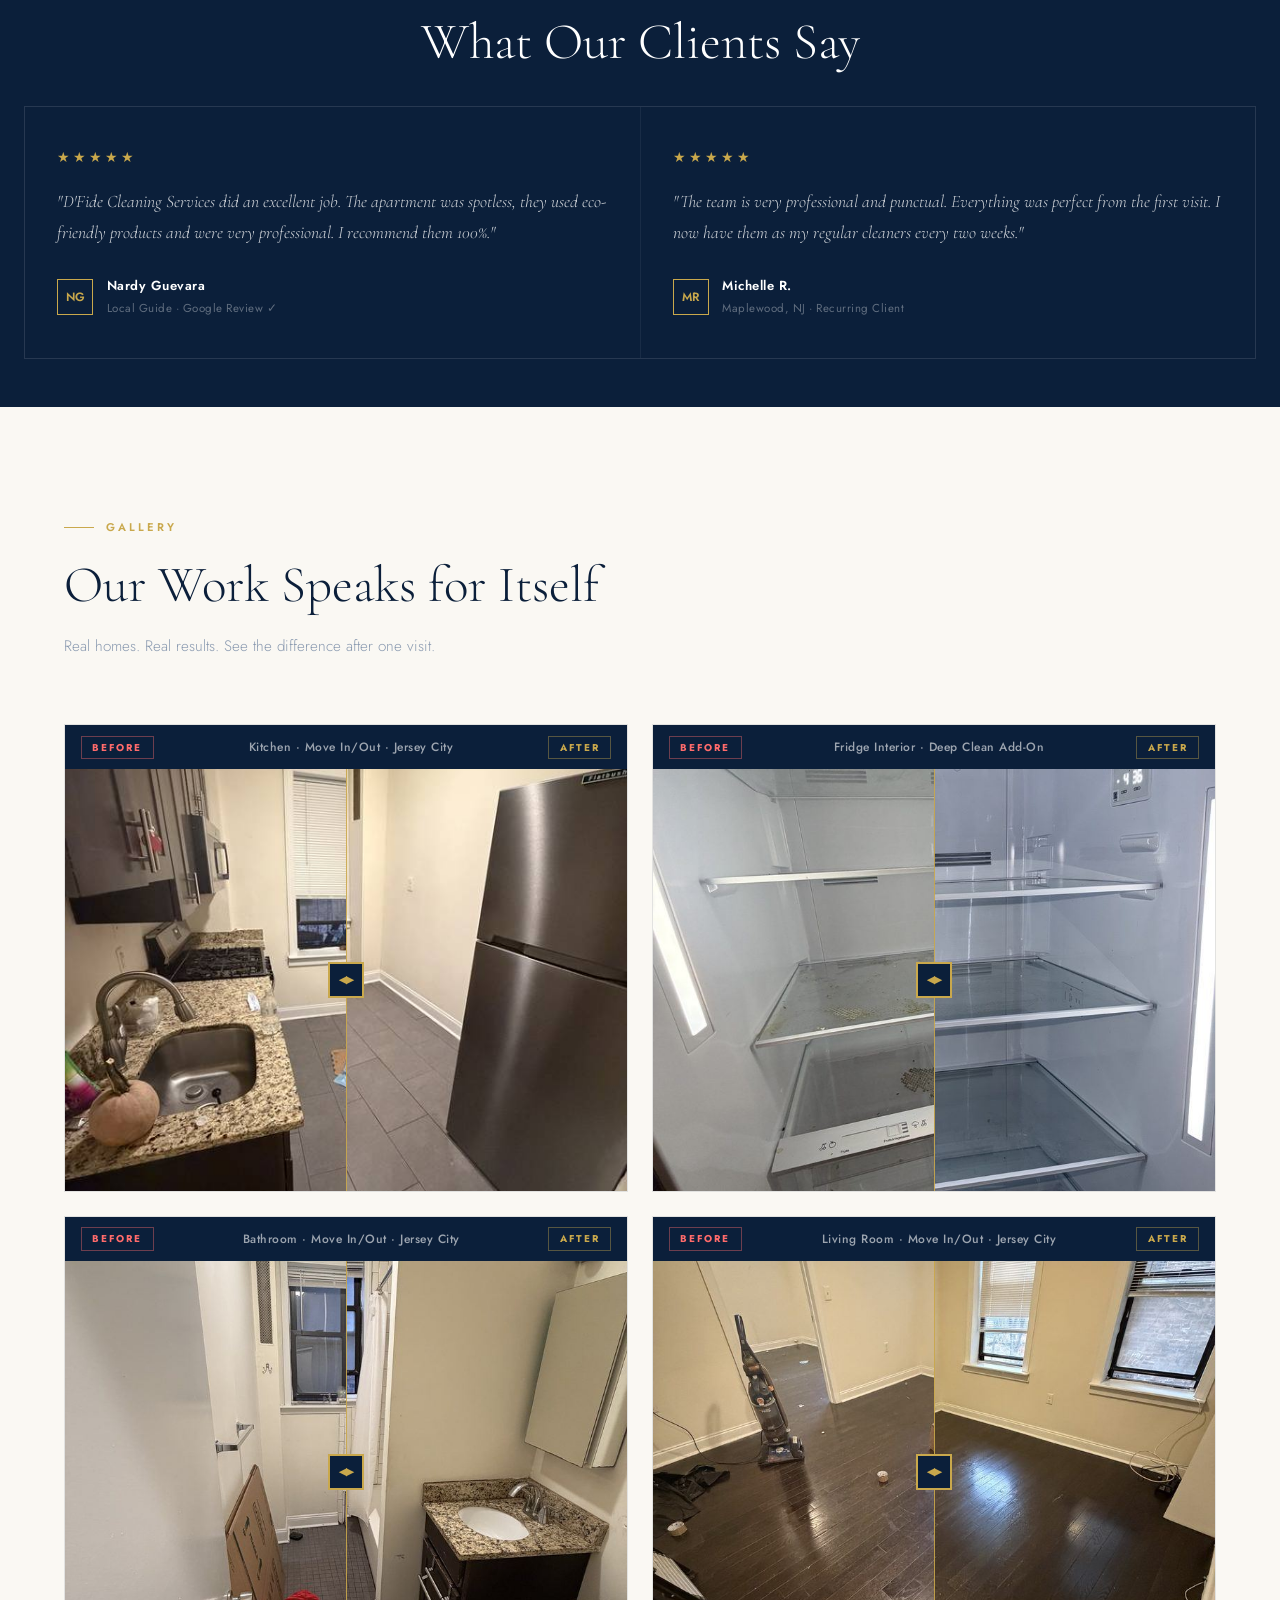
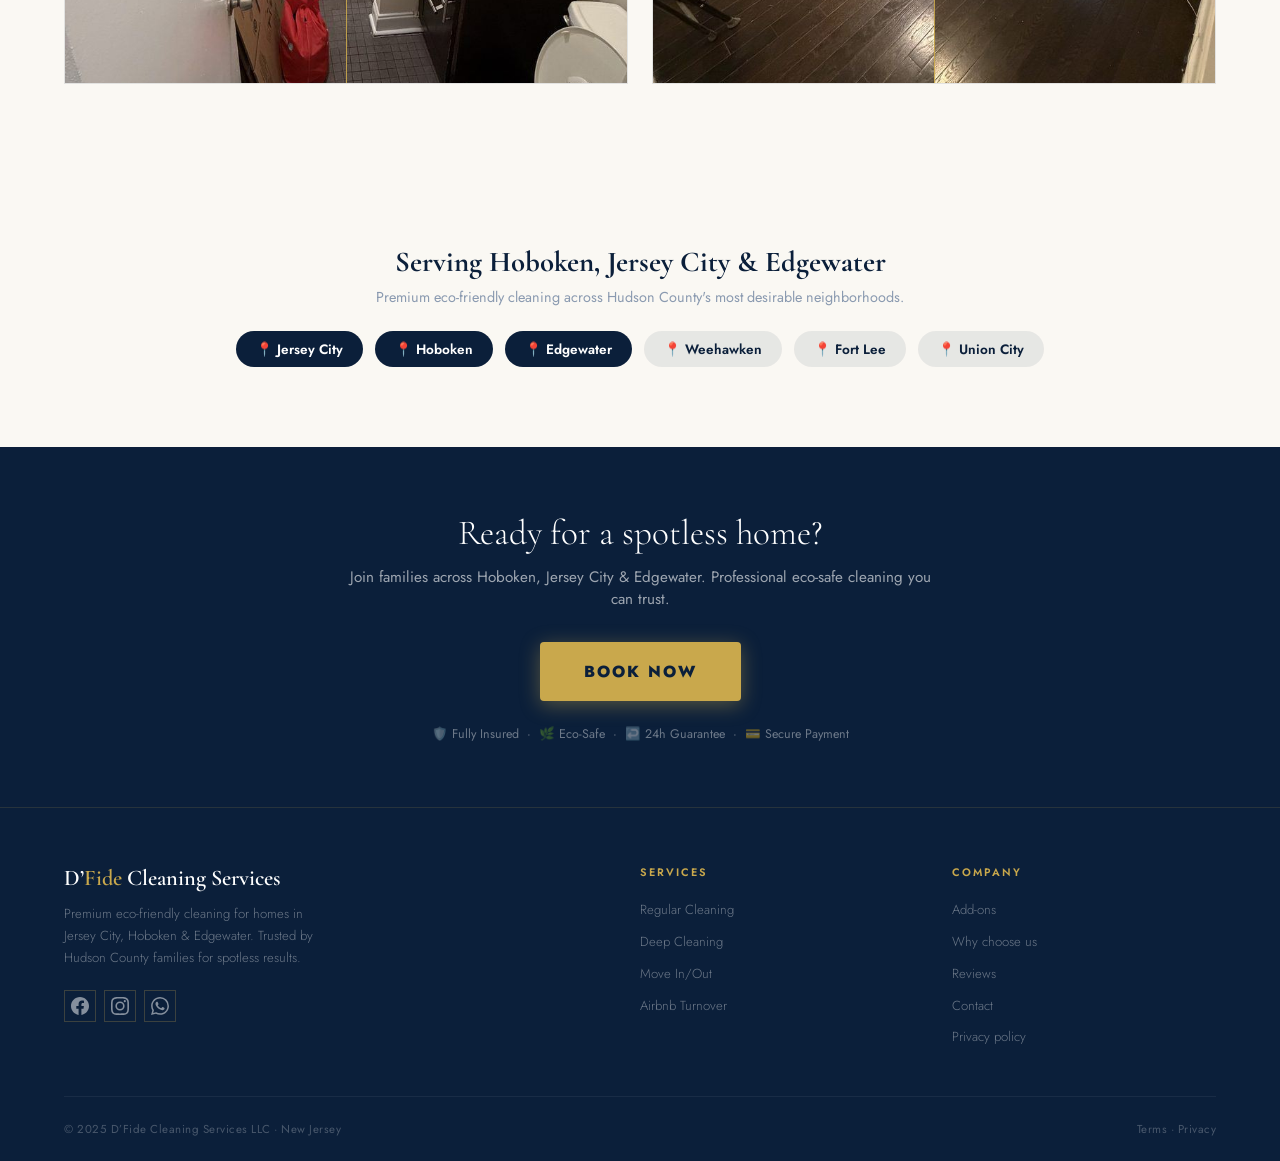
==== commit cfcb7705: "Add files via upload" ====
--- a/index.html
+++ b/index.html
@@ -1,12 +1,4 @@
-<,
-    "contact-h3":"Hablemos sobre tu hogar",
-    "contact-p":"Cuéntanos qué necesitas y diseñamos el servicio ideal. Respondemos en menos de una hora.",
-    "label-hours":"Horario","contact-hours":"Lunes a Sábado, 8:00 am – 6:00 pm",
-    "label-coverage":"Cobertura","contact-coverage":"Hoboken · Jersey City · Edgewater · Hudson County, NJ",
-    "btn-wa":"Escríbenos por WhatsApp",
-    "label-name":"Nombre completo","label-email":"Correo electrónico","label-phone":"Teléfono",
-    "label-address":"Dirección","label-service":"Tipo de limpieza",
-    "label-date":"Fecha deseada","label-message":"Mensaje adicional" !DOCTYPE html>
+<!DOCTYPE html>
 <html lang="en">
 <head>
 <meta charset="UTF-8">
@@ -1624,7 +1616,7 @@
 
   <!-- SPA Progress Bar (booking steps) -->
   <div class="spa-progress" id="spa-progress-bar">
-    <span class="spa-progress-label" id="spa-step-label">Step 1 of 5</span>
+    <span class="spa-progress-label" id="spa-step-label">Step 1 of 3</span>
     <div class="spa-progress-track">
       <div class="spa-progress-fill" id="spa-progress-fill"></div>
     </div>
@@ -1632,8 +1624,6 @@
       <div class="spa-dot active" data-step="1"></div>
       <div class="spa-dot" data-step="2"></div>
       <div class="spa-dot" data-step="3"></div>
-      <div class="spa-dot" data-step="4"></div>
-      <div class="spa-dot" data-step="5"></div>
     </div>
   </div>
 
@@ -1703,18 +1693,16 @@
     <!-- Progress Bar -->
     <div style="margin-bottom:20px">
       <div style="display:flex;justify-content:space-between;align-items:center;margin-bottom:8px">
-        <span id="step-label" style="font-size:13px;font-weight:600;color:var(--gold)">Step 1 of 5 — Service</span>
+        <span id="step-label" style="font-size:13px;font-weight:600;color:var(--gold)">Step 1 of 3 — Service, Rooms & Bathrooms</span>
         <span id="step-pct" style="font-size:12px;color:rgba(255,255,255,.5)">20%</span>
       </div>
       <div style="background:rgba(255,255,255,.1);border-radius:20px;height:4px;overflow:hidden">
-        <div id="progress-bar" style="background:var(--gold);height:100%;width:20%;border-radius:20px;transition:width .4s ease"></div>
+        <div id="progress-bar" style="background:var(--gold);height:100%;width:33%;border-radius:20px;transition:width .4s ease"></div>
       </div>
       <div class="step-row" style="margin-top:12px">
         <div class="dot active" id="d1">1</div><div class="line" id="l1"></div>
         <div class="dot" id="d2">2</div><div class="line" id="l2"></div>
-        <div class="dot" id="d3">3</div><div class="line" id="l3"></div>
-        <div class="dot" id="d4">4</div><div class="line" id="l4"></div>
-        <div class="dot" id="d5">5</div>
+        <div class="dot" id="d3">3</div>
       </div>
     </div>
     
@@ -1829,27 +1817,49 @@
         <div id="plan-note" style="font-size:11px;color:var(--gold);margin-top:8px;text-align:center;min-height:16px"></div>
       </div>
 
-      <button class="btn btn-g" id="s1-next" style="display:none" onclick="goStep(2)">Continue → Add Extras</button>
-    </div>
-
-    <!-- STEP 2 -->
-    <div class="bk-step" id="s2">
-      <!-- BATHROOMS -->
-      <div class="card" style="margin-bottom:12px">
-        <h3>🚿 Bathrooms <span style="font-size:12px;font-weight:400;color:rgba(255,255,255,.4)">(1 included in base price)</span></h3>
+      <!-- BATHROOMS — shown after service selected -->
+      <div class="card" id="bath-sec" style="display:none">
+        <h3>🚿 Bathrooms</h3>
+        <div style="font-size:12px;color:var(--gold);background:rgba(201,168,76,.08);border:1px solid rgba(201,168,76,.2);border-radius:6px;padding:8px 10px;margin-bottom:10px">
+          🎁 1 bathroom included free — add more below
+        </div>
         <div class="sz-row" id="bath-row" style="margin-bottom:8px">
           <button class="sz-btn sel" onclick="selBath(1,this)"><span class="n">1</span><span class="l">Free</span></button>
-          <button class="sz-btn" onclick="selBath(2,this)"><span class="n">2</span><span class="l" id="bath-lbl-2">+$50</span></button>
-          <button class="sz-btn" onclick="selBath(3,this)"><span class="n">3</span><span class="l" id="bath-lbl-3">+$100</span></button>
-          <button class="sz-btn" onclick="selBath(4,this)"><span class="n">4</span><span class="l" id="bath-lbl-4">+$150</span></button>
-          <button class="sz-btn" onclick="selBath(5,this)"><span class="n">5</span><span class="l" id="bath-lbl-5">+$200</span></button>
-          <button class="sz-btn" onclick="selBath(6,this)"><span class="n">6+</span><span class="l" id="bath-lbl-6">+$250</span></button>
+          <button class="sz-btn" onclick="selBath(2,this)"><span class="n">2</span><span class="l" id="bath-lbl-2">+$65</span></button>
+          <button class="sz-btn" onclick="selBath(3,this)"><span class="n">3</span><span class="l" id="bath-lbl-3">+$130</span></button>
+          <button class="sz-btn" onclick="selBath(4,this)"><span class="n">4</span><span class="l" id="bath-lbl-4">+$195</span></button>
+          <button class="sz-btn" onclick="selBath(5,this)"><span class="n">5</span><span class="l" id="bath-lbl-5">+$260</span></button>
+          <button class="sz-btn" onclick="selBath(6,this)"><span class="n">6+</span><span class="l" id="bath-lbl-6">+$325</span></button>
         </div>
         <div id="bath-charge-note" style="display:none;font-size:12px;color:var(--gold);padding:6px 10px;background:rgba(201,168,76,.08);border-radius:6px">
           Extra bathrooms: <strong id="bath-charge-amt"></strong>
         </div>
       </div>
 
+      <!-- PRECIO PROMINENTE — visible en paso 1 al seleccionar servicio -->
+      <div id="s1-price-bar" style="display:none;position:sticky;bottom:60px;z-index:10;background:linear-gradient(135deg,rgba(11,31,58,.97),rgba(8,24,45,.97));border:1.5px solid rgba(201,168,76,.4);border-radius:12px;padding:14px 16px;margin-top:12px;display:none;justify-content:space-between;align-items:center;box-shadow:0 4px 24px rgba(0,0,0,.4)">
+        <div>
+          <div style="font-size:11px;color:rgba(255,255,255,.5);margin-bottom:2px">Estimated Total</div>
+          <div id="s1-price-big" style="font-size:28px;font-weight:800;color:var(--gold);font-family:'Playfair Display',serif;line-height:1">$0</div>
+        </div>
+        <div style="text-align:right">
+          <div style="font-size:11px;color:rgba(255,255,255,.5);margin-bottom:2px">50% Deposit</div>
+          <div id="s1-deposit-big" style="font-size:18px;font-weight:700;color:rgba(255,255,255,.8)">$0</div>
+        </div>
+      </div>
+
+      <!-- REFERRAL CODE en paso 1 -->
+      <div id="ref-sec" style="display:none" class="card">
+        <h3>🎁 Have a Referral Code?</h3>
+        <input type="text" id="ref-input" placeholder="e.g. DFIDE-ABC123" style="text-transform:uppercase">
+        <div id="ref-status" style="font-size:12px;margin-top:6px"></div>
+      </div>
+
+      <button class="btn btn-g" id="s1-next" style="display:none" onclick="goStep(2)">Continue → Extras & Windows</button>
+    </div>
+
+    <!-- STEP 2: EXTRAS + WINDOWS -->
+    <div class="bk-step" id="s2">
       <div class="card">
         <h3>➕ Add Extras <span style="font-size:12px;font-weight:400;color:var(--g400)">(Optional)</span></h3>
         <div style="background:rgba(201,168,76,.1);border:1px solid rgba(201,168,76,.3);border-radius:8px;padding:11px;margin-bottom:14px;font-size:12px;color:rgba(255,255,255,.85)">
@@ -1857,6 +1867,58 @@
         </div>
         <div id="ext-list"></div>
       </div>
+
+      <!-- WINDOWS -->
+      <div class="card">
+        <h3>🪟 Windows & Glass</h3>
+        <p style="font-size:12px;color:rgba(255,255,255,.5);margin-bottom:1rem">Select quantities for each window type</p>
+        <div style="display:flex;flex-direction:column;gap:10px">
+          <div style="display:flex;align-items:center;justify-content:space-between;padding:12px;background:rgba(255,255,255,.05);border-radius:8px;border:1px solid rgba(255,255,255,.1)">
+            <div><div style="font-weight:600;font-size:14px">🪟 Regular Windows</div><div style="font-size:11px;color:rgba(255,255,255,.4)">Standard size · $15 each</div></div>
+            <div style="display:flex;align-items:center;gap:10px">
+              <button onclick="adjWin('regular',-1)" style="width:32px;height:32px;border-radius:50%;background:rgba(255,255,255,.1);border:1px solid rgba(255,255,255,.2);color:#fff;font-size:18px;cursor:pointer;display:flex;align-items:center;justify-content:center">−</button>
+              <span id="wcount-regular" style="font-size:18px;font-weight:800;color:var(--gold);min-width:24px;text-align:center">0</span>
+              <button onclick="adjWin('regular',1)" style="width:32px;height:32px;border-radius:50%;background:var(--gold);border:none;color:var(--navy);font-size:18px;cursor:pointer;display:flex;align-items:center;justify-content:center">+</button>
+            </div>
+          </div>
+          <div style="display:flex;align-items:center;justify-content:space-between;padding:12px;background:rgba(255,255,255,.05);border-radius:8px;border:1px solid rgba(255,255,255,.1)">
+            <div><div style="font-weight:600;font-size:14px">🔲 Large Windows</div><div style="font-size:11px;color:rgba(255,255,255,.4)">Door size · $30 each</div></div>
+            <div style="display:flex;align-items:center;gap:10px">
+              <button onclick="adjWin('large',-1)" style="width:32px;height:32px;border-radius:50%;background:rgba(255,255,255,.1);border:1px solid rgba(255,255,255,.2);color:#fff;font-size:18px;cursor:pointer;display:flex;align-items:center;justify-content:center">−</button>
+              <span id="wcount-large" style="font-size:18px;font-weight:800;color:var(--gold);min-width:24px;text-align:center">0</span>
+              <button onclick="adjWin('large',1)" style="width:32px;height:32px;border-radius:50%;background:var(--gold);border:none;color:var(--navy);font-size:18px;cursor:pointer;display:flex;align-items:center;justify-content:center">+</button>
+            </div>
+          </div>
+          <div style="display:flex;align-items:center;justify-content:space-between;padding:12px;background:rgba(255,255,255,.05);border-radius:8px;border:1px solid rgba(255,255,255,.1)">
+            <div><div style="font-weight:600;font-size:14px">🏙️ Glass Walls / Floor-to-Ceiling</div><div style="font-size:11px;color:rgba(255,255,255,.4)">Large panels · $70 each</div></div>
+            <div style="display:flex;align-items:center;gap:10px">
+              <button onclick="adjWin('ftc',-1)" style="width:32px;height:32px;border-radius:50%;background:rgba(255,255,255,.1);border:1px solid rgba(255,255,255,.2);color:#fff;font-size:18px;cursor:pointer;display:flex;align-items:center;justify-content:center">−</button>
+              <span id="wcount-ftc" style="font-size:18px;font-weight:800;color:var(--gold);min-width:24px;text-align:center">0</span>
+              <button onclick="adjWin('ftc',1)" style="width:32px;height:32px;border-radius:50%;background:var(--gold);border:none;color:var(--navy);font-size:18px;cursor:pointer;display:flex;align-items:center;justify-content:center">+</button>
+            </div>
+          </div>
+          <div style="display:flex;align-items:center;justify-content:space-between;padding:12px;background:rgba(255,255,255,.05);border-radius:8px;border:1px solid rgba(255,255,255,.1)">
+            <div><div style="font-weight:600;font-size:14px">🏗️ Balcony Glass Railing</div><div style="font-size:11px;color:rgba(255,255,255,.4)">Both sides · $65 per balcony</div></div>
+            <div style="display:flex;align-items:center;gap:10px">
+              <button onclick="adjWin('balcony',-1)" style="width:32px;height:32px;border-radius:50%;background:rgba(255,255,255,.1);border:1px solid rgba(255,255,255,.2);color:#fff;font-size:18px;cursor:pointer;display:flex;align-items:center;justify-content:center">−</button>
+              <span id="wcount-balcony" style="font-size:18px;font-weight:800;color:var(--gold);min-width:24px;text-align:center">0</span>
+              <button onclick="adjWin('balcony',1)" style="width:32px;height:32px;border-radius:50%;background:var(--gold);border:none;color:var(--navy);font-size:18px;cursor:pointer;display:flex;align-items:center;justify-content:center">+</button>
+            </div>
+          </div>
+          <div style="display:flex;align-items:center;justify-content:space-between;padding:12px;background:rgba(255,255,255,.05);border-radius:8px;border:1px solid rgba(255,255,255,.1)">
+            <div><div style="font-weight:600;font-size:14px">🏗️ Corner Balcony Railing</div><div style="font-size:11px;color:rgba(255,255,255,.4)">Both sides · $110 per balcony</div></div>
+            <div style="display:flex;align-items:center;gap:10px">
+              <button onclick="adjWin('cornerbalcony',-1)" style="width:32px;height:32px;border-radius:50%;background:rgba(255,255,255,.1);border:1px solid rgba(255,255,255,.2);color:#fff;font-size:18px;cursor:pointer;display:flex;align-items:center;justify-content:center">−</button>
+              <span id="wcount-cornerbalcony" style="font-size:18px;font-weight:800;color:var(--gold);min-width:24px;text-align:center">0</span>
+              <button onclick="adjWin('cornerbalcony',1)" style="width:32px;height:32px;border-radius:50%;background:var(--gold);border:none;color:var(--navy);font-size:18px;cursor:pointer;display:flex;align-items:center;justify-content:center">+</button>
+            </div>
+          </div>
+        </div>
+        <div id="win-total-note" style="display:none;margin-top:10px;font-size:12px;color:var(--gold);padding:8px 10px;background:rgba(201,168,76,.08);border-radius:6px">
+          Windows total: <strong id="win-total-amt"></strong>
+        </div>
+      </div>
+
       <div class="pbox">
         <h3>Price Summary</h3>
         <div class="pl"><span>Base Price</span><span id="sb">$0</span></div>
@@ -1867,124 +1929,11 @@
         <div class="pl" style="font-size:11px;color:rgba(255,255,255,.5)"><span>Balance due day of service</span><span id="sbl">$0</span></div>
       </div>
       <button class="btn btn-o" onclick="goStep(1)" style="display:none">← Back</button>
-      <button class="btn btn-g" onclick="goStep('win')" style="display:none">Continue → Windows</button>
+      <button class="btn btn-g" onclick="goStep(3)" style="display:none">Continue → Schedule & Payment</button>
     </div>
 
-
-    <!-- STEP WIN: WINDOWS -->
-    <div class="bk-step" id="step-win">
-      <div class="card">
-        <h3>🪟 Windows & Glass</h3>
-        <p style="font-size:12px;color:rgba(255,255,255,.5);margin-bottom:1rem">Select quantities for each window type</p>
-
-        <!-- Window counter rows -->
-        <div style="display:flex;flex-direction:column;gap:10px">
-
-          <!-- Regular Windows $15 each -->
-          <div style="display:flex;align-items:center;justify-content:space-between;padding:12px;background:rgba(255,255,255,.05);border-radius:8px;border:1px solid rgba(255,255,255,.1)">
-            <div>
-              <div style="font-weight:600;font-size:14px">🪟 Regular Windows</div>
-              <div style="font-size:11px;color:rgba(255,255,255,.4)">Standard size · $15 each</div>
-            </div>
-            <div style="display:flex;align-items:center;gap:10px">
-              <button onclick="adjWin('regular',-1)" style="width:32px;height:32px;border-radius:50%;background:rgba(255,255,255,.1);border:1px solid rgba(255,255,255,.2);color:#fff;font-size:18px;cursor:pointer;display:flex;align-items:center;justify-content:center">−</button>
-              <span id="wcount-regular" style="font-size:18px;font-weight:800;color:var(--gold);min-width:24px;text-align:center">0</span>
-              <button onclick="adjWin('regular',1)" style="width:32px;height:32px;border-radius:50%;background:var(--gold);border:none;color:var(--navy);font-size:18px;cursor:pointer;display:flex;align-items:center;justify-content:center">+</button>
-            </div>
-          </div>
-
-          <!-- Large Windows $30 each -->
-          <div style="display:flex;align-items:center;justify-content:space-between;padding:12px;background:rgba(255,255,255,.05);border-radius:8px;border:1px solid rgba(255,255,255,.1)">
-            <div>
-              <div style="font-weight:600;font-size:14px">🔲 Large Windows</div>
-              <div style="font-size:11px;color:rgba(255,255,255,.4)">Door size · $30 each</div>
-            </div>
-            <div style="display:flex;align-items:center;gap:10px">
-              <button onclick="adjWin('large',-1)" style="width:32px;height:32px;border-radius:50%;background:rgba(255,255,255,.1);border:1px solid rgba(255,255,255,.2);color:#fff;font-size:18px;cursor:pointer;display:flex;align-items:center;justify-content:center">−</button>
-              <span id="wcount-large" style="font-size:18px;font-weight:800;color:var(--gold);min-width:24px;text-align:center">0</span>
-              <button onclick="adjWin('large',1)" style="width:32px;height:32px;border-radius:50%;background:var(--gold);border:none;color:var(--navy);font-size:18px;cursor:pointer;display:flex;align-items:center;justify-content:center">+</button>
-            </div>
-          </div>
-
-          <!-- Glass Walls / FTC $70 each -->
-          <div style="display:flex;align-items:center;justify-content:space-between;padding:12px;background:rgba(255,255,255,.05);border-radius:8px;border:1px solid rgba(255,255,255,.1)">
-            <div>
-              <div style="font-weight:600;font-size:14px">🏙️ Glass Walls / Floor-to-Ceiling</div>
-              <div style="font-size:11px;color:rgba(255,255,255,.4)">Large panels · $70 each</div>
-            </div>
-            <div style="display:flex;align-items:center;gap:10px">
-              <button onclick="adjWin('ftc',-1)" style="width:32px;height:32px;border-radius:50%;background:rgba(255,255,255,.1);border:1px solid rgba(255,255,255,.2);color:#fff;font-size:18px;cursor:pointer;display:flex;align-items:center;justify-content:center">−</button>
-              <span id="wcount-ftc" style="font-size:18px;font-weight:800;color:var(--gold);min-width:24px;text-align:center">0</span>
-              <button onclick="adjWin('ftc',1)" style="width:32px;height:32px;border-radius:50%;background:var(--gold);border:none;color:var(--navy);font-size:18px;cursor:pointer;display:flex;align-items:center;justify-content:center">+</button>
-            </div>
-          </div>
-
-          <!-- Balcony Glass Railing $65 -->
-          <div style="display:flex;align-items:center;justify-content:space-between;padding:12px;background:rgba(255,255,255,.05);border-radius:8px;border:1px solid rgba(255,255,255,.1)">
-            <div>
-              <div style="font-weight:600;font-size:14px">🏗️ Balcony Glass Railing</div>
-              <div style="font-size:11px;color:rgba(255,255,255,.4)">Both sides · $65 per balcony</div>
-            </div>
-            <div style="display:flex;align-items:center;gap:10px">
-              <button onclick="adjWin('balcony',-1)" style="width:32px;height:32px;border-radius:50%;background:rgba(255,255,255,.1);border:1px solid rgba(255,255,255,.2);color:#fff;font-size:18px;cursor:pointer;display:flex;align-items:center;justify-content:center">−</button>
-              <span id="wcount-balcony" style="font-size:18px;font-weight:800;color:var(--gold);min-width:24px;text-align:center">0</span>
-              <button onclick="adjWin('balcony',1)" style="width:32px;height:32px;border-radius:50%;background:var(--gold);border:none;color:var(--navy);font-size:18px;cursor:pointer;display:flex;align-items:center;justify-content:center">+</button>
-            </div>
-          </div>
-
-          <!-- Corner Balcony Glass Railing $110 -->
-          <div style="display:flex;align-items:center;justify-content:space-between;padding:12px;background:rgba(255,255,255,.05);border-radius:8px;border:1px solid rgba(255,255,255,.1)">
-            <div>
-              <div style="font-weight:600;font-size:14px">🏗️ Corner Balcony Railing</div>
-              <div style="font-size:11px;color:rgba(255,255,255,.4)">Both sides · $110 per balcony</div>
-            </div>
-            <div style="display:flex;align-items:center;gap:10px">
-              <button onclick="adjWin('cornerbalcony',-1)" style="width:32px;height:32px;border-radius:50%;background:rgba(255,255,255,.1);border:1px solid rgba(255,255,255,.2);color:#fff;font-size:18px;cursor:pointer;display:flex;align-items:center;justify-content:center">−</button>
-              <span id="wcount-cornerbalcony" style="font-size:18px;font-weight:800;color:var(--gold);min-width:24px;text-align:center">0</span>
-              <button onclick="adjWin('cornerbalcony',1)" style="width:32px;height:32px;border-radius:50%;background:var(--gold);border:none;color:var(--navy);font-size:18px;cursor:pointer;display:flex;align-items:center;justify-content:center">+</button>
-            </div>
-          </div>
-
-        </div>
-
-        <!-- Live price -->
-        <div style="margin-top:16px;padding:12px;background:rgba(201,168,76,.08);border-radius:8px;border:1px solid rgba(201,168,76,.2)">
-          <div style="display:flex;justify-content:space-between;margin-bottom:4px">
-            <span style="font-size:13px;color:rgba(255,255,255,.5)">Windows total</span>
-            <span style="font-size:18px;font-weight:800;color:var(--gold)" id="win-total-display">$0</span>
-          </div>
-          <div id="win-breakdown" style="font-size:11px;color:rgba(255,255,255,.4)"></div>
-        </div>
-      </div>
-    </div>
-
-    <!-- STEP 3 -->
+    <!-- STEP 3: DATOS + FECHA + TIP + PAGO -->
     <div class="bk-step" id="s3">
-      <div class="card">
-        <h3>💰 Add a Tip for Your Cleaner</h3>
-        <p style="font-size:12px;color:var(--g600);margin-bottom:12px">100% goes directly to your cleaning professional</p>
-        <div class="tip-grid">
-          <button class="tip-btn" onclick="selTip(0,this)">No tip</button>
-          <button class="tip-btn sel" onclick="selTip(10,this)">$10</button>
-          <button class="tip-btn" onclick="selTip(15,this)">$15</button>
-          <button class="tip-btn" onclick="selTip(20,this)">$20</button>
-          <button class="tip-btn" onclick="selTip('custom',this)">Custom</button>
-        </div>
-        <div id="custom-tip" style="display:none;margin-top:10px">
-          <input type="number" placeholder="Enter tip amount" oninput="b.tip=parseFloat(this.value)||0">
-        </div>
-      </div>
-      <div class="card">
-        <h3>🎁 Have a Referral Code?</h3>
-        <input type="text" id="ref-input" placeholder="e.g. DFIDE-ABC123" style="text-transform:uppercase">
-        <div id="ref-status" style="font-size:12px;margin-top:6px"></div>
-      </div>
-      <button class="btn btn-o" onclick="goStep(2)" style="display:none">← Back</button>
-      <button class="btn btn-g" onclick="goStep(4)" style="display:none">Continue → Schedule & Details</button>
-    </div>
-
-    <!-- STEP 4 -->
-    <div class="bk-step" id="s4">
       <div class="card">
         <h3>📅 Schedule</h3>
         <div class="frow">
@@ -2026,13 +1975,24 @@
         </div>
         <div class="fg"><label>Special Instructions</label><textarea id="b-notes" rows="2" placeholder="Gate code, pets, areas to focus on..."></textarea></div>
       </div>
-      <button class="btn btn-o" onclick="goStep(3)" style="display:none">← Back</button>
-      <button class="btn btn-g" onclick="goStep(5)" style="display:none">Continue → Review & Pay</button>
-    </div>
-
-    <!-- STEP 5 -->
-    <div class="bk-step" id="s5">
-      <div class="card"><h3>Booking Review</h3><div id="rev-content" style="font-size:13px"></div></div>
+
+      <!-- TIP — justo antes del pago -->
+      <div class="card">
+        <h3>💰 Add a Tip for Your Cleaner</h3>
+        <p style="font-size:12px;color:var(--g600);margin-bottom:12px">100% goes directly to your cleaning professional</p>
+        <div class="tip-grid">
+          <button class="tip-btn" onclick="selTip(0,this)">No tip</button>
+          <button class="tip-btn sel" onclick="selTip(10,this)">$10</button>
+          <button class="tip-btn" onclick="selTip(15,this)">$15</button>
+          <button class="tip-btn" onclick="selTip(20,this)">$20</button>
+          <button class="tip-btn" onclick="selTip('custom',this)">Custom</button>
+        </div>
+        <div id="custom-tip" style="display:none;margin-top:10px">
+          <input type="number" placeholder="Enter tip amount" oninput="b.tip=parseFloat(this.value)||0;calcP()">
+        </div>
+      </div>
+
+      <!-- PAYMENT SUMMARY (reemplaza al review) -->
       <div class="pbox">
         <h3>Payment Summary</h3>
         <div class="pl"><span>Service Total</span><span id="pt">$0</span></div>
@@ -2040,11 +2000,11 @@
         <div class="pl dep"><span>💳 Deposit Due Now (50%)</span><span id="pdep">$0</span></div>
         <div class="pl" style="font-size:11px;color:rgba(255,255,255,.5)"><span>Balance due day of service</span><span id="pbal">$0</span></div>
       </div>
+
+      <!-- PAGO -->
       <div class="card">
         <h3>🔒 Secure Payment</h3>
         <p style="font-size:13px;color:var(--g600);margin-bottom:12px">Your 50% deposit secures your booking. Balance due on service day.</p>
-
-        <!-- Apple Pay / Google Pay button -->
         <div id="prb-container" style="display:none;margin-bottom:12px">
           <div id="payment-request-button"></div>
           <div style="text-align:center;font-size:11px;color:rgba(255,255,255,.3);margin:10px 0;position:relative">
@@ -2052,37 +2012,22 @@
             <div style="position:absolute;top:50%;left:0;right:0;height:1px;background:rgba(255,255,255,.1)"></div>
           </div>
         </div>
-        <!-- Card input -->
         <div id="stripe-el" style="background:rgba(255,255,255,.06);border:1.5px solid rgba(255,255,255,.2);border-radius:8px;padding:14px;min-height:46px"></div>
         <div id="stripe-err" style="color:var(--red);font-size:12px;margin-top:6px"></div>
-
-        <!-- Trust badges -->
         <div style="display:grid;grid-template-columns:1fr 1fr 1fr;gap:8px;margin-top:14px;text-align:center">
-          <div style="padding:8px;background:rgba(255,255,255,.04);border-radius:6px;border:1px solid rgba(255,255,255,.08)">
-            <div style="font-size:16px">🔒</div>
-            <div style="font-size:10px;color:rgba(255,255,255,.5);margin-top:2px">256-bit SSL</div>
-          </div>
-          <div style="padding:8px;background:rgba(255,255,255,.04);border-radius:6px;border:1px solid rgba(255,255,255,.08)">
-            <div style="font-size:16px">🌿</div>
-            <div style="font-size:10px;color:rgba(255,255,255,.5);margin-top:2px">100% Guarantee</div>
-          </div>
-          <div style="padding:8px;background:rgba(255,255,255,.04);border-radius:6px;border:1px solid rgba(255,255,255,.08)">
-            <div style="font-size:16px">💳</div>
-            <div style="font-size:10px;color:rgba(255,255,255,.5);margin-top:2px">No hidden fees</div>
-          </div>
+          <div style="padding:8px;background:rgba(255,255,255,.04);border-radius:6px;border:1px solid rgba(255,255,255,.08)"><div style="font-size:16px">🔒</div><div style="font-size:10px;color:rgba(255,255,255,.5);margin-top:2px">256-bit SSL</div></div>
+          <div style="padding:8px;background:rgba(255,255,255,.04);border-radius:6px;border:1px solid rgba(255,255,255,.08)"><div style="font-size:16px">🌿</div><div style="font-size:10px;color:rgba(255,255,255,.5);margin-top:2px">100% Guarantee</div></div>
+          <div style="padding:8px;background:rgba(255,255,255,.04);border-radius:6px;border:1px solid rgba(255,255,255,.08)"><div style="font-size:16px">💳</div><div style="font-size:10px;color:rgba(255,255,255,.5);margin-top:2px">No hidden fees</div></div>
         </div>
-
-        <!-- Micro-copy -->
         <div style="margin-top:10px;font-size:11px;color:rgba(255,255,255,.35);text-align:center;line-height:1.6">
           🌿 Not satisfied? We re-clean for free.<br>
           💳 Balance only charged after cleaning is complete.<br>
           No cancellation fee if cancelled 24h before service.
         </div>
       </div>
-      <button class="btn btn-o" onclick="goStep(4)" style="display:none">← Back</button>
+      <button class="btn btn-o" onclick="goStep(2)" style="display:none">← Back</button>
       <button class="btn btn-g" id="pay-btn-inline" onclick="submitBooking()" style="display:none">✓ Confirm & Pay Deposit</button>
     </div>
-
     <!-- STICKY MOBILE CTA -->
 <div id="sticky-cta" style="display:none;position:fixed;bottom:0;left:0;right:0;z-index:500;padding:12px 16px;background:linear-gradient(to top,rgba(11,31,58,1) 60%,rgba(11,31,58,0));pointer-events:none">
   <button onclick="openSPA();return false;" style="pointer-events:all;width:100%;background:var(--gold);color:var(--navy);border:none;border-radius:var(--r-sm);padding:16px;font-family:'DM Sans',sans-serif;font-size:15px;font-weight:800;letter-spacing:1px;text-transform:uppercase;cursor:pointer;box-shadow:0 4px 20px rgba(201,168,76,.4)">📅 Book Now — Starting from $235</button>
@@ -2277,7 +2222,7 @@
   moveout:{0:295,1:340,2:410,3:485,4:575,5:665,6:755},
   airbnb:{0:195,1:229,2:265,3:305,4:349,5:389,6:429}
 };
-// Extra bathroom price by service
+// Bathroom price by service
 const BATH_PRICE={standard:65,deep:85,movein:75,moveout:85,airbnb:65};
 // Window prices
 const WIN_PRICE={regular:15,large:30,ftc:70,balcony:65,cornerbalcony:110};
@@ -2320,6 +2265,11 @@
 const SUB_D={once:0,weekly:.15,biweekly:.10,monthly:.05};
 
 const EXTRAS=[
+  {id:'bathrooms',icon:'🚿',name:'Bathroom Type Add-ons',desc:'Select your bathroom types beyond the 1 regular included',items:[
+    {name:'Regular Bathroom',price:65,desc:'Full cleaning — toilet, sink, tub/shower, mirrors & floors'},
+    {name:'Master Bathroom',price:85,desc:'Full cleaning of a larger master bath with detailed sanitization'},
+    {name:'Half Bathroom / Powder Room',price:45,desc:'Toilet and sink only — no tub or shower'},
+  ]},
   {id:'kitchen',icon:'🧼',name:'Kitchen & Appliances',desc:'Deep cleaning inside appliances and cabinets',items:[
     {name:'Oven Interior',price:65,desc:'Racks, walls, door glass — eco-safe'},
     {name:'Fridge Interior',price:75,desc:'Shelves, drawers, walls — eco-safe'},
@@ -2479,9 +2429,13 @@
   b.winPrice=0;
   b.winFtc='';
 
-  // Show size section
+  // Show size + bath + ref sections
   var sizeSec=document.getElementById('size-sec');
   if(sizeSec)sizeSec.style.display='block';
+  var bathSec=document.getElementById('bath-sec');
+  if(bathSec)bathSec.style.display='block';
+  var refSec=document.getElementById('ref-sec');
+  if(refSec)refSec.style.display='block';
 
   // Recurring plan section removed — keep hidden always
   // var subSec=document.getElementById('sub-sec');
@@ -2537,7 +2491,6 @@
   b.baths=n;
   calcP();
   updateBathLabels();
-  // Show charge note
   const bp=BATH_PRICE[b.service]||65;
   const extra=Math.max(0,n-1);
   const note=document.getElementById('bath-charge-note');
@@ -2619,6 +2572,15 @@
   // Update floating price
   const pf=document.getElementById('price-float-val');
   if(pf&&b.total>0){pf.textContent='$'+b.total.toLocaleString();document.getElementById('price-float').style.display='flex';}
+  // Update step 1 big price bar
+  const pb=document.getElementById('s1-price-bar');
+  const pbig=document.getElementById('s1-price-big');
+  const ddep=document.getElementById('s1-deposit-big');
+  if(pb&&b.service){
+    pb.style.display='flex';
+    if(pbig)pbig.textContent='$'+b.total.toLocaleString();
+    if(ddep)ddep.textContent='$'+b.deposit.toLocaleString();
+  }
   }catch(e){console.warn('calcP:',e);}
 }
 
@@ -2705,20 +2667,19 @@
   const back=document.getElementById('sf-back');
   if(!footer)return;
   if(step==='ok'){footer.style.display='none';return;}
+  // Remap legacy steps
+  if(step==='win'||step===4||step===5){step=3;}
   footer.style.display='block';
   const labels={
-    1:{next:'Continue → Add Extras',back:null},
-    2:{next:'Continue → Windows',back:'← Back'},
-    win:{next:'Continue → Add a Tip',back:'← Back to Extras'},
-    3:{next:'Continue → Schedule & Details',back:'← Back'},
-    4:{next:'Continue → Review & Pay',back:'← Back'},
-    5:{next:'✓ Confirm & Pay Deposit',back:'← Back'}
+    1:{next:'Continue → Extras & Windows',back:null},
+    2:{next:'Continue → Schedule & Payment',back:'← Back'},
+    3:{next:'✓ Confirm & Pay Deposit',back:'← Back'}
   };
   const l=labels[step]||labels[1];
   if(l&&l.next){
     next.style.display='block';
     next.textContent=l.next;
-    if(step===5){
+    if(step===3){
       setTimeout(function(){
         try{
           if(!stripe||!window._stripeElems)return;
@@ -2759,10 +2720,6 @@
       next.id='pay-btn';
     } else if(step===1){
       next.style.display='none';
-    } else if(step===2){
-      next.onclick=()=>goStep('win');
-    } else if(step==='win'){
-      next.onclick=()=>nextFromWin();
     } else {
       next.onclick=()=>goStep(step+1);
     }
@@ -2770,44 +2727,44 @@
   if(l&&l.back){
     back.style.display='block';
     back.textContent=l.back;
-    if(step===3){back.onclick=()=>goStep('win');}
-    else if(step==='win'){back.onclick=()=>goStep(2);}
-    else{back.onclick=()=>goStep(step-1);}
+    back.onclick=()=>goStep(step-1);
   } else {
     back.style.display='none';
   }
 }
 
 function goStep(step){
-  // Handle window step
-  if(step==='win'){showWinStep();return;}
+  // Handle legacy 'win' step — now merged into step 2
+  if(step==='win'){goStep(2);return;}
+  // Step 4/5 → remap to 3
+  if(step===4||step===5){step=3;}
   // Update progress bar
-  const labels=['Service','Home Size & Plan','Extras & Tip','Your Details','Review & Pay'];
-  const pct=[20,40,60,80,100];
+  const labels=['Service, Rooms & Bathrooms','Extras, Windows & Tip','Details & Payment'];
+  const pct=[33,66,100];
   const lbl=document.getElementById('step-label');
   const pctEl=document.getElementById('step-pct');
   const bar=document.getElementById('progress-bar');
   const priceFloat=document.getElementById('price-float');
   const priceFloatVal=document.getElementById('price-float-val');
-  if(lbl)lbl.textContent=`Step ${step} of 5 — ${labels[step-1]}`;
+  if(lbl)lbl.textContent=`Step ${step} of 3 — ${labels[step-1]}`;
   if(pctEl)pctEl.textContent=pct[step-1]+'%';
   if(bar)bar.style.width=pct[step-1]+'%';
   if(priceFloat&&step>1&&b.service){priceFloat.style.display='flex';}
   if(priceFloatVal&&b.total>0)priceFloatVal.textContent='$'+b.total.toLocaleString();
   if(step===2){if(!b.service){showNotif('Please select a service','error');return;}buildExt();calcP();}
-  if(step===4){const t=new Date();t.setDate(t.getDate()+1);const di=document.getElementById('b-date');if(di)di.min=t.toISOString().split('T')[0];}
-  if(step===5){
+  if(step===3){
+    const t=new Date();t.setDate(t.getDate()+1);const di=document.getElementById('b-date');if(di)di.min=t.toISOString().split('T')[0];
     const fname=document.getElementById('b-fname').value;
     const email=document.getElementById('b-email').value;
     const date=document.getElementById('b-date').value;
     const addr=document.getElementById('b-addr').value;
     const city=document.getElementById('b-city').value;
-    if(!fname||!email||!date||!addr||!city){showNotif('Please fill in all required fields','error');return;}
-    buildRev();calcP();setTimeout(initStripe,100);
+    if(fname&&email&&date&&addr&&city){buildRev();calcP();setTimeout(initStripe,100);}
+    else{buildRev();calcP();setTimeout(initStripe,100);}
   }
   document.querySelectorAll('.bk-step').forEach(s=>s.classList.remove('active'));
   document.getElementById('s'+step).classList.add('active');
-  for(let i=1;i<=5;i++){
+  for(let i=1;i<=3;i++){
     const dot=document.getElementById('d'+i);if(!dot)continue;
     if(i<step){dot.className='dot done';dot.textContent='✓';}
     else if(i===step){dot.className='dot active';dot.textContent=i;}
@@ -2815,19 +2772,20 @@
     const line=document.getElementById('l'+i);if(line)line.className='line'+(i<step?' done':'');
   }
   updateStepFooter(step);
-  // Scroll portal-content to top
   const pc=document.getElementById('portal-content');
   if(pc)pc.scrollTop=0;
   else window.scrollTo(0,0);
 }
 
 function buildRev(){
+  const el=document.getElementById('rev-content');
+  if(!el)return; // review section removed — skip
   const sn={standard:'Standard Clean',deep:'Deep Clean',movein:'Move-In Cleaning',moveout:'Move-Out Cleaning',airbnb:'Airbnb Cleaning'};
   const subn={once:'One-Time',weekly:'Weekly (-15%)',biweekly:'Every 2 Weeks (-10%)',monthly:'Monthly'};
   const date=new Date(document.getElementById('b-date').value+'T00:00');
   const ds=date.toLocaleDateString('en-US',{weekday:'long',month:'long',day:'numeric',year:'numeric'});
   const ext=b.extras.length?b.extras.map(e=>e.name).join(', '):'None';
-  document.getElementById('rev-content').innerHTML=[
+  el.innerHTML=[
     ['Service',sn[b.service]],['Plan',subn[b.subscription]],
     ['Size',`${b.beds} BR / ${b.baths} BA`],['Date',ds],
     ['Time',document.getElementById('b-time').value],
@@ -2839,14 +2797,18 @@
 
 function resetBooking(){
   b={service:null,beds:0,baths:1,extras:[],subscription:'once',tip:10,basePrice:0,extrasPrice:0,total:0,deposit:0,balance:0,savings:0,referralCode:'',referralDiscount:0};
+  const bn=document.getElementById('bath-charge-note');if(bn)bn.style.display='none';
   document.querySelectorAll('.svc-card').forEach(c=>c.classList.remove('sel'));
   document.getElementById('size-sec').style.display='none';
+  const bs=document.getElementById('bath-sec');if(bs)bs.style.display='none';
+  const rs=document.getElementById('ref-sec');if(rs)rs.style.display='none';
+  const pb=document.getElementById('s1-price-bar');if(pb)pb.style.display='none';
   document.getElementById('sub-sec').style.display='none';
   document.getElementById('s1-next').style.display='none';
   stripeCard=null;stripeEl=null;
   document.querySelectorAll('.bk-step').forEach(s=>s.classList.remove('active'));
   document.getElementById('s1').classList.add('active');
-  for(let i=1;i<=5;i++){const d=document.getElementById('d'+i);if(d){d.className='dot'+(i===1?' active':'');d.textContent=i;}const l=document.getElementById('l'+i);if(l)l.className='line';}
+  for(let i=1;i<=3;i++){const d=document.getElementById('d'+i);if(d){d.className='dot'+(i===1?' active':'');d.textContent=i;}const l=document.getElementById('l'+i);if(l)l.className='line';}
   window.scrollTo(0,0);
 }
 
@@ -4207,6 +4169,7 @@
     "ex-microwave-desc":"Limpieza profunda del microondas — paredes, plato giratorio y puerta. Elimina grasa y olores.",
     "extras-cta":"Book Now","pkg-label":"🏡 Paquetes Premium","pkg-title":"Elige Tu Experiencia de Limpieza","pkg-sub":"Limpieza profesional y ecológica adaptada a tu hogar. Selecciona el paquete que mejor se adapte a tus necesidades.","pkg1-name":"Deep Clean Plus","pkg1-price":"💰 Desde $650","pkg1-desc":"Una limpieza profunda integral para refrescar tu hogar. Incluye 1 baño, cocina exterior, desempolvado y aspirado/trapeado.","pkg1-i1":"✔️ Limpieza profunda de toda la casa","pkg1-i2":"✔️ 1 Baño incluido","pkg1-i3":"✔️ Cocina exterior (encimeras y superficies)","pkg1-i4":"✔️ Desempolvado + eliminación de telarañas","pkg1-i5":"✔️ Lámparas y ventiladores de techo","pkg1-i6":"✔️ Aspirado y trapeado de todos los pisos","pkg-addons-label":"➕ Extras opcionales:","pkg2-name":"Premium Detail Clean","pkg2-price":"💰 $900 – $1,100","pkg2-desc":"Limpieza detallada de arriba a abajo para hasta 3 baños. Incluye electrodomésticos de cocina, zócalos y gabinetes.","pkg2-i1":"✔️ Todo lo del Deep Clean Plus","pkg2-i2":"✔️ Hasta 3 baños incluidos","pkg2-i3":"✔️ Interior de horno, refrigerador y microondas","pkg2-i4":"✔️ Zócalos (áreas principales)","pkg2-i5":"✔️ Gabinetes interiores (enfoque en cocina)","pkg-addons-label2":"➕ Extras opcionales:","pkg3-name":"Luxury Full Service 💎","pkg3-price":"💰 $1,200 – $1,500+","pkg3-desc":"Experiencia de guante blanco con todos los baños, ventanas, persianas, eliminación de pelo de mascotas y cuartos especiales incluidos.","pkg3-i1":"✔️ Todo lo del Premium Detail Clean","pkg3-i2":"✔️ Todos los baños incluidos","pkg3-i3":"✔️ Ventanas interiores + persianas","pkg3-i4":"✔️ Eliminación de pelo de mascotas","pkg3-i5":"✔️ Detallado completo (cuartos especiales)","pkg3-i6":"✔️ Desempolvado de alta precisión","pkg-addons-label3":"➕ Extras opcionales:","pkg-popular":"⭐ Más Popular","pkg-btn":"Book Now","pkg-btn2":"Book Now","pkg-btn3":"Book Now","pkg-cta":"Book Now","customize-title":"✨ Personaliza Tu Limpieza","customize-sub":"Servicios adicionales disponibles para adaptar tu limpieza a las necesidades específicas de tu hogar.","customize-note":"\"Otros servicios disponibles a solicitud para una experiencia de limpieza completamente personalizada.\"","s1-title":"Limpieza Estándar","s1-desc":"Limpieza de mantenimiento para hogares y apartamentos.","s1-note2":"Desde $155","s1-note2":"Desde $155","s1-i1":"✔️ Limpieza general de todas las habitaciones","s1-i2":"✔️ Limpieza de baños (baños adicionales +$65 c/u)","s1-i3":"✔️ Limpieza de cocina (solo superficies exteriores)","s1-i4":"✔️ Aspirado y trapeado de todos los pisos","s1-i5":"✔️ Desempolvado de superficies y muebles","s1-i6":"✔️ Gestión de residuos","s1-i7":"✨ Acabados limpios y uniformes","s1-addons":"➕ Baños adicionales · Interior de electrodomésticos · Ventanas interiores · y más","s1-ideal":"✨ Ideal para mantenimiento continuo con estándar consistente.","btn-book-s1":"Book Now","s1-desc":"🌿 Limpieza Estándar – Eco-Friendly","s1-note":"+ Baños adicionales · Interior de electrodomésticos · y más extras disponibles",
     "s2-title":"Limpieza Profunda","s3-title":"Mudanza / Entrega","s3-desc":"Limpieza profunda para hogares después de mudarse o antes de la entrega.","s3-note2":"Desde $295","s4-title":"Airbnb / Alquiler","s4-desc":"Limpieza rápida para propiedades en alquiler.","s4-note2":"Desde $195","s2-note2":"Desde $230","s2-i1":"✔️ Limpieza profunda de todas las habitaciones","s2-i2":"✔️ Sanitización profunda de baños (baños adicionales +$65 c/u)","s2-i3":"✔️ Limpieza profunda de cocina (superficies exteriores)","s2-i4":"✔️ Desempolvado de superficies, zócalos y áreas de difícil acceso","s2-i5":"✔️ Aspirado y trapeado en toda la casa","s2-i6":"✔️ Limpieza detallada de lámparas y accesorios accesibles","s2-addons":"➕ Baños adicionales · Interior de electrodomésticos · Sótano · Ventanas interiores · y más","s2-ideal":"✨ Recomendado como primera limpieza o reinicio completo del hogar.","btn-book-s2":"Book Now","s2-desc":"🌿 Limpieza Profunda Premium","s2-note":"+ Baños adicionales · Interior de electrodomésticos · y más extras disponibles","s2-upsell":"✨ Ideal como primera limpieza — combínalo con mantenimiento semanal o quincenal para mantener tu hogar impecable.",
+    "footer-desc":"Limpieza eco-friendly premium para hogares en Jersey City, Hoboken y Edgewater. Confiada por familias de Hudson County.",
     "footer-services":"Servicios","footer-company":"Empresa",
     "footer-s1":"Limpieza Regular","footer-s2":"Limpieza Profunda","footer-s3":"Mudanza / Entrega","footer-s4":"Airbnb Turnover",
     "footer-extras":"Extras","footer-nosotros":"Por qué elegirnos","footer-opiniones":"Opiniones",
@@ -4307,6 +4270,7 @@
     "hiw-label":"Cómo funciona","hiw-title":"Simple. Fácil. Impecable.","hiw-sub":"De la reserva a un hogar limpio en 3 pasos","hiw-s1":"Reserva en línea","hiw-d1":"Elige tu servicio, selecciona extras, elige fecha y paga un pequeño depósito — toma menos de 3 minutos.","hiw-s2":"Nosotros limpiamos","hiw-d2":"Nuestro equipo asegurado llega a tiempo y se encarga de todo usando productos eco-certificados.","hiw-s3":"Tú descansas","hiw-d3":"Llega a un hogar impecable. ¿No estás 100% satisfecho? Regresamos en 24 horas — sin preguntas.","hiw-cta":"Reservar ahora — Desde $180",
     "bcta-h2":"¿Listo para un hogar impecable?","bcta-p":"Únete a familias de Hudson County. Limpieza profesional eco-friendly en Hoboken, Jersey City, Edgewater y Weehawken. Ahorra hasta 15% con plan recurrente.","bcta-btn1":"Reservar Ahora","bcta-btn2":"💬 WhatsApp",
     "hero-urgency":"⏰ Espacios limitados esta semana — reserva antes de que se llenen",
+    "review-nardy":"\"D'Fide Cleaning Services hizo un trabajo excelente. El apartamento quedó impecable, usaron productos eco-friendly y fueron muy profesionales. Los recomiendo 100%.\"",
     "testi-label":"Opiniones","testi-title":"Lo que dicen nuestros clientes",
     "gallery-label":"Galería","gallery-title":"Nuestro trabajo habla por sí mismo",
     "contact-label":"Contacto","contact-title":"Reserva tu experiencia D’Fide",
@@ -4426,6 +4390,7 @@
     "label-name":"Full Name","label-email":"Email","label-phone":"Phone",
     "label-address":"Address","label-service":"Service Type",
     "label-date":"Preferred Date","label-message":"Additional Message" ,
+    "review-nardy":"\"D'Fide Cleaning Services did an excellent job. The apartment was spotless, they used eco-friendly products and were very professional. I recommend them 100%.\"",
     "testi-label":"Reviews","testi-title":"What Our Clients Say",
     "gallery-label":"Gallery","gallery-title":"Our Work Speaks for Itself",
     "contact-label":"Contact","contact-title":"Book Your D’Fide Experience",
